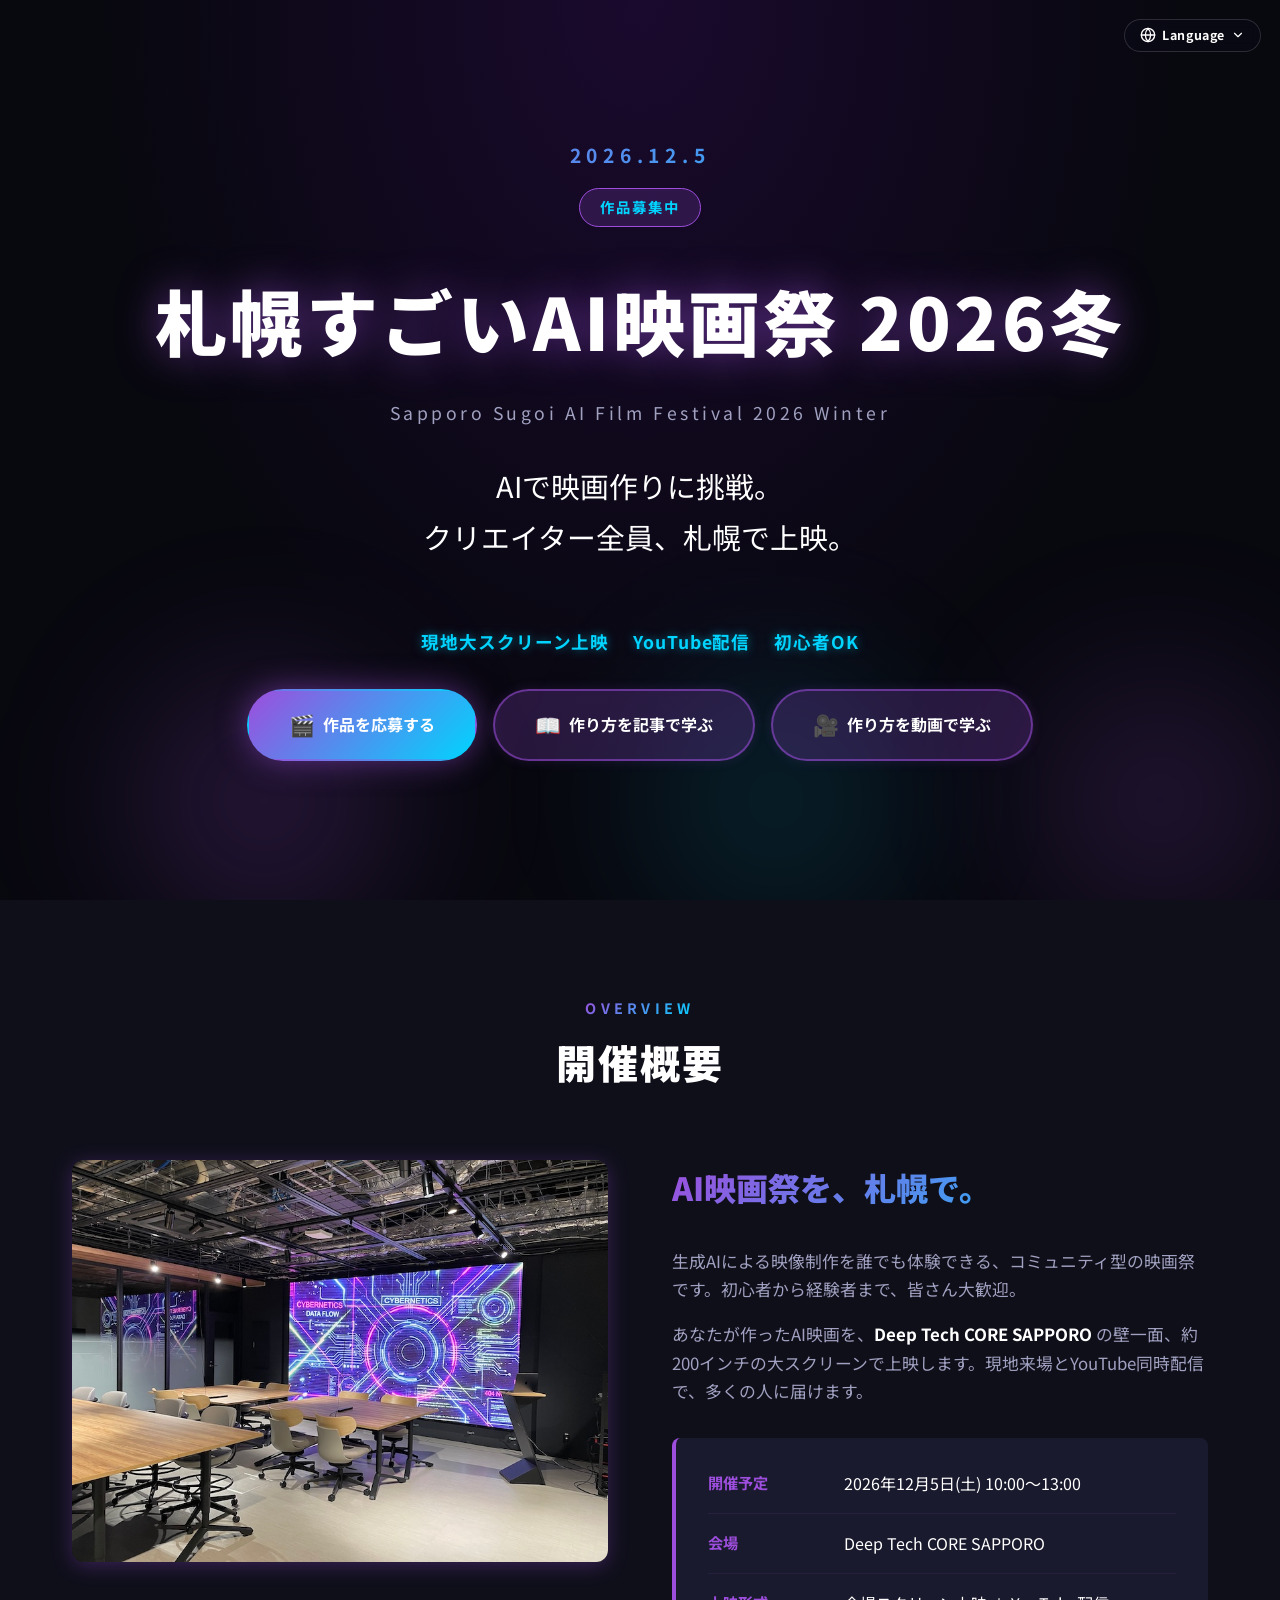
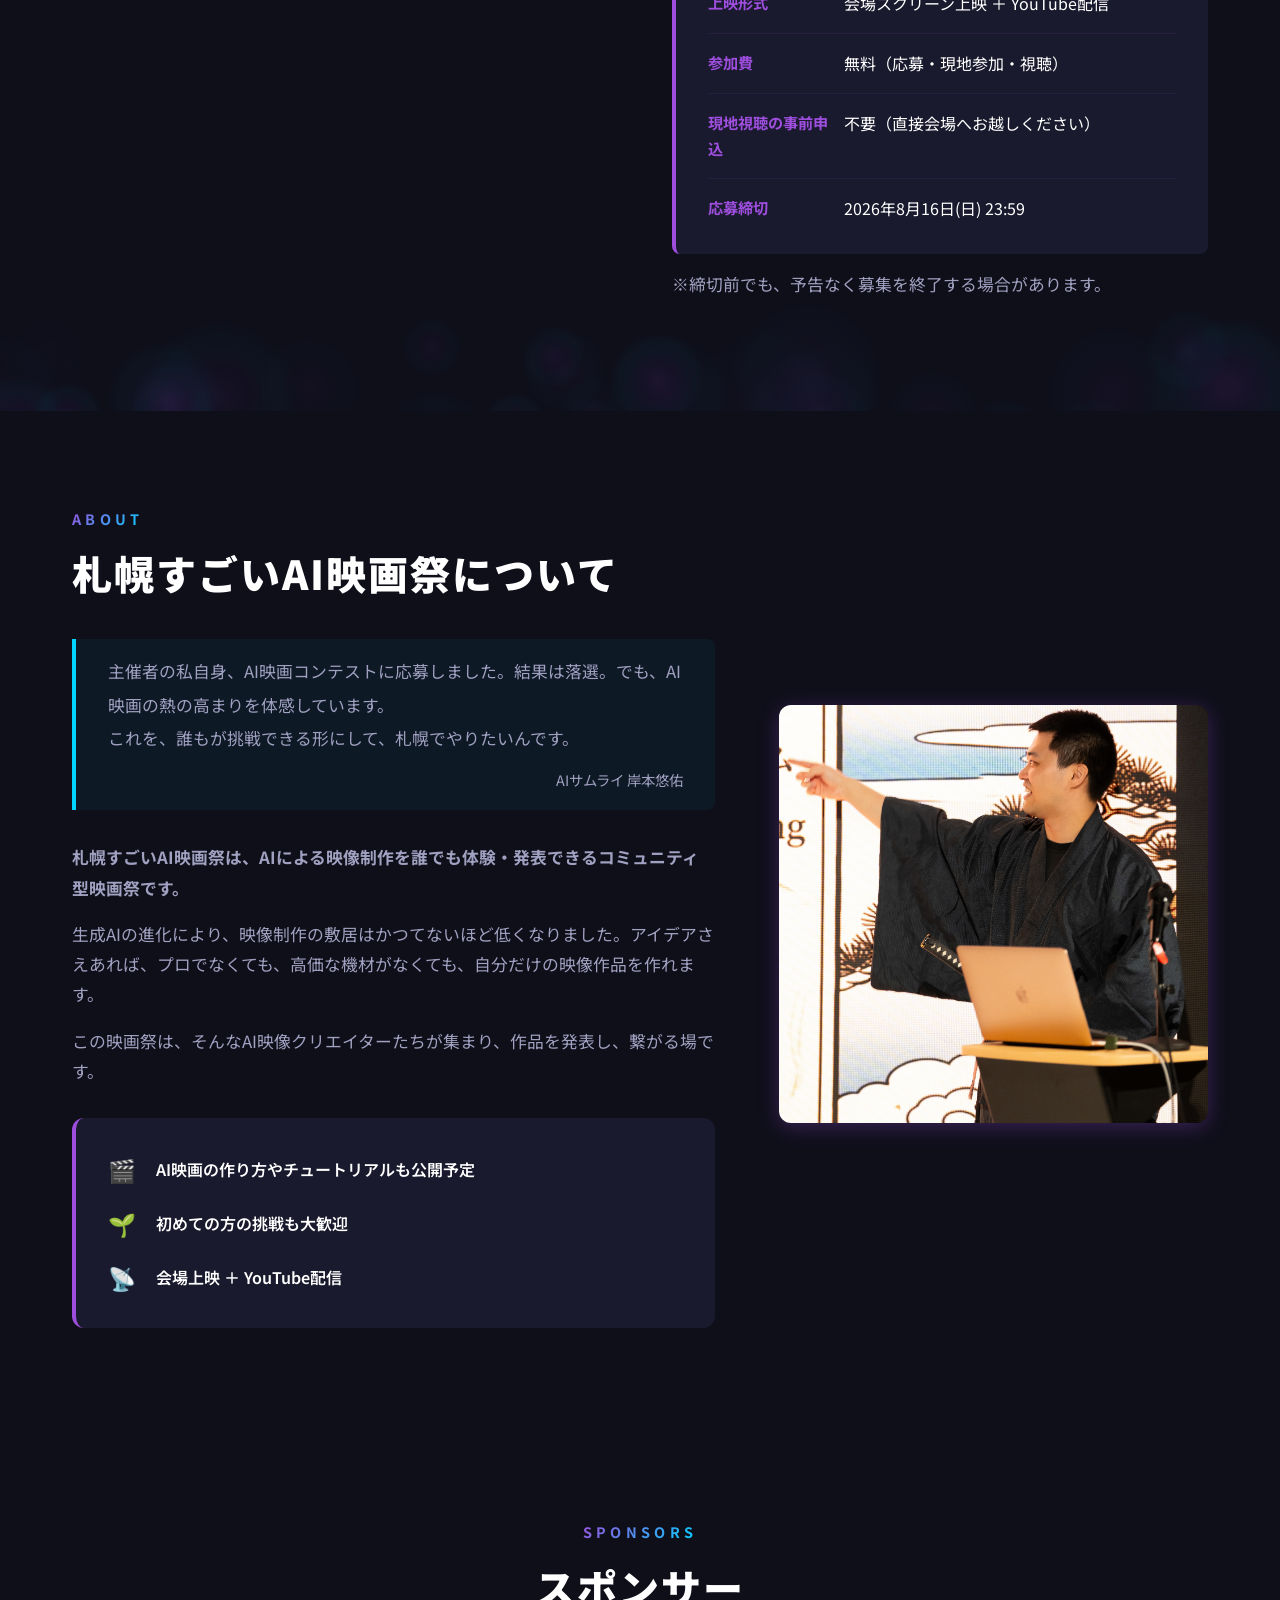
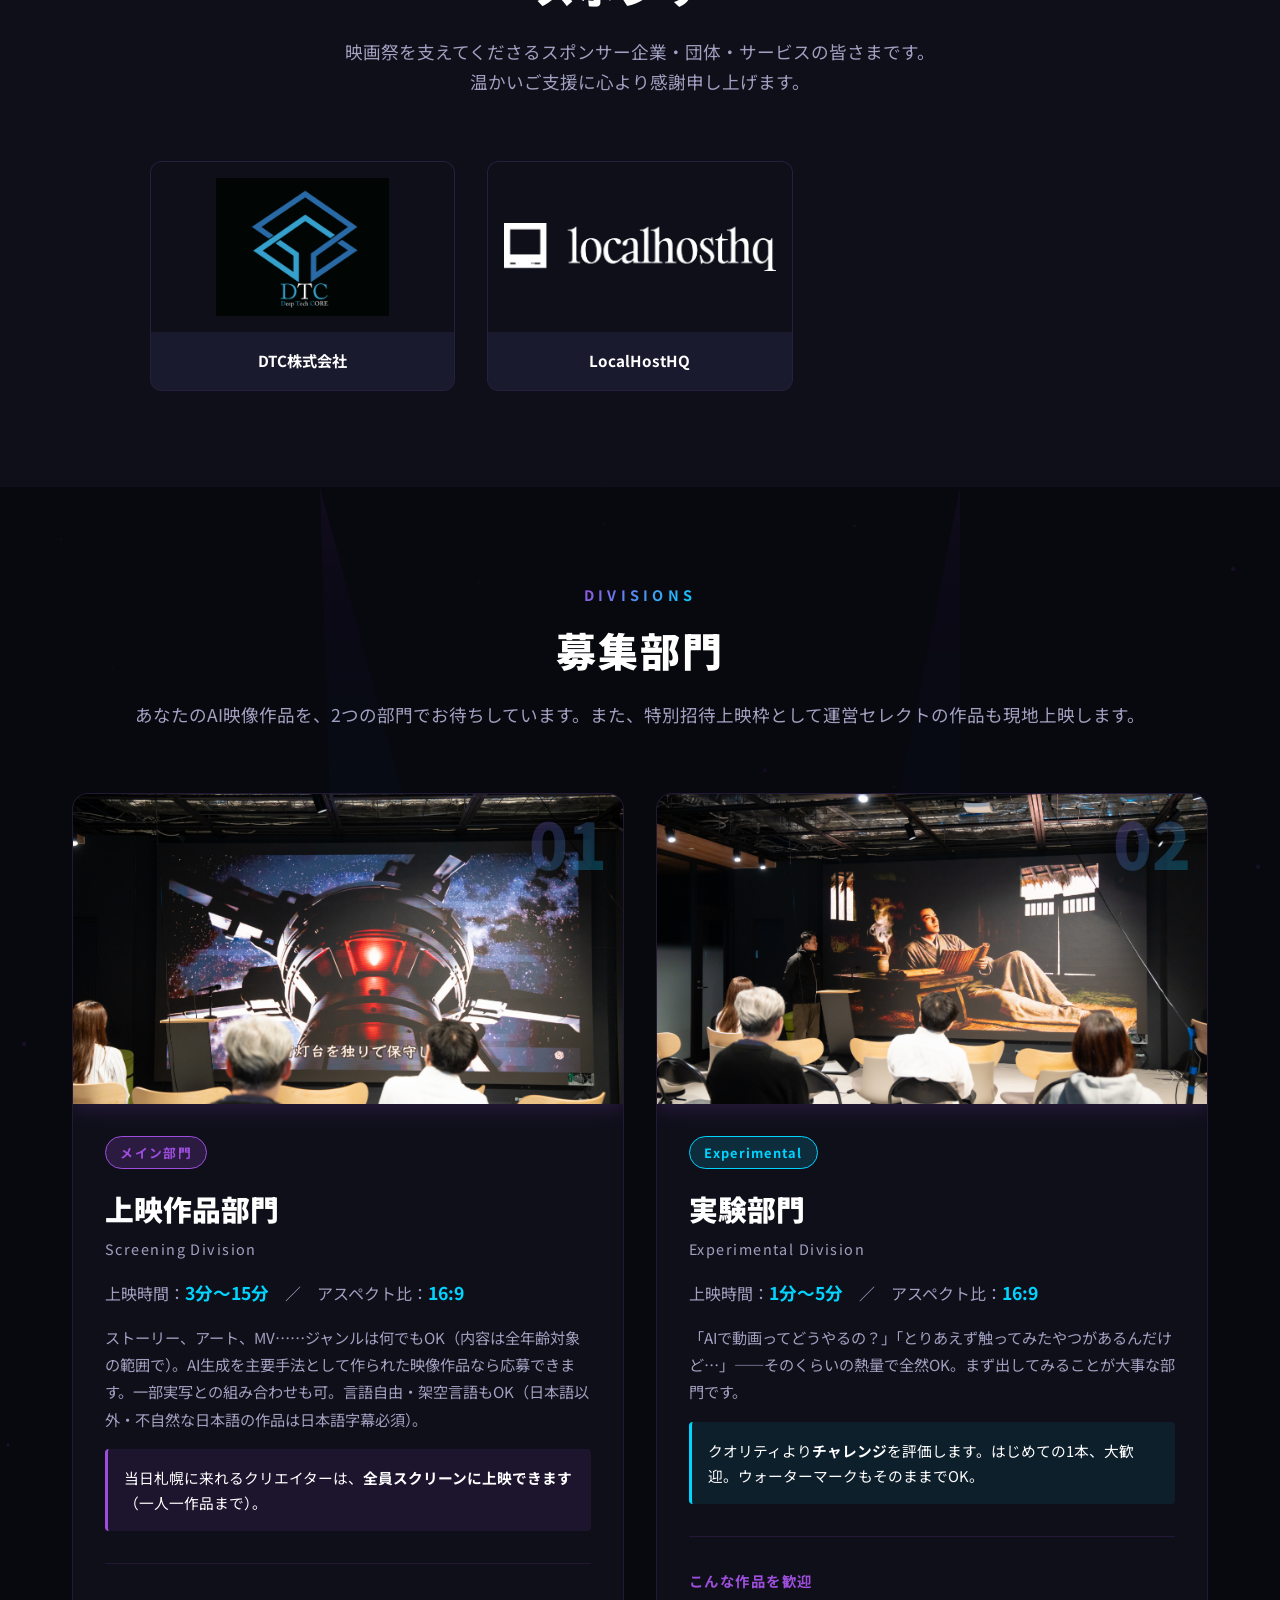
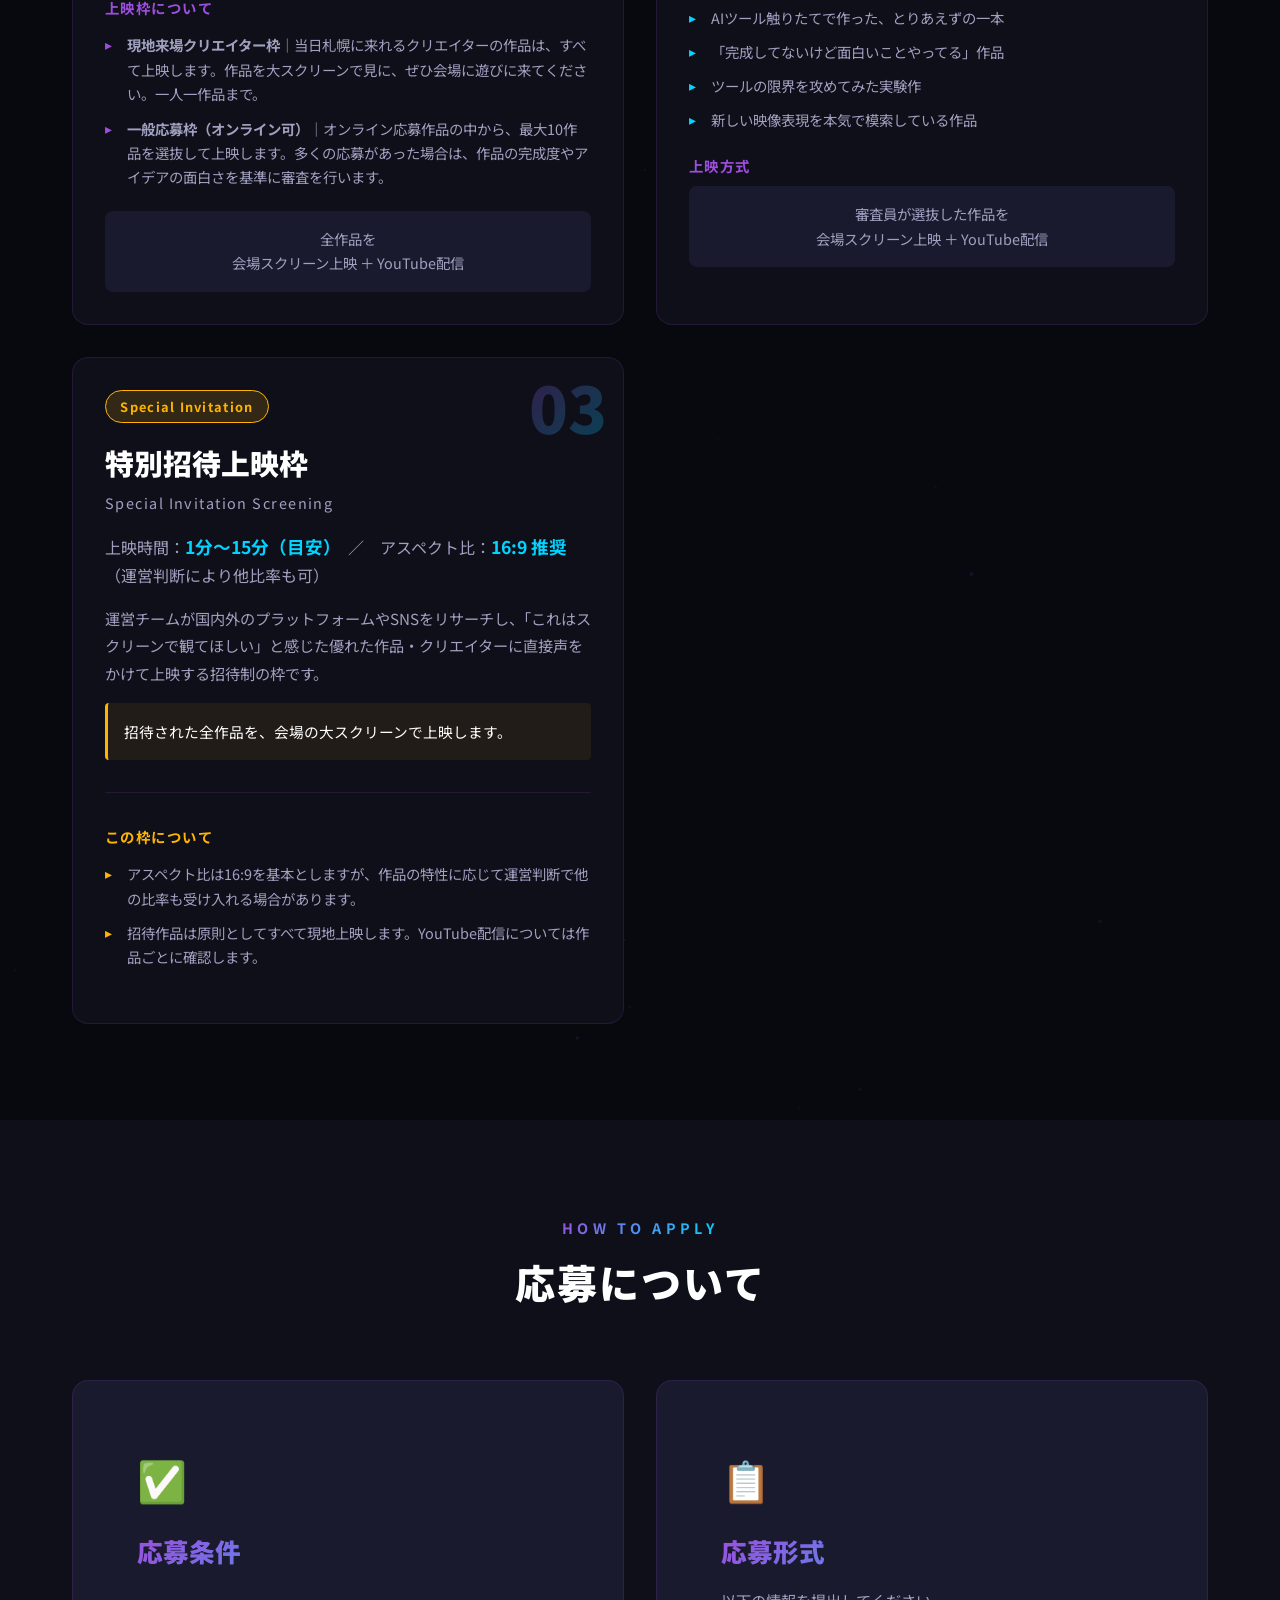
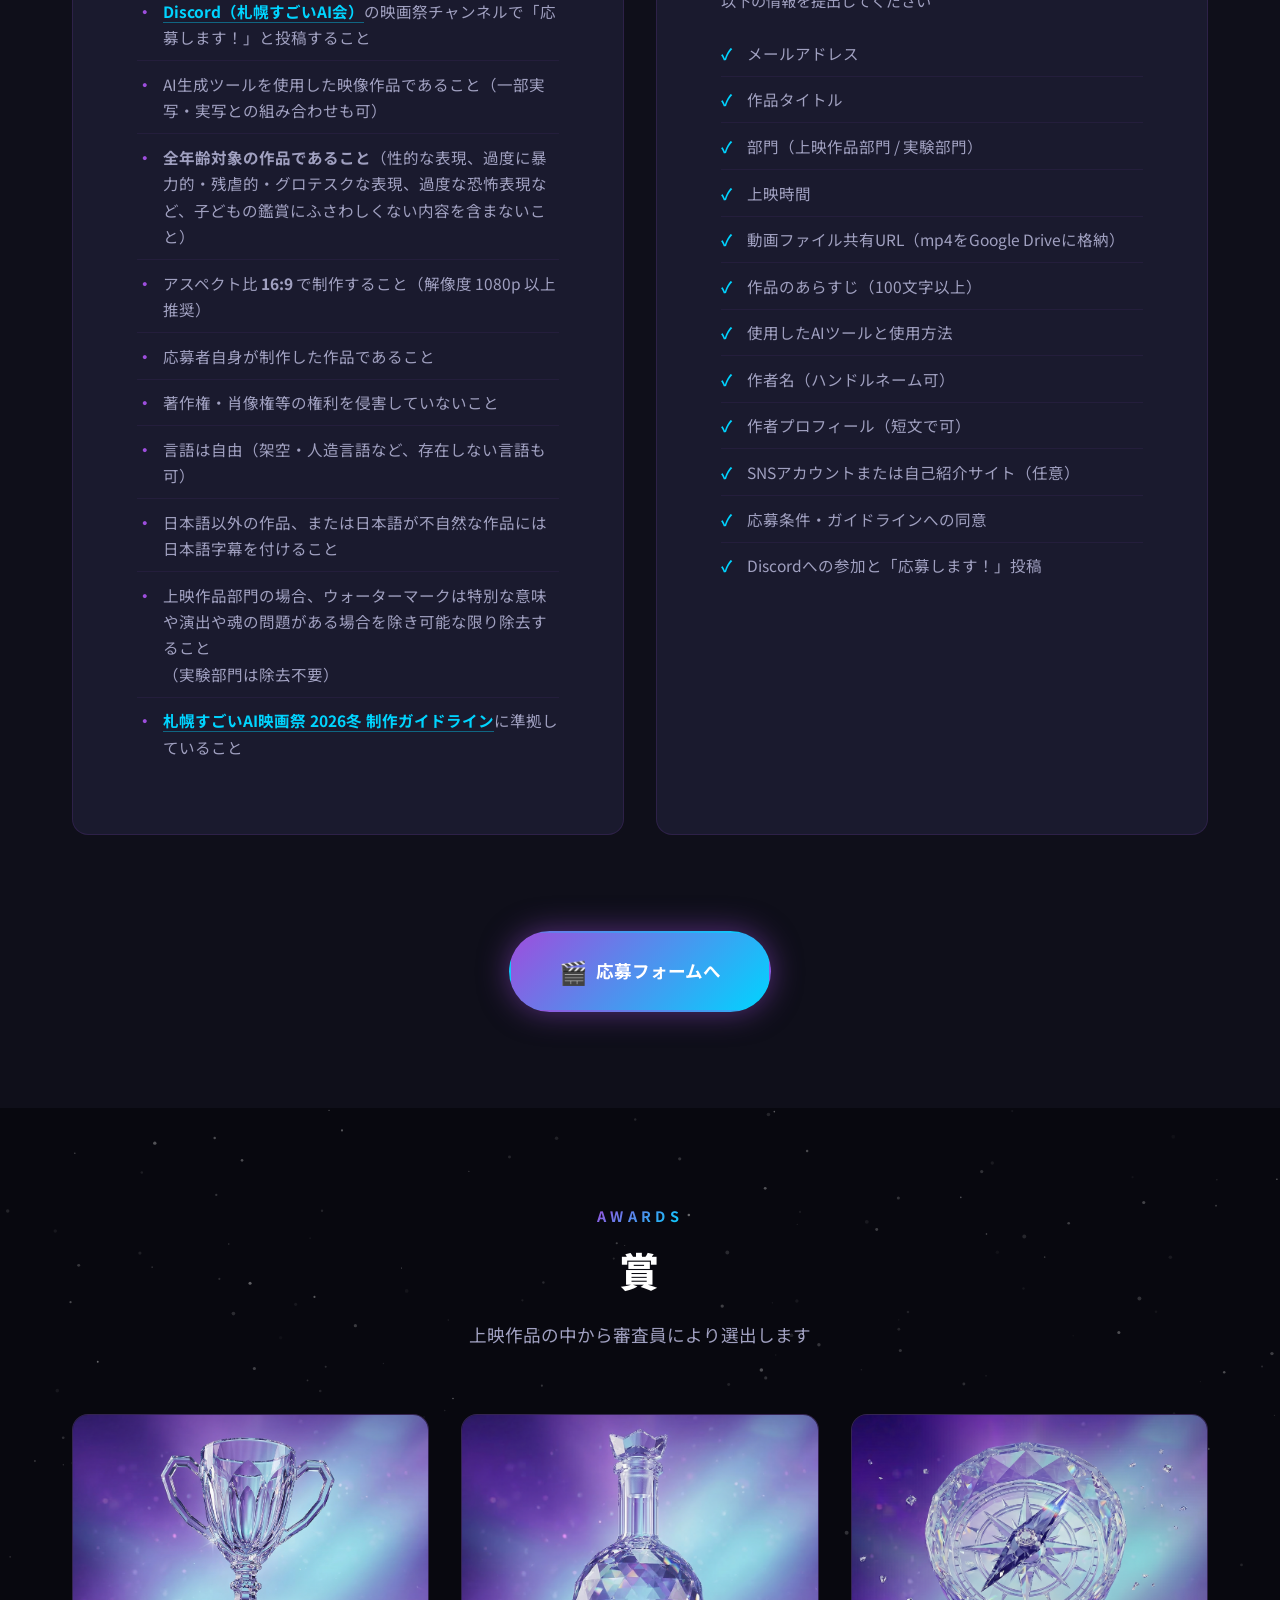
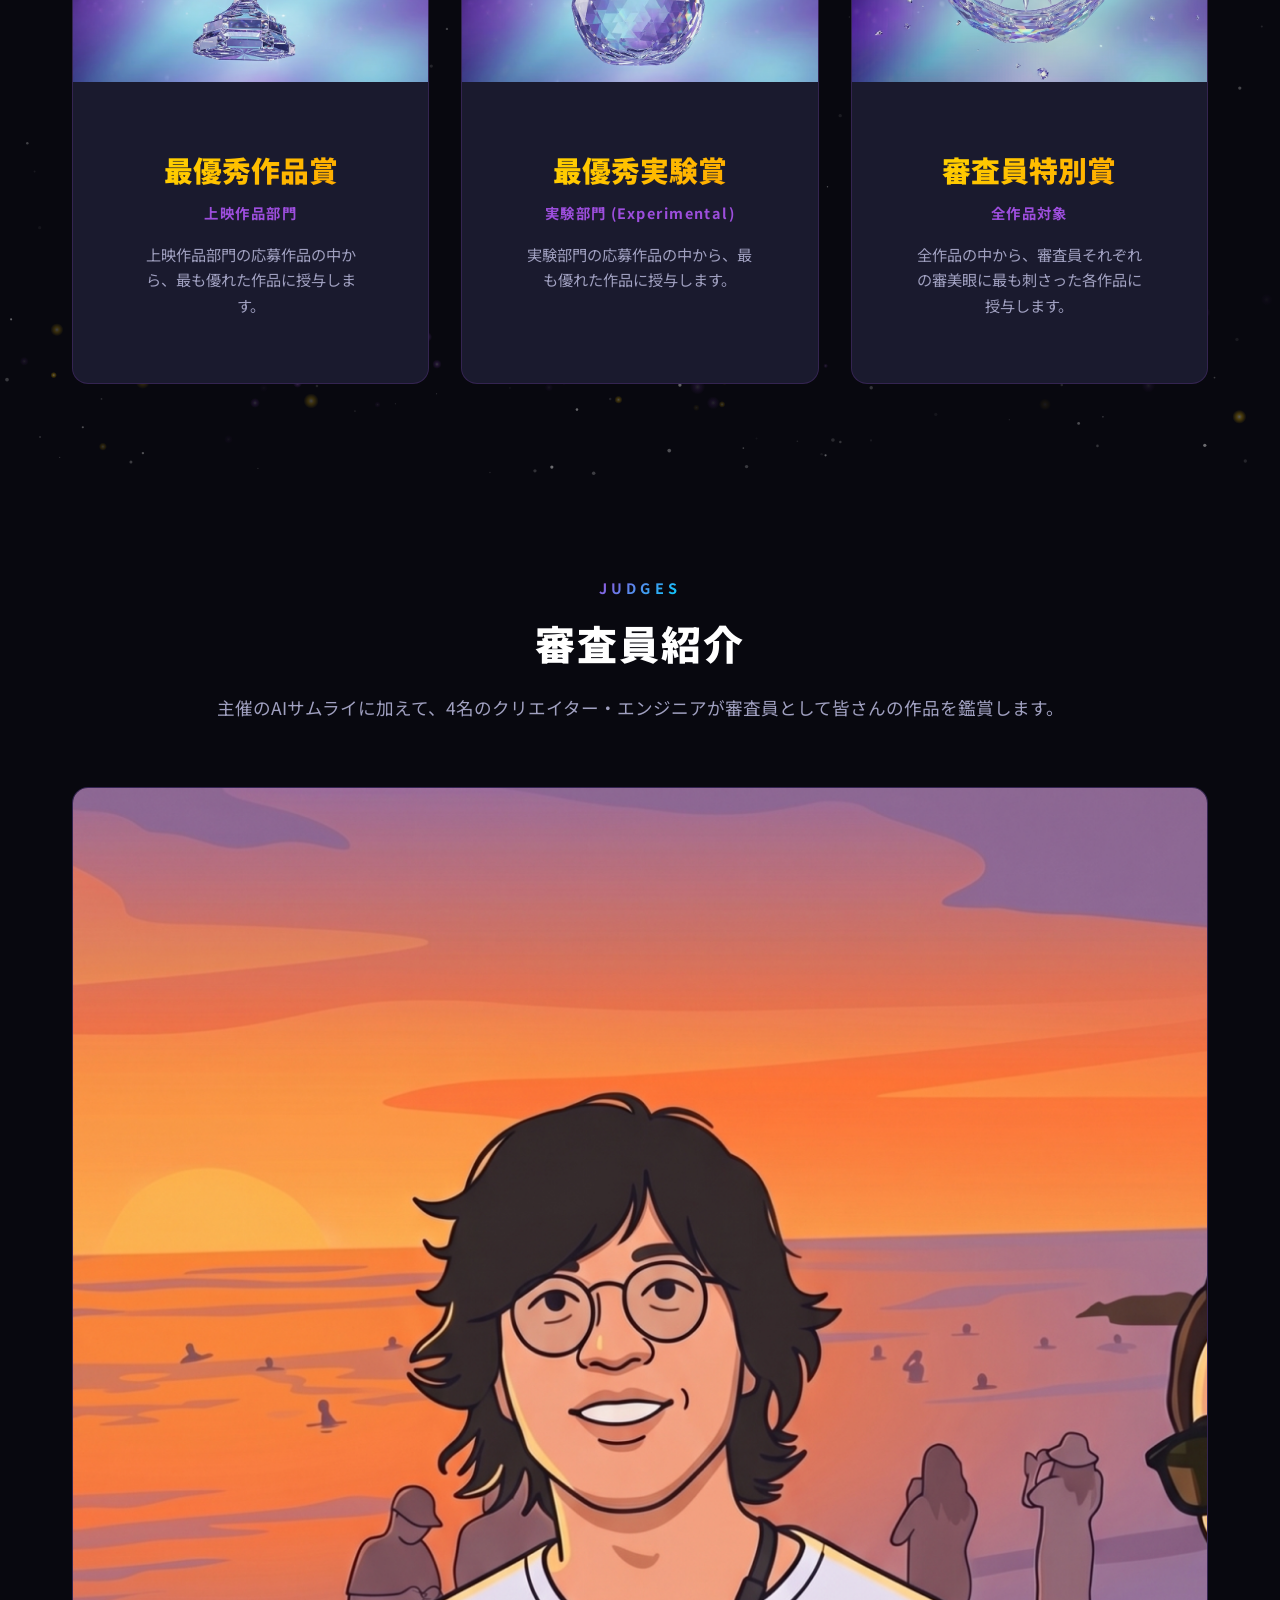
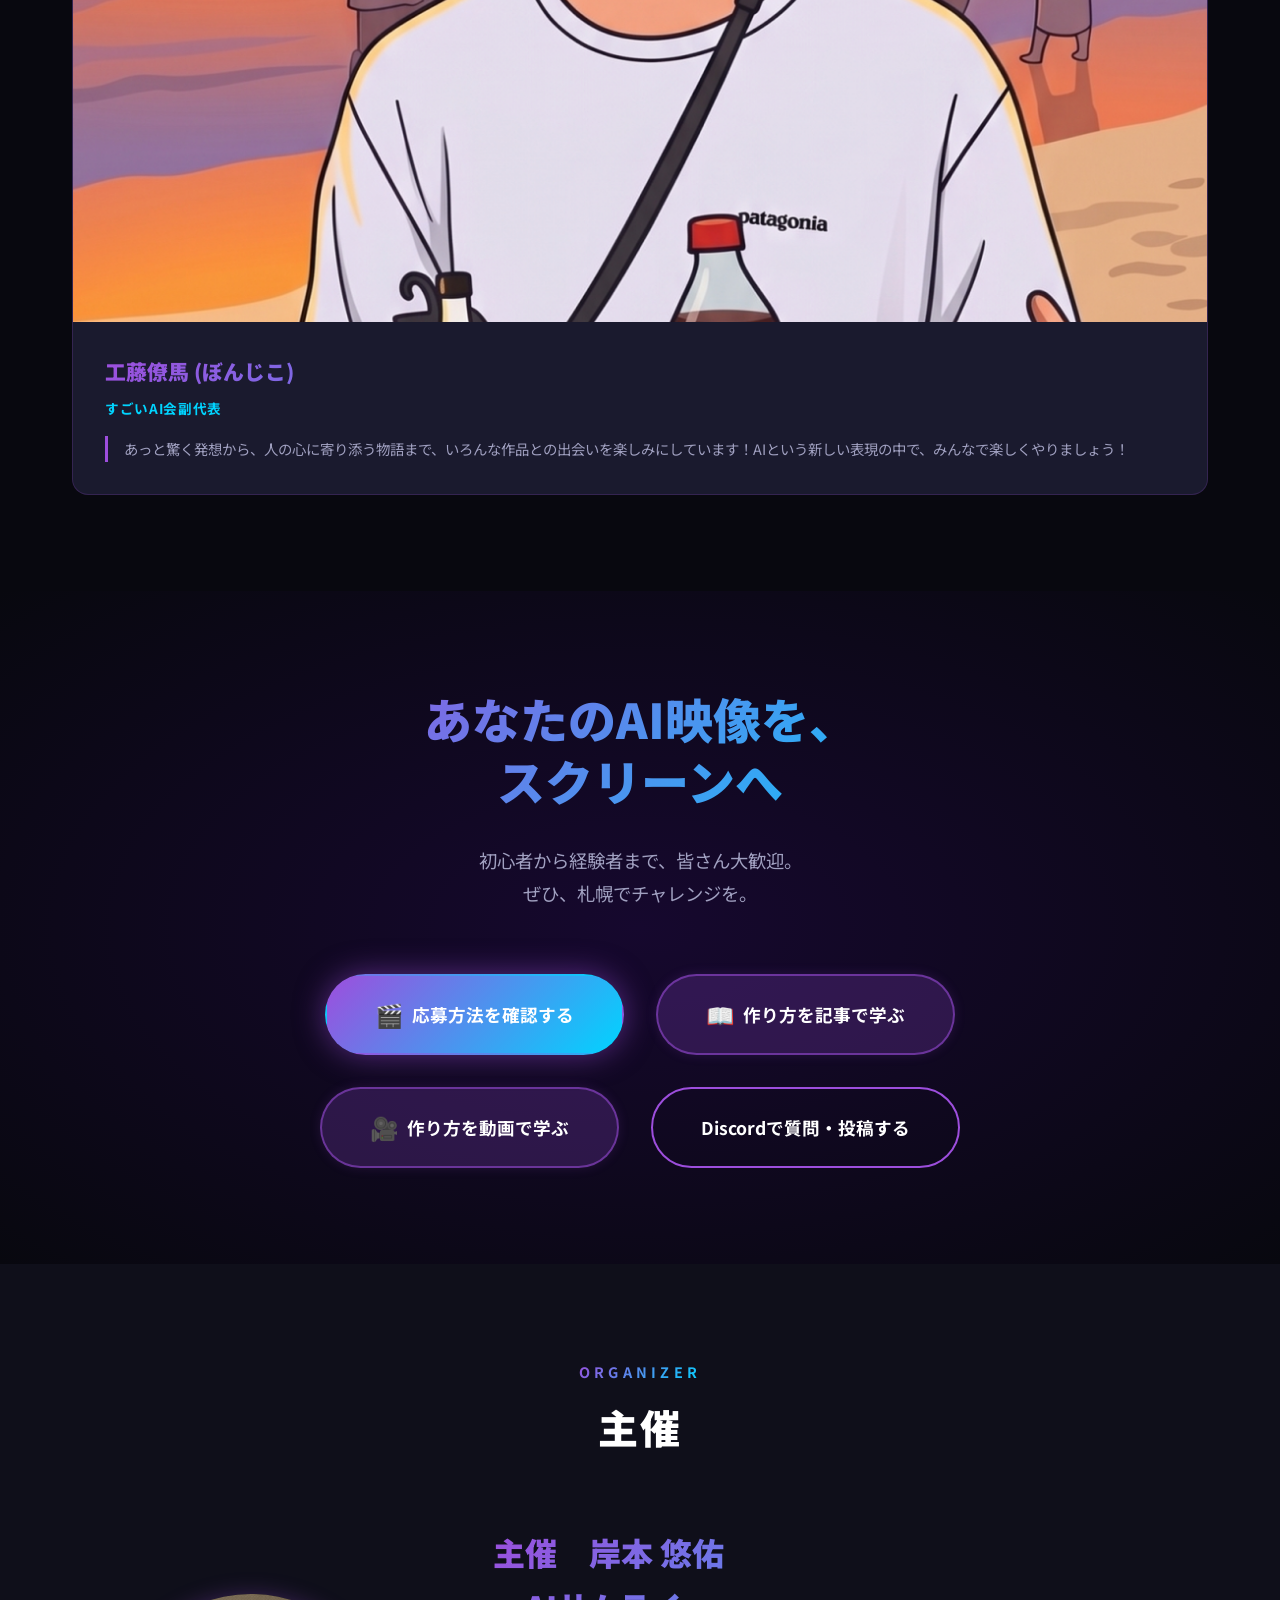
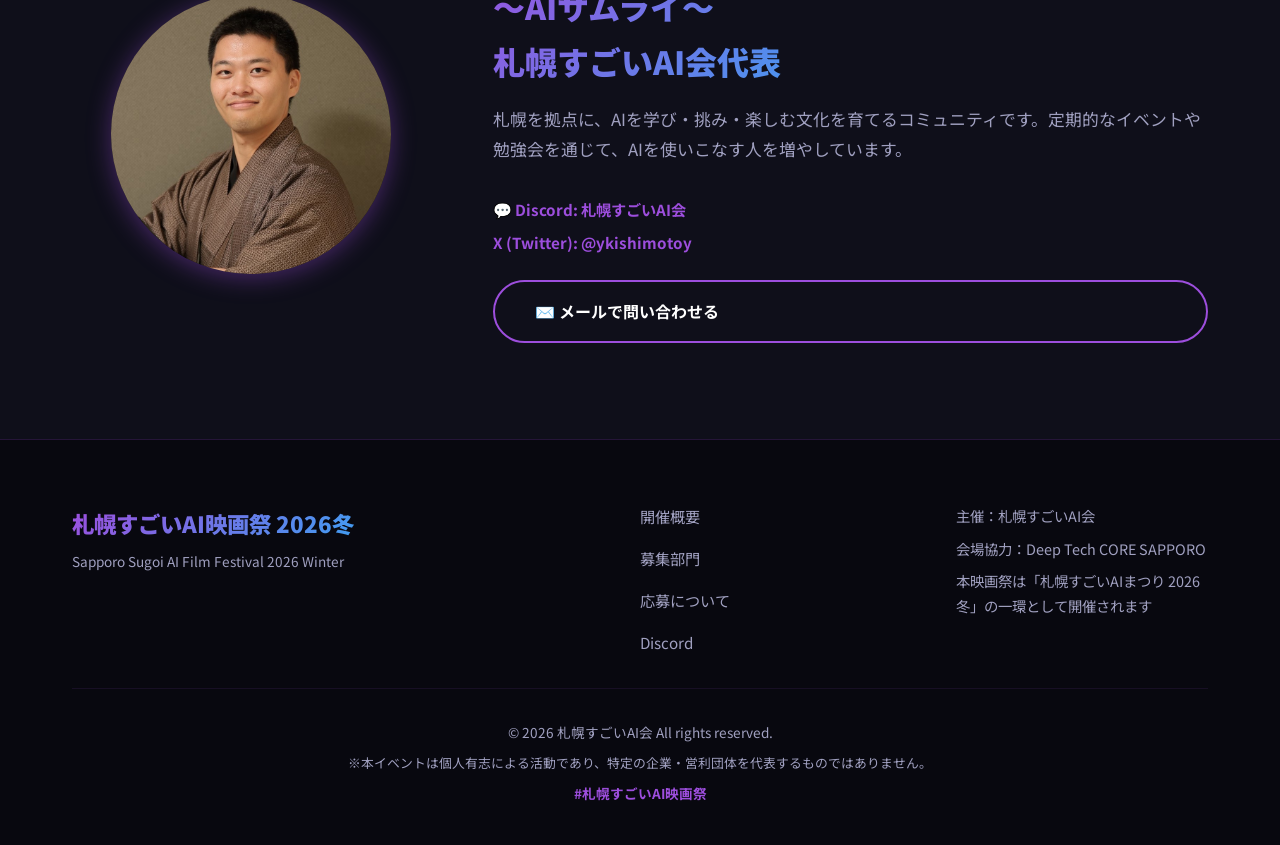
==== index.html @ e4c5813c "change all for 2026 winter" ====
<!DOCTYPE html>
<html lang="ja">
<head>
    <meta charset="UTF-8">
    <meta name="viewport" content="width=device-width, initial-scale=1.0">
    <title>札幌すごいAI映画祭 2026冬 | 作品募集中</title>
    <meta name="description" content="生成AIによる映像作品を募集します。AIを使った映画表現を、札幌のスクリーンで上映するコミュニティ型映画祭。2026年8月開催。">
    <!-- OGP Tags -->
    <meta property="og:title" content="札幌すごいAI映画祭 2026冬 | 作品募集中">
    <meta property="og:description" content="生成AIによる映像作品を募集します。AIを使った映画表現を、札幌のスクリーンで上映するコミュニティ型映画祭。2026年8月開催。">
    <meta property="og:type" content="website">
    <meta property="og:url" content="https://film-2026-winter.sugoiai.org/">
    <meta property="og:site_name" content="札幌すごいAI映画祭 2026冬">
    <meta property="og:image" content="https://film-2026-winter.sugoiai.org/images/dtceigasmall.jpg">
    <meta property="og:image:width" content="600">
    <meta property="og:image:height" content="400">
    <meta property="og:locale" content="ja_JP">
    <!-- Twitter Card Tags -->
    <meta name="twitter:card" content="summary_large_image">
    <meta name="twitter:title" content="札幌すごいAI映画祭 2026冬 | 作品募集中">
    <meta name="twitter:description" content="生成AIによる映像作品を募集します。AIを使った映画表現を、札幌のスクリーンで上映するコミュニティ型映画祭。2026年8月開催。">
    <meta name="twitter:image" content="https://film-2026-winter.sugoiai.org/images/dtceigasmall.jpg">
    <!-- Favicon -->
    <link rel="icon" type="image/png" href="images/logo.png">
    <link rel="apple-touch-icon" href="images/logo.png">
    <link rel="stylesheet" href="style.css">
    <link rel="preconnect" href="https://fonts.googleapis.com">
    <link rel="preconnect" href="https://fonts.gstatic.com" crossorigin>
    <link href="https://fonts.googleapis.com/css2?family=Noto+Sans+JP:wght@400;700;900&display=swap" rel="stylesheet">
</head>
<body>

    <!-- Hero Section -->
    <section id="hero" class="hero">
        <!-- 言語切替（heroに対して絶対配置：Languageボタン → プルダウン） -->
        <div class="lang-switcher" id="langSwitcher">
            <button type="button" class="lang-toggle" id="langToggle" aria-haspopup="true" aria-expanded="false" aria-controls="langMenu" aria-label="Language">
                <svg class="lang-toggle-icon" viewBox="0 0 24 24" width="16" height="16" aria-hidden="true" fill="none" stroke="currentColor" stroke-width="2" stroke-linecap="round" stroke-linejoin="round"><circle cx="12" cy="12" r="10"/><path d="M2 12h20"/><path d="M12 2a15.3 15.3 0 0 1 4 10 15.3 15.3 0 0 1-4 10 15.3 15.3 0 0 1-4-10 15.3 15.3 0 0 1 4-10z"/></svg>
                <span class="lang-toggle-label">Language</span>
                <svg class="lang-toggle-chevron" viewBox="0 0 24 24" width="14" height="14" aria-hidden="true" fill="none" stroke="currentColor" stroke-width="2" stroke-linecap="round" stroke-linejoin="round"><path d="m6 9 6 6 6-6"/></svg>
            </button>
            <ul class="lang-menu" id="langMenu" role="menu" aria-label="Language">
                <li role="none"><button type="button" class="lang-btn is-active" data-lang="ja" role="menuitemradio" aria-checked="true">日本語</button></li>
                <li role="none"><button type="button" class="lang-btn" data-lang="en" role="menuitemradio" aria-checked="false">English</button></li>
                <li role="none"><button type="button" class="lang-btn" data-lang="zh" role="menuitemradio" aria-checked="false">中文</button></li>
                <li role="none"><button type="button" class="lang-btn" data-lang="fr" role="menuitemradio" aria-checked="false">Français</button></li>
                <li role="none"><button type="button" class="lang-btn" data-lang="de" role="menuitemradio" aria-checked="false">Deutsch</button></li>
            </ul>
        </div>
        <div class="hero-background">
            <div class="film-particle"></div>
            <div class="film-particle"></div>
            <div class="film-particle"></div>
        </div>
        <div class="hero-placeholder-wrap">
            <!-- [PLACEHOLDER] メインビジュアル画像（推奨: 1920×1080px、映画祭ロゴ入りキービジュアル） -->
        </div>
        <div class="container hero-content">
            <div class="hero-date">2026.12.5</div>
            <div class="hero-badge" data-i18n="hero-badge">作品募集中</div>
            <h1 class="hero-title">
                <span class="title-main" data-i18n="title-main">札幌すごいAI映画祭 2026冬</span>
                <span class="title-sub" data-i18n="title-sub">Sapporo Sugoi AI Film Festival 2026 Winter</span>
            </h1>
            <p class="hero-tagline" data-i18n="hero-tagline">AIで映画作りに挑戦。<br>クリエイター全員、札幌で上映。</p>
            <!-- 高画質再生・ライブ配信アーカイブボタン（一時非表示）
            <div class="hero-watch">
                <div class="hero-watch-buttons">
                    <a href="https://youtu.be/94PKbl-o6Gc" target="_blank" rel="noopener noreferrer" class="btn btn-youtube">
                        <span class="btn-icon">▶</span>
                        <span class="btn-text">高画質再生</span>
                    </a>
                    <a href="https://youtube.com/live/COn6jL2rDto?feature=share" target="_blank" rel="noopener noreferrer" class="btn btn-archive">
                        <span class="btn-icon">📼</span>
                        <span class="btn-text">ライブ配信アーカイブ</span>
                    </a>
                </div>
            </div>
            -->

            <div class="hero-info-badge">
                <span data-i18n="badge-onsite">現地大スクリーン上映</span>
                <span data-i18n="badge-youtube">YouTube配信</span>
                <span data-i18n="badge-beginner">初心者OK</span>
            </div>
            <div class="hero-cta">
                <a href="#divisions" class="btn btn-primary">
                    <span class="btn-icon">🎬</span>
                    <span class="btn-text" data-i18n="btn-submit">作品を応募する</span>
                </a>
                <a href="https://zenn.dev/acntechjp/articles/0f53e090b62657" target="_blank" rel="noopener noreferrer" class="btn btn-learn">
                    <span class="btn-icon">📖</span>
                    <span class="btn-text" data-i18n="btn-learn-article">作り方を記事で学ぶ</span>
                </a>
                <a href="https://dojo.sugoiai.org/#creative" target="_blank" rel="noopener noreferrer" class="btn btn-learn">
                    <span class="btn-icon">🎥</span>
                    <span class="btn-text" data-i18n="btn-learn-video">作り方を動画で学ぶ</span>
                </a>
            </div>
        </div>
    </section>

    <!-- Prize / Awards Gallery Section -->
    <!-- 2026冬では非表示（受賞者情報）
    <section id="prize" class="section prize">
        <div class="container">
            <div class="section-header">
                <h2 class="section-title">
                    <span class="title-en">PRIZE</span>
                    <span class="title-ja">表彰</span>
                </h2>
                <p class="section-description">栄えある受賞者の皆さま、誠におめでとうございます🎉</p>
            </div>
            <div class="prize-grid">
                <div class="prize-card">
                    <div class="prize-card-inner">
                        <img src="images/prize1.png" alt="表彰 1" loading="lazy">
                    </div>
                </div>
                <div class="prize-card">
                    <div class="prize-card-inner">
                        <img src="images/prize2.png" alt="表彰 2" loading="lazy">
                    </div>
                </div>
                <div class="prize-card">
                    <div class="prize-card-inner">
                        <img src="images/prize3.png" alt="表彰 3" loading="lazy">
                    </div>
                </div>
                <div class="prize-card">
                    <div class="prize-card-inner">
                        <img src="images/prize4.png" alt="表彰 4" loading="lazy">
                    </div>
                </div>
                <div class="prize-card">
                    <div class="prize-card-inner">
                        <img src="images/prize5.png" alt="表彰 5" loading="lazy">
                    </div>
                </div>
                <div class="prize-card">
                    <div class="prize-card-inner">
                        <img src="images/prize6.png" alt="表彰 6" loading="lazy">
                    </div>
                </div>
                <div class="prize-card">
                    <div class="prize-card-inner">
                        <img src="images/prize7.png" alt="表彰 7" loading="lazy">
                    </div>
                </div>
                <div class="prize-card">
                    <div class="prize-card-inner">
                        <img src="images/prize8.png" alt="表彰 8" loading="lazy">
                    </div>
                </div>
            </div>
        </div>
    </section>
    -->

    <!-- Overview Section -->
    <section id="overview" class="section overview">
        <canvas id="filmGrainCanvas" class="film-grain-canvas"></canvas>
        <div class="container">
            <div class="section-header">
                <h2 class="section-title">
                    <span class="title-en">OVERVIEW</span>
                    <span class="title-ja" data-i18n="sec-overview">開催概要</span>
                </h2>
            </div>
            <div class="overview-content">
                <div class="overview-main">
                    <div class="overview-image-wrap">
                        <img src="images/DTC.JPG" alt="Deep Tech CORE SAPPORO 会場" class="venue-image">
                    </div>
                    <div class="overview-text">
                        <h3 class="overview-subtitle" data-i18n="overview-subtitle">AI映画祭を、札幌で。</h3>
                        <p data-i18n="overview-p1">生成AIによる映像制作を誰でも体験できる、コミュニティ型の映画祭です。初心者から経験者まで、皆さん大歓迎。</p>
                        <p data-i18n="overview-p2">あなたが作ったAI映画を、<strong>Deep Tech CORE SAPPORO</strong> の壁一面、約200インチの大スクリーンで上映します。現地来場とYouTube同時配信で、多くの人に届けます。</p>
                        <div class="event-info">
                            <div class="info-item">
                                <div class="info-label" data-i18n="info-label-date">開催予定</div>
                                <div class="info-value" data-i18n="info-value-date">2026年12月5日(土) 10:00〜13:00</div>
                            </div>
                            <div class="info-item">
                                <div class="info-label" data-i18n="info-label-venue">会場</div>
                                <div class="info-value">Deep Tech CORE SAPPORO</div>
                            </div>
                            <div class="info-item">
                                <div class="info-label" data-i18n="info-label-format">上映形式</div>
                                <div class="info-value" data-i18n="info-value-format">会場スクリーン上映 ＋ YouTube配信</div>
                            </div>
                            <div class="info-item">
                                <div class="info-label" data-i18n="info-label-fee">参加費</div>
                                <div class="info-value" data-i18n="info-value-fee">無料（応募・現地参加・視聴）</div>
                            </div>
                            <div class="info-item">
                                <div class="info-label" data-i18n="info-label-reserve">現地視聴の事前申込</div>
                                <div class="info-value" data-i18n="info-value-reserve">不要（直接会場へお越しください）</div>
                            </div>
                            <div class="info-item">
                                <div class="info-label" data-i18n="info-label-deadline">応募締切</div>
                                <div class="info-value" data-i18n="info-value-deadline">2026年8月16日(日) 23:59</div>
                            </div>
                        </div>
                        <p class="overview-note" data-i18n="overview-note">※締切前でも、予告なく募集を終了する場合があります。</p>
                    </div>
                </div>
            </div>
        </div>
    </section>

    <!-- Screening Works Section -->
    <!-- 2026冬では非表示（上映作品セクション）
    <section id="screening" class="section screening">
        <div class="container">
            <div class="section-header">
                <h2 class="section-title">
                    <span class="title-en">LINEUP</span>
                    <span class="title-ja">上映作品</span>
                </h2>
                <p class="section-description">当日の上映ラインナップです</p>
            </div>
            <div class="screening-table-wrap">
                <table class="screening-table">
                    <thead>
                        <tr>
                            <th>作品名</th>
                            <th>クリエイター</th>
                            <th>上映目安時刻</th>
                        </tr>
                    </thead>
                    <tbody>
                        <tr class="screening-row-special">
                            <td data-label="作品名">オープニングアクト</td>
                            <td data-label="クリエイター">BOX DATE PRODUCTION × 岸本悠佑_AIサムライ</td>
                            <td data-label="上映目安時刻">10:00</td>
                        </tr>
                        <tr class="screening-row-opening">
                            <td data-label="作品名">オープニングムービー<br><a href="opening.html" class="screening-note-link note-pc">制作の記録 →</a></td>
                            <td data-label="クリエイター">岸本悠佑_AIサムライ</td>
                            <td data-label="上映目安時刻">10:10<a href="opening.html" class="screening-note-link note-sp">制作の記録 →</a></td>
                        </tr>
                        <tr>
                            <td data-label="作品名">カミツギ</td>
                            <td data-label="クリエイター">Roco</td>
                            <td data-label="上映目安時刻">10:12</td>
                        </tr>
                        <tr>
                            <td data-label="作品名">TIME LIMIT</td>
                            <td data-label="クリエイター">440(yoshio)</td>
                            <td data-label="上映目安時刻">10:20</td>
                        </tr>
                        <tr>
                            <td data-label="作品名">振り子のひとりごと</td>
                            <td data-label="クリエイター">赤獅子屋</td>
                            <td data-label="上映目安時刻">10:34</td>
                        </tr>
                        <tr>
                            <td data-label="作品名">RIDE OF THE LIVING DEAD</td>
                            <td data-label="クリエイター">440(yoshio)</td>
                            <td data-label="上映目安時刻">10:50</td>
                        </tr>
                        <tr>
                            <td data-label="作品名">Senior in Joke Land</td>
                            <td data-label="クリエイター">BEARDS（おおひろ、CherryCoke、赤獅子屋）</td>
                            <td data-label="上映目安時刻">10:55</td>
                        </tr>
                        <tr>
                            <td data-label="作品名">ウサギはランドリーにいる</td>
                            <td data-label="クリエイター">江洲西信条</td>
                            <td data-label="上映目安時刻">11:00</td>
                        </tr>
                        <tr>
                            <td data-label="作品名">わすれもの</td>
                            <td data-label="クリエイター">KanahiRO/かなひろ</td>
                            <td data-label="上映目安時刻">11:12</td>
                        </tr>
                        <tr>
                            <td data-label="作品名">プロフェッショナル・トランペッター(s)</td>
                            <td data-label="クリエイター">雨雲(Amagumo)806</td>
                            <td data-label="上映目安時刻">11:18</td>
                        </tr>
                        <tr class="screening-row-intermission">
                            <td data-label="作品名">幕間 INTERMISSION</td>
                            <td data-label="クリエイター">-</td>
                            <td data-label="上映目安時刻">11:26</td>
                        </tr>
                        <tr>
                            <td data-label="作品名">おかげ／OKAGE <span class="screening-note">※現地上映のみ</span></td>
                            <td data-label="クリエイター">大豆計画</td>
                            <td data-label="上映目安時刻">11:30</td>
                        </tr>
                        <tr>
                            <td data-label="作品名">FLICK FLICKER</td>
                            <td data-label="クリエイター">WTR</td>
                            <td data-label="上映目安時刻">11:35</td>
                        </tr>
                        <tr>
                            <td data-label="作品名">旅の続きは、あの世でまた</td>
                            <td data-label="クリエイター">来夢ライト</td>
                            <td data-label="上映目安時刻">11:40</td>
                        </tr>
                        <tr>
                            <td data-label="作品名">卒業</td>
                            <td data-label="クリエイター">ApandaI</td>
                            <td data-label="上映目安時刻">11:50</td>
                        </tr>
                        <tr>
                            <td data-label="作品名">水槽のミナ</td>
                            <td data-label="クリエイター">AIスタジオワンルーム</td>
                            <td data-label="上映目安時刻">11:59</td>
                        </tr>
                        <tr>
                            <td data-label="作品名">havighurst</td>
                            <td data-label="クリエイター">BOX DATE PRODUCTION</td>
                            <td data-label="上映目安時刻">12:09</td>
                        </tr>
                        <tr>
                            <td data-label="作品名">juu</td>
                            <td data-label="クリエイター">SHAINA</td>
                            <td data-label="上映目安時刻">12:14</td>
                        </tr>
                        <tr>
                            <td data-label="作品名">世界の決断　WORLD TRIAL</td>
                            <td data-label="クリエイター">半生菓子</td>
                            <td data-label="上映目安時刻">12:23</td>
                        </tr>
                        <tr>
                            <td data-label="作品名">EON</td>
                            <td data-label="クリエイター">ナノグラフィカ Keiji Kishimoto</td>
                            <td data-label="上映目安時刻">12:27</td>
                        </tr>
                        <tr>
                            <td data-label="作品名">ふっとココロニア</td>
                            <td data-label="クリエイター">すーさん</td>
                            <td data-label="上映目安時刻">12:32</td>
                        </tr>
                        <tr>
                            <td data-label="作品名">MIRA: THE SAMURAI SWORD</td>
                            <td data-label="クリエイター">KanahiRO</td>
                            <td data-label="上映目安時刻">12:37</td>
                        </tr>
                        <tr>
                            <td data-label="作品名">才無し侯爵令嬢と魔法ジジイの科学革命</td>
                            <td data-label="クリエイター">岸本家（岸本悠佑_AIサムライ、Koh）</td>
                            <td data-label="上映目安時刻">12:42</td>
                        </tr>
                        <tr class="screening-row-special">
                            <td data-label="作品名">表彰</td>
                            <td data-label="クリエイター">-</td>
                            <td data-label="上映目安時刻">12:52</td>
                        </tr>
                    </tbody>
                </table>
            </div>
        </div>
    </section>
    -->

    <!-- About Section -->
    <section id="about" class="section about-festival">
        <canvas id="rippleCanvas" class="ripple-canvas"></canvas>
        <div class="container">
            <div class="about-content">
                <div class="about-text">
                    <div class="section-header" style="text-align:left; margin-bottom: 2rem;">
                        <h2 class="section-title" style="align-items: flex-start;">
                            <span class="title-en">ABOUT</span>
                            <span class="title-ja" data-i18n="sec-about">札幌すごいAI映画祭について</span>
                        </h2>
                    </div>
                    <blockquote class="about-origin" data-i18n="about-origin">
                        主催者の私自身、AI映画コンテストに応募しました。結果は落選。でも、AI映画の熱の高まりを体感しています。<br>
                        これを、誰もが挑戦できる形にして、札幌でやりたいんです。<br>
                        <span class="about-origin-sig">AIサムライ 岸本悠佑</span>
                    </blockquote>
                    <p class="about-lead" data-i18n="about-lead">
                        札幌すごいAI映画祭は、AIによる映像制作を誰でも体験・発表できるコミュニティ型映画祭です。
                    </p>
                    <p data-i18n="about-p1">
                        生成AIの進化により、映像制作の敷居はかつてないほど低くなりました。アイデアさえあれば、プロでなくても、高価な機材がなくても、自分だけの映像作品を作れます。
                    </p>
                    <p data-i18n="about-p2">
                        この映画祭は、そんなAI映像クリエイターたちが集まり、作品を発表し、繋がる場です。
                    </p>
                    <div class="about-features">
                        <div class="about-feature">
                            <span class="feature-icon">🎬</span>
                            <span class="feature-text" data-i18n="feature-1">AI映画の作り方やチュートリアルも公開予定</span>
                        </div>
                        <div class="about-feature">
                            <span class="feature-icon">🌱</span>
                            <span class="feature-text" data-i18n="feature-2">初めての方の挑戦も大歓迎</span>
                        </div>
                        <div class="about-feature">
                            <span class="feature-icon">📡</span>
                            <span class="feature-text" data-i18n="feature-3">会場上映 ＋ YouTube配信</span>
                        </div>
                    </div>
                </div>
                <div class="about-image">
                    <img src="images/samurai.jpg" alt="イベントの雰囲気" class="about-photo">
                </div>
            </div>
        </div>
    </section>

    <!-- Sponsors Section -->
    <section id="sponsors" class="section sponsors">
        <div class="container">
            <div class="section-header">
                <h2 class="section-title">
                    <span class="title-en">SPONSORS</span>
                    <span class="title-ja" data-i18n="sec-sponsors">スポンサー</span>
                </h2>
                <p class="section-description" data-i18n="sponsors-desc">映画祭を支えてくださるスポンサー企業・団体・サービスの皆さまです。<br>温かいご支援に心より感謝申し上げます。</p>
            </div>
            <div class="sponsors-grid">
                <!--
                <a href="https://www.nttd-mse.com/" target="_blank" rel="noopener noreferrer" class="sponsor-card">
                    <div class="sponsor-logo">
                        <img src="images/NTTDMSE_logo.png" alt="株式会社NTTデータMSE">
                    </div>
                    <div class="sponsor-name" data-i18n="sponsor-nttdmse">株式会社NTTデータMSE</div>
                </a>
                -->
                <!--
                <a href="https://www.hp.com/jp-ja/home.html" target="_blank" rel="noopener noreferrer" class="sponsor-card">
                    <div class="sponsor-logo">
                        <img src="images/HP.png" alt="株式会社日本HP">
                    </div>
                    <div class="sponsor-name" data-i18n="sponsor-hp">株式会社日本HP</div>
                </a>
                -->
                <!--
                <a href="https://eques.co.jp" target="_blank" rel="noopener noreferrer" class="sponsor-card">
                    <div class="sponsor-logo">
                        <img src="images/eques.png" alt="株式会社EQUES">
                    </div>
                    <div class="sponsor-name" data-i18n="sponsor-eques">株式会社EQUES</div>
                </a>
                -->
                <a href="https://deeptech-core.com" target="_blank" rel="noopener noreferrer" class="sponsor-card">
                    <div class="sponsor-logo">
                        <img src="images/DTC_logo.png" alt="DTC株式会社">
                    </div>
                    <div class="sponsor-name" data-i18n="sponsor-dtc">DTC株式会社</div>
                </a>
                <a href="https://www.localhosthq.com/" target="_blank" rel="noopener noreferrer" class="sponsor-card">
                    <div class="sponsor-logo">
                        <img src="images/localhosthq.png" alt="LocalHostHQ">
                    </div>
                    <div class="sponsor-name" data-i18n="sponsor-localhosthq">LocalHostHQ</div>
                </a>
                <!--
                <a href="https://hanamii.jp" target="_blank" rel="noopener noreferrer" class="sponsor-card">
                    <div class="sponsor-logo">
                        <img src="images/hanamii.png" alt="HANAMII株式会社">
                    </div>
                    <div class="sponsor-name" data-i18n="sponsor-hanamii">hanamii</div>
                </a>
                -->
                <!--
                <a href="https://www.city.sapporo.jp/" target="_blank" rel="noopener noreferrer" class="sponsor-card">
                    <div class="sponsor-logo">
                        <span class="sponsor-logo-text">札幌市</span>
                    </div>
                    <div class="sponsor-name" data-i18n="sponsor-sapporo">後援：札幌市</div>
                </a>
                -->
                <!-- 2026冬では非表示
                <a href="https://turkana.akajishiya.com" target="_blank" rel="noopener noreferrer" class="sponsor-card">
                    <div class="sponsor-logo">
                        <img src="images/turkana.png" alt="Turkana">
                    </div>
                    <div class="sponsor-name">Turkana</div>
                </a>
                -->
            </div>
            <!-- スポンサー募集ボタン（後日公開用）
            <div class="sponsors-cta" style="text-align: center; margin-top: 2.5rem;">
                <a href="sponsors.html" class="btn" style="background: transparent; border: 1px solid rgba(255, 255, 255, 0.15); color: var(--text-secondary); font-size: 0.85rem; padding: 0.6rem 1.6rem;">
                    <span class="btn-text">スポンサー希望の方はこちら</span>
                </a>
            </div>
            -->
        </div>
    </section>

    <!-- Divisions Section -->
    <section id="divisions" class="section divisions">
        <canvas id="projectorCanvas" class="projector-canvas"></canvas>
        <div class="container">
            <div class="section-header">
                <h2 class="section-title">
                    <span class="title-en">DIVISIONS</span>
                    <span class="title-ja" data-i18n="sec-divisions">募集部門</span>
                </h2>
                <p class="section-description" data-i18n="divisions-desc">あなたのAI映像作品を、2つの部門でお待ちしています。また、特別招待上映枠として運営セレクトの作品も現地上映します。</p>
            </div>
            <div class="divisions-grid">

                <!-- Division 1: 上映作品部門 -->
                <div class="division-card division-main">
                    <div class="division-number">01</div>
                    <div class="division-image-wrap">
                        <img src="images/dtceiga.jpg" alt="上映作品部門" class="division-image">
                    </div>
                    <div class="division-content">
                        <div class="division-badge badge-main" data-i18n="div1-badge">メイン部門</div>
                        <h3 class="division-title" data-i18n="div1-title">上映作品部門</h3>
                        <p class="division-subtitle" data-i18n="div1-sub">Screening Division</p>
                        <p class="division-duration" data-i18n="div1-duration">上映時間：<strong>3分〜15分</strong>　／　アスペクト比：<strong>16:9</strong></p>
                        <p class="division-description" data-i18n="div1-desc">
                            ストーリー、アート、MV……ジャンルは何でもOK（内容は全年齢対象の範囲で）。AI生成を主要手法として作られた映像作品なら応募できます。一部実写との組み合わせも可。言語自由・架空言語もOK（日本語以外・不自然な日本語の作品は日本語字幕必須）。
                        </p>
                        <div class="division-highlight" data-i18n="div1-highlight">
                            当日札幌に来れるクリエイターは、<strong>全員スクリーンに上映できます</strong>（一人一作品まで）。
                        </div>
                        <div class="division-details">
                            <h4 data-i18n="div1-h4">上映枠について</h4>
                            <ul>
                                <li data-i18n="div1-li1"><strong>現地来場クリエイター枠</strong>｜当日札幌に来れるクリエイターの作品は、すべて上映します。作品を大スクリーンで見に、ぜひ会場に遊びに来てください。一人一作品まで。</li>
                                <li data-i18n="div1-li2"><strong>一般応募枠（オンライン可）</strong>｜オンライン応募作品の中から、最大10作品を選抜して上映します。多くの応募があった場合は、作品の完成度やアイデアの面白さを基準に審査を行います。</li>
                            </ul>
                            <p class="division-broadcast" data-i18n="div1-broadcast">全作品を<br>会場スクリーン上映 ＋ YouTube配信</p>
                        </div>
                    </div>
                </div>

                <!-- Division 2: 実験部門 -->
                <div class="division-card division-exp">
                    <div class="division-number">02</div>
                    <div class="division-image-wrap">
                        <img src="images/tikukann.jpg" alt="実験部門" class="division-image">
                    </div>
                    <div class="division-content">
                        <div class="division-badge badge-exp">Experimental</div>
                        <h3 class="division-title" data-i18n="div2-title">実験部門</h3>
                        <p class="division-subtitle" data-i18n="div2-sub">Experimental Division</p>
                        <p class="division-duration" data-i18n="div2-duration">上映時間：<strong>1分〜5分</strong>　／　アスペクト比：<strong>16:9</strong></p>
                        <p class="division-description" data-i18n="div2-desc">
                            「AIで動画ってどうやるの？」「とりあえず触ってみたやつがあるんだけど…」——そのくらいの熱量で全然OK。まず出してみることが大事な部門です。
                        </p>
                        <div class="division-highlight" data-i18n="div2-highlight">
                            クオリティより<strong>チャレンジ</strong>を評価します。はじめての1本、大歓迎。ウォーターマークもそのままでOK。
                        </div>
                        <div class="division-details">
                            <h4 data-i18n="div2-h4a">こんな作品を歓迎</h4>
                            <ul>
                                <li data-i18n="div2-li1">AIツール触りたてで作った、とりあえずの一本</li>
                                <li data-i18n="div2-li2">「完成してないけど面白いことやってる」作品</li>
                                <li data-i18n="div2-li3">ツールの限界を攻めてみた実験作</li>
                                <li data-i18n="div2-li4">新しい映像表現を本気で模索している作品</li>
                            </ul>
                            <h4 data-i18n="div2-h4b">上映方式</h4>
                            <p class="division-broadcast" data-i18n="div2-broadcast">審査員が選抜した作品を<br>会場スクリーン上映 ＋ YouTube配信</p>
                        </div>
                    </div>
                </div>

                <!-- Division 3: 特別招待上映枠 -->
                <div class="division-card division-special">
                    <div class="division-number">03</div>
                    <div class="division-content">
                        <div class="division-badge badge-special">Special Invitation</div>
                        <h3 class="division-title" data-i18n="div3-title">特別招待上映枠</h3>
                        <p class="division-subtitle" data-i18n="div3-sub">Special Invitation Screening</p>
                        <p class="division-duration" data-i18n="div3-duration">上映時間：<strong>1分〜15分（目安）</strong>　／　アスペクト比：<strong>16:9 推奨</strong>（運営判断により他比率も可）</p>
                        <p class="division-description" data-i18n="div3-desc">
                            運営チームが国内外のプラットフォームやSNSをリサーチし、「これはスクリーンで観てほしい」と感じた優れた作品・クリエイターに直接声をかけて上映する招待制の枠です。
                        </p>
                        <div class="division-highlight" data-i18n="div3-highlight">
                            招待された全作品を、会場の大スクリーンで上映します。
                        </div>
                        <div class="division-details">
                            <h4 data-i18n="div3-h4">この枠について</h4>
                            <ul>
                                <li data-i18n="div3-li1">アスペクト比は16:9を基本としますが、作品の特性に応じて運営判断で他の比率も受け入れる場合があります。</li>
                                <li data-i18n="div3-li2">招待作品は原則としてすべて現地上映します。YouTube配信については作品ごとに確認します。</li>
                            </ul>
                        </div>
                    </div>
                </div>

            </div>
        </div>
    </section>

    <!-- Application Section -->
    <section id="apply" class="section application">
        <div class="container">
            <div class="section-header">
                <h2 class="section-title">
                    <span class="title-en">HOW TO APPLY</span>
                    <span class="title-ja" data-i18n="sec-apply">応募について</span>
                </h2>
            </div>
            <div class="application-grid">

                <!-- 応募条件 -->
                <div class="apply-card">
                    <div class="apply-card-icon">✅</div>
                    <h3 class="apply-card-title" data-i18n="apply-cond-title">応募条件</h3>
                    <ul class="apply-list">
                        <li data-i18n="cond-li1"><a href="https://discord.gg/Ve2tQeN7cw" target="_blank" rel="noopener noreferrer" class="guideline-link">Discord（札幌すごいAI会）</a>の映画祭チャンネルで「応募します！」と投稿すること</li>
                        <li data-i18n="cond-li2">AI生成ツールを使用した映像作品であること（一部実写・実写との組み合わせも可）</li>
                        <li data-i18n="cond-li3"><strong>全年齢対象の作品であること</strong>（性的な表現、過度に暴力的・残虐的・グロテスクな表現、過度な恐怖表現など、子どもの鑑賞にふさわしくない内容を含まないこと）</li>
                        <li data-i18n="cond-li4">アスペクト比 <strong>16:9</strong> で制作すること（解像度 1080p 以上推奨）</li>
                        <li data-i18n="cond-li5">応募者自身が制作した作品であること</li>
                        <li data-i18n="cond-li6">著作権・肖像権等の権利を侵害していないこと</li>
                        <li data-i18n="cond-li7">言語は自由（架空・人造言語など、存在しない言語も可）</li>
                        <li data-i18n="cond-li8">日本語以外の作品、または日本語が不自然な作品には日本語字幕を付けること</li>
                        <li data-i18n="cond-li9">上映作品部門の場合、ウォーターマークは特別な意味や演出や魂の問題がある場合を除き可能な限り除去すること<br>（実験部門は除去不要）</li>
                        <li data-i18n="cond-li10"><a href="guideline.html" target="_blank" rel="noopener noreferrer" class="guideline-link">札幌すごいAI映画祭 2026冬 制作ガイドライン</a>に準拠していること</li>
                    </ul>
                </div>

                <!-- 応募形式 -->
                <div class="apply-card">
                    <div class="apply-card-icon">📋</div>
                    <h3 class="apply-card-title" data-i18n="apply-form-title">応募形式</h3>
                    <p class="apply-card-subtitle" data-i18n="apply-form-sub">以下の情報を提出してください</p>
                    <ul class="apply-list apply-list-check">
                        <li data-i18n="form-li1">メールアドレス</li>
                        <li data-i18n="form-li2">作品タイトル</li>
                        <li data-i18n="form-li3">部門（上映作品部門 / 実験部門）</li>
                        <li data-i18n="form-li4">上映時間</li>
                        <li data-i18n="form-li5">動画ファイル共有URL（mp4をGoogle Driveに格納）</li>
                        <li data-i18n="form-li6">作品のあらすじ（100文字以上）</li>
                        <li data-i18n="form-li7">使用したAIツールと使用方法</li>
                        <li data-i18n="form-li8">作者名（ハンドルネーム可）</li>
                        <li data-i18n="form-li9">作者プロフィール（短文で可）</li>
                        <li data-i18n="form-li10">SNSアカウントまたは自己紹介サイト（任意）</li>
                        <li data-i18n="form-li11">応募条件・ガイドラインへの同意</li>
                        <li data-i18n="form-li12">Discordへの参加と「応募します！」投稿</li>
                    </ul>
                </div>

            </div>

            <div class="apply-cta">
                <a href="https://docs.google.com/forms/d/e/1FAIpQLScPJzz3lMgJXt_XgvD72akefrh_a286GRJGBPh5FS4gIbdXAA/viewform?usp=sharing" target="_blank" rel="noopener noreferrer" class="btn btn-primary btn-large">
                    <span class="btn-icon">🎬</span>
                    <span class="btn-text" data-i18n="btn-form">応募フォームへ</span>
                </a>
            </div>
        </div>
    </section>

    <!-- Awards Section -->
    <section id="awards" class="section awards">
        <canvas id="sparkCanvas" class="spark-canvas"></canvas>
        <div class="container">
            <div class="section-header">
                <h2 class="section-title">
                    <span class="title-en">AWARDS</span>
                    <span class="title-ja" data-i18n="sec-awards">賞</span>
                </h2>
                <p class="section-description" data-i18n="awards-desc">上映作品の中から審査員により選出します</p>
            </div>
            <div class="awards-grid">
                <div class="award-card award-main">
                    <div class="award-image-wrap">
                        <img src="images/winner.png" alt="最優秀作品賞" class="award-image">
                    </div>
                    <div class="award-body">
                        <h3 class="award-title" data-i18n="award1-title">最優秀作品賞</h3>
                        <p class="award-division" data-i18n="award1-div">上映作品部門</p>
                        <p class="award-description" data-i18n="award1-desc">上映作品部門の応募作品の中から、最も優れた作品に授与します。</p>
                    </div>
                </div>
                <div class="award-card award-exp">
                    <div class="award-image-wrap">
                        <img src="images/flask.png" alt="最優秀実験賞" class="award-image">
                    </div>
                    <div class="award-body">
                        <h3 class="award-title" data-i18n="award2-title">最優秀実験賞</h3>
                        <p class="award-division" data-i18n="award2-div">実験部門 (Experimental)</p>
                        <p class="award-description" data-i18n="award2-desc">実験部門の応募作品の中から、最も優れた作品に授与します。</p>
                    </div>
                </div>
                <div class="award-card award-judge">
                    <div class="award-image-wrap">
                        <img src="images/compass.png" alt="審査員特別賞" class="award-image">
                    </div>
                    <div class="award-body">
                        <h3 class="award-title" data-i18n="award3-title">審査員特別賞</h3>
                        <p class="award-division" data-i18n="award3-div">全作品対象</p>
                        <p class="award-description" data-i18n="award3-desc">全作品の中から、審査員それぞれの審美眼に最も刺さった各作品に授与します。</p>
                    </div>
                </div>
            </div>
        </div>
    </section>

    <!-- Judges Section -->
    <section id="judges" class="section judges">
        <div class="container">
            <div class="section-header">
                <h2 class="section-title">
                    <span class="title-en">JUDGES</span>
                    <span class="title-ja" data-i18n="sec-judges">審査員紹介</span>
                </h2>
                <p class="section-description" data-i18n="judges-desc">主催のAIサムライに加えて、4名のクリエイター・エンジニアが審査員として皆さんの作品を鑑賞します。</p>
            </div>
            <div class="judges-grid">

                <!-- Judge 1 -->
                <!--
                <div class="judge-card">
                    <div class="judge-image-wrap">
                        <img src="images/おのでらりな.jpg" alt="おのでらりな" class="judge-image">
                    </div>
                    <div class="judge-info">
                        <h3 class="judge-name" data-i18n="judge1-name">おのでらりな</h3>
                        <p class="judge-title" data-i18n="judge1-title">XRクリエイター</p>
                        <blockquote class="judge-comment" data-i18n="judge1-comment">これはビジネスコンテストではなく"お祭り"。自分視点で、心の叫びを全力で表現できる場所です。AIがその表現にどんな可能性をもたらすのか、今から楽しみでなりません。さあ、魂で語り合う最高のお祭りにしましょう！</blockquote>
                    </div>
                </div>
                -->

                <!-- Judge 2 -->
                <!--
                <div class="judge-card">
                    <div class="judge-image-wrap">
                        <img src="images/Milia.jpg" alt="Milia(ミリア)" class="judge-image">
                    </div>
                    <div class="judge-info">
                        <h3 class="judge-name" data-i18n="judge2-name">Milia (ミリア)</h3>
                        <p class="judge-title" data-i18n="judge2-title">リアルとバーチャルを股にかけるシンガーソングライター</p>
                        <blockquote class="judge-comment" data-i18n="judge2-comment">この度は審査員にお呼びいただきありがとうございます！<br>私自身これまでバーチャル空間でMVを作ったりミュージカルをしたりして来ましたが、ちょうどこれからAIも活用した映像を作ってみたいと思っていたところなので、良い機会になりました。<br>どんな作品に出会えるか、とっても楽しみにしています。</blockquote>
                    </div>
                </div>
                -->

                <!-- Judge 3 -->
                <!--
                <div class="judge-card">
                    <div class="judge-image-wrap">
                        <img src="images/akun.png" alt="A-kun" class="judge-image">
                    </div>
                    <div class="judge-info">
                        <h3 class="judge-name">A-kun</h3>
                        <p class="judge-title" data-i18n="judge3-title">VketReal in 札幌 実行委員会 委員長</p>
                        <blockquote class="judge-comment" data-i18n="judge3-comment">AIが脚本、演出、編集....など、いろいろな活かし方があると思います。技術面での工夫と、それを使って作品として何を訴えるのか、そのストーリー性を楽しみにしています！！</blockquote>
                    </div>
                </div>
                -->

                <!-- Judge 4 -->
                <div class="judge-card">
                    <div class="judge-image-wrap">
                        <img src="images/bonjiko.png" alt="工藤僚馬(ぼんじこ)" class="judge-image">
                    </div>
                    <div class="judge-info">
                        <h3 class="judge-name" data-i18n="judge4-name">工藤僚馬 (ぼんじこ)</h3>
                        <p class="judge-title" data-i18n="judge4-title">すごいAI会副代表</p>
                        <blockquote class="judge-comment" data-i18n="judge4-comment">あっと驚く発想から、人の心に寄り添う物語まで、いろんな作品との出会いを楽しみにしています！AIという新しい表現の中で、みんなで楽しくやりましょう！</blockquote>
                    </div>
                </div>

            </div>
        </div>
    </section>

    <!-- CTA Section -->
    <section id="cta" class="section cta-section">
        <div class="container">
            <div class="cta-content">
                <h2 class="cta-title" data-i18n="cta-title">あなたのAI映像を、<br>スクリーンへ</h2>
                <p class="cta-description" data-i18n="cta-desc">初心者から経験者まで、皆さん大歓迎。<br>ぜひ、札幌でチャレンジを。</p>
                <div class="cta-buttons">
                    <a href="#apply" class="btn btn-primary btn-large">
                        <span class="btn-icon">🎬</span>
                        <span class="btn-text" data-i18n="btn-check-apply">応募方法を確認する</span>
                    </a>
                    <a href="https://zenn.dev/acntechjp/articles/0f53e090b62657" target="_blank" rel="noopener noreferrer" class="btn btn-learn btn-large">
                        <span class="btn-icon">📖</span>
                        <span class="btn-text" data-i18n="btn-learn-article">作り方を記事で学ぶ</span>
                    </a>
                    <a href="https://dojo.sugoiai.org/#creative" target="_blank" rel="noopener noreferrer" class="btn btn-learn btn-large">
                        <span class="btn-icon">🎥</span>
                        <span class="btn-text" data-i18n="btn-learn-video">作り方を動画で学ぶ</span>
                    </a>
                    <a href="https://discord.gg/Ve2tQeN7cw" target="_blank" rel="noopener noreferrer" class="btn btn-secondary btn-large">
                        <span class="btn-text" data-i18n="btn-discord">Discordで質問・投稿する</span>
                    </a>
                </div>
            </div>
        </div>
    </section>

    <!-- Organizer Section -->
    <section id="organizer" class="section organizer">
        <div class="container">
            <div class="section-header">
                <h2 class="section-title">
                    <span class="title-en">ORGANIZER</span>
                    <span class="title-ja" data-i18n="sec-organizer">主催</span>
                </h2>
            </div>
            <div class="organizer-content">
                <div class="organizer-photo-wrap">
                    <img src="images/メイン正方形.JPG" alt="主催者" class="organizer-photo">
                </div>
                <div class="organizer-info">
                    <h3 class="organizer-names" data-i18n="organizer-names">主催　岸本 悠佑<br>〜AIサムライ〜<br>札幌すごいAI会代表</h3>
                    <p class="organizer-bio" data-i18n="organizer-bio">
                        札幌を拠点に、AIを学び・挑み・楽しむ文化を育てるコミュニティです。定期的なイベントや勉強会を通じて、AIを使いこなす人を増やしています。
                    </p>
                    <div class="organizer-social">
                        <a href="https://discord.gg/Ve2tQeN7cw" target="_blank" rel="noopener noreferrer" class="social-link" data-i18n="social-discord">
                            💬 Discord: 札幌すごいAI会
                        </a>
                        <a href="https://twitter.com/ykishimotoy" target="_blank" rel="noopener noreferrer" class="social-link">
                            X (Twitter): @ykishimotoy
                        </a>
                        <a href="mailto:info@sugoiai.org" class="btn btn-secondary" style="margin-top: 1rem; display: inline-block;">
                            <span class="btn-text" data-i18n="btn-mail">✉️ メールで問い合わせる</span>
                        </a>
                    </div>
                </div>
            </div>
        </div>
    </section>

    <!-- Footer -->
    <footer class="footer">
        <div class="container">
            <div class="footer-content">
                <div class="footer-logo">
                    <h3 data-i18n="footer-title">札幌すごいAI映画祭 2026冬</h3>
                    <p>Sapporo Sugoi AI Film Festival 2026 Winter</p>
                </div>
                <div class="footer-links">
                    <a href="#overview" data-i18n="footer-link-overview">開催概要</a>
                    <a href="#divisions" data-i18n="footer-link-divisions">募集部門</a>
                    <a href="#apply" data-i18n="footer-link-apply">応募について</a>
                    <a href="https://discord.gg/Ve2tQeN7cw" target="_blank" rel="noopener noreferrer">Discord</a>
                </div>
                <div class="footer-info">
                    <p data-i18n="footer-org">主催：札幌すごいAI会</p>
                    <p data-i18n="footer-venue">会場協力：Deep Tech CORE SAPPORO</p>
                    <p data-i18n="footer-matsuri">本映画祭は「札幌すごいAIまつり 2026冬」の一環として開催されます</p>
                </div>
            </div>
            <div class="footer-bottom">
                <p>&copy; 2026 札幌すごいAI会 All rights reserved.</p>
                <p class="footer-disclaimer" data-i18n="footer-disclaimer">※本イベントは個人有志による活動であり、特定の企業・営利団体を代表するものではありません。</p>
                <p class="footer-hashtag">#札幌すごいAI映画祭</p>
            </div>
        </div>
    </footer>

    <script src="script.js"></script>
    <script src="i18n.js"></script>
</body>
</html>
---- style.css ----
/* Reset & Base Styles */
* {
    margin: 0;
    padding: 0;
    box-sizing: border-box;
}

:root {
    /* Color Palette - Cinema / AI Theme */
    --film-purple: #9D4EDD;
    --film-violet: #7B2FBE;
    --film-cyan: #00D4FF;
    --film-teal: #00A8CC;
    --film-gold: #FFD700;
    --dark-bg: #08080f;
    --dark-surface: #0f0f1a;
    --dark-elevated: #1a1a2e;
    --text-primary: #ffffff;
    --text-secondary: #a0a0c0;
    --accent-gradient: linear-gradient(135deg, var(--film-purple), var(--film-cyan));
    --film-glow: 0 0 30px rgba(157, 78, 221, 0.5);

    /* Typography */
    --font-primary: 'Noto Sans JP', sans-serif;

    /* Spacing */
    --spacing-xs: 0.5rem;
    --spacing-sm: 1rem;
    --spacing-md: 2rem;
    --spacing-lg: 4rem;
    --spacing-xl: 6rem;

    /* Container */
    --container-max: 1200px;
    --container-padding: 2rem;
}

html {
    scroll-behavior: smooth;
}

body {
    font-family: var(--font-primary);
    background-color: var(--dark-bg);
    color: var(--text-primary);
    line-height: 1.7;
    overflow-x: hidden;
}

.container {
    max-width: var(--container-max);
    margin: 0 auto;
    padding: 0 var(--container-padding);
}

/* Section Styles */
.section {
    padding: var(--spacing-xl) 0;
    position: relative;
}

.section-header {
    text-align: center;
    margin-bottom: var(--spacing-lg);
}

.section-title {
    display: flex;
    flex-direction: column;
    align-items: center;
    gap: var(--spacing-xs);
}

.title-en {
    font-size: 0.9rem;
    font-weight: 700;
    letter-spacing: 0.3em;
    background: var(--accent-gradient);
    -webkit-background-clip: text;
    -webkit-text-fill-color: transparent;
    background-clip: text;
    text-transform: uppercase;
}

.title-ja {
    font-size: 2.5rem;
    font-weight: 900;
    letter-spacing: 0.05em;
}

.section-description {
    color: var(--text-secondary);
    margin-top: var(--spacing-sm);
    font-size: 1.1rem;
}

/* ─── Prize / Awards Gallery Section ─── */
.prize {
    position: relative;
    background:
        radial-gradient(ellipse at 20% 0%, rgba(255, 215, 0, 0.08) 0%, transparent 55%),
        radial-gradient(ellipse at 80% 100%, rgba(157, 78, 221, 0.1) 0%, transparent 55%),
        var(--dark-bg);
    overflow: hidden;
}

.prize .title-en {
    background: linear-gradient(135deg, var(--film-gold), #ffae00);
    -webkit-background-clip: text;
    -webkit-text-fill-color: transparent;
    background-clip: text;
}

.prize-grid {
    display: grid;
    grid-template-columns: repeat(3, 1fr);
    gap: var(--spacing-md);
    margin-top: var(--spacing-lg);
}

.prize-card {
    position: relative;
    border-radius: 18px;
    padding: 2px;
    background: linear-gradient(135deg, rgba(255, 215, 0, 0.6), rgba(157, 78, 221, 0.5), rgba(0, 212, 255, 0.4));
    transition: transform 0.35s ease, box-shadow 0.35s ease;
}

.prize-card:hover {
    transform: translateY(-8px);
    box-shadow: 0 18px 40px rgba(255, 215, 0, 0.18), 0 0 30px rgba(157, 78, 221, 0.25);
}

.prize-card-inner {
    position: relative;
    border-radius: 16px;
    overflow: hidden;
    background: var(--dark-surface);
}

.prize-card-inner::after {
    /* celebratory shine sweep */
    content: "";
    position: absolute;
    top: 0;
    left: -75%;
    width: 50%;
    height: 100%;
    background: linear-gradient(120deg, transparent, rgba(255, 255, 255, 0.25), transparent);
    transform: skewX(-20deg);
    transition: left 0.6s ease;
    pointer-events: none;
}

.prize-card:hover .prize-card-inner::after {
    left: 130%;
}

.prize-card-inner img {
    display: block;
    width: 100%;
    height: auto;
    cursor: zoom-in;
    transition: transform 0.45s ease;
}

/* ─── Prize Lightbox ─── */
.prize-lightbox {
    position: fixed;
    inset: 0;
    z-index: 2000;
    display: flex;
    align-items: center;
    justify-content: center;
    padding: 4vw;
    background: rgba(0, 0, 0, 0.88);
    backdrop-filter: blur(6px);
    opacity: 0;
    visibility: hidden;
    transition: opacity 0.3s ease, visibility 0.3s ease;
    cursor: zoom-out;
}

.prize-lightbox.is-open {
    opacity: 1;
    visibility: visible;
}

.prize-lightbox img {
    max-width: 100%;
    max-height: 90vh;
    border-radius: 12px;
    box-shadow: 0 24px 60px rgba(0, 0, 0, 0.6), 0 0 40px rgba(157, 78, 221, 0.3);
    transform: scale(0.92);
    transition: transform 0.3s ease;
}

.prize-lightbox.is-open img {
    transform: scale(1);
}

.prize-lightbox-close {
    position: absolute;
    top: 1.2rem;
    right: 1.5rem;
    width: 44px;
    height: 44px;
    display: flex;
    align-items: center;
    justify-content: center;
    font-size: 1.8rem;
    line-height: 1;
    color: #fff;
    background: rgba(255, 255, 255, 0.1);
    border: 1px solid rgba(255, 255, 255, 0.25);
    border-radius: 50%;
    cursor: pointer;
    transition: background 0.2s ease;
}

.prize-lightbox-close:hover {
    background: rgba(255, 255, 255, 0.25);
}

.prize-card:hover .prize-card-inner img {
    transform: scale(1.05);
}

/* Tablet: 2 columns */
@media (max-width: 1024px) {
    .prize-grid {
        grid-template-columns: repeat(2, 1fr);
    }
}

/* Mobile: 1 column */
@media (max-width: 640px) {
    .prize-grid {
        grid-template-columns: 1fr;
        gap: var(--spacing-sm);
    }
}

/* ─── Hero Section ─── */
.hero {
    min-height: 100vh;
    display: flex;
    flex-direction: column;
    justify-content: center;
    align-items: center;
    position: relative;
    overflow: hidden;
    background: radial-gradient(ellipse at center top, #1a0a2e 0%, var(--dark-bg) 60%);
}

.hero-background {
    position: absolute;
    top: 0;
    left: 0;
    width: 100%;
    height: 100%;
    overflow: hidden;
    z-index: 0;
}

.film-particle {
    position: absolute;
    bottom: -100px;
    width: 400px;
    height: 400px;
    background: radial-gradient(circle, rgba(157, 78, 221, 0.2) 0%, transparent 70%);
    border-radius: 50%;
    filter: blur(60px);
    animation: particleFloat 18s infinite ease-in-out;
}

.film-particle:nth-child(1) {
    left: 5%;
    animation-delay: 0s;
    background: radial-gradient(circle, rgba(157, 78, 221, 0.25) 0%, transparent 70%);
}

.film-particle:nth-child(2) {
    left: 45%;
    animation-delay: 6s;
    background: radial-gradient(circle, rgba(0, 212, 255, 0.15) 0%, transparent 70%);
}

.film-particle:nth-child(3) {
    left: 75%;
    animation-delay: 12s;
    background: radial-gradient(circle, rgba(157, 78, 221, 0.2) 0%, transparent 70%);
}

@keyframes particleFloat {
    0% {
        transform: translateY(0) scale(1);
        opacity: 0;
    }
    30% {
        opacity: 0.8;
    }
    70% {
        opacity: 0.4;
    }
    100% {
        transform: translateY(-100vh) scale(1.8);
        opacity: 0;
    }
}

/* Hero placeholder for main visual */
.hero-placeholder-wrap {
    position: absolute;
    top: 0;
    left: 0;
    width: 100%;
    height: 100%;
    z-index: 0;
    /* Replace with actual background image when available */
    /* background-image: url('images/hero-visual.jpg'); */
    /* background-size: cover; */
    /* background-position: center; */
}

.hero-content {
    position: relative;
    z-index: 1;
    text-align: center;
}

.hero-date {
    font-size: 1.2rem;
    font-weight: 700;
    letter-spacing: 0.3em;
    background: var(--accent-gradient);
    -webkit-background-clip: text;
    -webkit-text-fill-color: transparent;
    background-clip: text;
    margin-bottom: var(--spacing-sm);
    animation: fadeInDown 1s ease-out;
}

.hero-badge {
    display: inline-block;
    padding: 0.4rem 1.2rem;
    background: rgba(157, 78, 221, 0.2);
    border: 1px solid var(--film-purple);
    border-radius: 50px;
    font-size: 0.9rem;
    font-weight: 700;
    letter-spacing: 0.15em;
    color: var(--film-cyan);
    margin-bottom: var(--spacing-md);
    animation: fadeInDown 1s ease-out 0.15s both;
}

.hero-title {
    margin-bottom: var(--spacing-md);
    animation: fadeInUp 1s ease-out 0.3s both;
}

.title-main {
    display: block;
    font-size: clamp(2.2rem, 7vw, 4.5rem);
    font-weight: 900;
    letter-spacing: 0.05em;
    margin-bottom: var(--spacing-sm);
    text-shadow: 0 0 40px rgba(157, 78, 221, 0.6);
}

.title-sub {
    display: block;
    font-size: clamp(0.8rem, 1.8vw, 1.1rem);
    font-weight: 400;
    letter-spacing: 0.2em;
    color: var(--text-secondary);
}

.hero-tagline {
    font-size: clamp(1.2rem, 3vw, 1.8rem);
    line-height: 1.8;
    margin-bottom: var(--spacing-lg);
    animation: fadeInUp 1s ease-out 0.6s both;
}

.hero-info-badge {
    display: flex;
    justify-content: center;
    gap: 1.5rem;
    margin-bottom: 2rem;
    animation: fadeInUp 1s ease-out 0.8s both;
}

.hero-info-badge span {
    font-size: 1.1rem;
    font-weight: 700;
    color: var(--film-cyan);
    text-shadow: 0 0 10px rgba(0, 212, 255, 0.5);
    letter-spacing: 0.05em;
}

.hero-cta {
    display: flex;
    justify-content: center;
    gap: var(--spacing-sm);
    flex-wrap: wrap;
    animation: fadeInUp 1s ease-out 0.9s both;
}

/* ─── Hero Watch (現地配信 / 高画質再生) ─── */
.hero-watch {
    margin-bottom: 2rem;
    animation: fadeInUp 1s ease-out 0.7s both;
}

.hero-watch-note {
    font-size: 0.95rem;
    line-height: 1.7;
    color: var(--text-secondary);
    max-width: 640px;
    margin: 0 auto 1rem;
}

.hero-watch-buttons {
    display: flex;
    justify-content: center;
    gap: var(--spacing-sm);
    flex-wrap: wrap;
}

.hero-watch-caption {
    font-size: 0.85rem;
    line-height: 1.6;
    color: var(--text-secondary);
    margin: 0.85rem auto 0;
}

.btn-youtube {
    background: #FF0000;
    color: #ffffff;
    box-shadow: 0 0 16px rgba(255, 0, 0, 0.35);
}

.btn-youtube:hover {
    background: #cc0000;
    box-shadow: 0 0 28px rgba(255, 0, 0, 0.55);
    transform: translateY(-3px);
}

.btn-archive {
    background: rgba(255, 255, 255, 0.06);
    color: var(--text-secondary);
    border: 1px solid rgba(255, 255, 255, 0.2);
}

.btn-archive:hover {
    background: rgba(255, 255, 255, 0.12);
    color: var(--text-primary);
    transform: translateY(-3px);
}

/* ─── Buttons ─── */
.btn {
    display: inline-flex;
    align-items: center;
    gap: var(--spacing-xs);
    padding: 1rem 2.5rem;
    font-size: 1rem;
    font-weight: 700;
    text-decoration: none;
    border-radius: 50px;
    transition: all 0.3s ease;
    position: relative;
    overflow: hidden;
    border: 2px solid transparent;
}

.btn-primary {
    background: var(--accent-gradient);
    color: var(--text-primary);
    box-shadow: var(--film-glow);
}

.btn-primary:hover {
    transform: translateY(-3px);
    box-shadow: 0 0 50px rgba(157, 78, 221, 0.8);
}

.btn-secondary {
    background: transparent;
    color: var(--text-primary);
    border: 2px solid var(--film-purple);
}

.btn-secondary:hover {
    background: var(--dark-elevated);
    border-color: var(--film-cyan);
    transform: translateY(-3px);
}

.btn-learn {
    background: rgba(157, 78, 221, 0.22);
    color: var(--text-primary);
    border: 2px solid rgba(157, 78, 221, 0.55);
    box-shadow: 0 0 12px rgba(157, 78, 221, 0.15);
}

.btn-learn:hover {
    background: rgba(157, 78, 221, 0.38);
    border-color: var(--film-purple);
    box-shadow: 0 0 24px rgba(157, 78, 221, 0.35);
    transform: translateY(-3px);
}

.btn-large {
    padding: 1.2rem 3rem;
    font-size: 1.1rem;
}

.btn-icon {
    font-size: 1.3em;
}

/* ─── Image Placeholder ─── */
.image-placeholder {
    position: relative;
    width: 100%;
    padding-bottom: 65%;
    background: var(--dark-elevated);
    border-radius: 12px;
    overflow: hidden;
    border: 2px dashed rgba(157, 78, 221, 0.4);
}

.division-placeholder {
    padding-bottom: 55%;
}

.about-photo {
    width: 100%;
    height: auto;
    border-radius: 12px;
    object-fit: cover;
    box-shadow: 0 4px 20px rgba(157, 78, 221, 0.3);
}

.placeholder-text {
    position: absolute;
    top: 50%;
    left: 50%;
    transform: translate(-50%, -50%);
    color: var(--text-secondary);
    font-size: 0.95rem;
    text-align: center;
    padding: var(--spacing-sm);
    display: flex;
    flex-direction: column;
    align-items: center;
    gap: 0.5rem;
}

.placeholder-icon {
    font-size: 2.5rem;
    display: block;
}

/* ─── Overview Section ─── */
.overview {
    background: var(--dark-surface);
    position: relative;
    overflow: hidden;
}

.film-grain-canvas {
    position: absolute;
    top: 0;
    left: 0;
    width: 100%;
    height: 100%;
    z-index: 0;
    pointer-events: none;
    opacity: 0.5;
}

.overview .container {
    position: relative;
    z-index: 1;
}

.overview-content {
    margin-top: var(--spacing-lg);
}

.overview-main {
    display: grid;
    grid-template-columns: 1fr 1fr;
    gap: var(--spacing-lg);
    align-items: start;
}

.overview-image-wrap {
    width: 100%;
}

.venue-image {
    width: 100%;
    height: auto;
    border-radius: 12px;
    object-fit: cover;
    box-shadow: 0 4px 20px rgba(157, 78, 221, 0.3);
}

.overview-subtitle {
    font-size: 2rem;
    font-weight: 900;
    margin-bottom: var(--spacing-md);
    background: var(--accent-gradient);
    -webkit-background-clip: text;
    -webkit-text-fill-color: transparent;
    background-clip: text;
}

.overview-text p {
    margin-bottom: var(--spacing-sm);
    color: var(--text-secondary);
    font-size: 1.05rem;
}

.overview-text strong {
    color: var(--text-primary);
    font-weight: 700;
}

.event-info {
    margin-top: var(--spacing-md);
    padding: var(--spacing-md);
    background: var(--dark-elevated);
    border-left: 4px solid var(--film-purple);
    border-radius: 8px;
}

.info-item {
    display: grid;
    grid-template-columns: 120px 1fr;
    gap: var(--spacing-sm);
    margin-bottom: var(--spacing-sm);
    padding-bottom: var(--spacing-sm);
    border-bottom: 1px solid rgba(157, 78, 221, 0.1);
}

.info-item:last-child {
    margin-bottom: 0;
    padding-bottom: 0;
    border-bottom: none;
}

.info-label {
    font-weight: 700;
    color: var(--film-purple);
    font-size: 0.95rem;
}

.info-value {
    color: var(--text-primary);
}

.overview-note {
    margin-top: var(--spacing-sm);
    font-size: 0.85rem;
    color: var(--text-secondary);
}

/* ─── Divisions Section ─── */
.divisions {
    background: var(--dark-bg);
    position: relative;
    overflow: hidden;
}

.projector-canvas {
    position: absolute;
    top: 0;
    left: 0;
    width: 100%;
    height: 100%;
    z-index: 0;
    pointer-events: none;
    opacity: 0.6;
}

.divisions .container {
    position: relative;
    z-index: 1;
}

.divisions-grid {
    display: grid;
    grid-template-columns: repeat(auto-fit, minmax(360px, 1fr));
    gap: var(--spacing-md);
    margin-top: var(--spacing-lg);
}

.division-card {
    background: var(--dark-surface);
    border-radius: 16px;
    overflow: hidden;
    position: relative;
    transition: all 0.3s ease;
    border: 1px solid rgba(157, 78, 221, 0.15);
}

.division-card:hover {
    transform: translateY(-8px);
    border-color: var(--film-purple);
    box-shadow: 0 10px 40px rgba(157, 78, 221, 0.25);
}

.division-number {
    position: absolute;
    top: 1rem;
    right: 1rem;
    font-size: 4rem;
    font-weight: 900;
    background: var(--accent-gradient);
    -webkit-background-clip: text;
    -webkit-text-fill-color: transparent;
    background-clip: text;
    opacity: 0.25;
    z-index: 1;
    line-height: 1;
}

.division-image-wrap {
    width: 100%;
}

.division-image {
    width: 100%;
    height: auto;
    aspect-ratio: 16 / 9;
    object-fit: cover;
    display: block;
    box-shadow: 0 4px 20px rgba(157, 78, 221, 0.2);
}

.division-content {
    padding: var(--spacing-md);
}

.division-badge {
    display: inline-block;
    padding: 0.3rem 0.9rem;
    border-radius: 50px;
    font-size: 0.8rem;
    font-weight: 700;
    letter-spacing: 0.1em;
    margin-bottom: var(--spacing-sm);
}

.badge-main {
    background: rgba(157, 78, 221, 0.2);
    border: 1px solid var(--film-purple);
    color: var(--film-purple);
}

.badge-exp {
    background: rgba(0, 212, 255, 0.15);
    border: 1px solid var(--film-cyan);
    color: var(--film-cyan);
}

.badge-special {
    background: rgba(255, 180, 0, 0.15);
    border: 1px solid #ffb400;
    color: #ffb400;
}

.division-title {
    font-size: 1.8rem;
    font-weight: 900;
    margin-bottom: 0.2rem;
}

.division-subtitle {
    font-size: 0.9rem;
    color: var(--text-secondary);
    margin-bottom: var(--spacing-sm);
    letter-spacing: 0.1em;
}

.division-duration {
    font-size: 1rem;
    color: var(--text-secondary);
    margin-bottom: var(--spacing-sm);
}

.division-duration strong {
    color: var(--film-cyan);
    font-size: 1.1rem;
}

.division-description {
    color: var(--text-secondary);
    line-height: 1.8;
    margin-bottom: var(--spacing-sm);
    font-size: 0.95rem;
}

.division-highlight {
    padding: var(--spacing-sm);
    background: rgba(157, 78, 221, 0.1);
    border-left: 3px solid var(--film-purple);
    border-radius: 4px;
    font-size: 0.92rem;
    color: var(--text-primary);
    margin-bottom: var(--spacing-md);
}

.division-exp .division-highlight {
    background: rgba(0, 212, 255, 0.08);
    border-left-color: var(--film-cyan);
}

.division-special .division-highlight {
    background: rgba(255, 180, 0, 0.08);
    border-left-color: #ffb400;
}

.division-details {
    border-top: 1px solid rgba(157, 78, 221, 0.15);
    padding-top: var(--spacing-sm);
}

.division-details h4 {
    font-size: 0.9rem;
    font-weight: 700;
    color: var(--film-purple);
    letter-spacing: 0.1em;
    margin-bottom: 0.5rem;
    margin-top: var(--spacing-sm);
    text-transform: uppercase;
}

.division-details ul {
    list-style: none;
    padding: 0;
    margin-bottom: var(--spacing-sm);
}

.division-details ul li {
    padding: 0.3rem 0 0.3rem 1.4rem;
    position: relative;
    color: var(--text-secondary);
    font-size: 0.9rem;
}

.division-details ul li::before {
    content: "▸";
    position: absolute;
    left: 0;
    color: var(--film-purple);
    font-size: 0.85rem;
}

.division-exp .division-details ul li::before {
    color: var(--film-cyan);
}

.division-special .division-details h4 {
    color: #ffb400;
}

.division-special .division-details ul li::before {
    color: #ffb400;
}

.division-broadcast {
    font-size: 0.9rem;
    color: var(--text-secondary);
    background: var(--dark-elevated);
    padding: var(--spacing-sm);
    border-radius: 8px;
    text-align: center;
}

/* ─── Application Section ─── */
.application {
    background: var(--dark-surface);
}

.application-grid {
    display: grid;
    grid-template-columns: 1fr 1fr;
    gap: var(--spacing-md);
    margin-top: var(--spacing-lg);
}

.apply-card {
    background: var(--dark-elevated);
    border-radius: 16px;
    padding: var(--spacing-lg);
    border: 1px solid rgba(157, 78, 221, 0.15);
    transition: border-color 0.3s ease;
}

.apply-card:hover {
    border-color: rgba(157, 78, 221, 0.4);
}

.apply-card-icon {
    font-size: 2.5rem;
    margin-bottom: var(--spacing-sm);
}

.apply-card-title {
    font-size: 1.6rem;
    font-weight: 900;
    margin-bottom: var(--spacing-sm);
    background: var(--accent-gradient);
    -webkit-background-clip: text;
    -webkit-text-fill-color: transparent;
    background-clip: text;
}

.apply-card-subtitle {
    font-size: 0.95rem;
    color: var(--text-secondary);
    margin-bottom: var(--spacing-sm);
}

.apply-list {
    list-style: none;
    padding: 0;
}

.apply-list li {
    padding: 0.6rem 0 0.6rem 1.6rem;
    position: relative;
    color: var(--text-secondary);
    font-size: 0.97rem;
    border-bottom: 1px solid rgba(157, 78, 221, 0.08);
}

.apply-list li:last-child {
    border-bottom: none;
}

.apply-list li::before {
    content: "・";
    position: absolute;
    left: 0;
    color: var(--film-purple);
    font-weight: bold;
}

.apply-list-check li::before {
    content: "✓";
    color: var(--film-cyan);
}

.apply-cta {
    margin-top: var(--spacing-xl);
    text-align: center;
}

.apply-form-placeholder {
    display: inline-flex;
    flex-direction: column;
    align-items: center;
    gap: 0.8rem;
    padding: var(--spacing-lg) var(--spacing-xl);
    background: var(--dark-elevated);
    border: 2px dashed rgba(157, 78, 221, 0.4);
    border-radius: 16px;
    color: var(--text-secondary);
    font-size: 1.05rem;
}

.apply-form-placeholder .placeholder-icon {
    font-size: 3rem;
}

.apply-note {
    font-size: 0.9rem;
    color: var(--text-secondary);
}

.apply-note a {
    color: var(--film-cyan);
    text-decoration: none;
    transition: color 0.3s ease;
}

.apply-note a:hover {
    color: var(--film-purple);
}

.guideline-link {
    color: var(--film-cyan);
    text-decoration: none;
    font-weight: 700;
    border-bottom: 1px solid rgba(0, 212, 255, 0.4);
    transition: all 0.3s ease;
}

.guideline-link:hover {
    color: var(--film-purple);
    border-bottom-color: var(--film-purple);
}

/* ─── Awards Section ─── */
.awards {
    background: var(--dark-bg);
    position: relative;
    overflow: hidden;
}

.spark-canvas {
    position: absolute;
    top: 0;
    left: 0;
    width: 100%;
    height: 100%;
    z-index: 0;
    pointer-events: none;
    opacity: 0.7;
}

.awards .container {
    position: relative;
    z-index: 1;
}

.awards-grid {
    display: grid;
    grid-template-columns: repeat(auto-fit, minmax(280px, 1fr));
    gap: var(--spacing-md);
    margin-top: var(--spacing-lg);
}

.award-card {
    background: var(--dark-elevated);
    border-radius: 16px;
    overflow: hidden;
    text-align: center;
    border: 1px solid rgba(157, 78, 221, 0.2);
    transition: all 0.3s ease;
}

.award-image-wrap {
    width: 100%;
}

.award-image {
    width: 100%;
    aspect-ratio: 4 / 3;
    object-fit: cover;
    display: block;
}

.award-body {
    padding: var(--spacing-lg);
}

.award-card:hover {
    transform: translateY(-6px);
    border-color: var(--film-gold);
    box-shadow: 0 10px 40px rgba(255, 215, 0, 0.15);
}

.award-icon {
    font-size: 3.5rem;
    margin-bottom: var(--spacing-sm);
}

.award-title {
    font-size: 1.8rem;
    font-weight: 900;
    margin-bottom: 0.4rem;
    background: linear-gradient(135deg, var(--film-gold), #FFA500);
    -webkit-background-clip: text;
    -webkit-text-fill-color: transparent;
    background-clip: text;
}

.award-division {
    font-size: 0.9rem;
    color: var(--film-purple);
    font-weight: 700;
    letter-spacing: 0.1em;
    margin-bottom: var(--spacing-sm);
}

.award-description {
    color: var(--text-secondary);
    font-size: 0.95rem;
    line-height: 1.7;
}


/* ─── About Section ─── */
.about-festival {
    background: var(--dark-surface);
    position: relative;
    overflow: hidden;
}

.ripple-canvas {
    position: absolute;
    top: 0;
    left: 0;
    width: 100%;
    height: 100%;
    z-index: 0;
    pointer-events: none;
}

.about-festival .container {
    position: relative;
    z-index: 1;
}

.about-content {
    display: grid;
    grid-template-columns: 1.5fr 1fr;
    gap: var(--spacing-lg);
    align-items: center;
}

.about-origin-sig {
    display: block;
    text-align: right;
    font-size: 0.9rem;
    color: var(--text-secondary);
    margin-top: 0.6rem;
}

.about-origin {
    font-size: 1.05rem;
    line-height: 2;
    color: var(--text-secondary);
    border-left: 4px solid var(--film-cyan);
    padding: var(--spacing-sm) var(--spacing-md);
    margin-bottom: var(--spacing-md);
    background: rgba(0, 212, 255, 0.05);
    border-radius: 0 8px 8px 0;
    font-style: normal;
}

.about-lead {
    font-size: 1.4rem;
    font-weight: 700;
    color: var(--text-primary);
    margin-bottom: var(--spacing-md);
    line-height: 1.6;
}

.about-text p {
    color: var(--text-secondary);
    font-size: 1.05rem;
    line-height: 1.8;
    margin-bottom: var(--spacing-sm);
}

.about-features {
    margin-top: var(--spacing-md);
    padding: var(--spacing-md);
    background: var(--dark-elevated);
    border-radius: 12px;
    border-left: 4px solid var(--film-purple);
    display: flex;
    flex-direction: column;
    gap: var(--spacing-sm);
}

.about-feature {
    display: flex;
    align-items: center;
    gap: var(--spacing-sm);
}

.feature-icon {
    font-size: 1.4rem;
    min-width: 2rem;
}

.feature-text {
    color: var(--text-primary);
    font-size: 1rem;
    font-weight: 600;
}

/* ─── Judges Section ─── */
.judges {
    background: var(--dark-bg);
}

.judges-grid {
    display: grid;
    grid-template-columns: repeat(auto-fit, minmax(260px, 1fr));
    gap: var(--spacing-md);
    margin-top: var(--spacing-lg);
}

.judge-card {
    background: var(--dark-elevated);
    border-radius: 16px;
    overflow: hidden;
    border: 1px solid rgba(157, 78, 221, 0.2);
    transition: all 0.3s ease;
    display: flex;
    flex-direction: column;
}

.judge-card:hover {
    transform: translateY(-6px);
    border-color: var(--film-purple);
    box-shadow: 0 10px 40px rgba(157, 78, 221, 0.25);
}

.judge-image-wrap {
    width: 100%;
    aspect-ratio: 1 / 1;
    overflow: hidden;
}

.judge-image {
    width: 100%;
    height: 100%;
    object-fit: cover;
    display: block;
    transition: transform 0.4s ease;
}

.judge-card:hover .judge-image {
    transform: scale(1.05);
}

.judge-image-soon {
    background: var(--dark-surface);
    border-bottom: 1px solid rgba(157, 78, 221, 0.15);
    display: flex;
    align-items: center;
    justify-content: center;
}

.judge-soon-icon {
    font-size: 3.5rem;
    opacity: 0.4;
}

.judge-info {
    padding: var(--spacing-md);
    display: flex;
    flex-direction: column;
    gap: var(--spacing-xs);
    flex: 1;
}

.judge-name {
    font-size: 1.3rem;
    font-weight: 900;
    background: var(--accent-gradient);
    -webkit-background-clip: text;
    -webkit-text-fill-color: transparent;
    background-clip: text;
}

.judge-title {
    font-size: 0.85rem;
    color: var(--film-cyan);
    font-weight: 700;
    letter-spacing: 0.05em;
}

.judge-comment {
    font-size: 0.9rem;
    color: var(--text-secondary);
    line-height: 1.8;
    border-left: 3px solid var(--film-purple);
    padding-left: var(--spacing-sm);
    margin-top: var(--spacing-xs);
    font-style: normal;
}

.judge-card-soon {
    border-style: dashed;
    border-color: rgba(157, 78, 221, 0.25);
    opacity: 0.7;
}

.judge-name-soon,
.judge-title-soon {
    color: var(--text-secondary);
}

.judge-name-soon {
    background: none;
    -webkit-text-fill-color: var(--text-secondary);
    font-size: 1.2rem;
}

.judge-comment-soon {
    border-left-color: rgba(157, 78, 221, 0.3);
    font-style: italic;
}

/* ─── CTA Section ─── */
.cta-section {
    background: radial-gradient(ellipse at center, #16082e 0%, var(--dark-bg) 100%);
    text-align: center;
    padding: var(--spacing-xl) 0;
}

.cta-content {
    max-width: 800px;
    margin: 0 auto;
}

.cta-title {
    font-size: clamp(2rem, 5vw, 3rem);
    font-weight: 900;
    margin-bottom: var(--spacing-md);
    background: var(--accent-gradient);
    -webkit-background-clip: text;
    -webkit-text-fill-color: transparent;
    background-clip: text;
    line-height: 1.3;
}

.cta-description {
    font-size: 1.15rem;
    color: var(--text-secondary);
    margin-bottom: var(--spacing-lg);
    line-height: 1.8;
}

.cta-buttons {
    display: flex;
    justify-content: center;
    gap: var(--spacing-md);
    flex-wrap: wrap;
}

/* ─── Organizer Section ─── */
.organizer {
    background: var(--dark-surface);
}

.organizer-content {
    display: grid;
    grid-template-columns: 1fr 2fr;
    gap: var(--spacing-lg);
    align-items: center;
    margin-top: var(--spacing-lg);
}

.organizer-photo-wrap {
    display: flex;
    justify-content: center;
}

.organizer-photo {
    width: 100%;
    max-width: 280px;
    aspect-ratio: 1 / 1;
    border-radius: 50%;
    object-fit: cover;
    box-shadow: 0 4px 24px rgba(157, 78, 221, 0.4);
}

.organizer-names {
    font-size: 2rem;
    font-weight: 900;
    margin-bottom: var(--spacing-sm);
    background: var(--accent-gradient);
    -webkit-background-clip: text;
    -webkit-text-fill-color: transparent;
    background-clip: text;
}

.organizer-bio {
    color: var(--text-secondary);
    font-size: 1.05rem;
    line-height: 1.8;
    margin-bottom: var(--spacing-md);
}

.organizer-social {
    display: flex;
    flex-direction: column;
    gap: var(--spacing-xs);
}

.social-link {
    display: inline-block;
    color: var(--film-purple);
    text-decoration: none;
    font-weight: 700;
    transition: all 0.3s ease;
    font-size: 0.95rem;
}

.social-link:hover {
    color: var(--film-cyan);
}

/* ─── Footer ─── */
.footer {
    background: var(--dark-bg);
    padding: var(--spacing-lg) 0 var(--spacing-md);
    border-top: 1px solid rgba(157, 78, 221, 0.2);
}

.footer-content {
    display: grid;
    grid-template-columns: 2fr 1fr 1fr;
    gap: var(--spacing-lg);
    margin-bottom: var(--spacing-md);
}

.footer-logo h3 {
    font-size: 1.4rem;
    font-weight: 900;
    margin-bottom: var(--spacing-xs);
    background: var(--accent-gradient);
    -webkit-background-clip: text;
    -webkit-text-fill-color: transparent;
    background-clip: text;
}

.footer-logo p {
    color: var(--text-secondary);
    font-size: 0.85rem;
}

.footer-links {
    display: flex;
    flex-direction: column;
    gap: var(--spacing-sm);
}

.footer-links a {
    color: var(--text-secondary);
    text-decoration: none;
    transition: color 0.3s ease;
    font-size: 0.95rem;
}

.footer-links a:hover {
    color: var(--film-purple);
}

.footer-info p {
    color: var(--text-secondary);
    font-size: 0.9rem;
    margin-bottom: var(--spacing-xs);
}

.footer-bottom {
    text-align: center;
    padding-top: var(--spacing-md);
    border-top: 1px solid rgba(157, 78, 221, 0.1);
}

.footer-bottom p {
    color: var(--text-secondary);
    font-size: 0.85rem;
    margin-bottom: var(--spacing-xs);
}

.footer-disclaimer {
    font-size: 0.8rem !important;
}

.footer-hashtag {
    color: var(--film-purple) !important;
    font-weight: 700;
}

/* ─── Sponsor Page ─── */
.sp-hero {
    min-height: 50vh;
    display: flex;
    align-items: center;
    background: radial-gradient(ellipse at center top, #1a0a2e 0%, var(--dark-bg) 60%);
    overflow: hidden;
    padding-top: 4rem;
    padding-bottom: 4rem;
}

.sp-hero-content {
    position: relative;
    z-index: 1;
    text-align: center;
}

.sp-back-link {
    display: inline-block;
    color: var(--film-cyan);
    text-decoration: none;
    font-size: 0.95rem;
    font-weight: 700;
    transition: color 0.3s ease;
}

.sp-back-link:hover {
    color: var(--film-purple);
}

.sp-hero-description {
    font-size: 1.1rem;
    color: var(--text-secondary);
    line-height: 1.9;
    margin-top: var(--spacing-md);
}

.sp-past-content {
    max-width: 800px;
    margin: 0 auto;
    display: flex;
    flex-direction: column;
    gap: var(--spacing-lg);
}

.sp-video-wrap {
    text-align: center;
}

.sp-past-image-wrap {
    text-align: center;
}

.sp-video-label {
    font-size: 0.85rem;
    color: var(--text-secondary);
    margin-bottom: var(--spacing-sm);
    letter-spacing: 0.05em;
}

.sp-past-image {
    width: 100%;
    height: auto;
    border-radius: 12px;
    box-shadow: 0 4px 30px rgba(157, 78, 221, 0.3);
}

.sp-video-iframe {
    width: 100%;
    aspect-ratio: 16 / 9;
    border-radius: 12px;
    box-shadow: 0 4px 30px rgba(157, 78, 221, 0.3);
}

.sp-benefits-grid {
    display: grid;
    grid-template-columns: repeat(auto-fit, minmax(260px, 1fr));
    gap: var(--spacing-md);
    margin-top: var(--spacing-lg);
}

.sp-benefits-list {
    display: flex;
    flex-direction: column;
    gap: var(--spacing-md);
    margin-top: var(--spacing-lg);
}

.sp-benefit-row {
    display: flex;
    align-items: flex-start;
    gap: var(--spacing-md);
    background: var(--dark-elevated);
    border-radius: 16px;
    padding: var(--spacing-md) var(--spacing-lg);
    border: 1px solid rgba(157, 78, 221, 0.15);
    transition: border-color 0.3s ease;
}

.sp-benefit-row:hover {
    border-color: rgba(157, 78, 221, 0.4);
}

.sp-benefit-icon {
    font-size: 2.5rem;
    flex-shrink: 0;
    line-height: 1;
    padding-top: 0.2rem;
}

.sp-benefit-body {
    flex: 1;
}

.sp-benefit-body .apply-card-title {
    margin-bottom: 0.5rem;
}

.sp-plan-section {
    background: var(--dark-bg);
}

.sp-plan-section.overview {
    background: var(--dark-surface);
}

.sp-plan-card {
    background: var(--dark-elevated);
    border-radius: 20px;
    overflow: hidden;
    border: 1px solid rgba(157, 78, 221, 0.2);
}

.sp-plan-header {
    padding: var(--spacing-lg) var(--spacing-lg) var(--spacing-md);
    border-bottom: 1px solid rgba(157, 78, 221, 0.15);
    text-align: center;
}

.sp-tier-badge {
    display: inline-block;
    padding: 0.3rem 1rem;
    border-radius: 50px;
    font-size: 0.8rem;
    font-weight: 700;
    letter-spacing: 0.15em;
    margin-bottom: var(--spacing-sm);
}

.sp-badge-platinum {
    background: rgba(0, 212, 255, 0.15);
    border: 1px solid var(--film-cyan);
    color: var(--film-cyan);
}

.sp-tier-title {
    font-size: 2rem;
    font-weight: 900;
    display: flex;
    align-items: center;
    justify-content: center;
    gap: 0.6rem;
    margin-bottom: 0.5rem;
}

.sp-tier-icon {
    font-size: 2rem;
}

.sp-tier-platinum {
    background: linear-gradient(135deg, var(--film-cyan), #a78bfa);
    -webkit-background-clip: text;
    -webkit-text-fill-color: transparent;
    background-clip: text;
}

.sp-tier-gold {
    background: linear-gradient(135deg, var(--film-gold), #FFA500);
    -webkit-background-clip: text;
    -webkit-text-fill-color: transparent;
    background-clip: text;
}

.sp-tier-silver {
    background: linear-gradient(135deg, #c0c0c0, #e8e8e8);
    -webkit-background-clip: text;
    -webkit-text-fill-color: transparent;
    background-clip: text;
}

.sp-plan-price {
    font-size: 2.8rem;
    font-weight: 900;
    background: var(--accent-gradient);
    -webkit-background-clip: text;
    -webkit-text-fill-color: transparent;
    background-clip: text;
    margin: 0.5rem 0;
}

.sp-price-gold {
    background: linear-gradient(135deg, var(--film-gold), #FFA500);
    -webkit-background-clip: text;
    -webkit-text-fill-color: transparent;
    background-clip: text;
}

.sp-price-silver {
    background: linear-gradient(135deg, #c0c0c0, #e8e8e8);
    -webkit-background-clip: text;
    -webkit-text-fill-color: transparent;
    background-clip: text;
}

.sp-price-row {
    display: flex;
    align-items: center;
    justify-content: center;
    gap: 0.8rem;
    flex-wrap: wrap;
}

.sp-price-sep {
    font-size: 1.6rem;
    color: var(--text-secondary);
    font-weight: 300;
}

.sp-barter-note {
    display: inline-block;
    margin-top: 0.4rem;
    padding: 0.35rem 1rem;
    background: rgba(0, 212, 255, 0.1);
    border: 1px solid rgba(0, 212, 255, 0.4);
    border-radius: 50px;
    font-size: 0.9rem;
    font-weight: 700;
    color: var(--film-cyan);
    letter-spacing: 0.05em;
}

.sp-plan-catch {
    font-size: 1.1rem;
    font-weight: 700;
    color: var(--text-primary);
    margin-bottom: 0.5rem;
    letter-spacing: 0.02em;
}

.sp-plan-tagline {
    font-size: 1rem;
    color: var(--text-secondary);
    line-height: 1.8;
    margin-top: 0.5rem;
}

.sp-plan-body {
    padding: var(--spacing-lg);
}

.sp-benefits-heading {
    font-size: 0.9rem;
    font-weight: 700;
    color: var(--film-purple);
    letter-spacing: 0.12em;
    text-transform: uppercase;
    margin-bottom: var(--spacing-sm);
}

.sp-platinum .sp-plan-card {
    border-color: rgba(0, 212, 255, 0.35);
    box-shadow: 0 0 40px rgba(0, 212, 255, 0.08);
}

@media (max-width: 768px) {
    .sp-tier-title {
        font-size: 1.6rem;
    }
    .sp-plan-price {
        font-size: 2.2rem;
    }
}

/* ─── Animations ─── */
@keyframes fadeIn {
    from { opacity: 0; }
    to   { opacity: 1; }
}

@keyframes fadeInUp {
    from {
        opacity: 0;
        transform: translateY(30px);
    }
    to {
        opacity: 1;
        transform: translateY(0);
    }
}

@keyframes fadeInDown {
    from {
        opacity: 0;
        transform: translateY(-30px);
    }
    to {
        opacity: 1;
        transform: translateY(0);
    }
}

/* ─── Responsive ─── */
@media (max-width: 1024px) {
    :root {
        --container-padding: 1.5rem;
        --spacing-xl: 4rem;
        --spacing-lg: 3rem;
    }

    .overview-main,
    .about-content,
    .organizer-content {
        grid-template-columns: 1fr;
    }

    .footer-content {
        grid-template-columns: 1fr;
        text-align: center;
    }

    .footer-links {
        align-items: center;
    }
}

@media (max-width: 768px) {
    :root {
        --container-padding: 1rem;
        --spacing-xl: 3rem;
        --spacing-lg: 2rem;
    }

    .title-ja {
        font-size: 2rem;
    }

    .divisions-grid {
        grid-template-columns: 1fr;
    }

    .application-grid {
        grid-template-columns: 1fr;
    }

    .awards-grid {
        grid-template-columns: 1fr;
    }

    .judges-grid {
        grid-template-columns: repeat(2, 1fr);
    }

    .hero-info-badge {
        flex-direction: column;
        gap: 0.5rem;
    }

    .hero-cta {
        flex-direction: column;
        align-items: center;
    }

    .cta-buttons {
        flex-direction: column;
        align-items: center;
    }

    .organizer-content {
        grid-template-columns: 1fr;
        text-align: center;
    }

    .organizer-logos {
        margin: 0 auto;
    }

    .organizer-social {
        align-items: center;
    }
}

@media (max-width: 600px) {
    .judges-grid {
        grid-template-columns: 1fr;
    }
}

@media (max-width: 480px) {
    .btn {
        width: 100%;
        justify-content: center;
    }

    .info-item {
        grid-template-columns: 1fr;
    }

    .info-label {
        margin-bottom: 0.2rem;
    }

    .apply-form-placeholder {
        padding: var(--spacing-md);
        width: 100%;
    }
}

/* Partners Section */
.sponsors {
    background: var(--dark-surface);
}

.sponsors-grid {
    display: grid;
    grid-template-columns: repeat(3, 1fr);
    gap: var(--spacing-md);
    margin-top: var(--spacing-lg);
    max-width: 980px;
    margin-left: auto;
    margin-right: auto;
}

/* タブレット：2列 */
@media (max-width: 900px) {
    .sponsors-grid {
        grid-template-columns: repeat(2, 1fr);
        max-width: 700px;
    }
}

.sponsor-card {
    background: var(--dark-elevated);
    border-radius: 12px;
    overflow: hidden;
    transition: all 0.3s ease;
    border: 1px solid rgba(157, 78, 221, 0.1);
    text-decoration: none;
    display: block;
}

.sponsor-card:hover {
    transform: translateY(-4px);
    border-color: var(--film-purple);
    box-shadow: 0 8px 24px rgba(157, 78, 221, 0.2);
}

.sponsor-logo {
    width: 100%;
    aspect-ratio: 16 / 9;
    display: flex;
    align-items: center;
    justify-content: center;
    background: var(--dark-surface);
}

.sponsor-logo img {
    width: 100%;
    height: 100%;
    object-fit: contain;
    padding: var(--spacing-sm);
}

.sponsor-logo-text {
    font-size: 2.4rem;
    font-weight: 800;
    letter-spacing: 0.05em;
    color: var(--text-primary);
}

.sponsor-name {
    padding: var(--spacing-sm);
    font-size: 0.95rem;
    font-weight: 700;
    color: var(--text-primary);
    text-align: center;
    background: var(--dark-elevated);
}

/* スマホ：1列 */
@media (max-width: 600px) {
    .sponsors-grid {
        grid-template-columns: 1fr;
        max-width: 280px;
    }
}

/* ─── Screening Works Section ─── */
.screening {
    background: var(--dark-surface);
}

.screening-table-wrap {
    overflow-x: auto;
    border-radius: 12px;
    border: 1px solid rgba(157, 78, 221, 0.25);
    box-shadow: 0 0 40px rgba(157, 78, 221, 0.08);
}

.screening-table {
    width: 100%;
    border-collapse: collapse;
    font-size: 1rem;
}

@media (min-width: 601px) {
    .screening-table {
        min-width: 480px;
    }
}

.screening-table thead tr {
    background: linear-gradient(90deg, rgba(123, 47, 190, 0.6) 0%, rgba(0, 168, 204, 0.4) 100%);
}

.screening-table th {
    padding: 1rem 1.5rem;
    text-align: left;
    font-size: 0.8rem;
    font-weight: 700;
    letter-spacing: 0.2em;
    text-transform: uppercase;
    color: var(--film-cyan);
    border-bottom: 1px solid rgba(0, 212, 255, 0.3);
    white-space: nowrap;
}

.screening-table th:last-child {
    text-align: center;
}

.screening-table tbody tr {
    border-bottom: 1px solid rgba(255, 255, 255, 0.05);
    transition: background 0.2s ease;
}

.screening-table tbody tr:last-child {
    border-bottom: none;
}

.screening-table tbody tr:hover {
    background: rgba(157, 78, 221, 0.08);
}

.screening-table td {
    padding: 1rem 1.5rem;
    color: var(--text-primary);
    vertical-align: middle;
}

.screening-table td:first-child {
    font-weight: 700;
    color: #fff;
}

.screening-table td:last-child {
    text-align: center;
    font-variant-numeric: tabular-nums;
    color: var(--film-cyan);
    font-weight: 700;
    letter-spacing: 0.05em;
    white-space: nowrap;
}

/* セル内の補足ボタン（オープニングムービー制作の記録など） */
.screening-note-link {
    display: inline-block;
    margin-top: 0.5rem;
    padding: 0.3rem 0.85rem;
    font-size: 0.78rem;
    font-weight: 700;
    color: var(--film-cyan);
    border: 1px solid rgba(0, 212, 255, 0.5);
    border-radius: 999px;
    text-decoration: none;
    background: rgba(0, 212, 255, 0.08);
    transition: background 0.2s ease, color 0.2s ease, box-shadow 0.2s ease;
}

/* モバイル用の複製ボタンはPCでは非表示 */
.screening-note-link.note-sp {
    display: none;
}

.screening-note-link:hover {
    background: var(--film-cyan);
    color: var(--dark-bg);
    box-shadow: 0 0 16px rgba(0, 212, 255, 0.4);
}

/* 開場挨拶・表彰・幕間などの特殊行 */
.screening-row-special td {
    color: var(--film-gold);
    font-weight: 700;
}

.screening-row-special td:last-child {
    color: var(--film-gold);
}

.screening-row-intermission td {
    color: var(--text-secondary);
    font-style: italic;
}

.screening-row-intermission td:first-child {
    color: var(--text-secondary);
    font-weight: 400;
}

.screening-row-intermission td:last-child {
    color: var(--text-secondary);
}

.screening-row-purple td {
    color: var(--film-purple);
    font-style: italic;
}

.screening-row-purple td:first-child {
    color: var(--film-purple);
    font-weight: 400;
}

.screening-row-purple td:last-child {
    color: var(--film-purple);
}

/* 作品名に付く注記バッジ（例：現地上映のみ） */
.screening-note {
    display: inline-block;
    margin-left: 0.5em;
    padding: 0.15em 0.6em;
    border: 1px solid rgba(255, 215, 0, 0.5);
    border-radius: 999px;
    font-size: 0.7rem;
    font-weight: 700;
    font-style: normal;
    letter-spacing: 0.05em;
    color: var(--film-gold);
    white-space: nowrap;
    vertical-align: middle;
}

/* Mobile: カード形式に切り替え */
@media (max-width: 600px) {
    .screening-table-wrap {
        border: none;
        box-shadow: none;
        background: transparent;
        overflow-x: visible;
        width: 100%;
        max-width: 100%;
    }

    .screening-table,
    .screening-table tbody,
    .screening-table tr,
    .screening-table td {
        display: block;
        width: 100%;
        box-sizing: border-box;
    }

    .screening-table thead {
        display: none;
    }

    .screening-table tbody tr {
        background: var(--dark-elevated);
        border: 1px solid rgba(157, 78, 221, 0.2);
        border-radius: 10px;
        margin-bottom: 0.75rem;
        padding: 0.25rem 0;
        overflow: hidden;
    }

    .screening-table tbody tr:hover {
        background: rgba(157, 78, 221, 0.12);
    }

    .screening-table td {
        display: grid;
        grid-template-columns: 5.5em 1fr;
        align-items: baseline;
        gap: 0.5rem;
        padding: 0.45rem 0.9rem;
        text-align: left;
        word-break: break-all;
        overflow-wrap: anywhere;
    }

    .screening-table td::before {
        content: attr(data-label);
        font-size: 0.7rem;
        font-weight: 700;
        letter-spacing: 0.1em;
        color: var(--film-cyan);
        opacity: 0.75;
        white-space: nowrap;
    }

    .screening-table td:last-child {
        text-align: left;
        color: var(--film-cyan);
    }

    /* オープニングムービーの行だけ特殊扱い:
       PC用ボタンは隠し、カード最下段に全幅の行としてボタンを通常フローで差し込む */
    .screening-row-opening td:first-child br,
    .screening-row-opening .note-pc {
        display: none;
    }

    .screening-note-link.note-sp {
        display: inline-block;
        grid-column: 1 / -1;
        justify-self: center;
        margin: 0.45rem 0 0.35rem;
        padding: 0.4rem 1.6rem;
        white-space: nowrap;
    }
}

/* ─── Language Switcher（hero内・絶対配置：Languageボタン → プルダウン） ─── */
.lang-switcher {
    position: absolute;
    top: 1.2rem;
    right: 1.2rem;
    z-index: 10;
}

.lang-toggle {
    appearance: none;
    -webkit-appearance: none;
    display: inline-flex;
    align-items: center;
    gap: 0.4rem;
    padding: 0.45rem 0.9rem;
    background: rgba(10, 10, 25, 0.5);
    border: 1px solid rgba(255, 255, 255, 0.15);
    border-radius: 999px;
    color: var(--text-primary);
    font-family: var(--font-primary);
    font-size: 0.78rem;
    font-weight: 700;
    letter-spacing: 0.05em;
    line-height: 1;
    cursor: pointer;
    backdrop-filter: blur(6px);
    -webkit-backdrop-filter: blur(6px);
    transition: background 0.2s ease, border-color 0.2s ease;
}

.lang-toggle:hover,
.lang-switcher.is-open .lang-toggle {
    background: rgba(10, 10, 25, 0.94);
    border-color: rgba(255, 255, 255, 0.3);
}

.lang-toggle-chevron {
    transition: transform 0.2s ease;
}

.lang-switcher.is-open .lang-toggle-chevron {
    transform: rotate(180deg);
}

.lang-menu {
    position: absolute;
    top: calc(100% + 0.4rem);
    right: 0;
    min-width: 160px;
    margin: 0;
    padding: 0.35rem;
    list-style: none;
    background: rgba(10, 10, 25, 0.94);
    border: 1px solid rgba(255, 255, 255, 0.15);
    border-radius: 12px;
    box-shadow: 0 12px 32px rgba(0, 0, 0, 0.45);
    backdrop-filter: blur(10px);
    -webkit-backdrop-filter: blur(10px);
    opacity: 0;
    visibility: hidden;
    transform: translateY(-6px);
    transition: opacity 0.18s ease, transform 0.18s ease, visibility 0.18s;
}

.lang-switcher.is-open .lang-menu {
    opacity: 1;
    visibility: visible;
    transform: translateY(0);
}

.lang-btn {
    appearance: none;
    -webkit-appearance: none;
    display: block;
    width: 100%;
    border: none;
    background: transparent;
    color: var(--text-secondary);
    font-family: var(--font-primary);
    font-size: 0.82rem;
    font-weight: 700;
    letter-spacing: 0.03em;
    line-height: 1.2;
    text-align: left;
    padding: 0.55rem 0.85rem;
    border-radius: 8px;
    cursor: pointer;
    transition: color 0.2s ease, background 0.2s ease;
}

.lang-btn:hover {
    color: var(--text-primary);
    background: rgba(255, 255, 255, 0.08);
}

.lang-btn.is-active {
    background: var(--accent-gradient);
    color: #ffffff;
}

@media (max-width: 768px) {
    .lang-switcher {
        top: 0.8rem;
        right: 0.8rem;
    }

    .lang-toggle {
        font-size: 0.72rem;
        padding: 0.4rem 0.75rem;
    }
}

/* ===== Opening Movie Page (opening.html) ===== */
.op-story {
    max-width: 720px;
    margin: 0 auto;
    color: var(--text-secondary);
    font-size: 1rem;
    line-height: 2.1;
}

.op-story p {
    margin-bottom: 1.6rem;
}

.op-emphasis {
    color: #fff;
    font-weight: 900;
    font-size: 1.25rem;
    text-align: center;
    letter-spacing: 0.05em;
    margin: 2.5rem 0;
}

.op-hands {
    text-align: center;
    margin: 2.5rem auto;
}

.op-hands p {
    margin-bottom: 0.7rem;
    color: var(--text-primary);
    font-weight: 700;
    letter-spacing: 0.08em;
}

.op-motif {
    color: var(--film-cyan);
    font-weight: 700;
}

/* details / summary */
.op-details {
    max-width: 800px;
    margin: 0 auto;
    background: rgba(255, 255, 255, 0.03);
    border: 1px solid rgba(255, 255, 255, 0.1);
    border-radius: 12px;
    padding: 0 1.75rem;
}

.op-details[open] {
    padding-bottom: 2rem;
}

.op-details > summary {
    cursor: pointer;
    padding: 1.4rem 0;
    font-weight: 700;
    color: #fff;
    font-size: 1.05rem;
    line-height: 1.6;
}

.op-details > summary:hover {
    color: var(--film-cyan);
}

.op-details-note {
    color: var(--text-secondary);
    font-weight: 400;
    font-size: 0.9rem;
}

.op-details h3 {
    color: var(--film-cyan);
    font-size: 1.15rem;
    margin: 2.5rem 0 1rem;
    padding-bottom: 0.5rem;
    border-bottom: 1px solid rgba(0, 212, 255, 0.25);
}

.op-details h4 {
    color: var(--text-primary);
    font-size: 1rem;
    margin: 2rem 0 0.8rem;
}

.op-details p {
    color: var(--text-secondary);
    font-size: 0.95rem;
    line-height: 1.9;
    margin-bottom: 1.1rem;
}

.op-details strong {
    color: var(--text-primary);
}

.op-flow {
    background: rgba(0, 212, 255, 0.06);
    border-left: 4px solid var(--film-cyan);
    border-radius: 0 8px 8px 0;
    padding: 1rem 1.25rem;
    margin: 1.25rem 0 1.5rem;
    color: #fff;
    font-weight: 700;
    font-size: 0.95rem;
    line-height: 1.9;
}

/* nested details */
.op-subdetails {
    background: rgba(255, 255, 255, 0.03);
    border: 1px solid rgba(255, 255, 255, 0.08);
    border-radius: 8px;
    padding: 0 1.25rem;
    margin: 1.25rem 0;
}

.op-subdetails[open] {
    padding-bottom: 1.25rem;
}

.op-subdetails > summary {
    cursor: pointer;
    padding: 1rem 0;
    font-weight: 700;
    color: var(--text-primary);
    font-size: 0.95rem;
}

.op-subdetails > summary:hover {
    color: var(--film-cyan);
}

/* generation history links */
.op-links {
    list-style: none;
    margin: 1rem 0 1.5rem;
}

.op-links li {
    padding: 0.45rem 0;
    border-bottom: 1px solid rgba(255, 255, 255, 0.05);
    font-size: 0.88rem;
    color: var(--text-secondary);
    line-height: 1.7;
    word-break: break-all;
}

.op-links li:last-child {
    border-bottom: none;
}

.op-links a {
    color: var(--film-cyan);
    text-decoration: underline;
    text-underline-offset: 3px;
}

.op-links a:hover {
    opacity: 0.75;
}

.op-work-name {
    color: var(--text-primary);
    font-weight: 700;
}

/* video generation prompt */
.op-prompt {
    background: rgba(0, 0, 0, 0.35);
    border: 1px solid rgba(255, 255, 255, 0.08);
    border-radius: 8px;
    padding: 1.1rem 1.25rem;
    margin: 0.75rem 0 1.5rem;
    font-family: 'SF Mono', 'Menlo', 'Consolas', monospace;
    font-size: 0.78rem;
    line-height: 1.7;
    color: var(--text-secondary);
    white-space: pre-wrap;
    word-break: break-word;
    max-height: 420px;
    overflow-y: auto;
}

/* mail excerpt */
.op-mail {
    border-left: 3px solid rgba(255, 255, 255, 0.2);
    padding: 0.25rem 0 0.25rem 1.25rem;
    margin: 1rem 0;
}

.op-mail p {
    font-size: 0.9rem;
}

.op-mail-subject {
    color: var(--text-primary);
    font-weight: 700;
    font-size: 0.95rem;
    margin-bottom: 1rem;
}
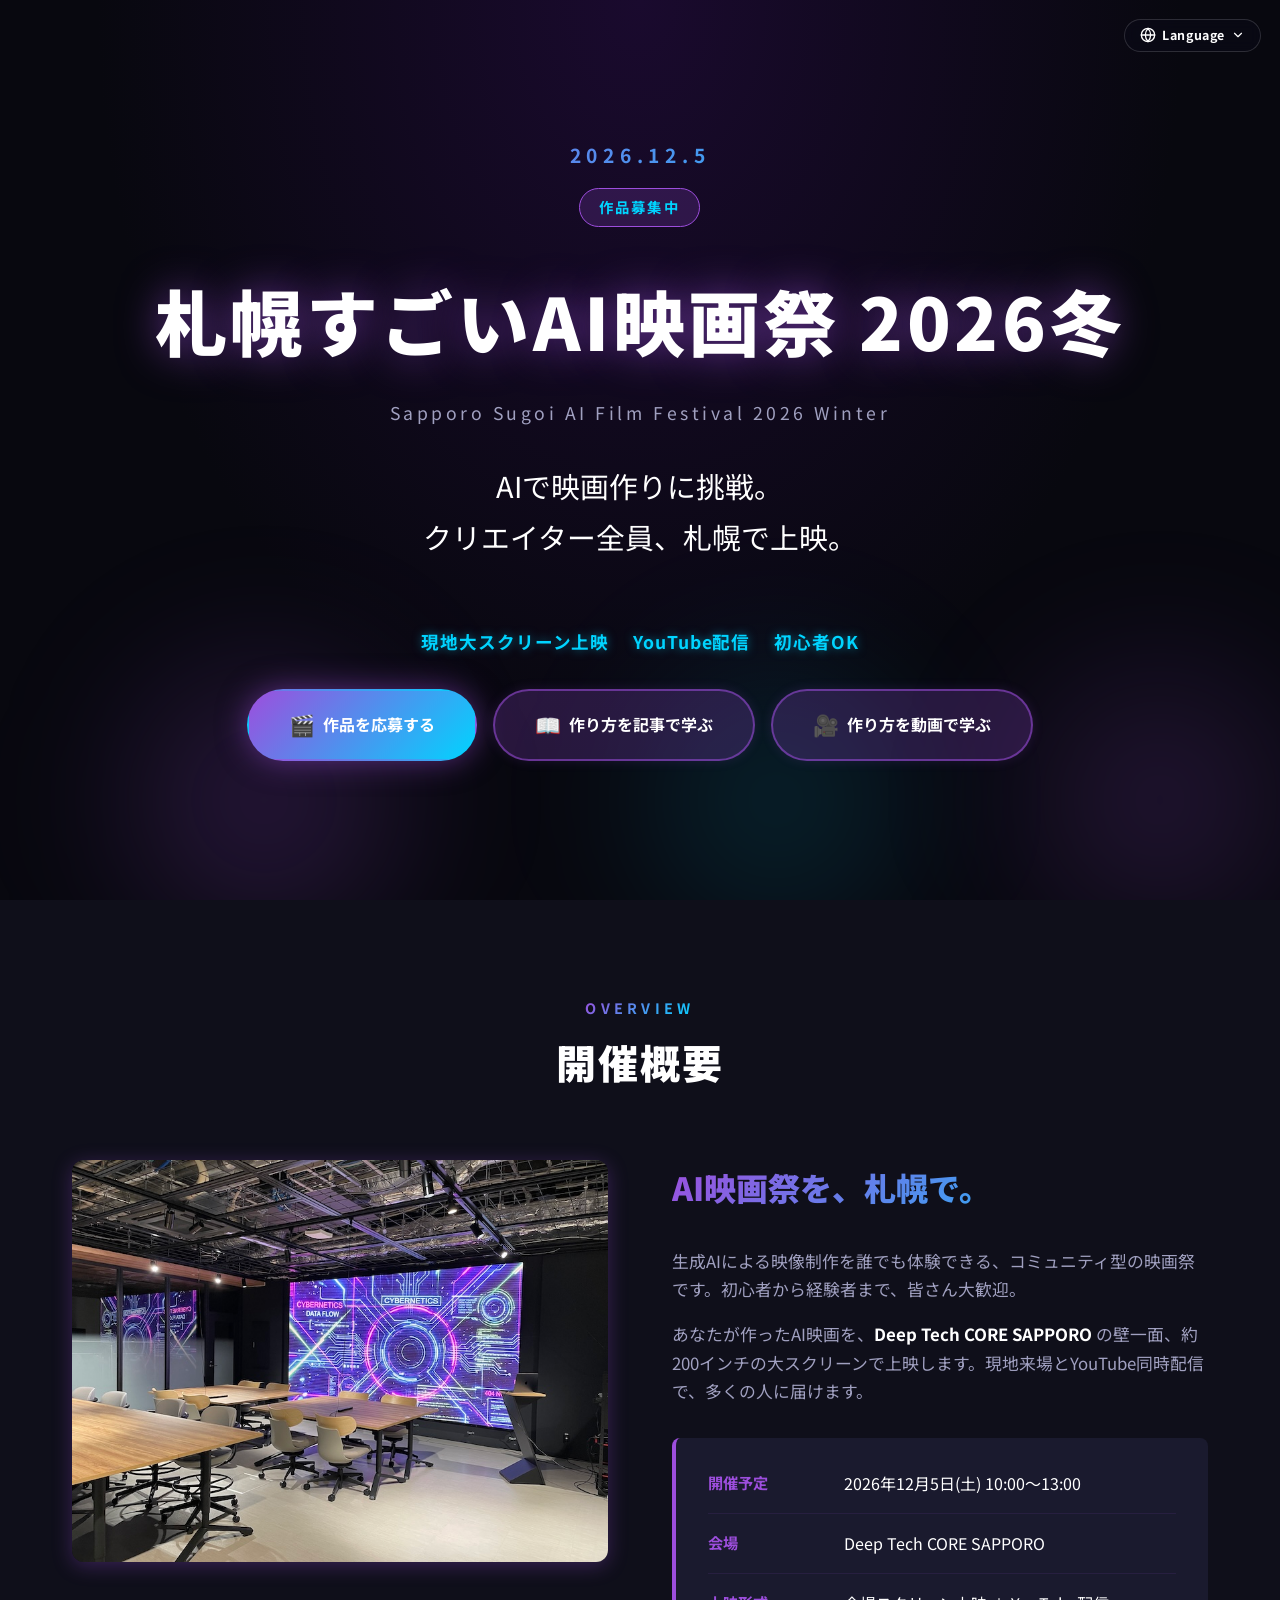
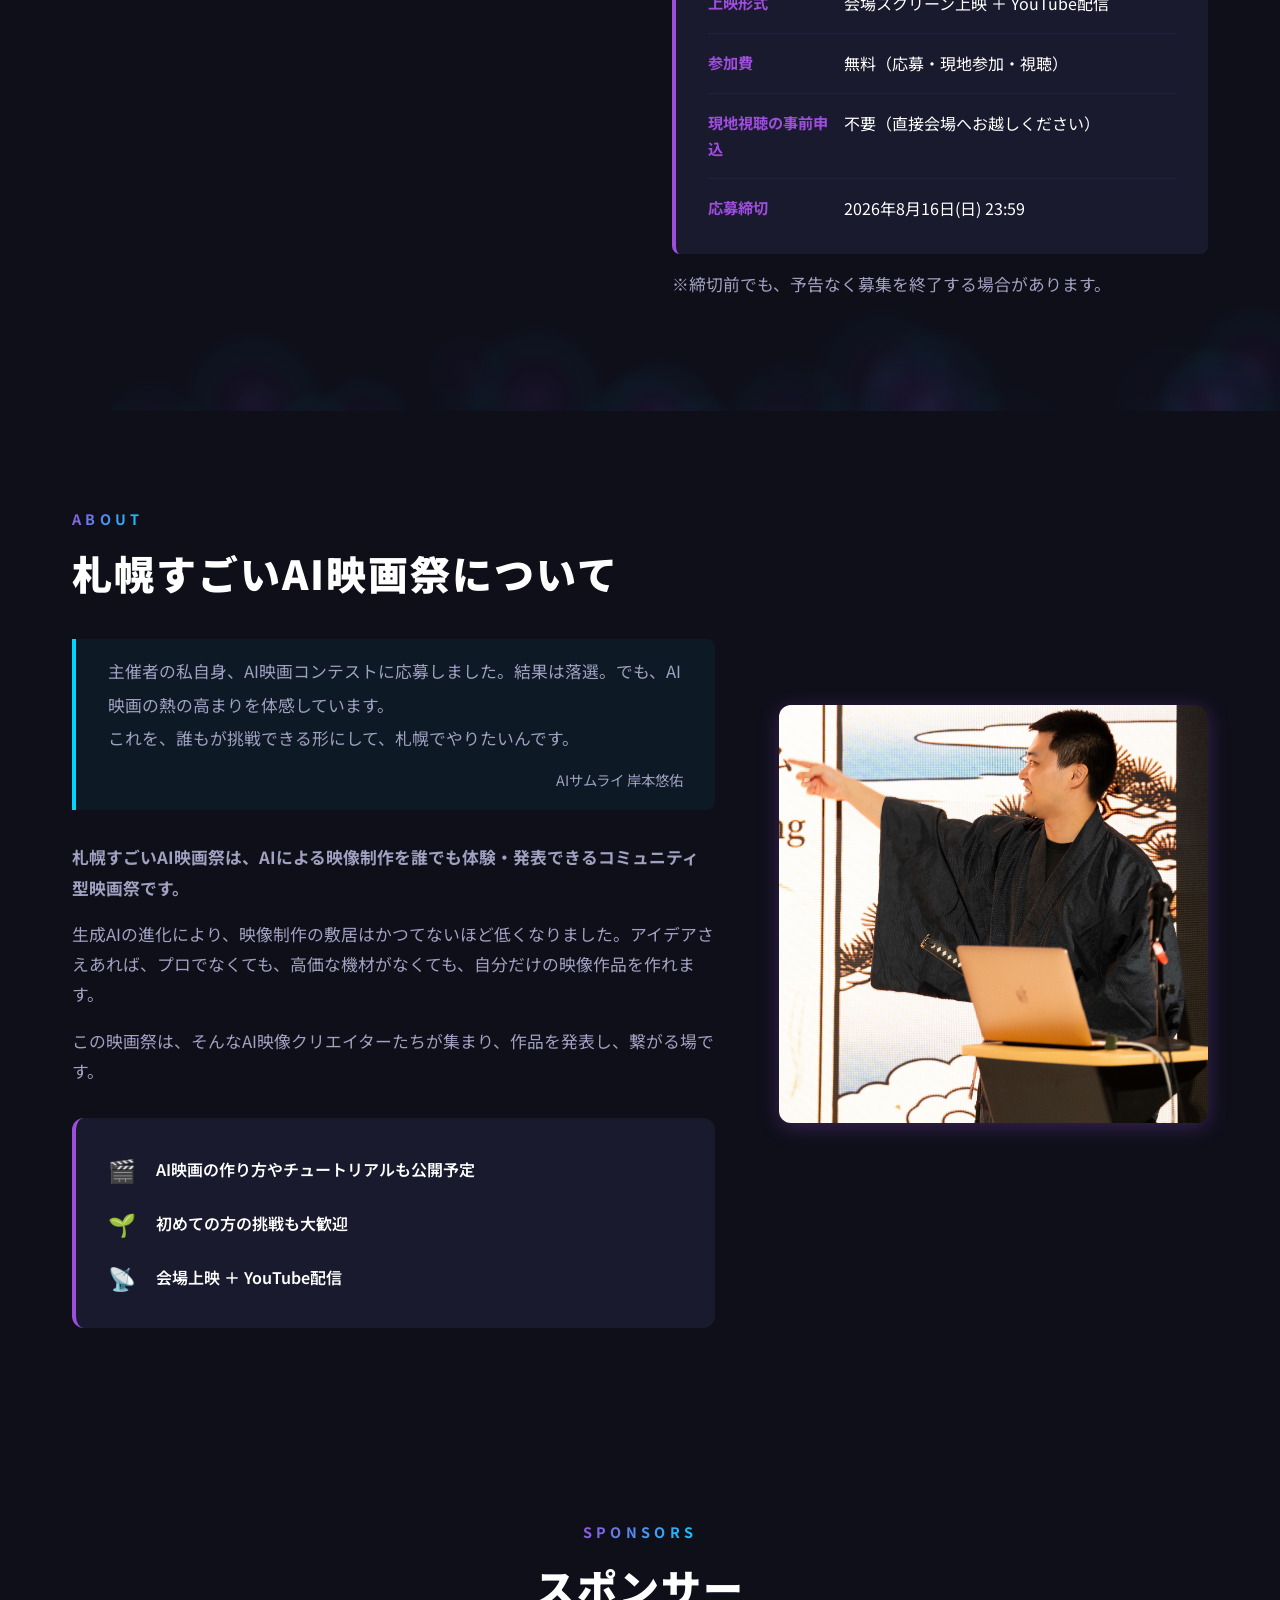
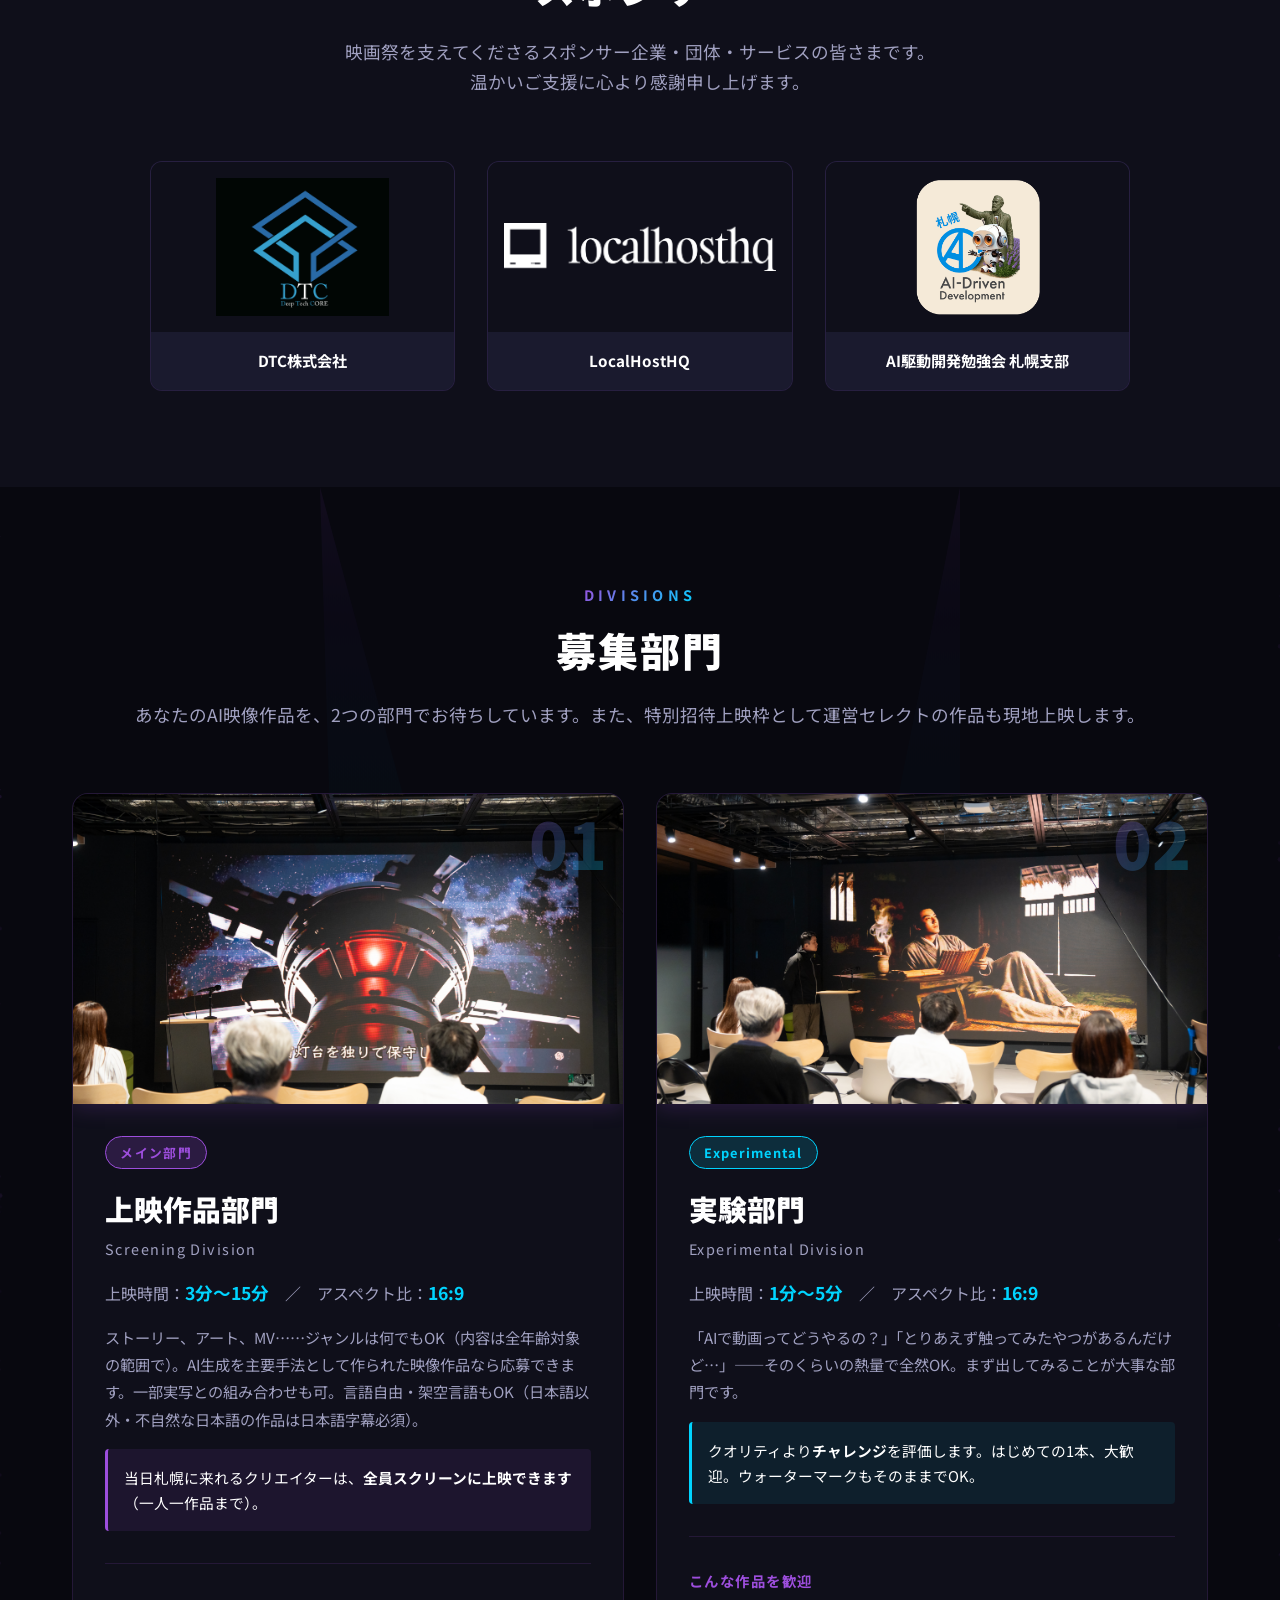
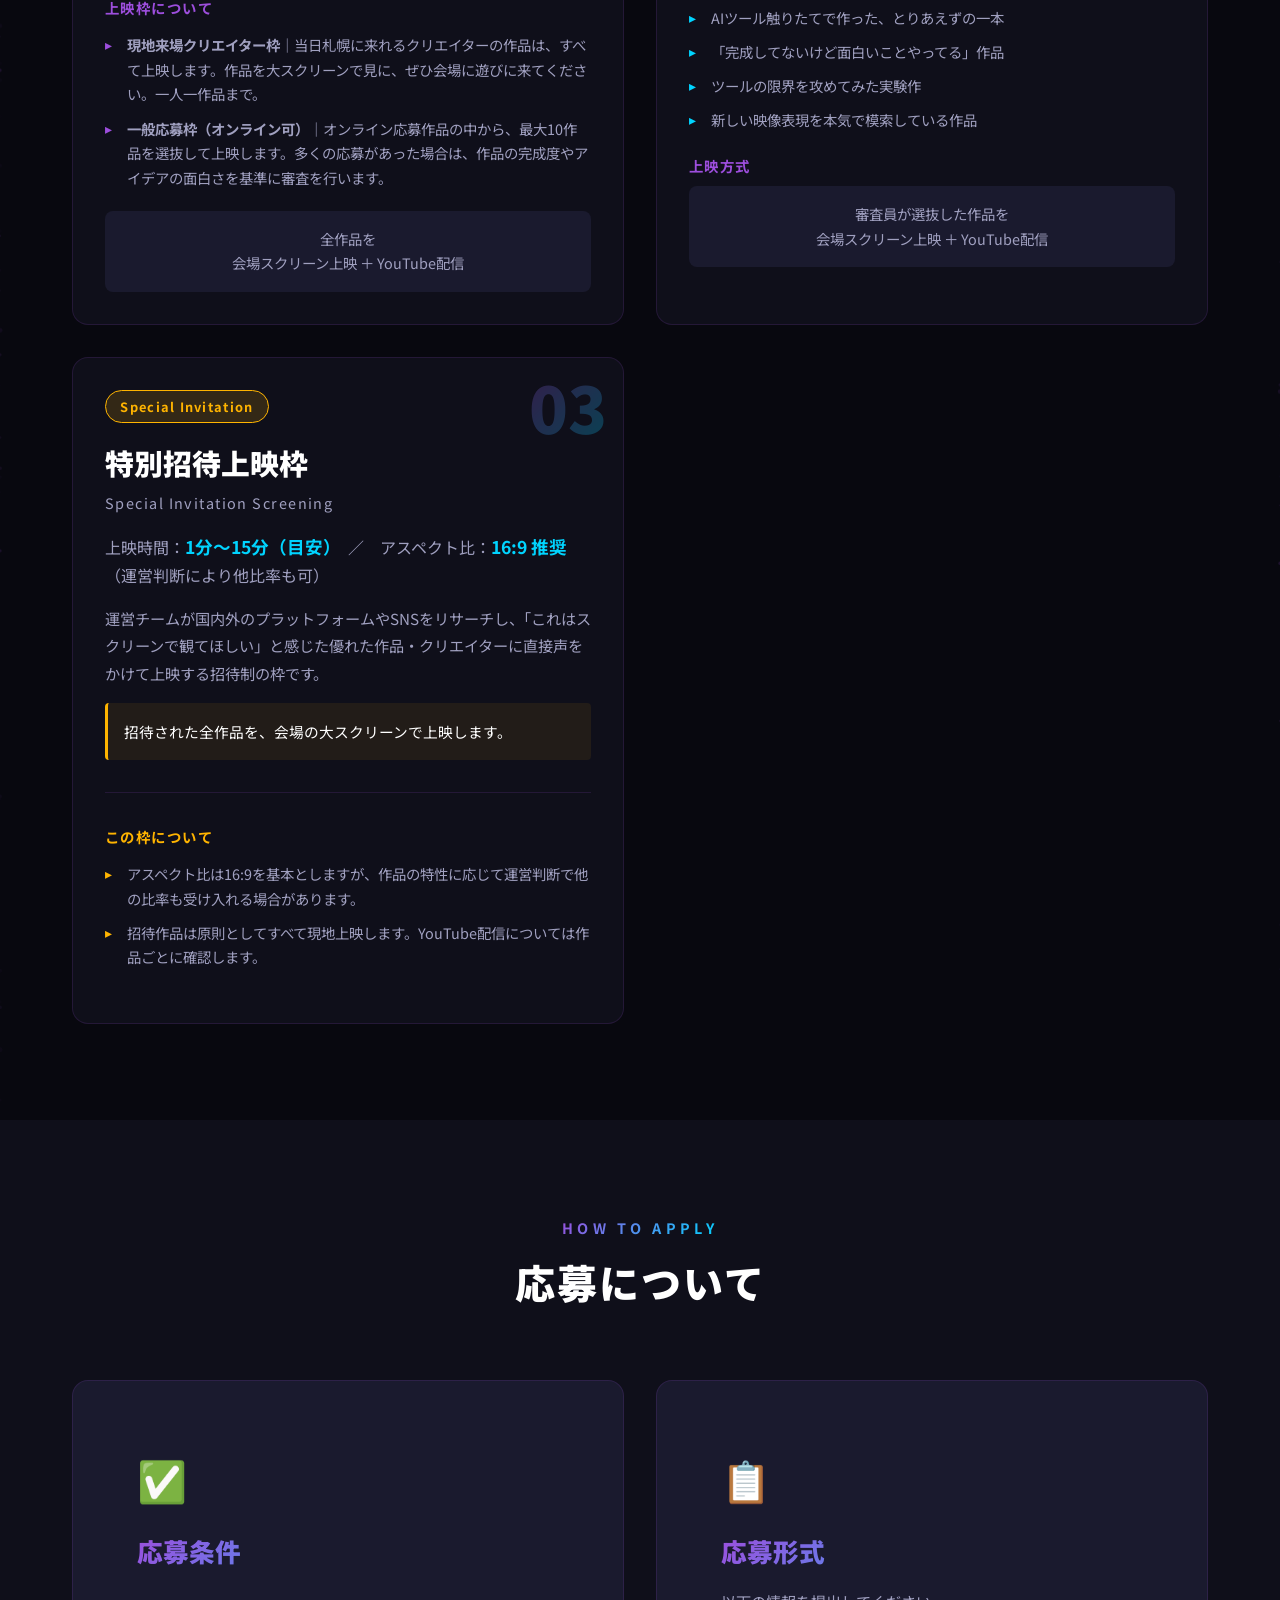
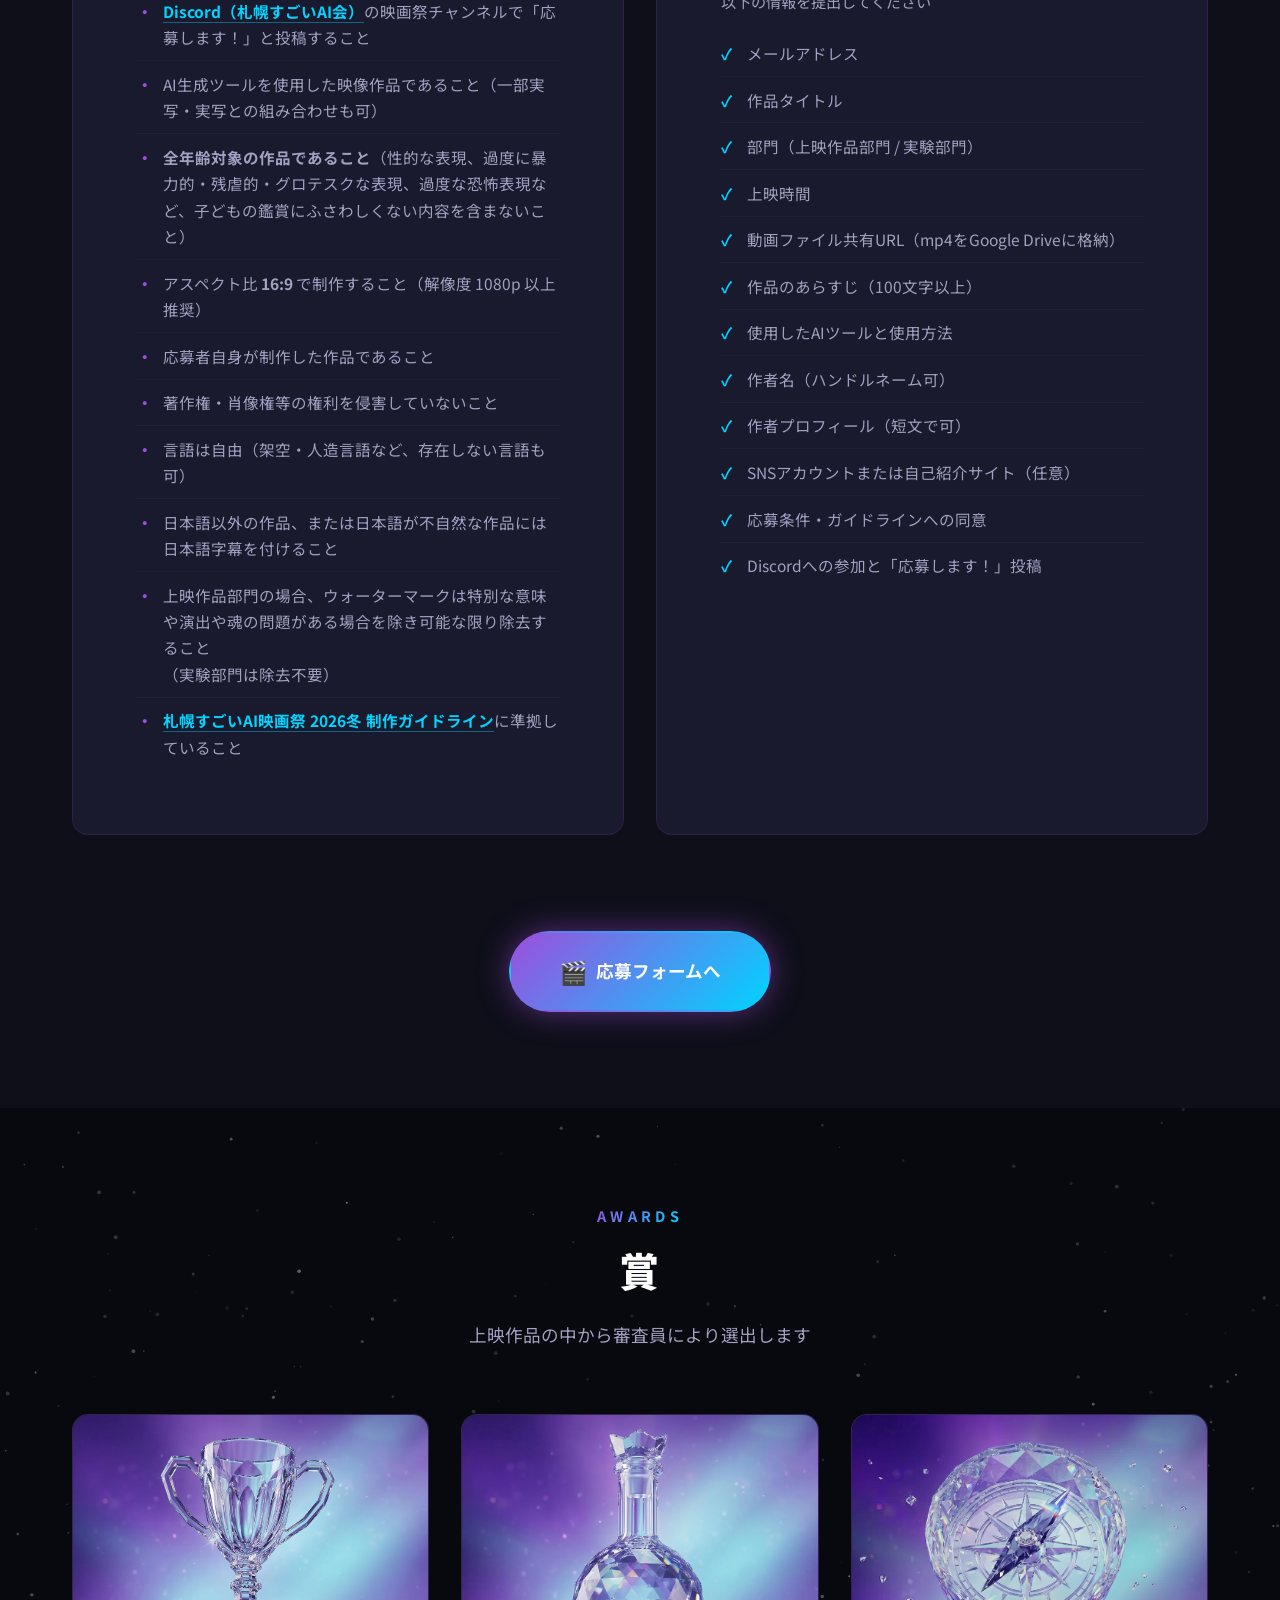
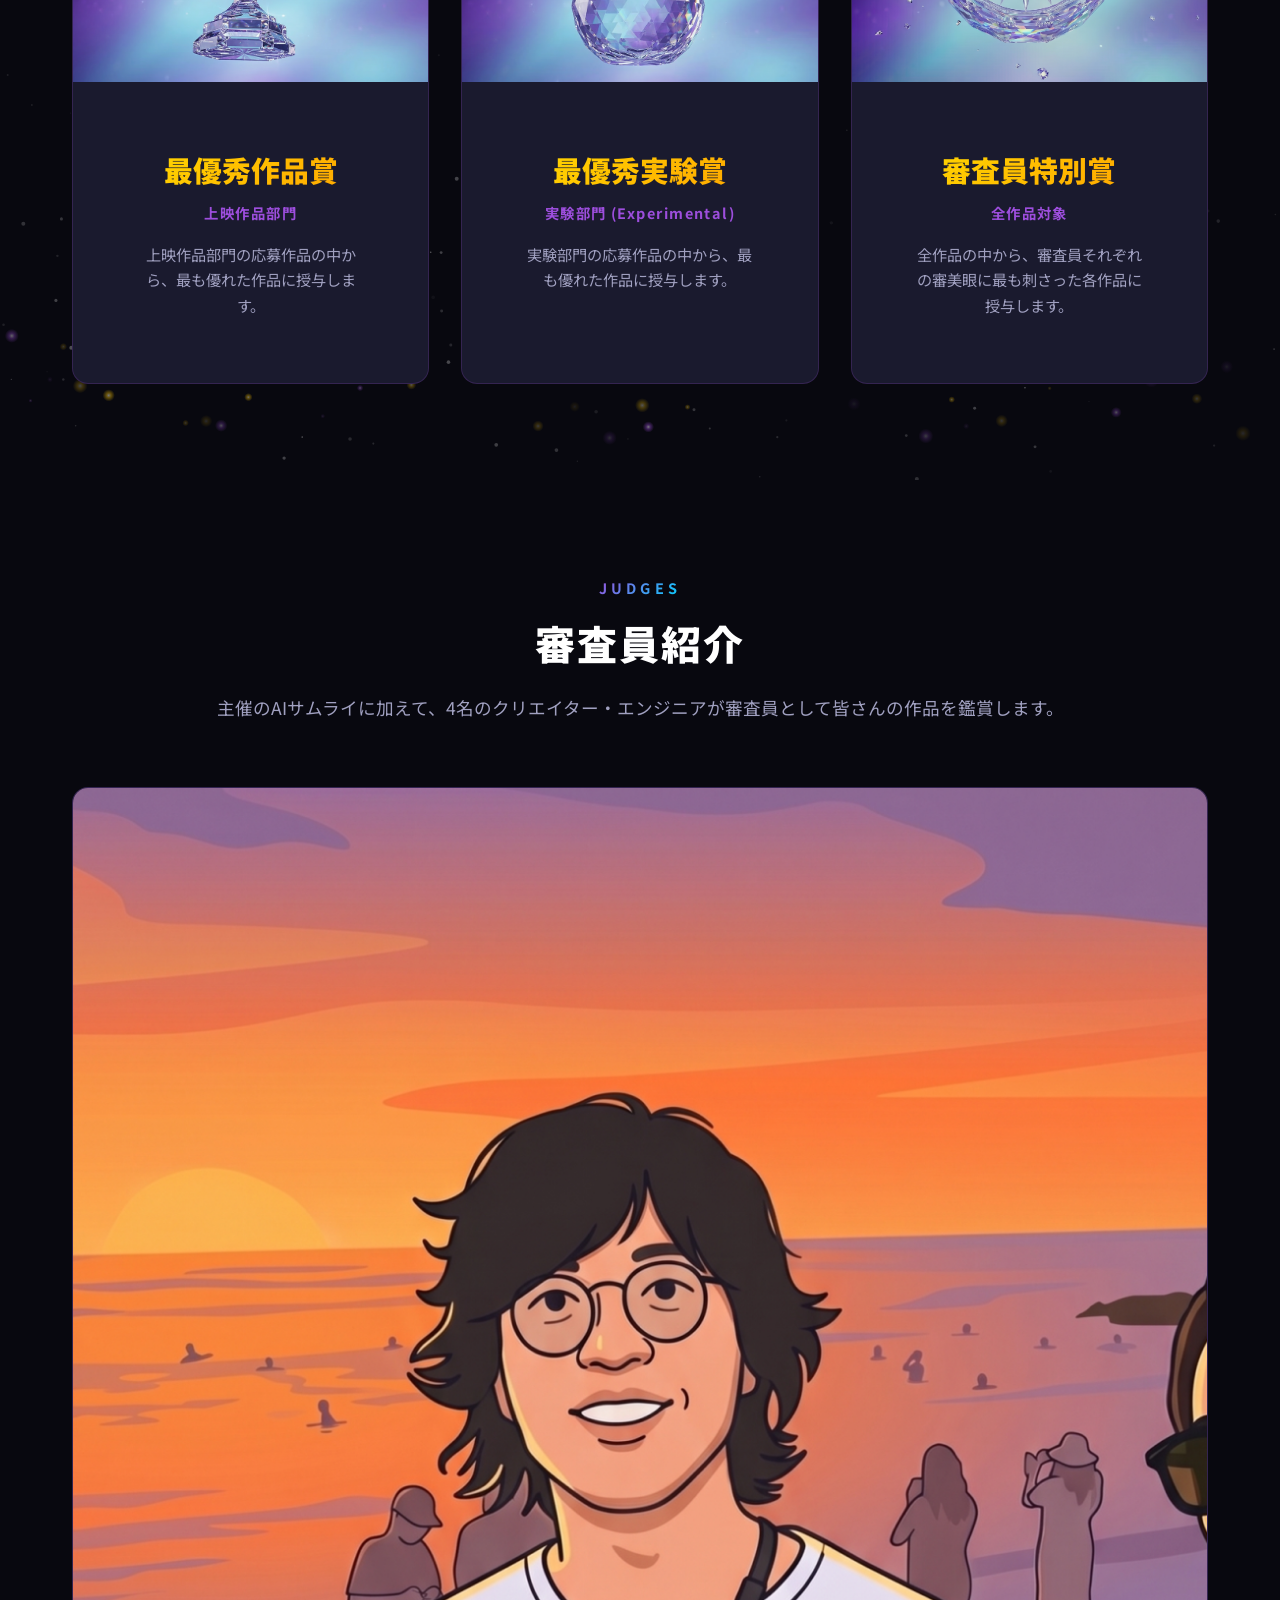
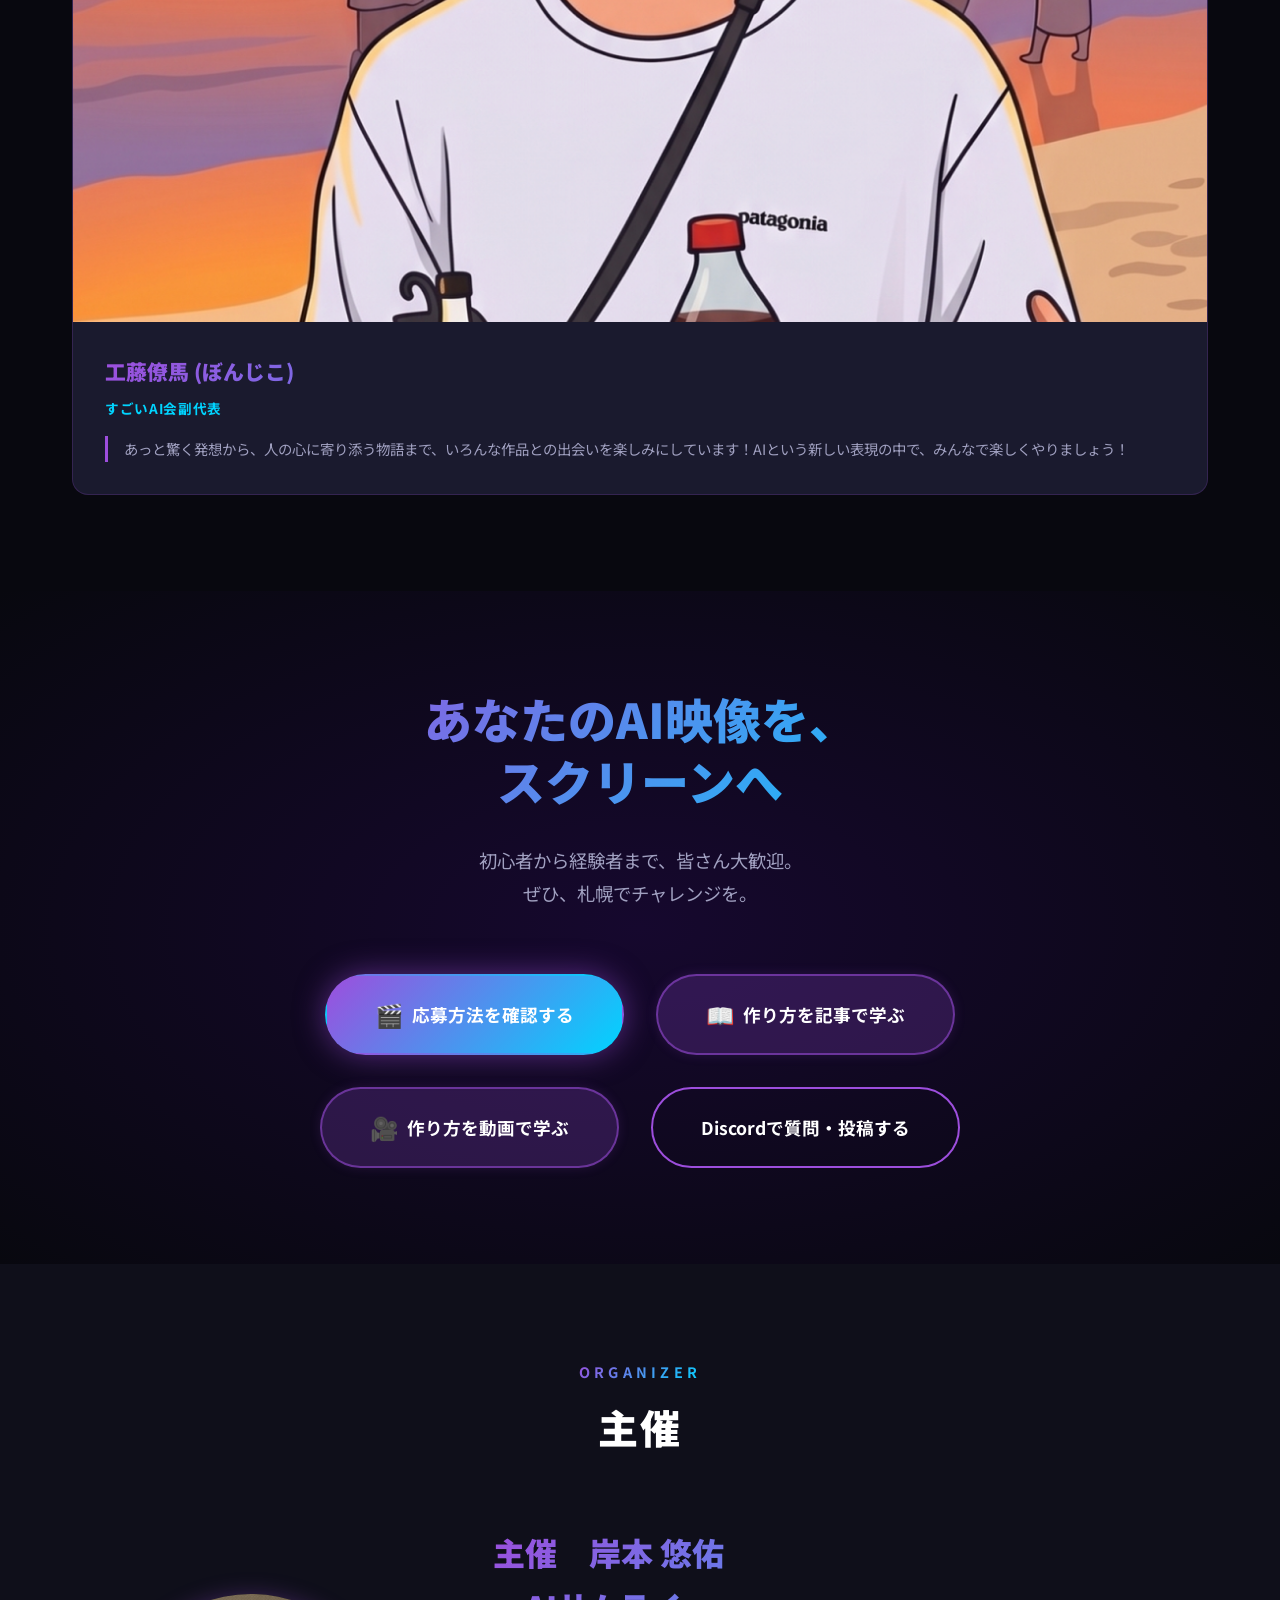
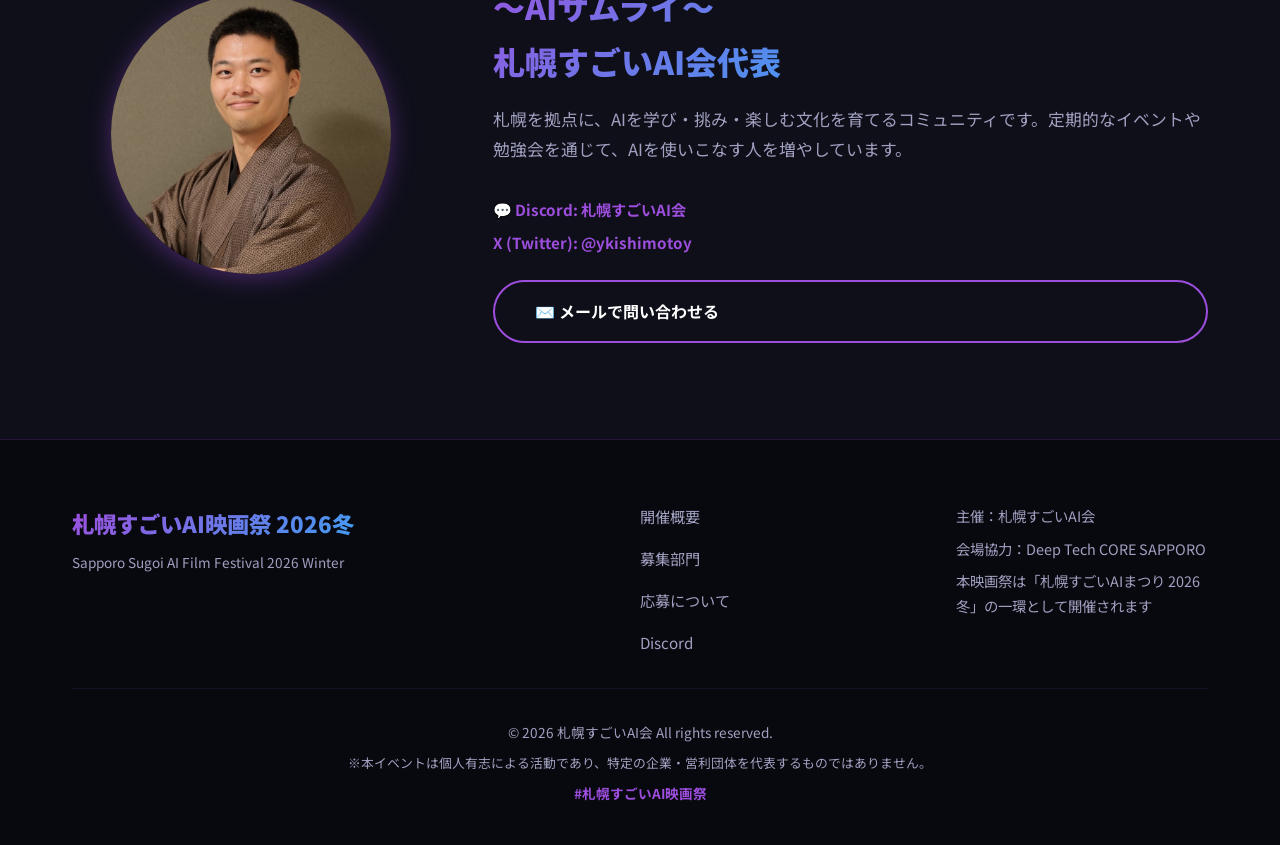
==== commit d87b4df5: "add URL" ====
--- a/index.html
+++ b/index.html
@@ -476,6 +476,12 @@
                     <div class="sponsor-name">Turkana</div>
                 </a>
                 -->
+                <a href="https://aid.connpass.com/" target="_blank" rel="noopener noreferrer" class="sponsor-card">
+                    <div class="sponsor-logo">
+                        <img src="images/aiddsapporo.png" alt="AI駆動開発勉強会 札幌支部">
+                    </div>
+                    <div class="sponsor-name" data-i18n="sponsor-aiddsapporo">AI駆動開発勉強会 札幌支部</div>
+                </a>
             </div>
             <!-- スポンサー募集ボタン（後日公開用）
             <div class="sponsors-cta" style="text-align: center; margin-top: 2.5rem;">
@@ -640,7 +646,7 @@
             </div>
 
             <div class="apply-cta">
-                <a href="https://docs.google.com/forms/d/e/1FAIpQLScPJzz3lMgJXt_XgvD72akefrh_a286GRJGBPh5FS4gIbdXAA/viewform?usp=sharing" target="_blank" rel="noopener noreferrer" class="btn btn-primary btn-large">
+                <a href="https://docs.google.com/forms/d/e/1FAIpQLScUOtbYoTBl-jGs38VJQCkb2XGj5TogWiQXn-n-p1iPMzyvOQ/viewform?usp=dialog" target="_blank" rel="noopener noreferrer" class="btn btn-primary btn-large">
                     <span class="btn-icon">🎬</span>
                     <span class="btn-text" data-i18n="btn-form">応募フォームへ</span>
                 </a>
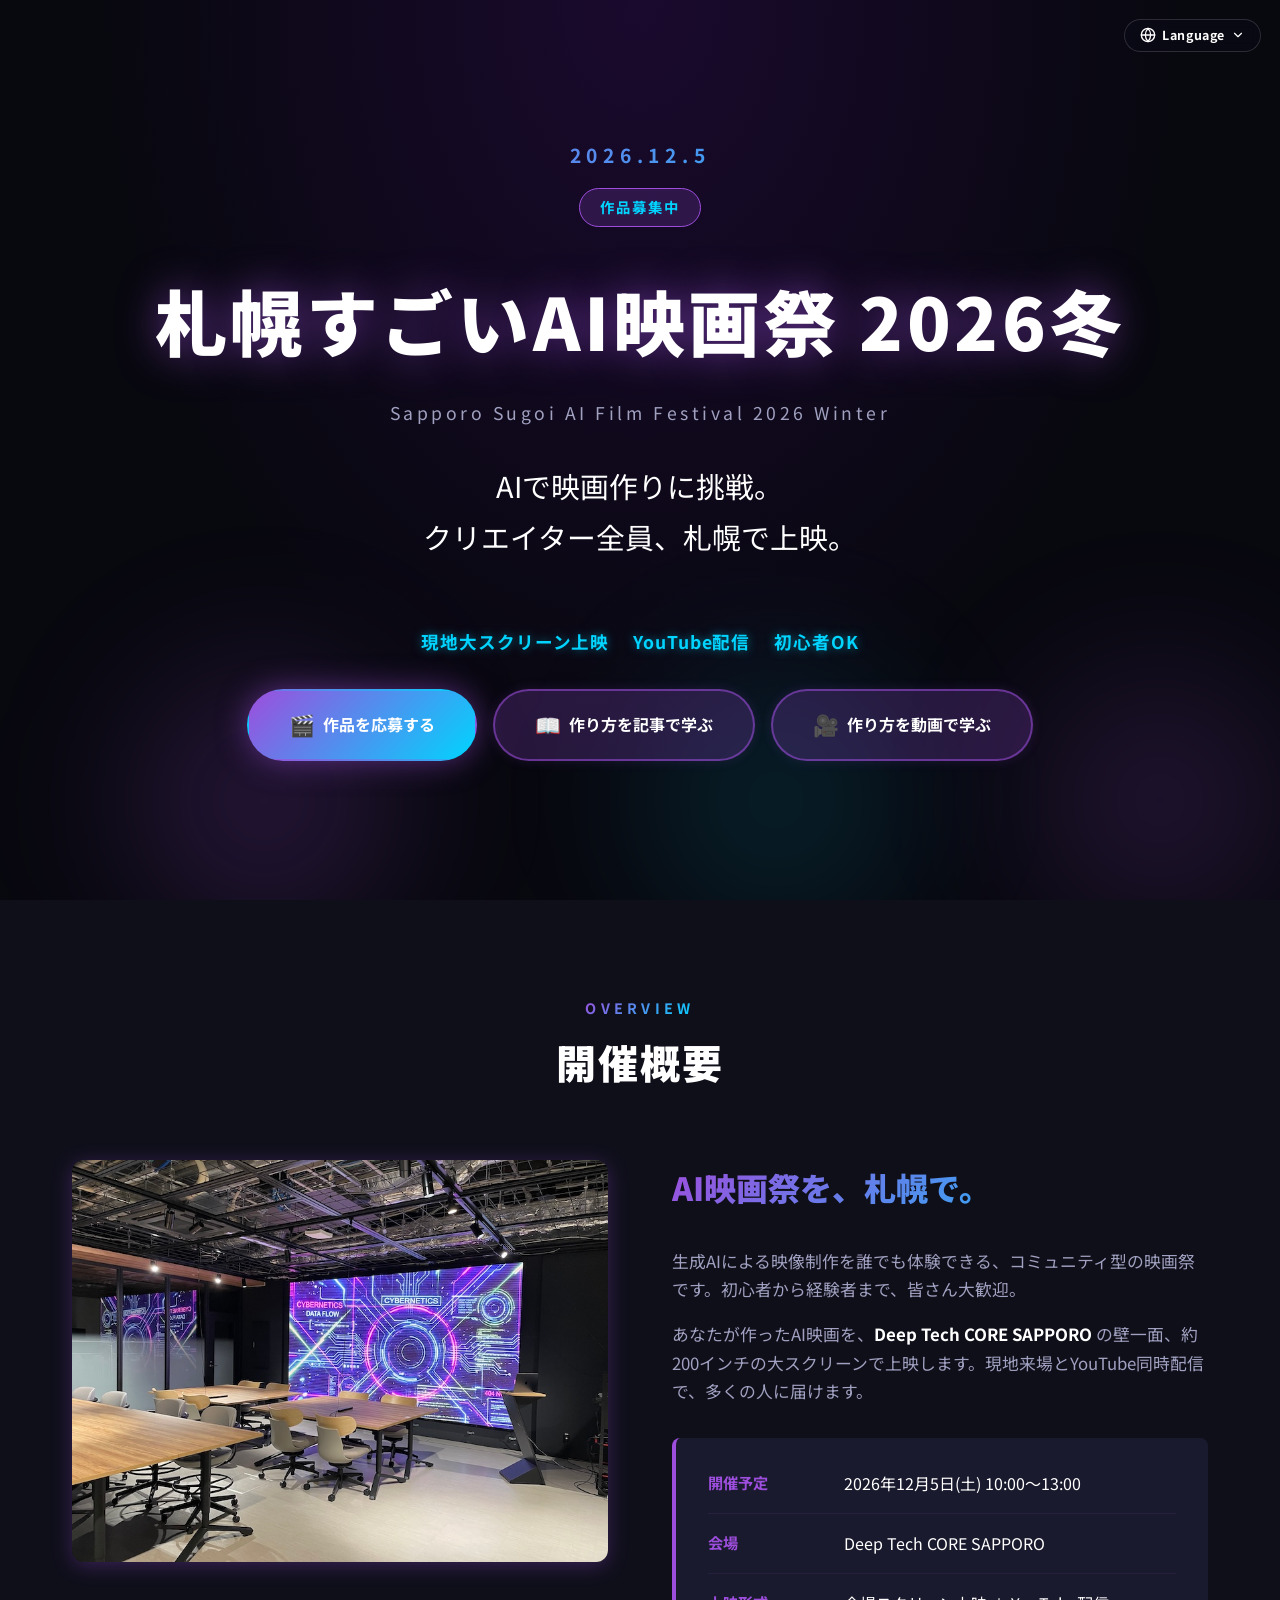
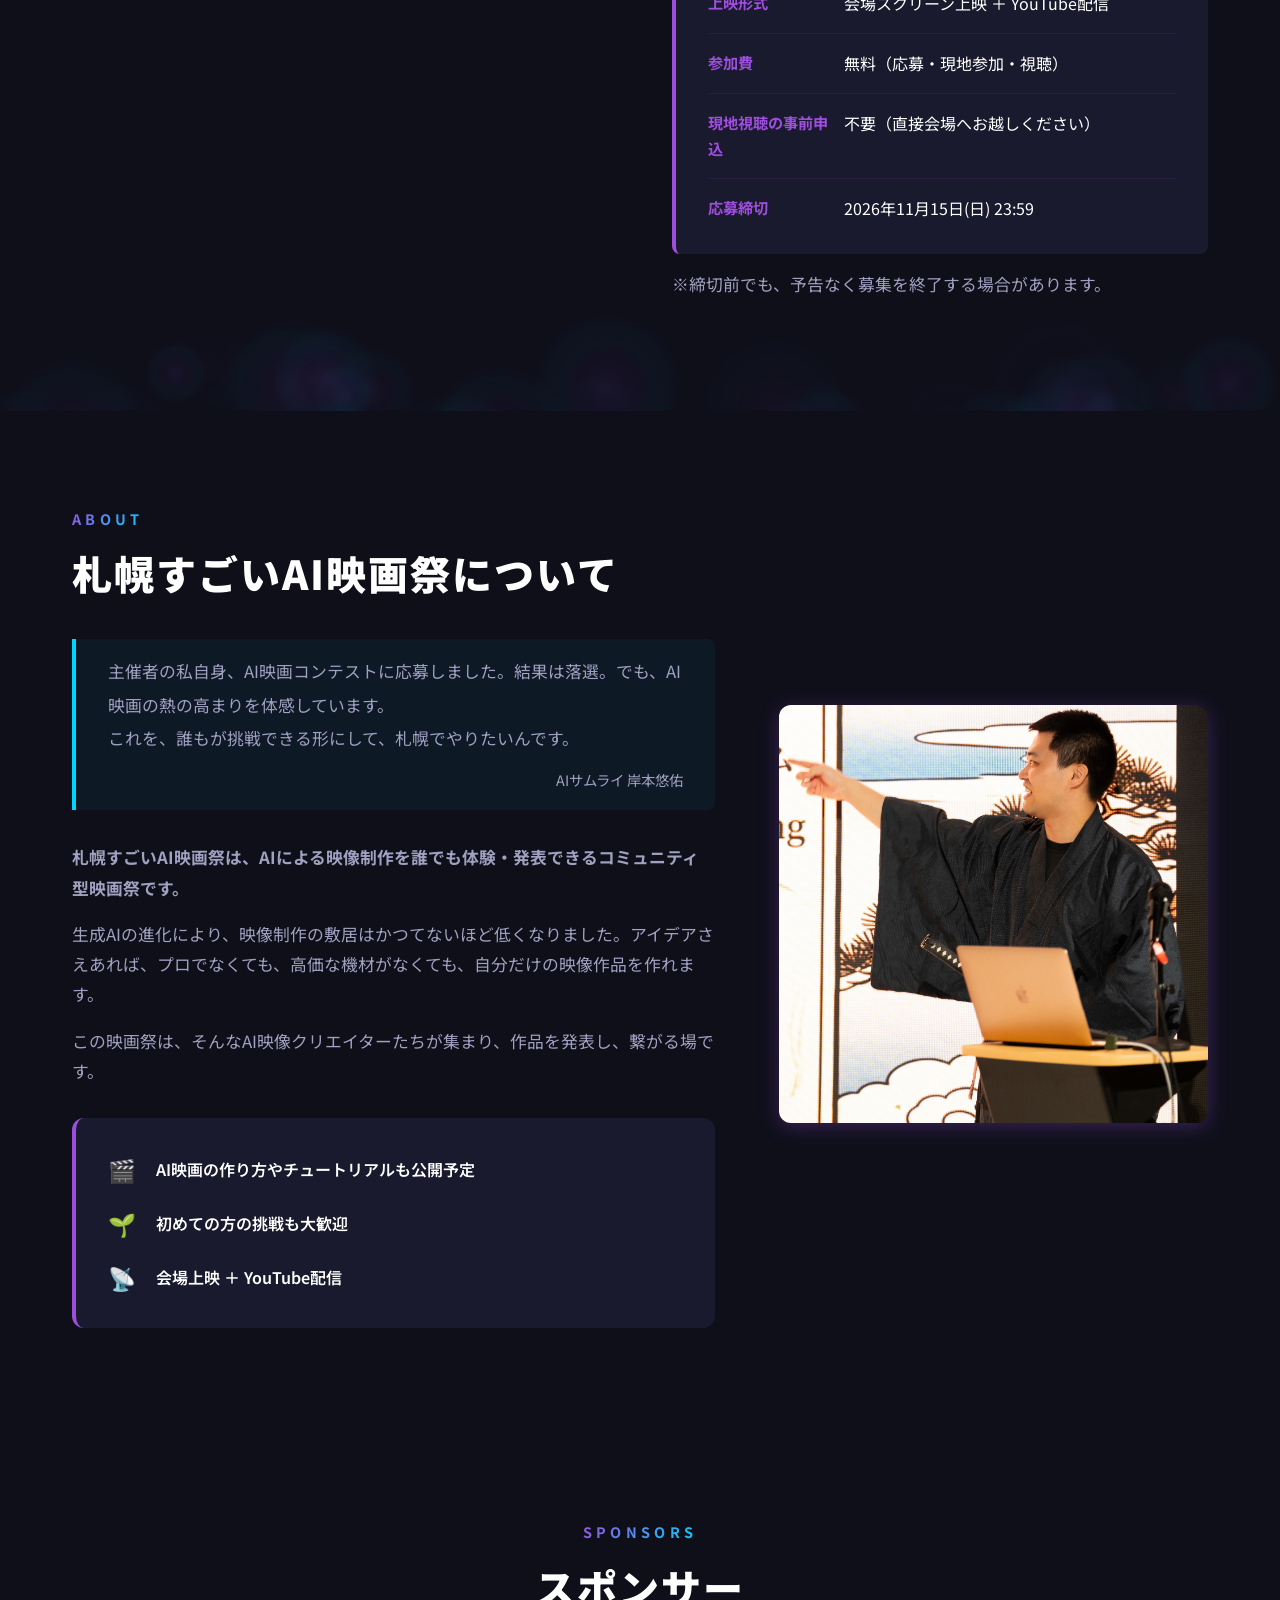
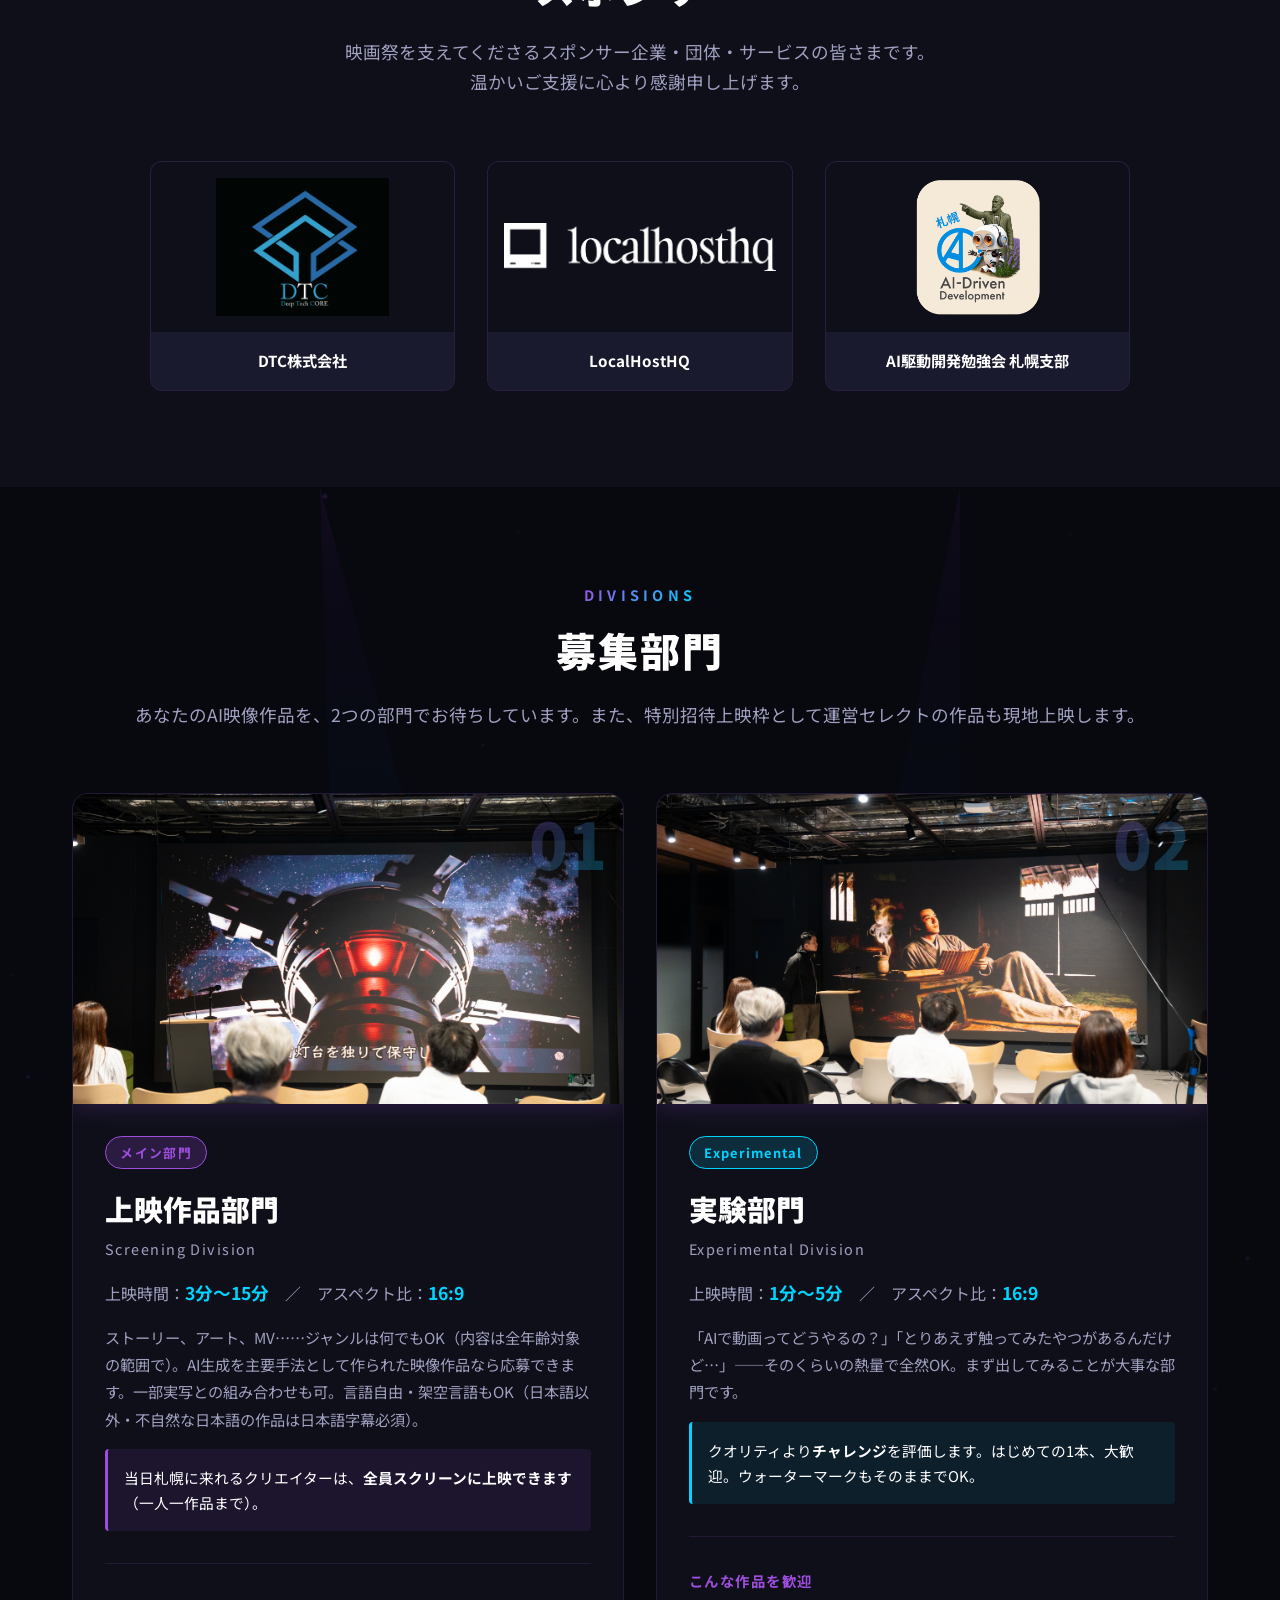
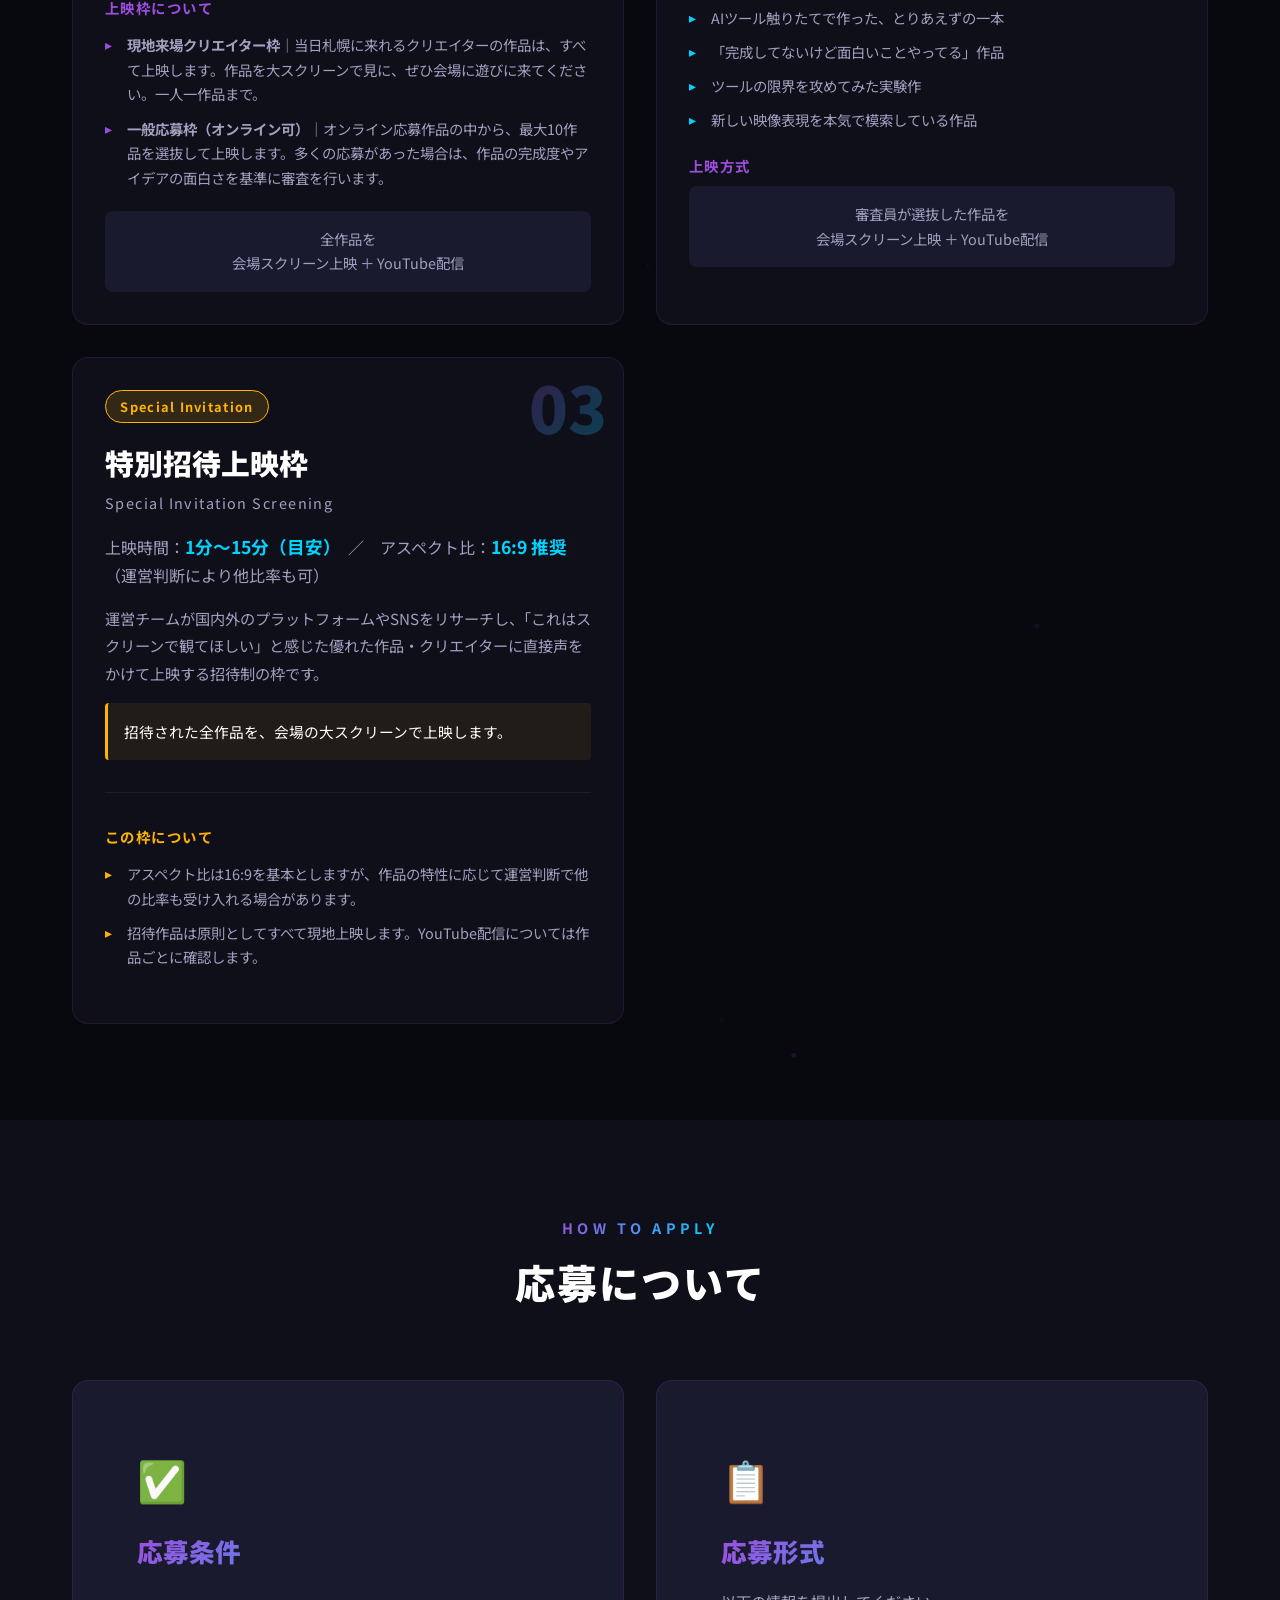
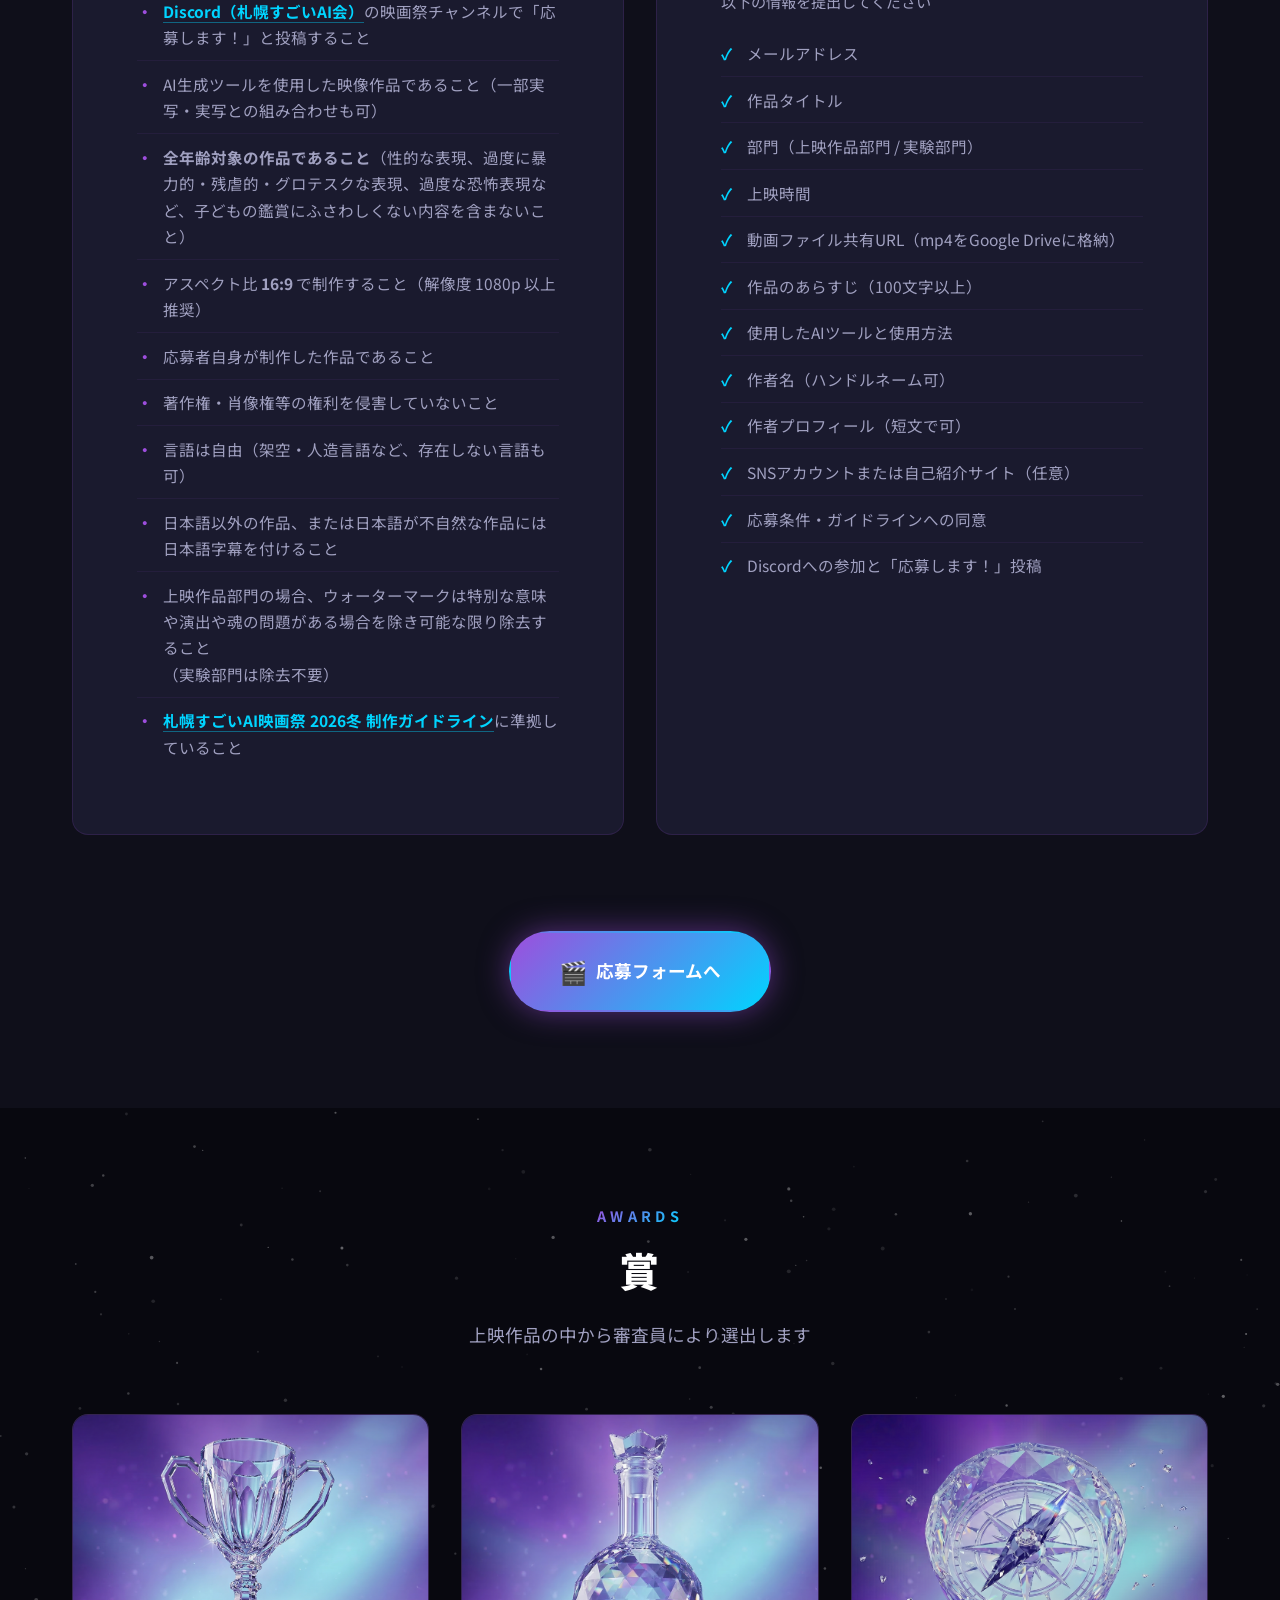
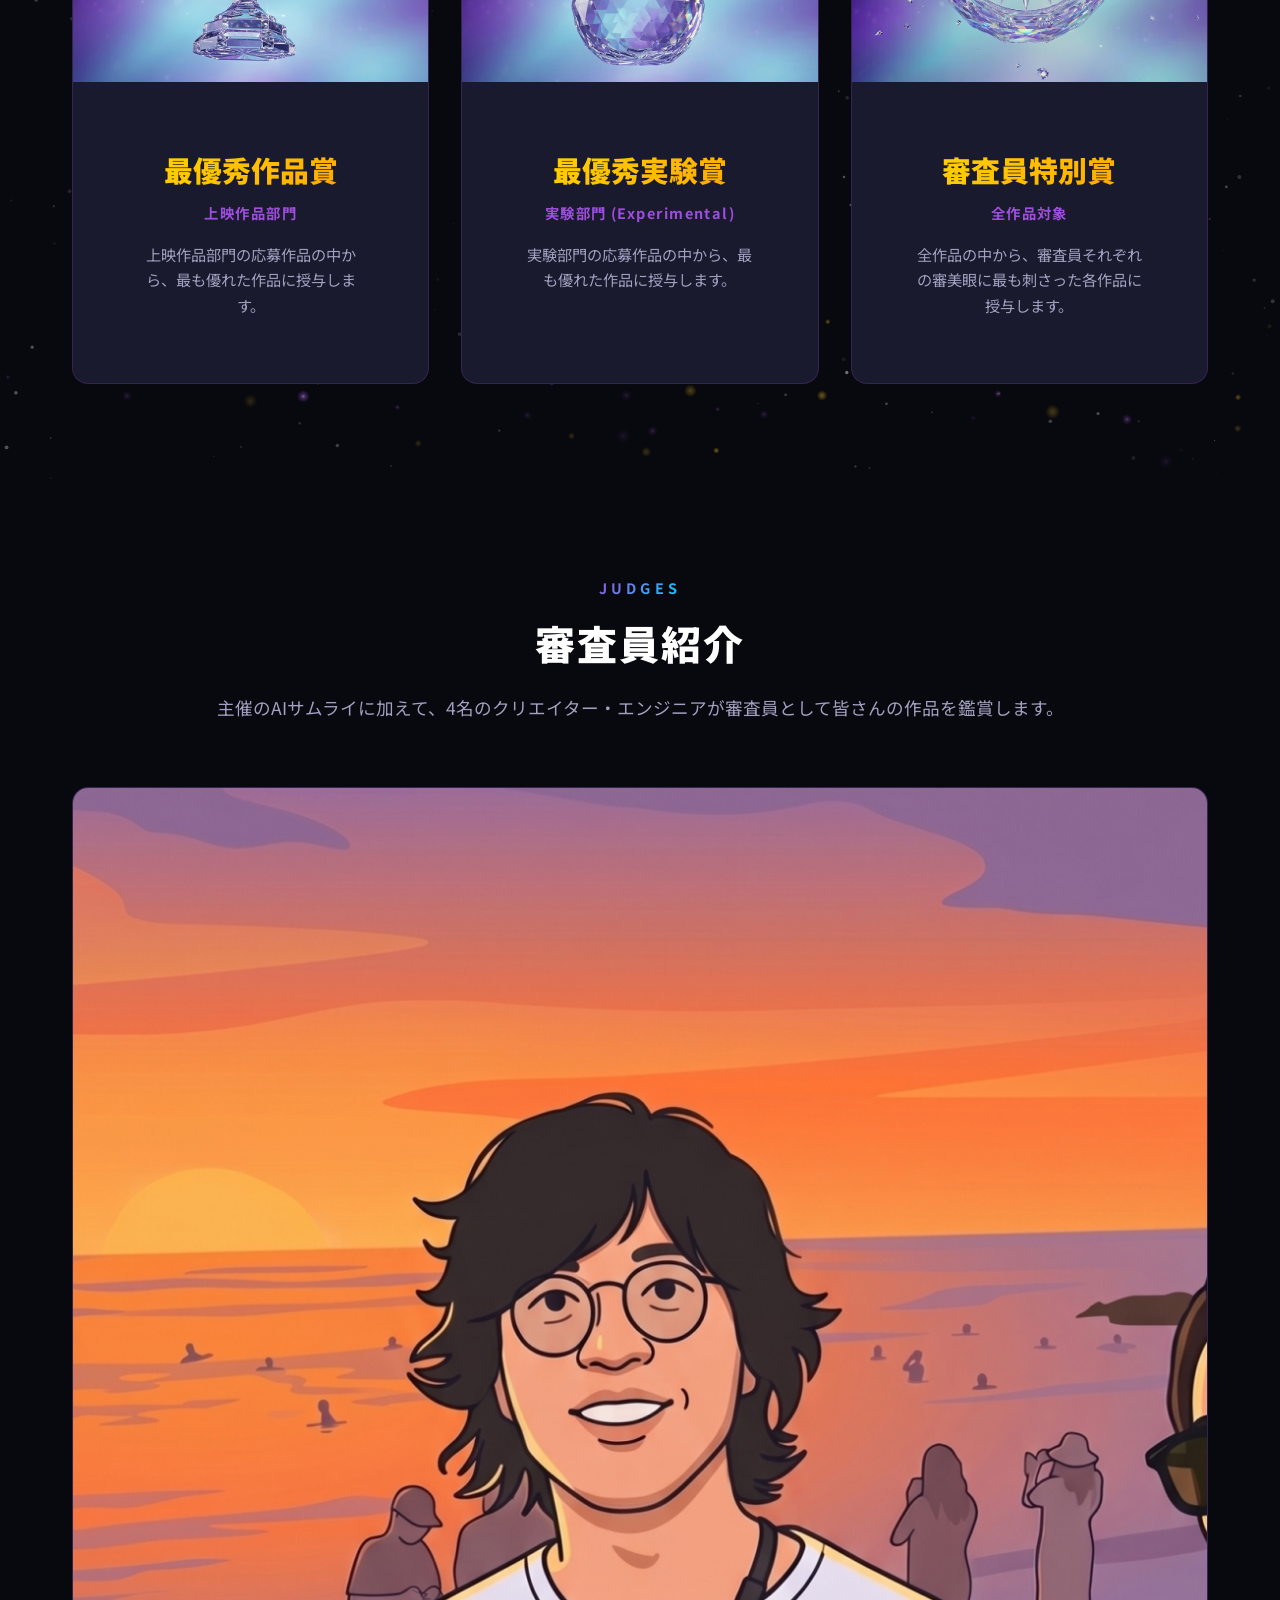
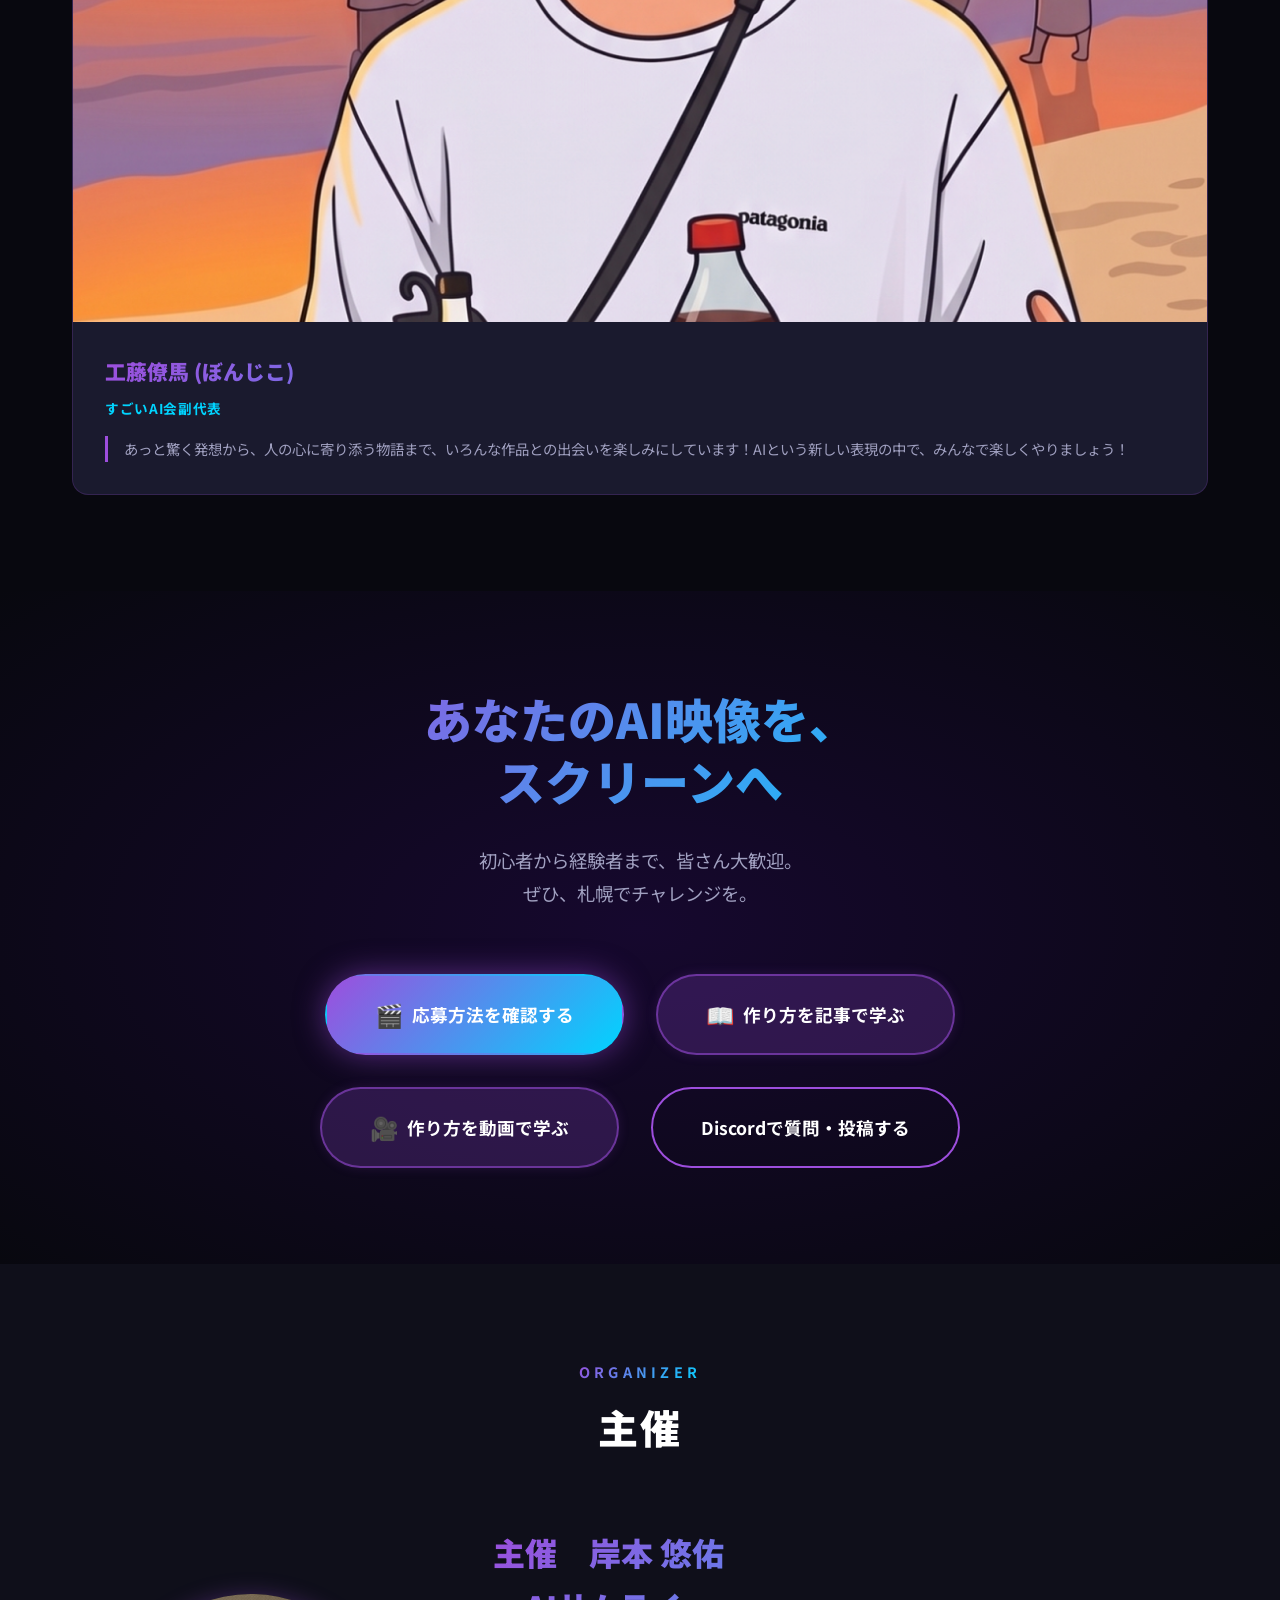
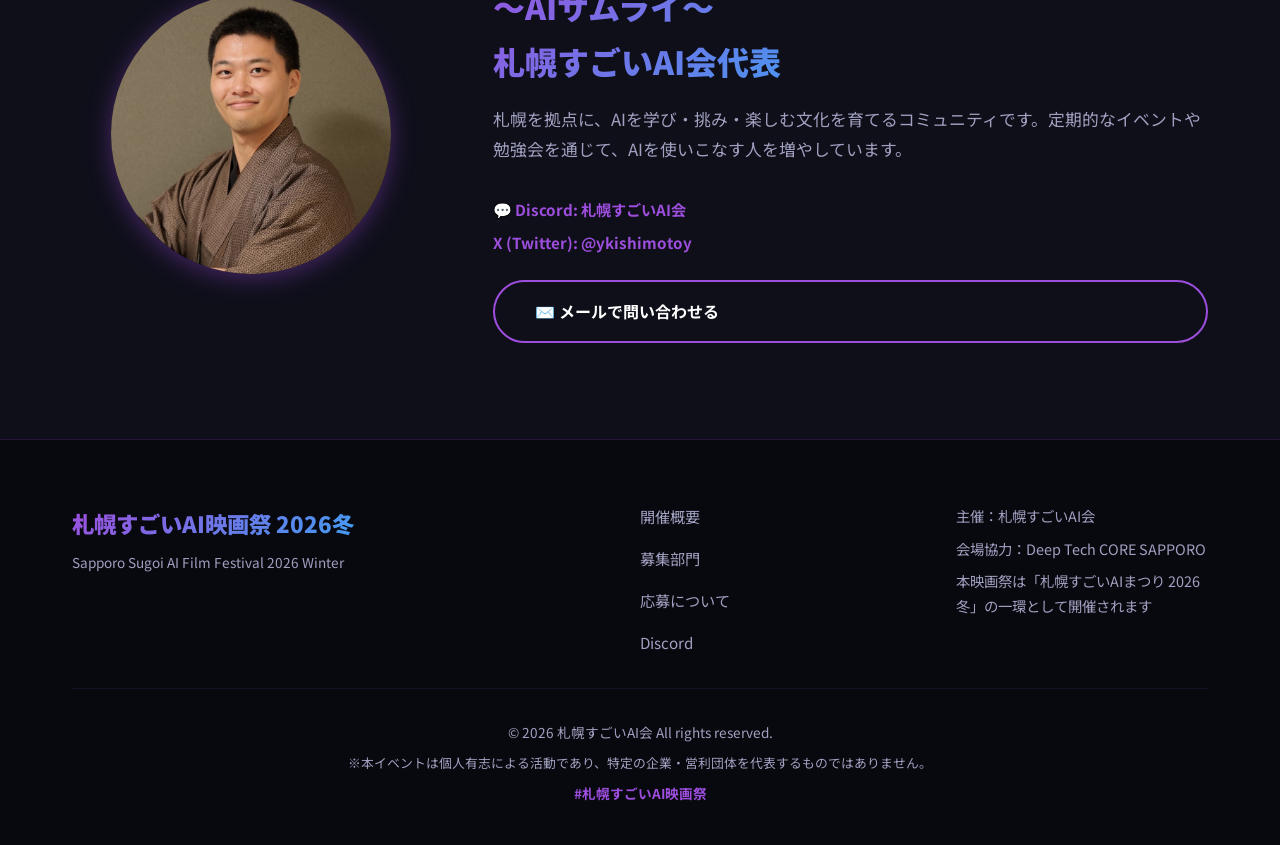
==== commit 1d841d5d: "add meta" ====
--- a/index.html
+++ b/index.html
@@ -4,10 +4,10 @@
     <meta charset="UTF-8">
     <meta name="viewport" content="width=device-width, initial-scale=1.0">
     <title>札幌すごいAI映画祭 2026冬 | 作品募集中</title>
-    <meta name="description" content="生成AIによる映像作品を募集します。AIを使った映画表現を、札幌のスクリーンで上映するコミュニティ型映画祭。2026年8月開催。">
+    <meta name="description" content="生成AIによる映像作品を募集します。AIを使った映画表現を、札幌のスクリーンで上映するコミュニティ型映画祭。2026年12月開催。">
     <!-- OGP Tags -->
     <meta property="og:title" content="札幌すごいAI映画祭 2026冬 | 作品募集中">
-    <meta property="og:description" content="生成AIによる映像作品を募集します。AIを使った映画表現を、札幌のスクリーンで上映するコミュニティ型映画祭。2026年8月開催。">
+    <meta property="og:description" content="生成AIによる映像作品を募集します。AIを使った映画表現を、札幌のスクリーンで上映するコミュニティ型映画祭。2026年12月開催。">
     <meta property="og:type" content="website">
     <meta property="og:url" content="https://film-2026-winter.sugoiai.org/">
     <meta property="og:site_name" content="札幌すごいAI映画祭 2026冬">
@@ -18,7 +18,7 @@
     <!-- Twitter Card Tags -->
     <meta name="twitter:card" content="summary_large_image">
     <meta name="twitter:title" content="札幌すごいAI映画祭 2026冬 | 作品募集中">
-    <meta name="twitter:description" content="生成AIによる映像作品を募集します。AIを使った映画表現を、札幌のスクリーンで上映するコミュニティ型映画祭。2026年8月開催。">
+    <meta name="twitter:description" content="生成AIによる映像作品を募集します。AIを使った映画表現を、札幌のスクリーンで上映するコミュニティ型映画祭。2026年12月開催。">
     <meta name="twitter:image" content="https://film-2026-winter.sugoiai.org/images/dtceigasmall.jpg">
     <!-- Favicon -->
     <link rel="icon" type="image/png" href="images/logo.png">
@@ -199,7 +199,7 @@
                             </div>
                             <div class="info-item">
                                 <div class="info-label" data-i18n="info-label-deadline">応募締切</div>
-                                <div class="info-value" data-i18n="info-value-deadline">2026年8月16日(日) 23:59</div>
+                                <div class="info-value" data-i18n="info-value-deadline">2026年11月15日(日) 23:59</div>
                             </div>
                         </div>
                         <p class="overview-note" data-i18n="overview-note">※締切前でも、予告なく募集を終了する場合があります。</p>
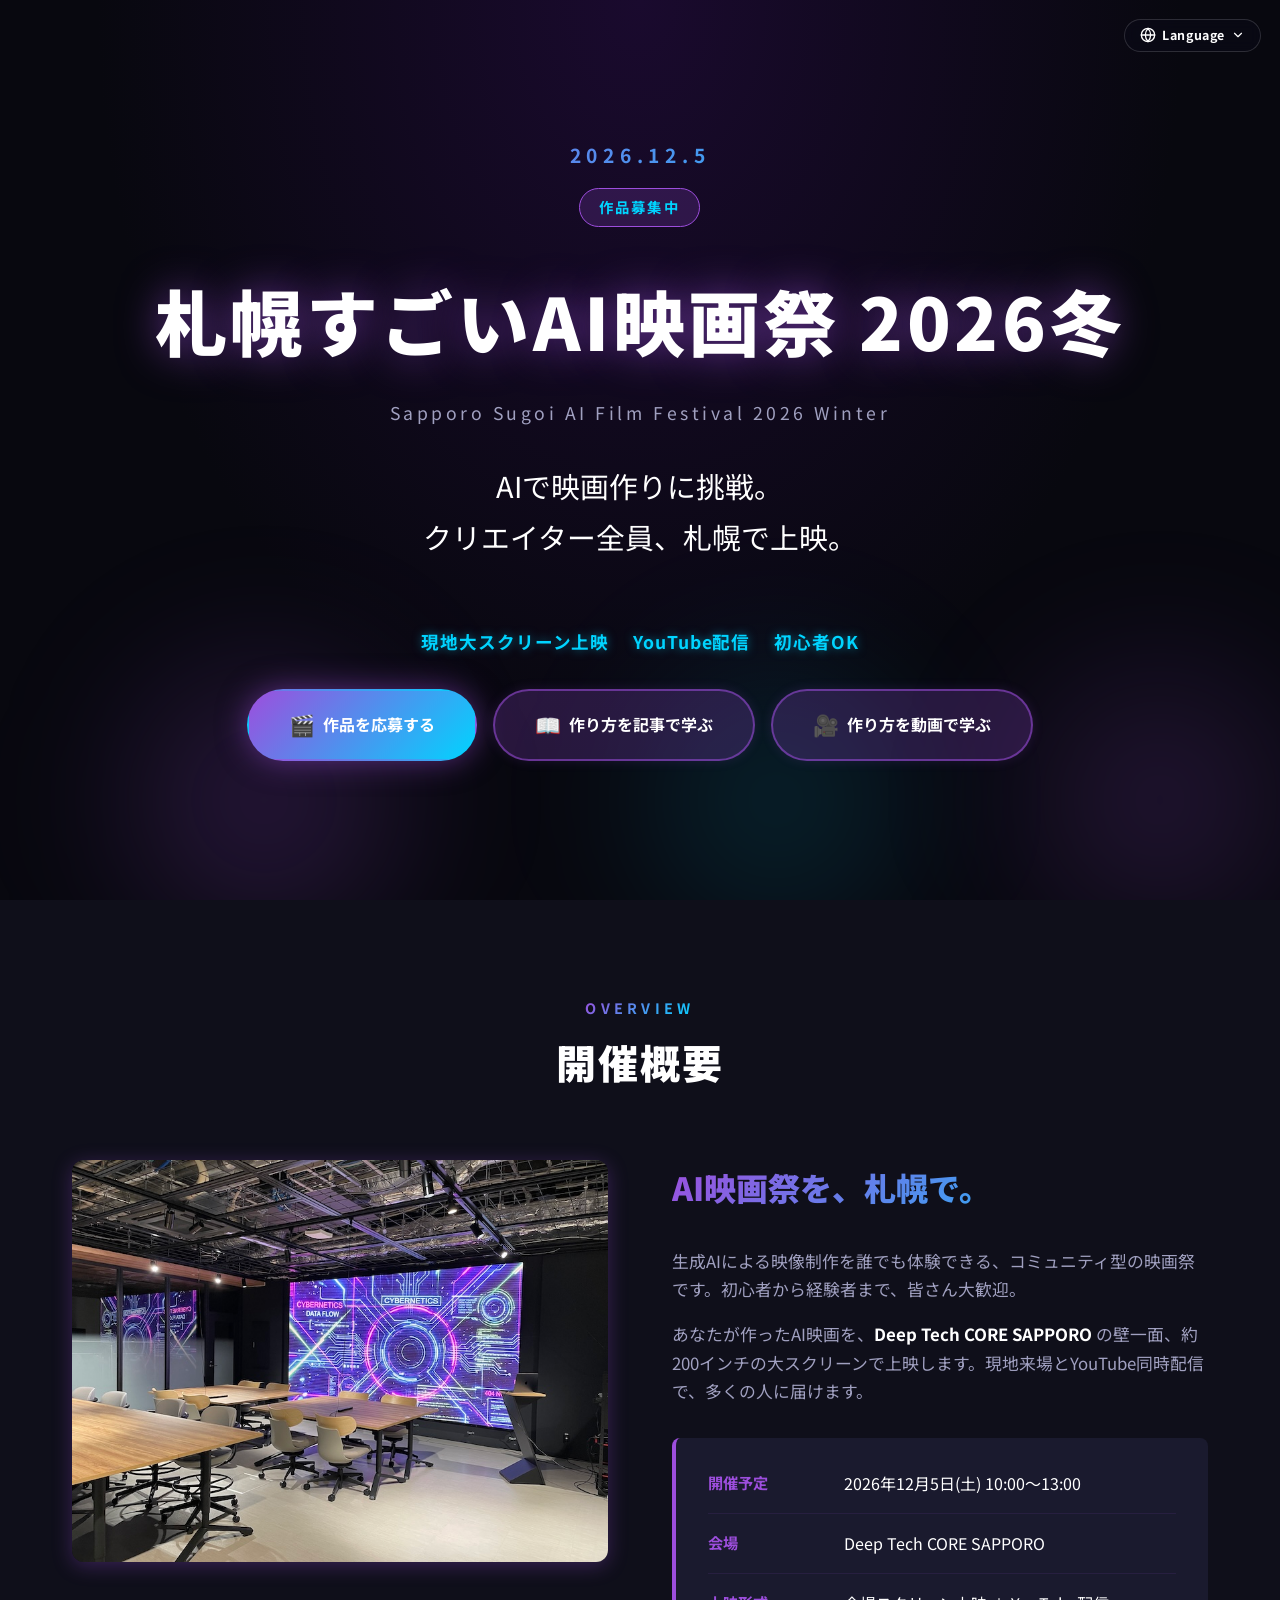
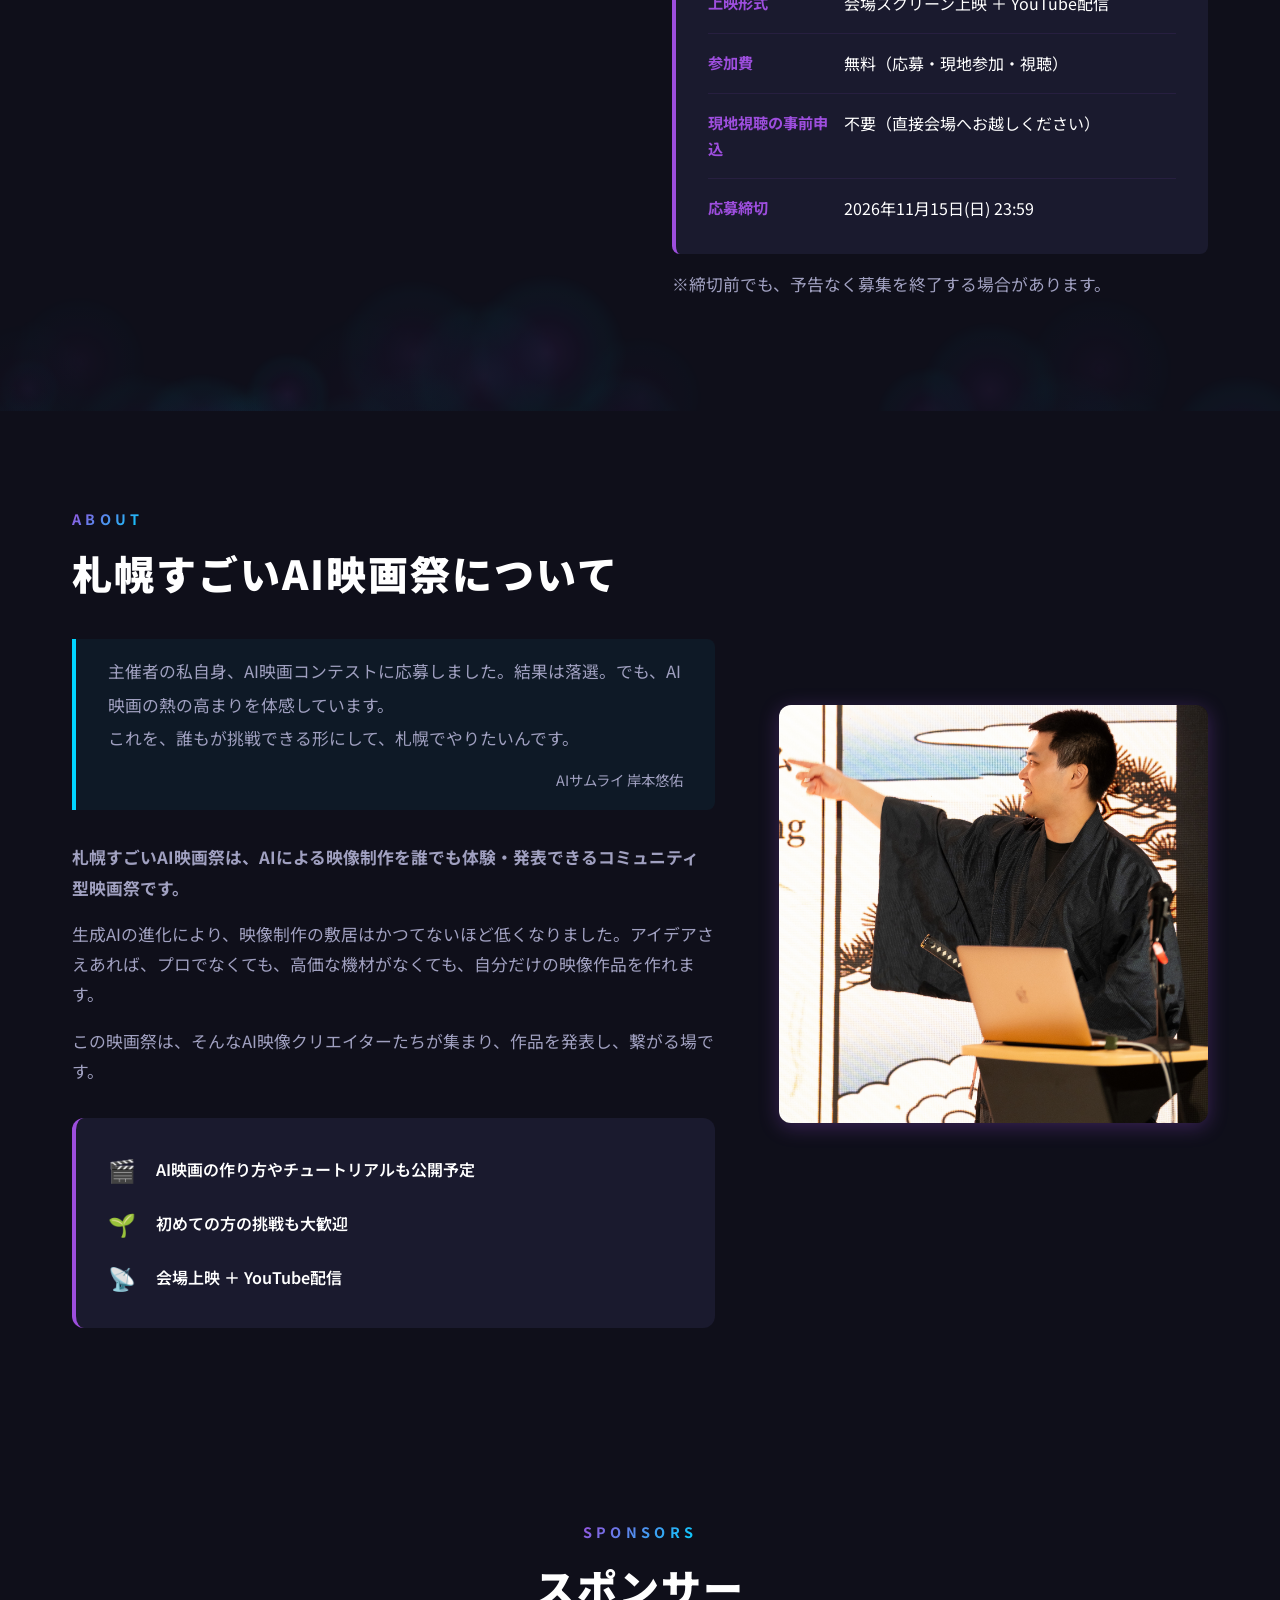
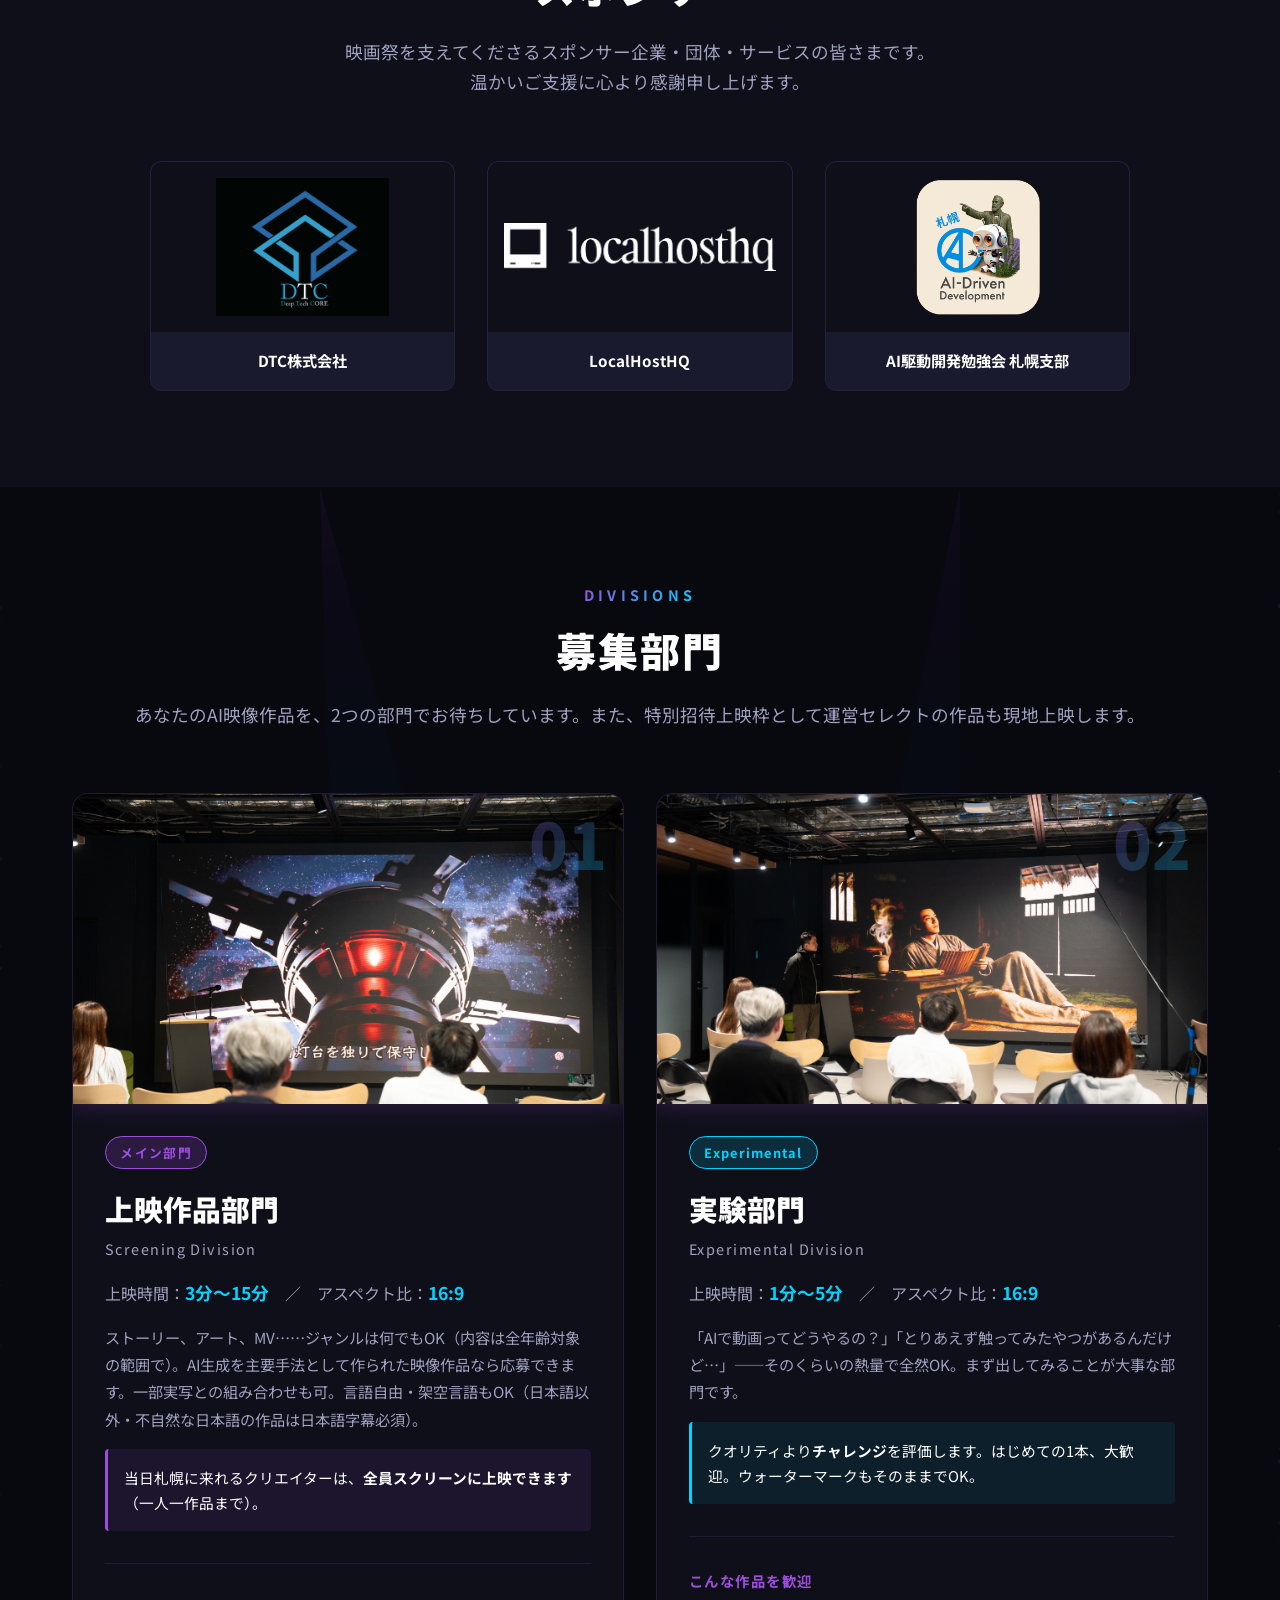
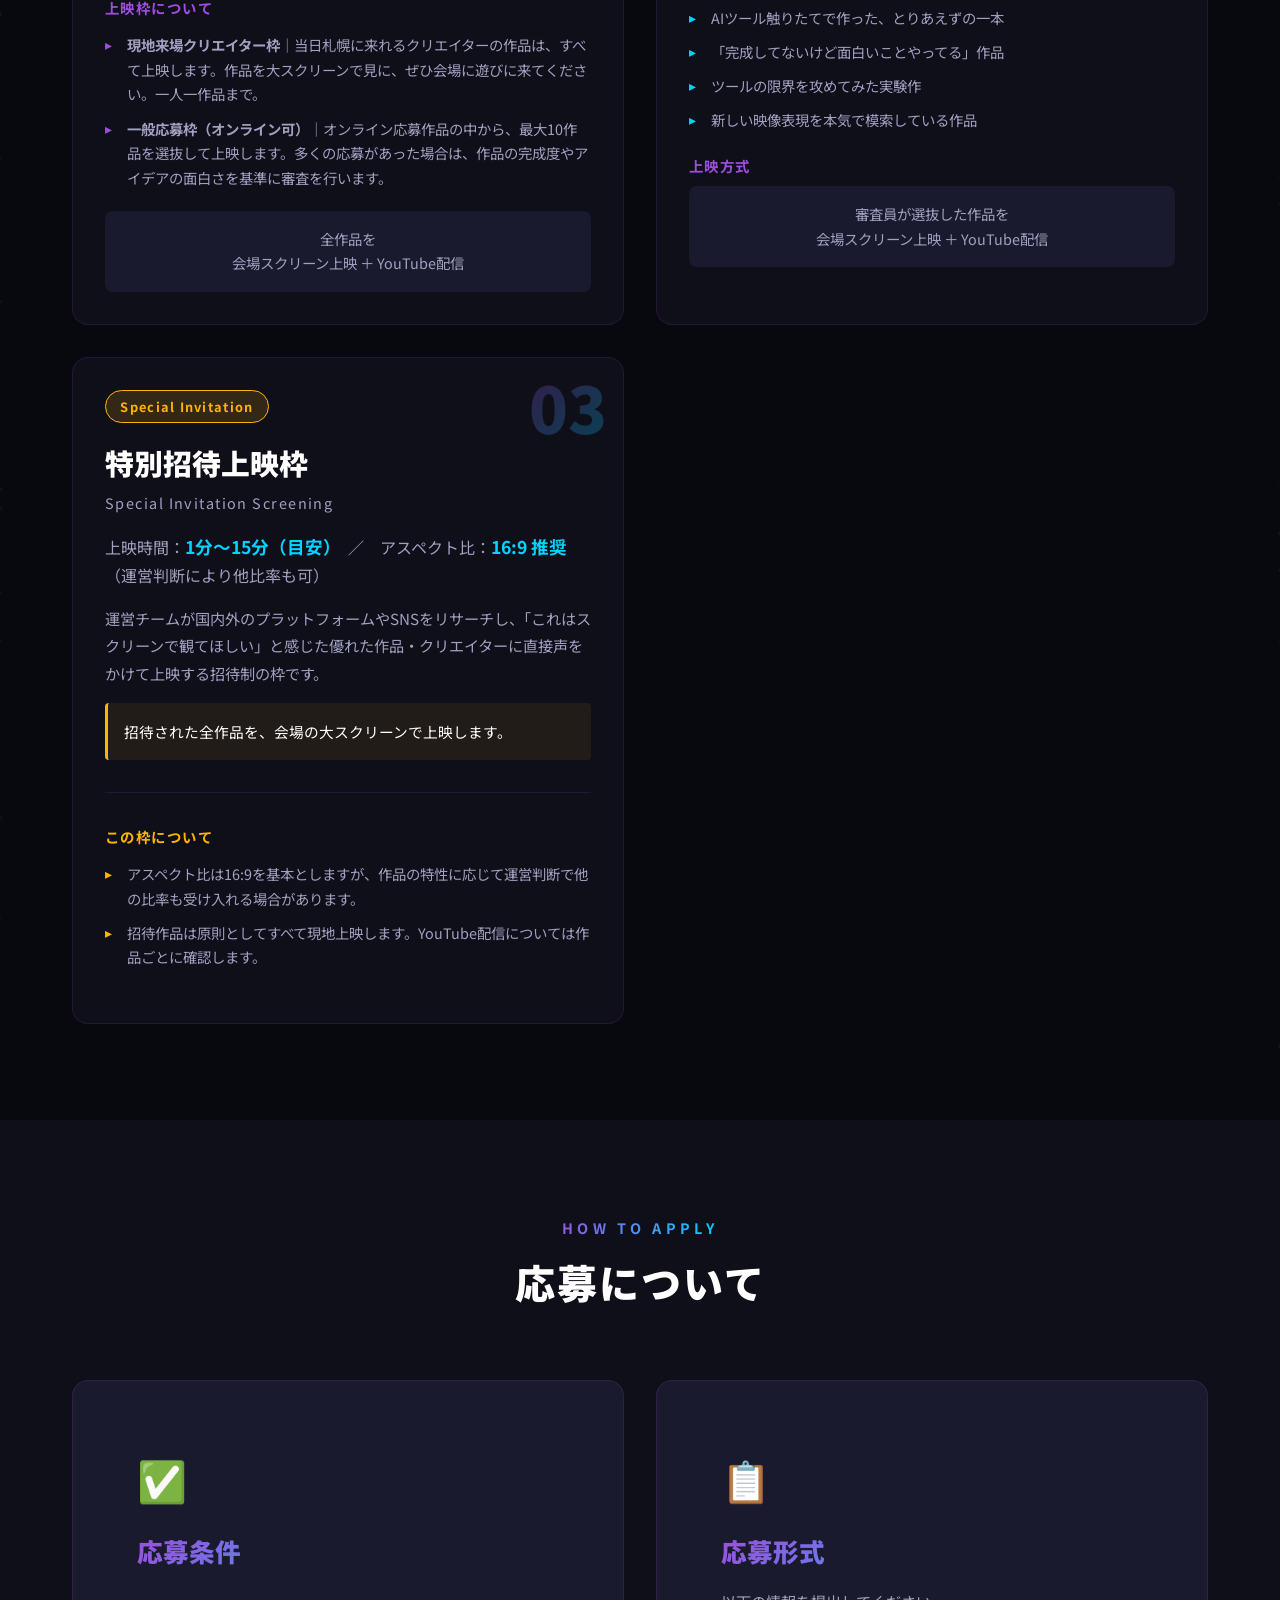
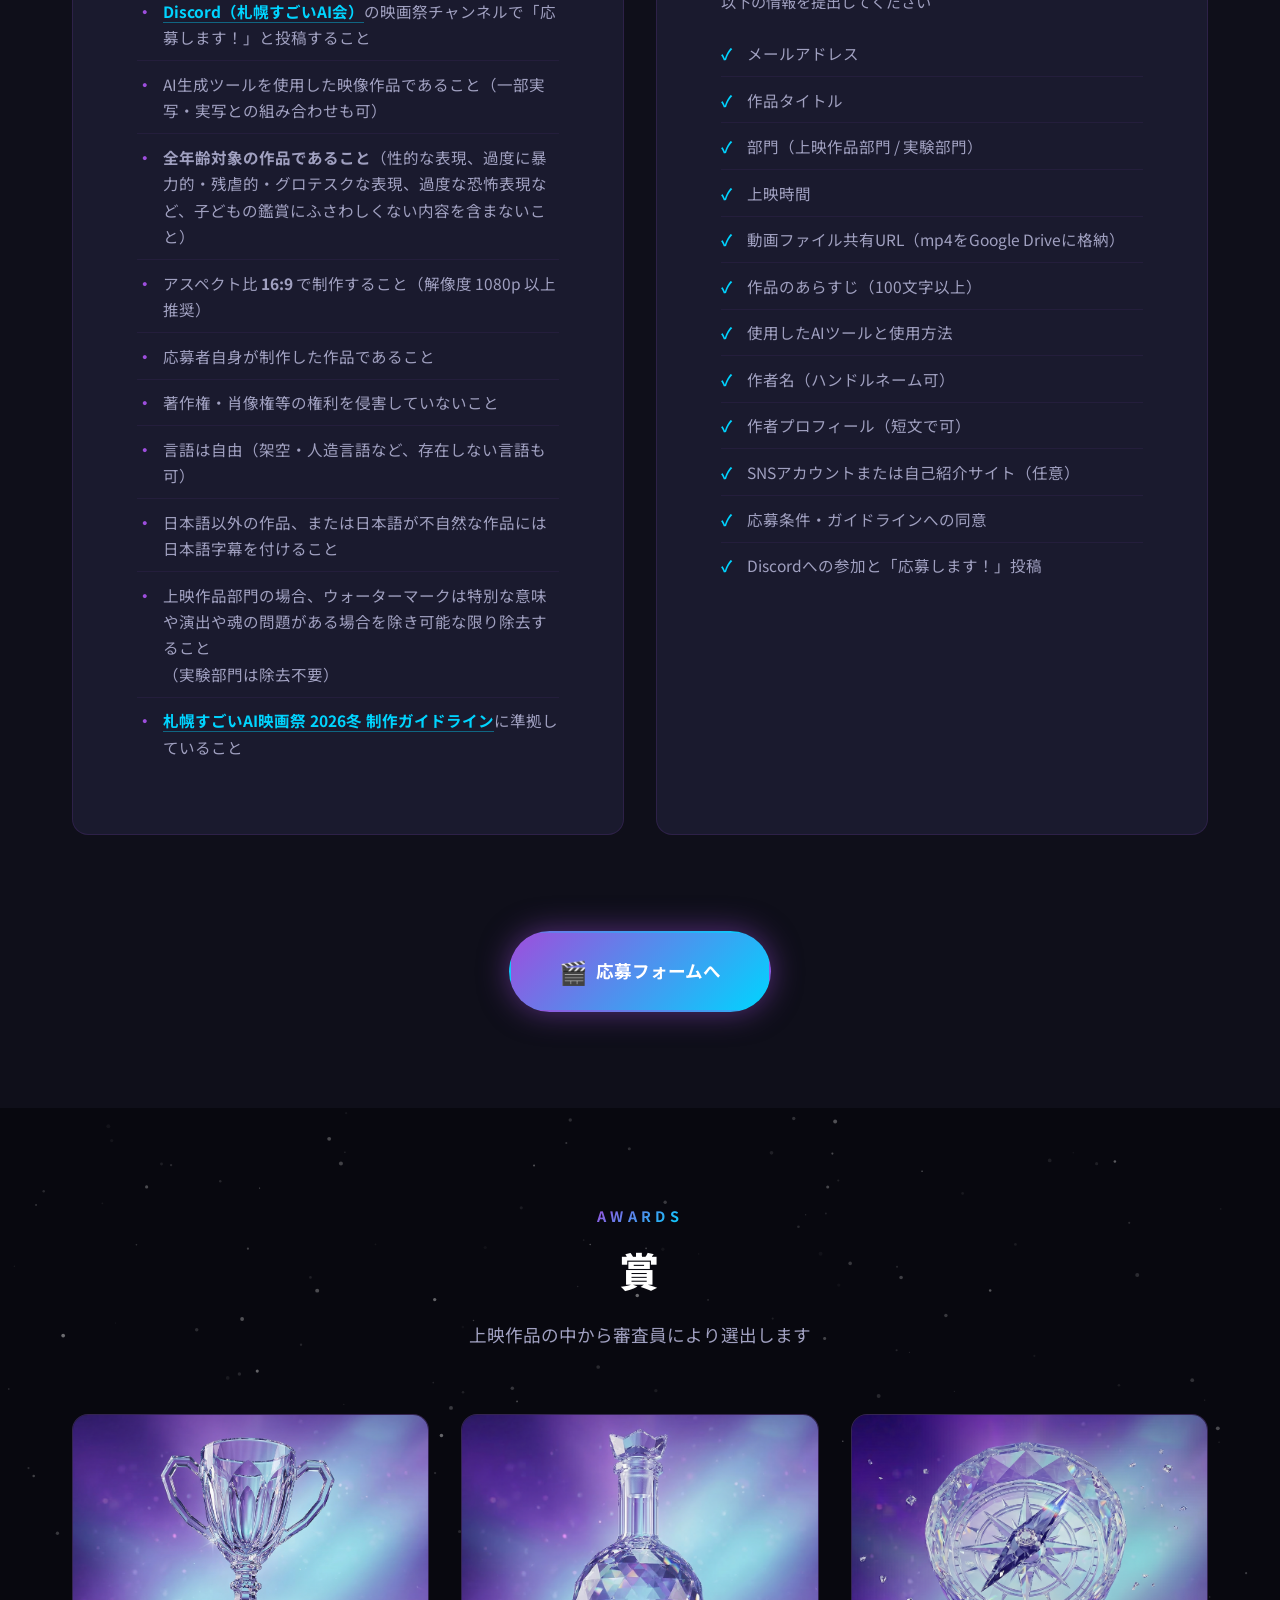
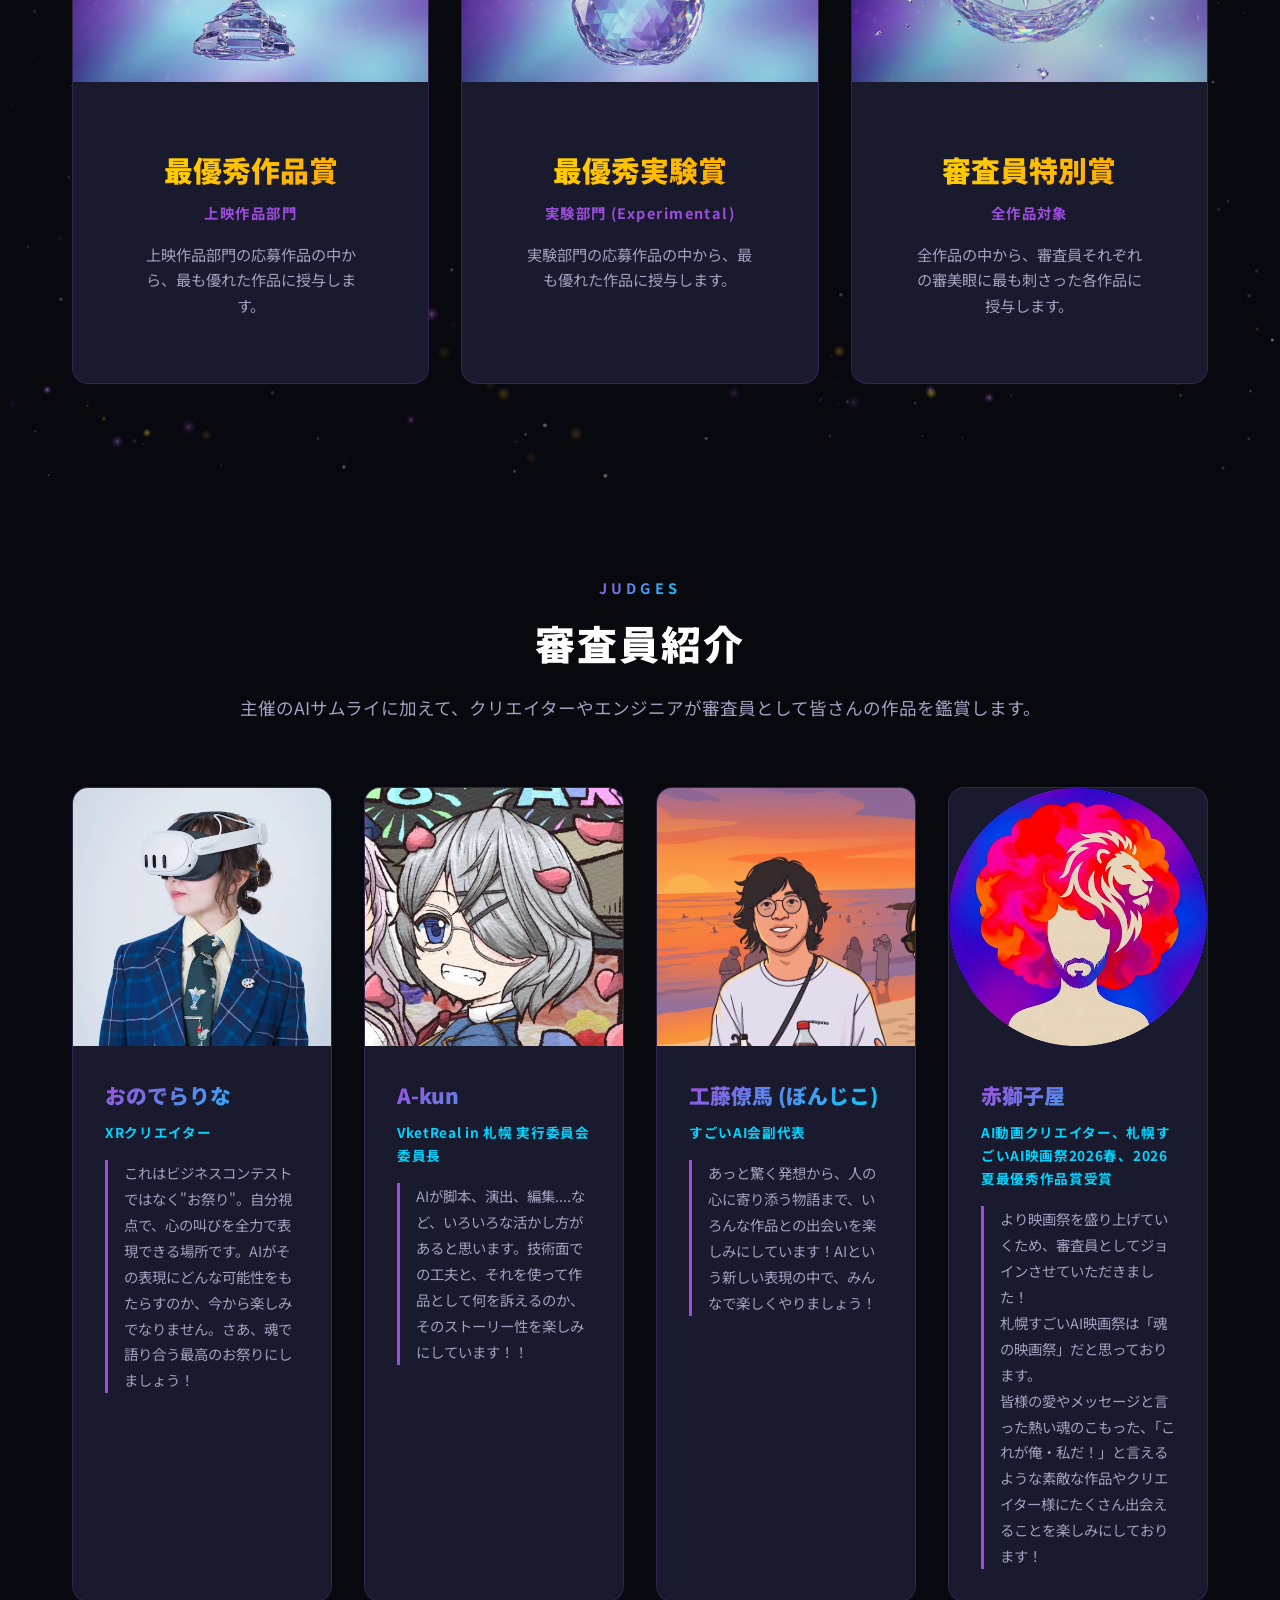
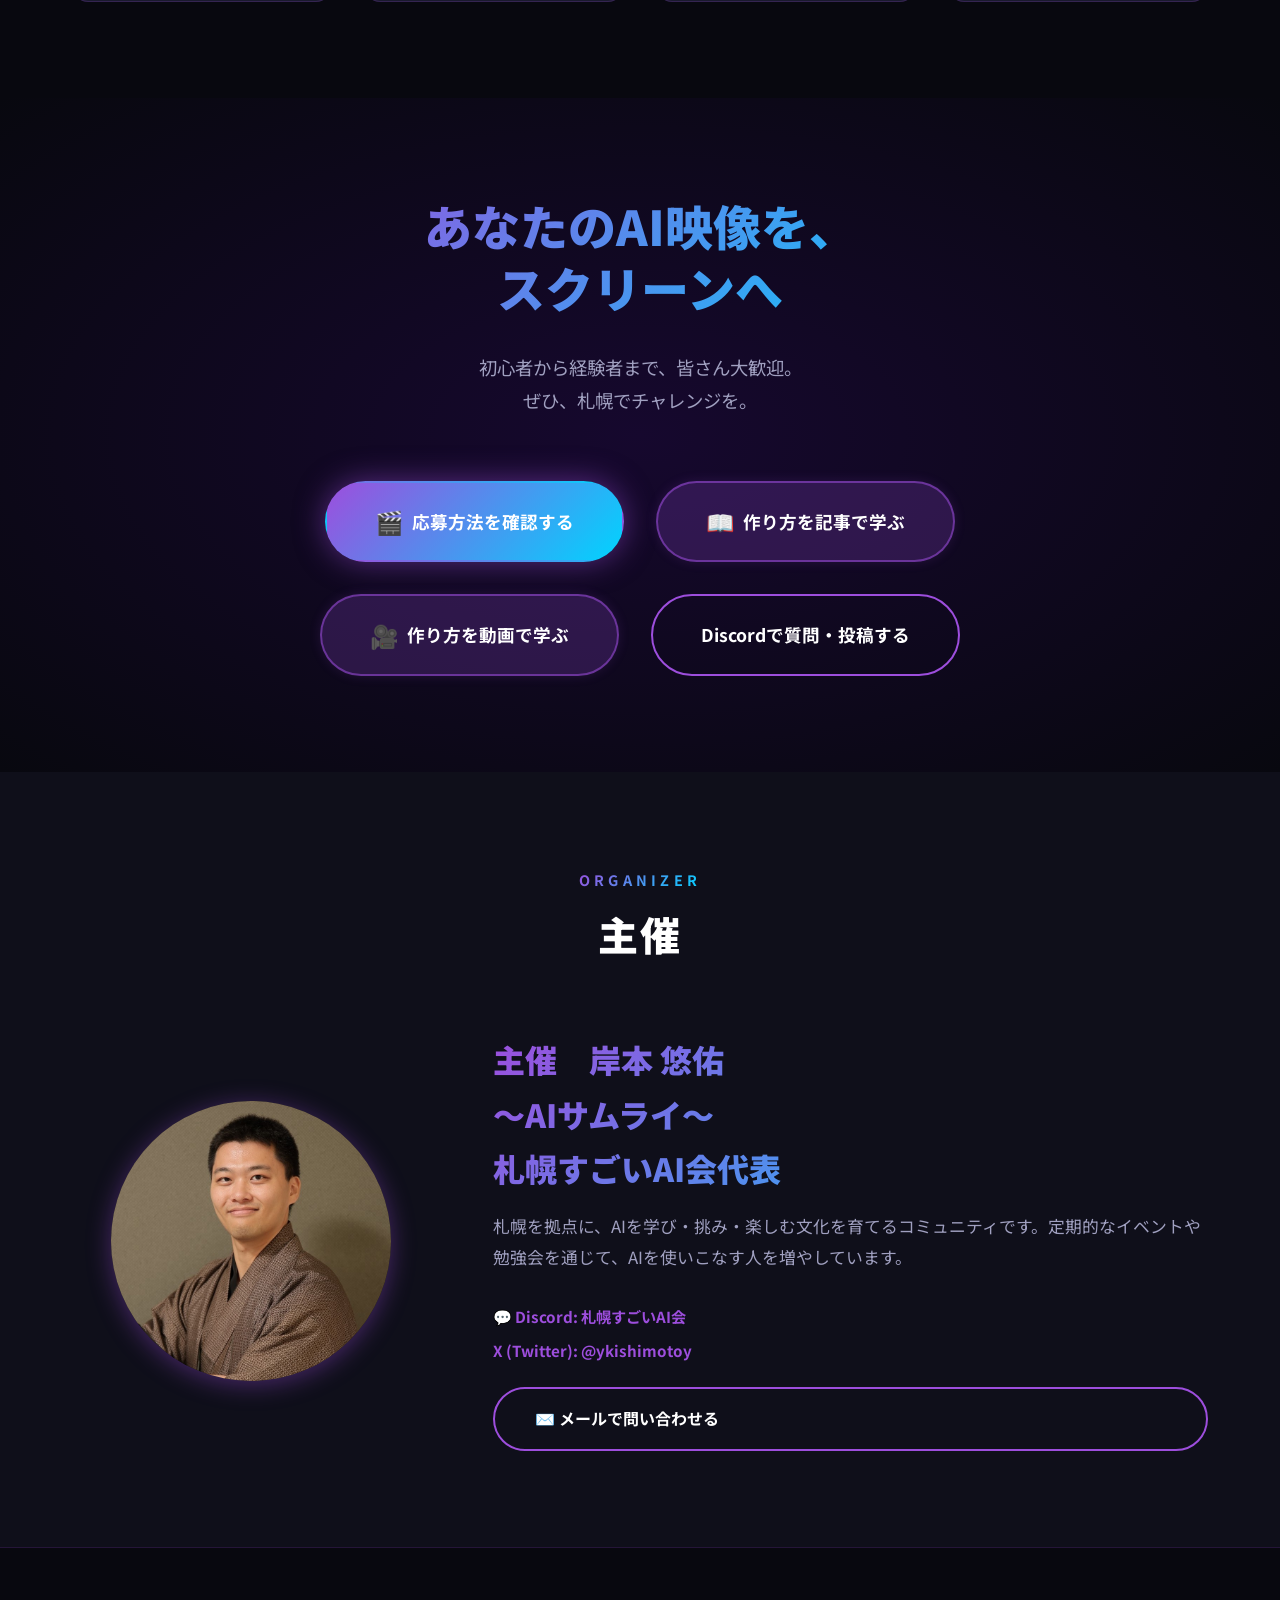
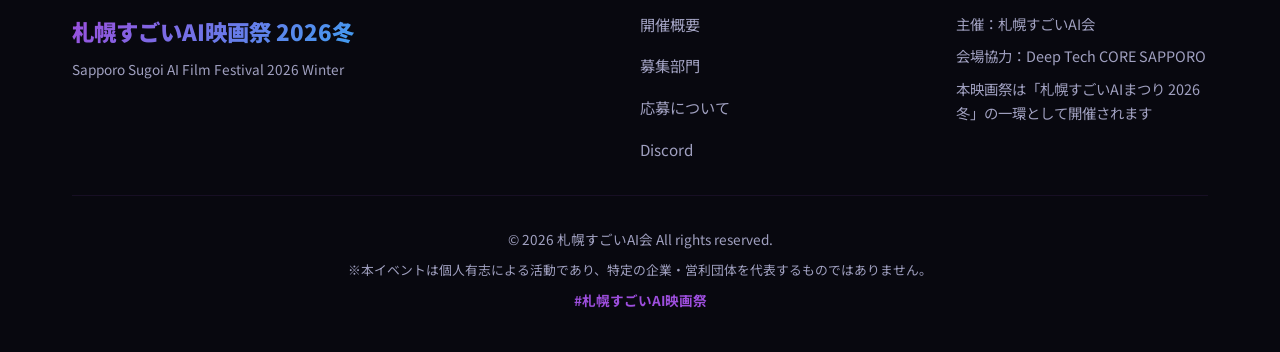
==== commit 94591083: "add jury" ====
--- a/index.html
+++ b/index.html
@@ -708,12 +708,11 @@
                     <span class="title-en">JUDGES</span>
                     <span class="title-ja" data-i18n="sec-judges">審査員紹介</span>
                 </h2>
-                <p class="section-description" data-i18n="judges-desc">主催のAIサムライに加えて、4名のクリエイター・エンジニアが審査員として皆さんの作品を鑑賞します。</p>
+                <p class="section-description" data-i18n="judges-desc">主催のAIサムライに加えて、クリエイターやエンジニアが審査員として皆さんの作品を鑑賞します。</p>
             </div>
             <div class="judges-grid">
 
                 <!-- Judge 1 -->
-                <!--
                 <div class="judge-card">
                     <div class="judge-image-wrap">
                         <img src="images/おのでらりな.jpg" alt="おのでらりな" class="judge-image">
@@ -724,7 +723,6 @@
                         <blockquote class="judge-comment" data-i18n="judge1-comment">これはビジネスコンテストではなく"お祭り"。自分視点で、心の叫びを全力で表現できる場所です。AIがその表現にどんな可能性をもたらすのか、今から楽しみでなりません。さあ、魂で語り合う最高のお祭りにしましょう！</blockquote>
                     </div>
                 </div>
-                -->
 
                 <!-- Judge 2 -->
                 <!--
@@ -741,7 +739,6 @@
                 -->
 
                 <!-- Judge 3 -->
-                <!--
                 <div class="judge-card">
                     <div class="judge-image-wrap">
                         <img src="images/akun.png" alt="A-kun" class="judge-image">
@@ -752,7 +749,6 @@
                         <blockquote class="judge-comment" data-i18n="judge3-comment">AIが脚本、演出、編集....など、いろいろな活かし方があると思います。技術面での工夫と、それを使って作品として何を訴えるのか、そのストーリー性を楽しみにしています！！</blockquote>
                     </div>
                 </div>
-                -->
 
                 <!-- Judge 4 -->
                 <div class="judge-card">
@@ -763,6 +759,18 @@
                         <h3 class="judge-name" data-i18n="judge4-name">工藤僚馬 (ぼんじこ)</h3>
                         <p class="judge-title" data-i18n="judge4-title">すごいAI会副代表</p>
                         <blockquote class="judge-comment" data-i18n="judge4-comment">あっと驚く発想から、人の心に寄り添う物語まで、いろんな作品との出会いを楽しみにしています！AIという新しい表現の中で、みんなで楽しくやりましょう！</blockquote>
+                    </div>
+                </div>
+
+                <!-- Judge 5 -->
+                <div class="judge-card">
+                    <div class="judge-image-wrap">
+                        <img src="images/akajishiya.png" alt="赤獅子屋" class="judge-image">
+                    </div>
+                    <div class="judge-info">
+                        <h3 class="judge-name" data-i18n="judge5-name">赤獅子屋</h3>
+                        <p class="judge-title" data-i18n="judge5-title">AI動画クリエイター、札幌すごいAI映画祭2026春、2026夏最優秀作品賞受賞</p>
+                        <blockquote class="judge-comment" data-i18n="judge5-comment">より映画祭を盛り上げていくため、審査員としてジョインさせていただきました！<br>札幌すごいAI映画祭は「魂の映画祭」だと思っております。<br>皆様の愛やメッセージと言った熱い魂のこもった、「これが俺・私だ！」と言えるような素敵な作品やクリエイター様にたくさん出会えることを楽しみにしております！</blockquote>
                     </div>
                 </div>
 
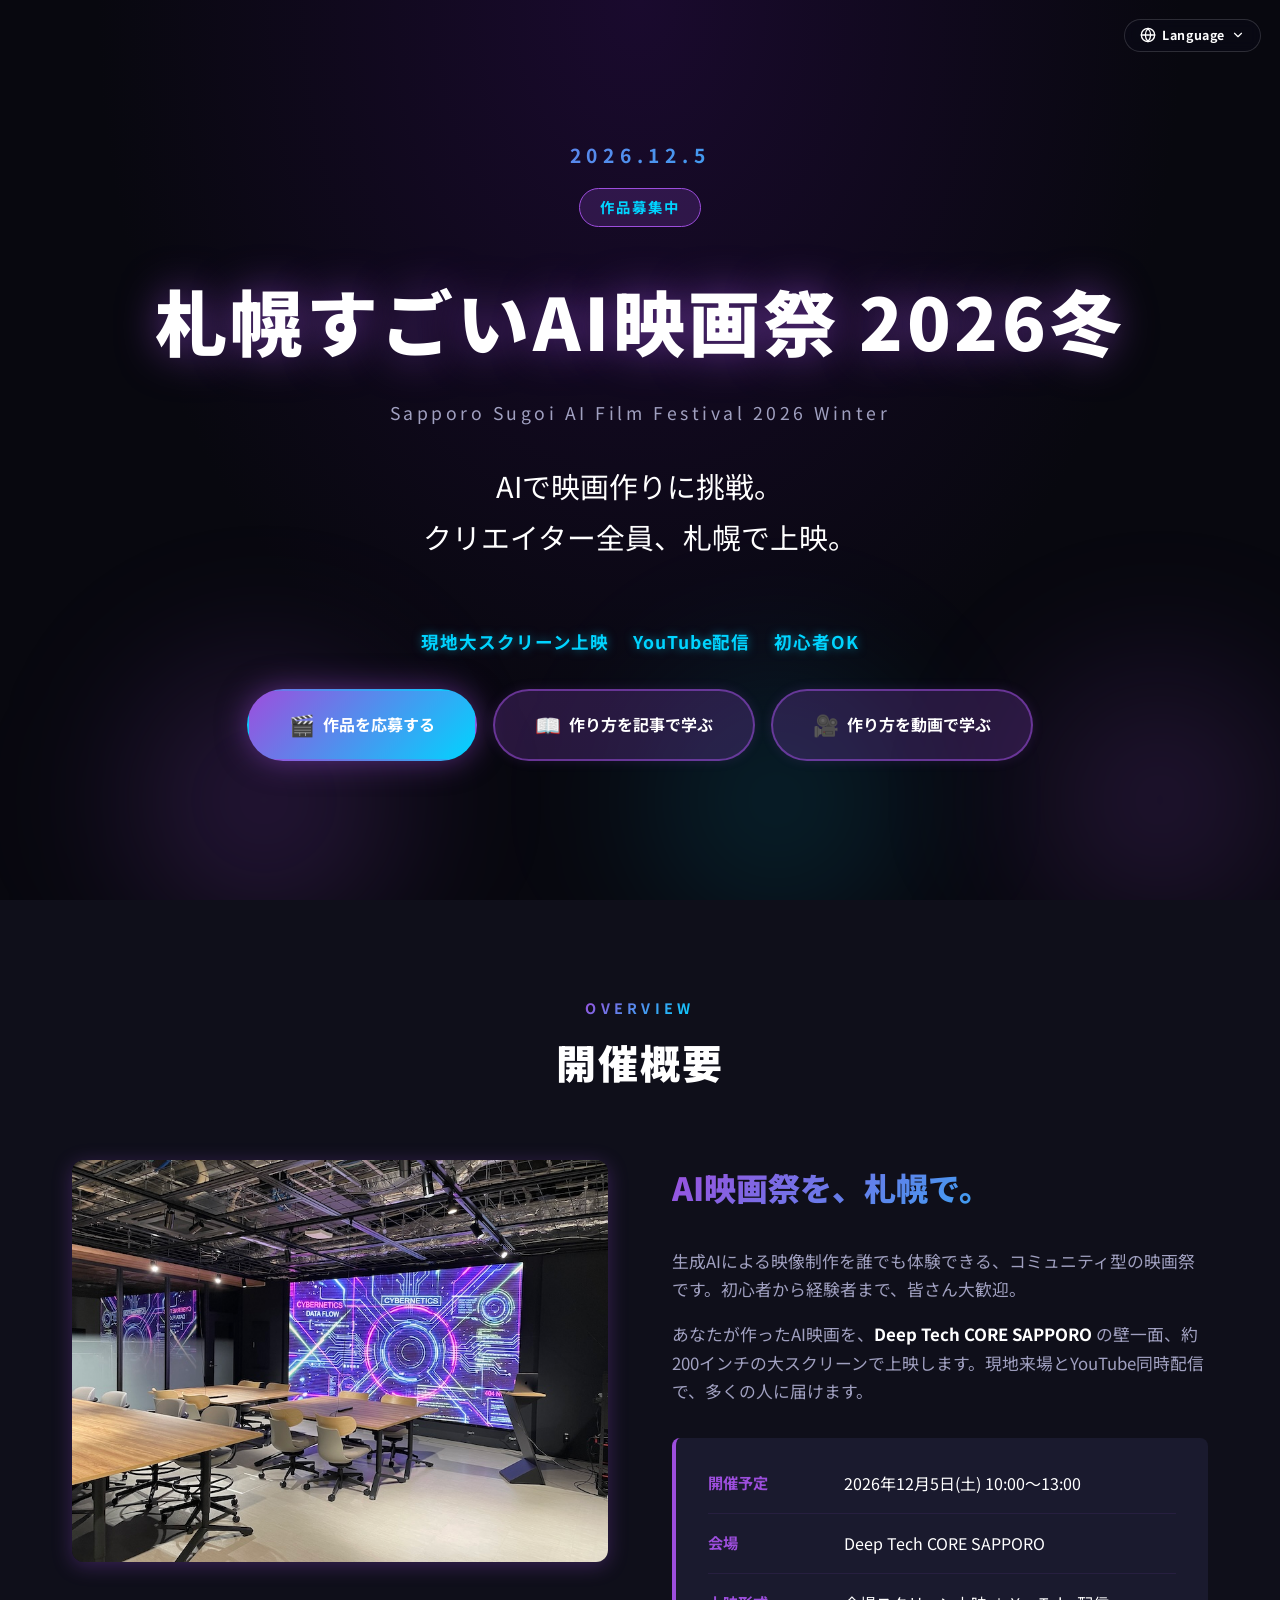
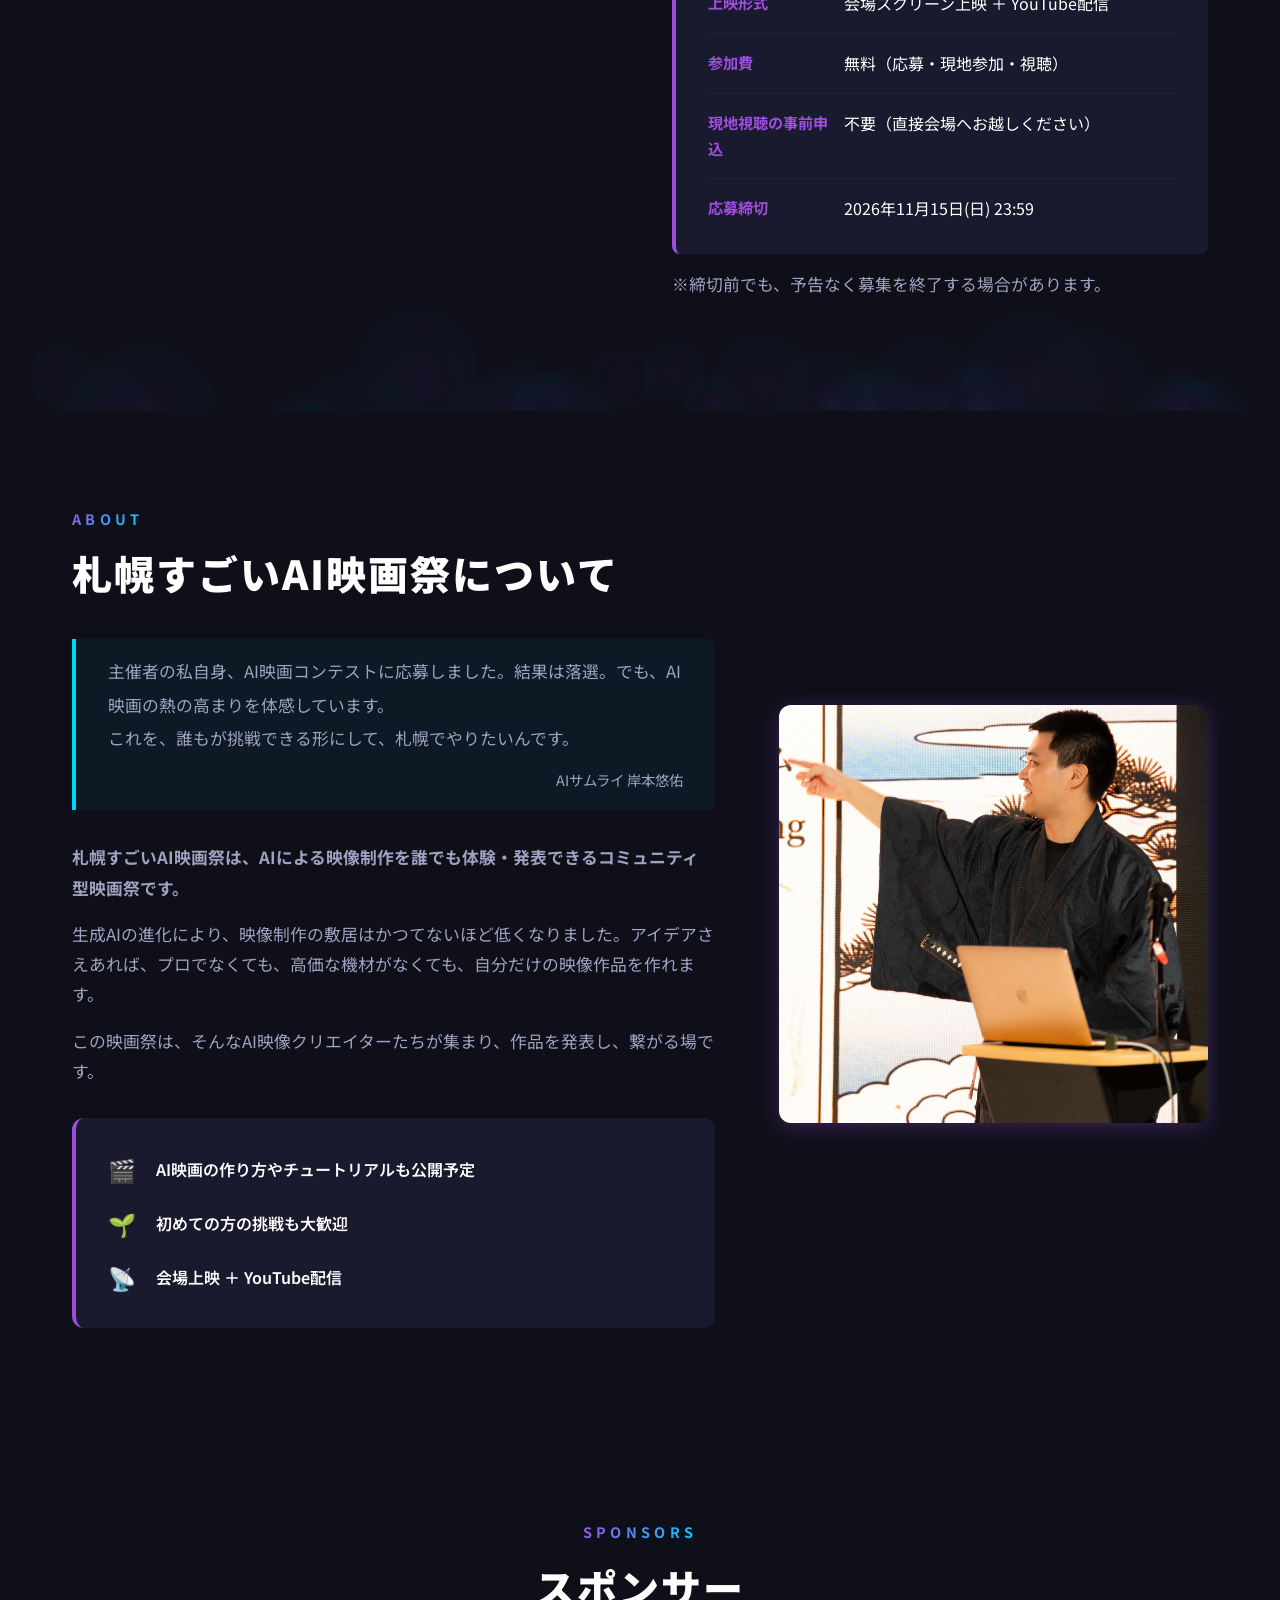
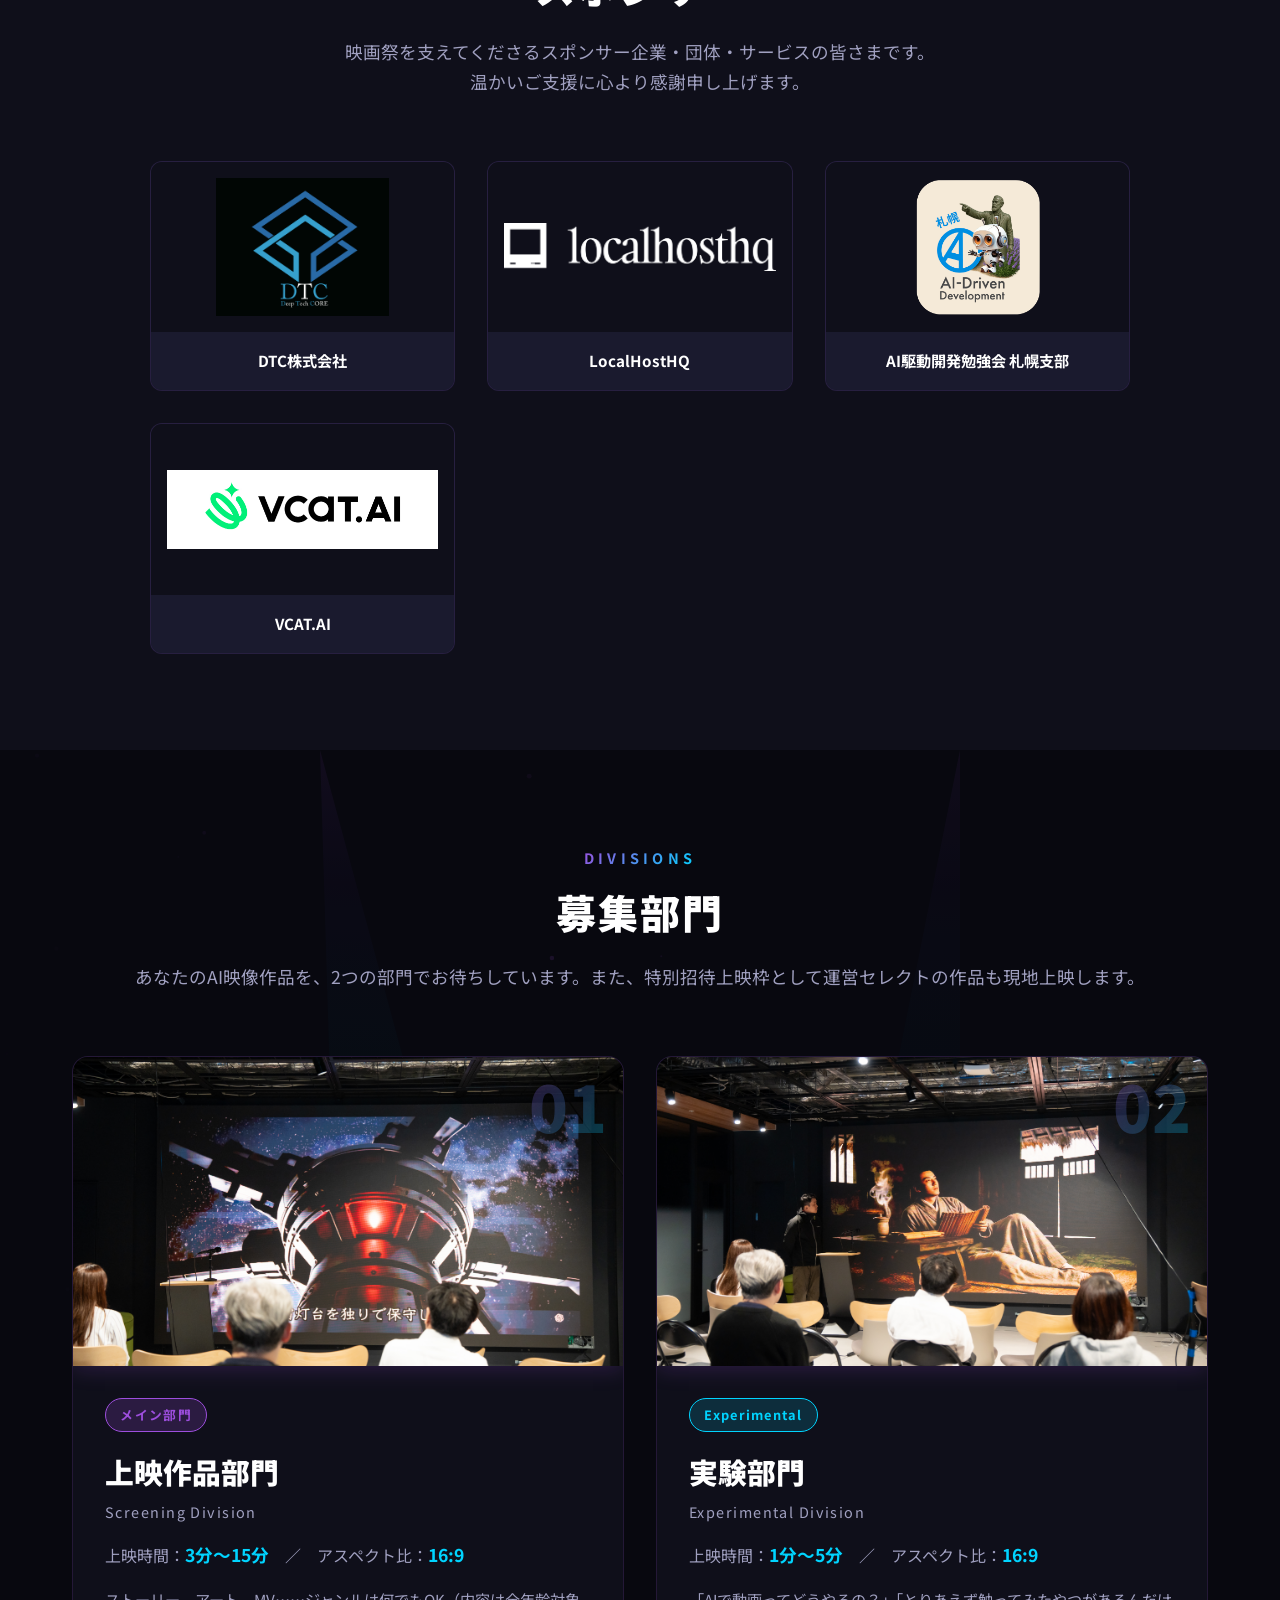
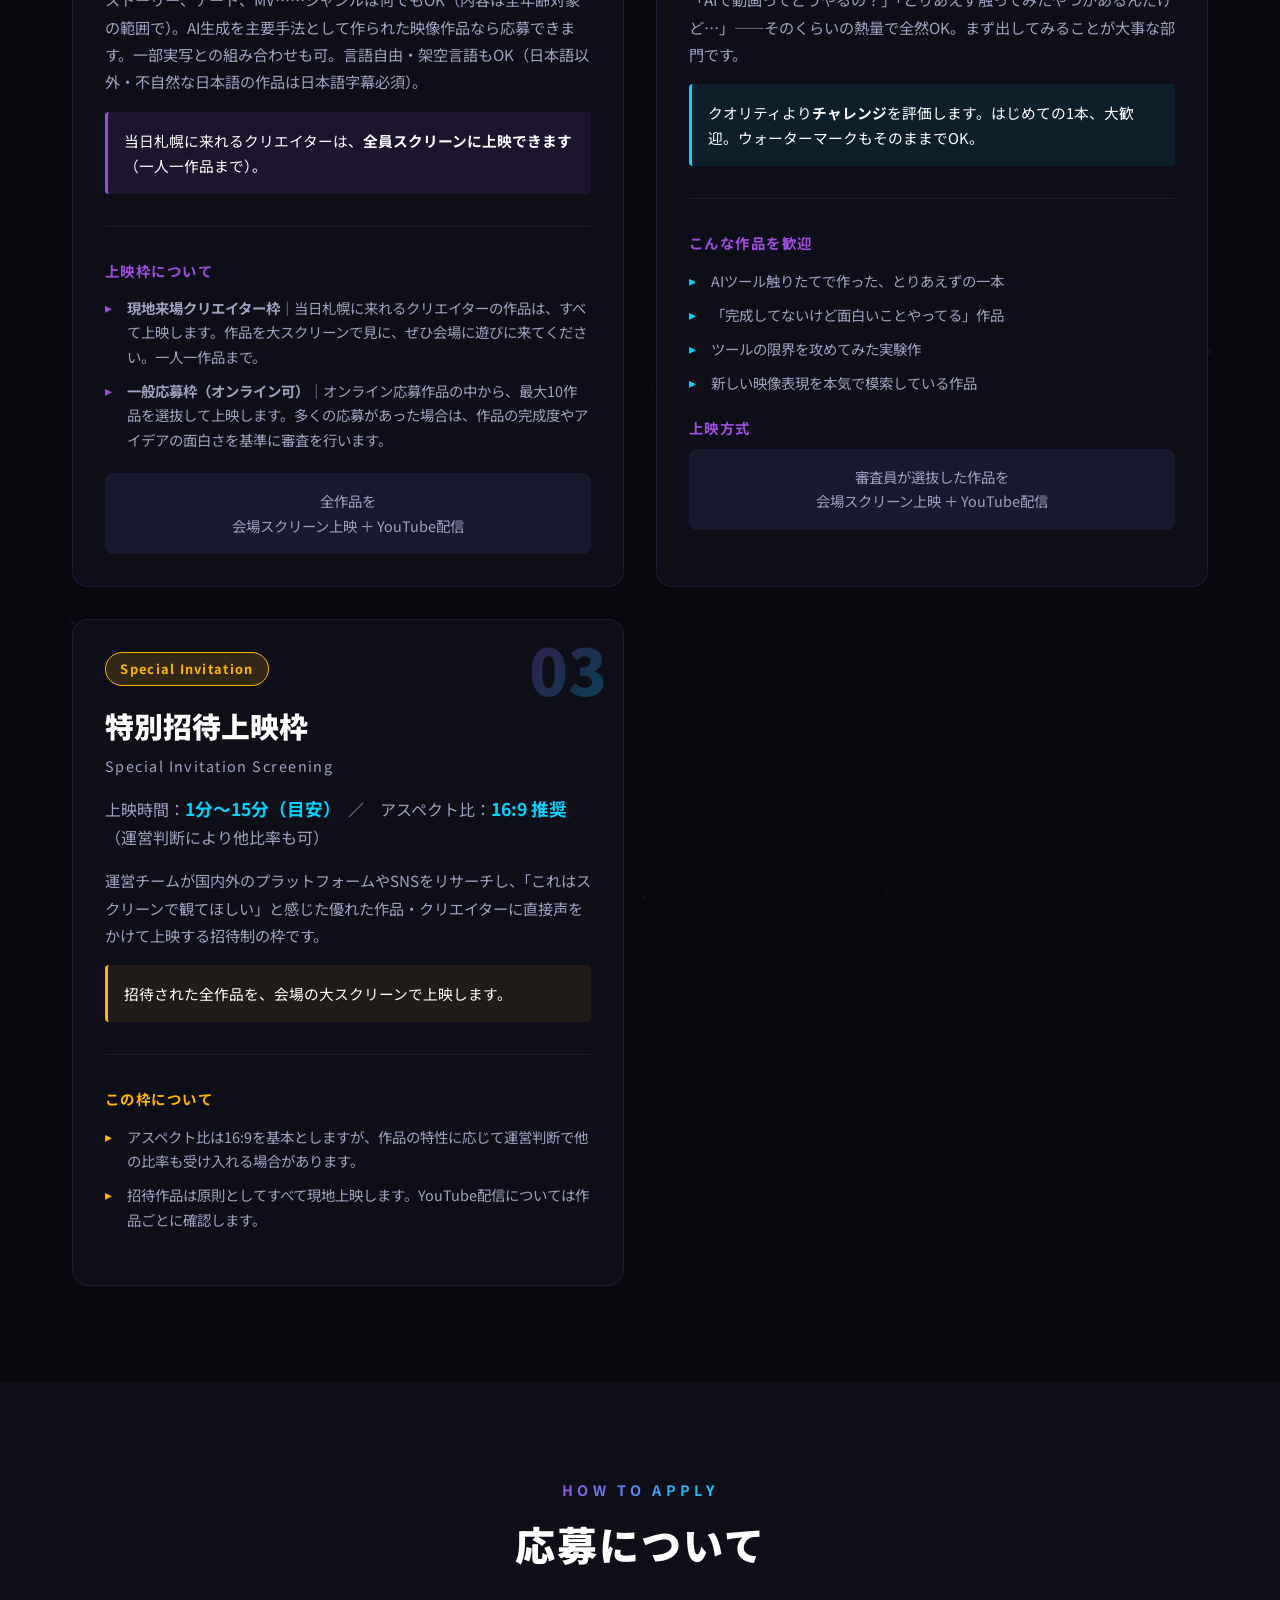
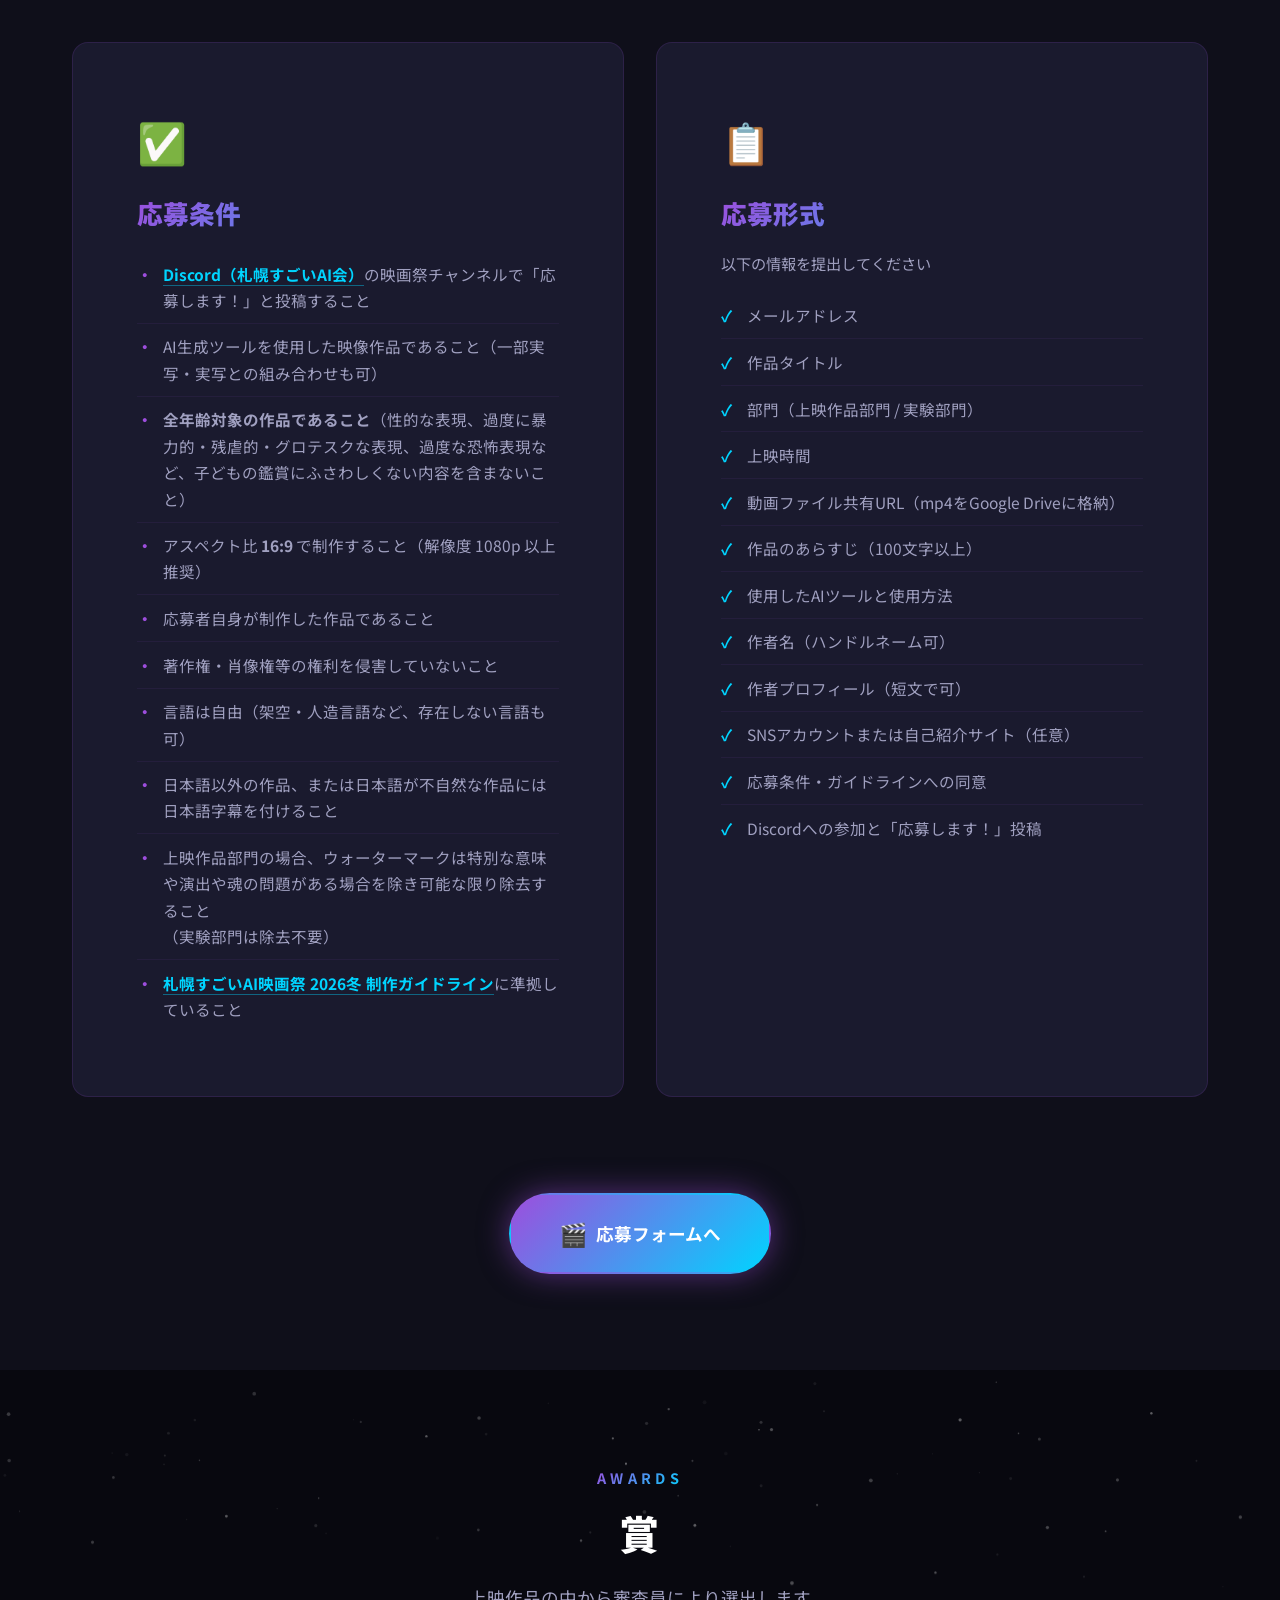
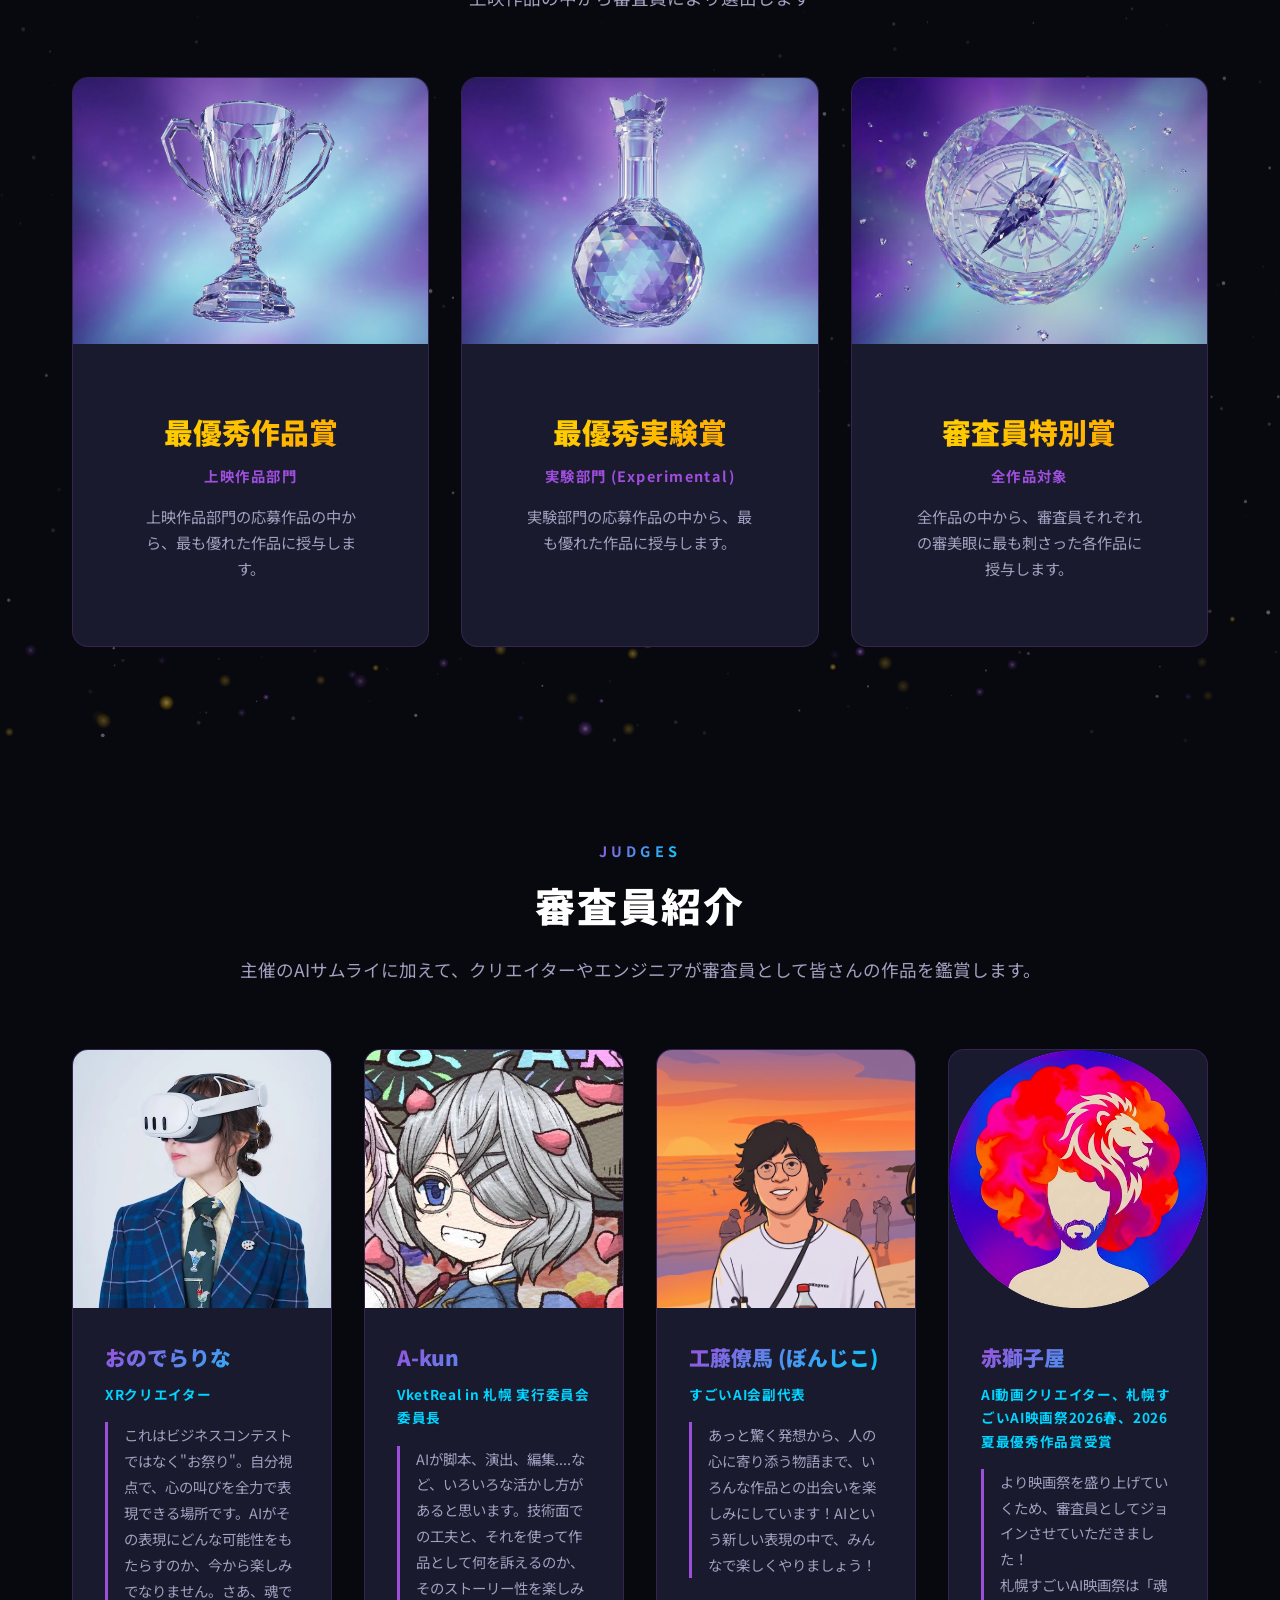
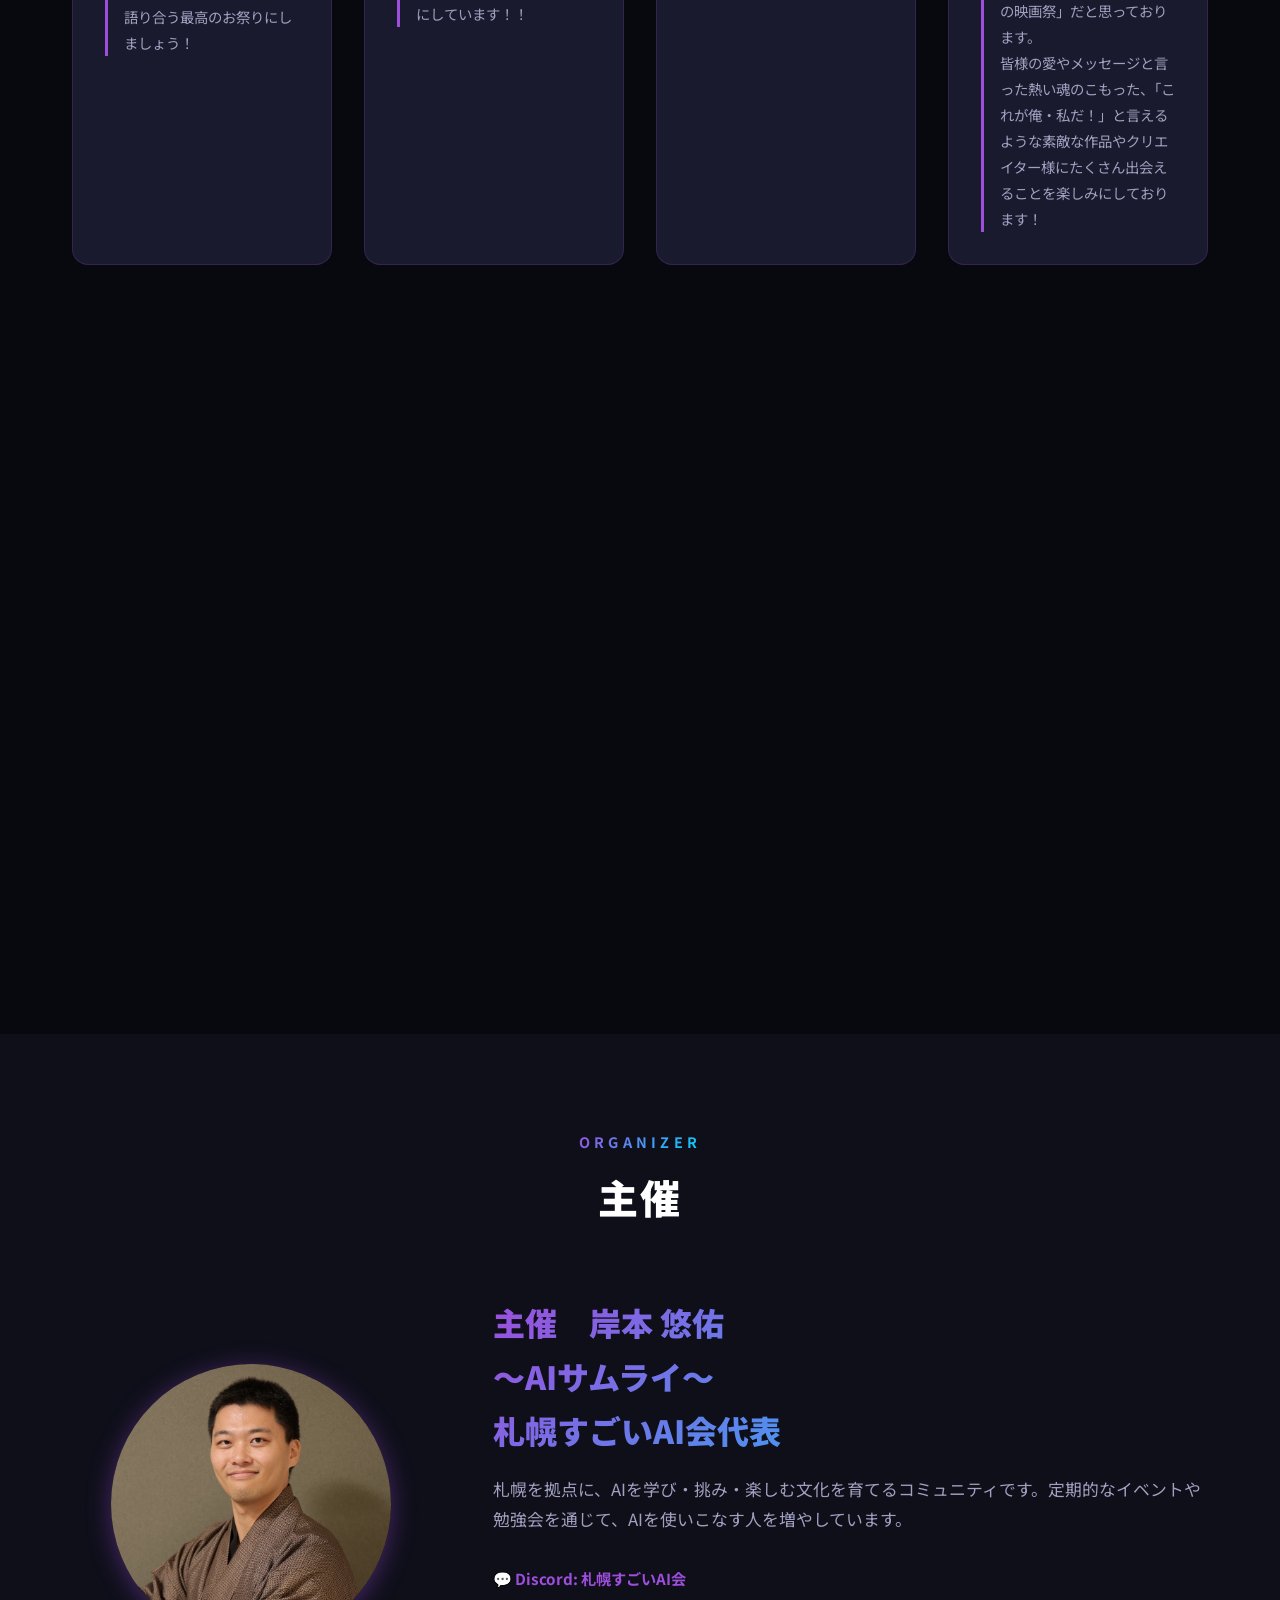
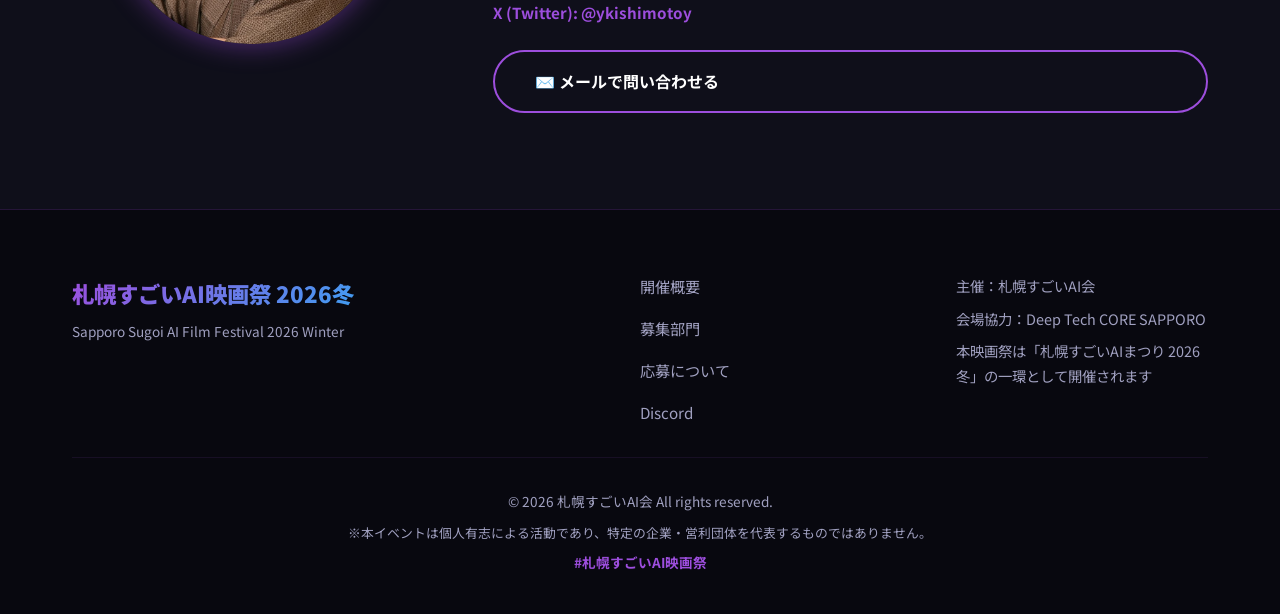
==== commit b841350e: "add vcatai" ====
--- a/index.html
+++ b/index.html
@@ -482,6 +482,12 @@
                     </div>
                     <div class="sponsor-name" data-i18n="sponsor-aiddsapporo">AI駆動開発勉強会 札幌支部</div>
                 </a>
+                <a href="https://vcat.ai/" target="_blank" rel="noopener noreferrer" class="sponsor-card">
+                    <div class="sponsor-logo">
+                        <img src="images/vcatai.jpg" alt="VCAT.AI">
+                    </div>
+                    <div class="sponsor-name">VCAT.AI</div>
+                </a>
             </div>
             <!-- スポンサー募集ボタン（後日公開用）
             <div class="sponsors-cta" style="text-align: center; margin-top: 2.5rem;">
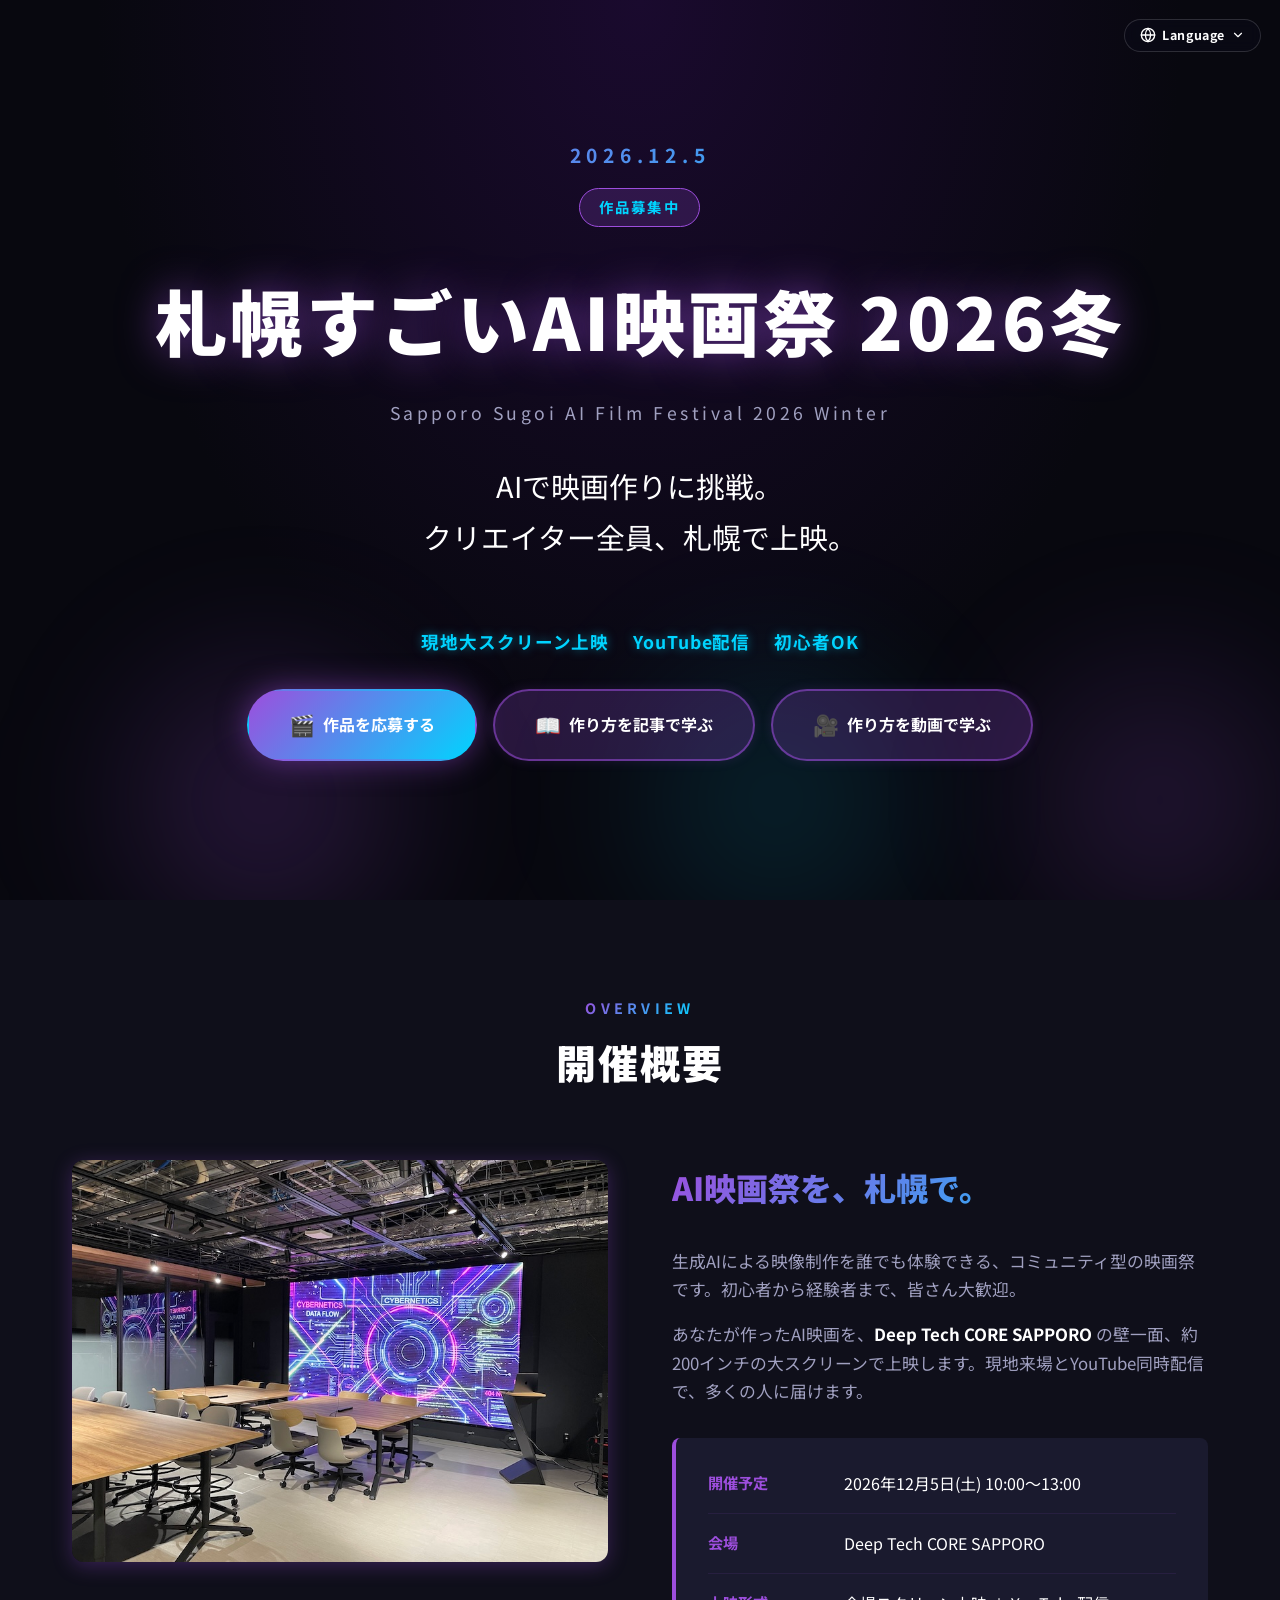
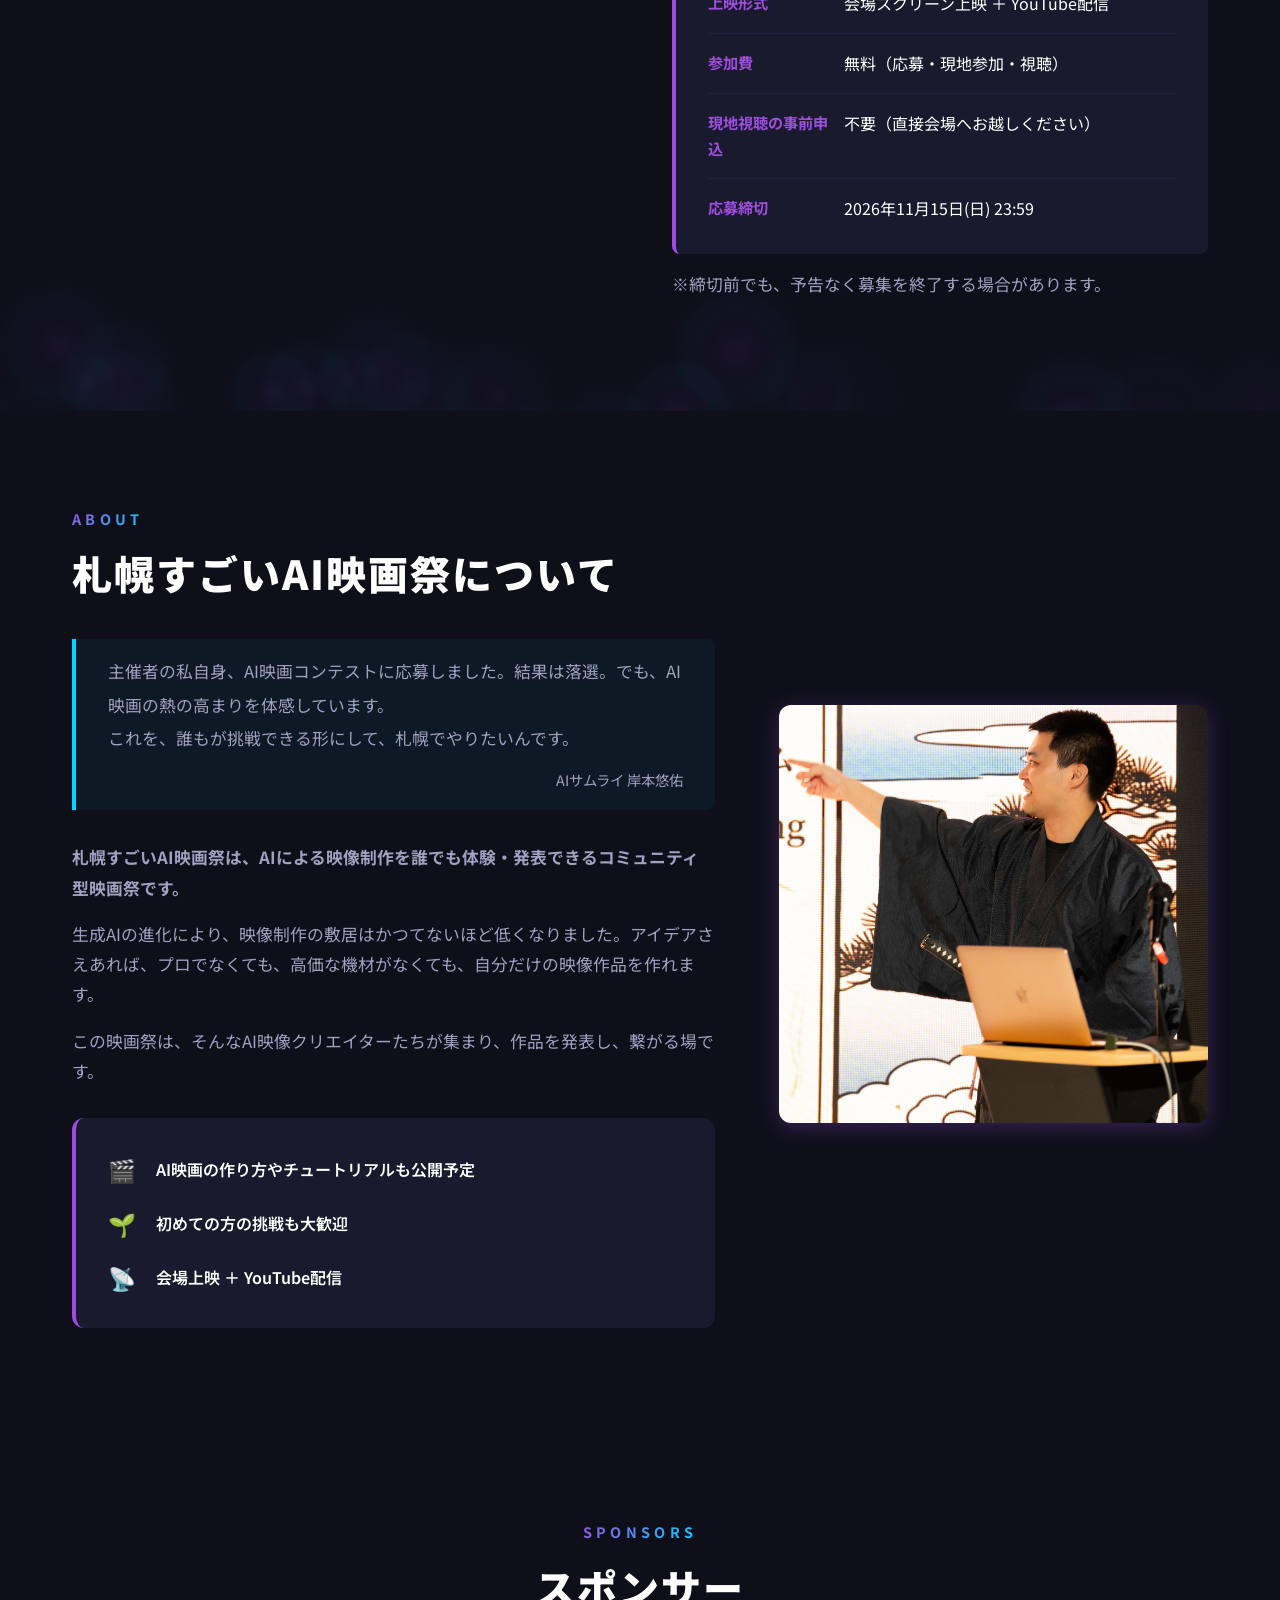
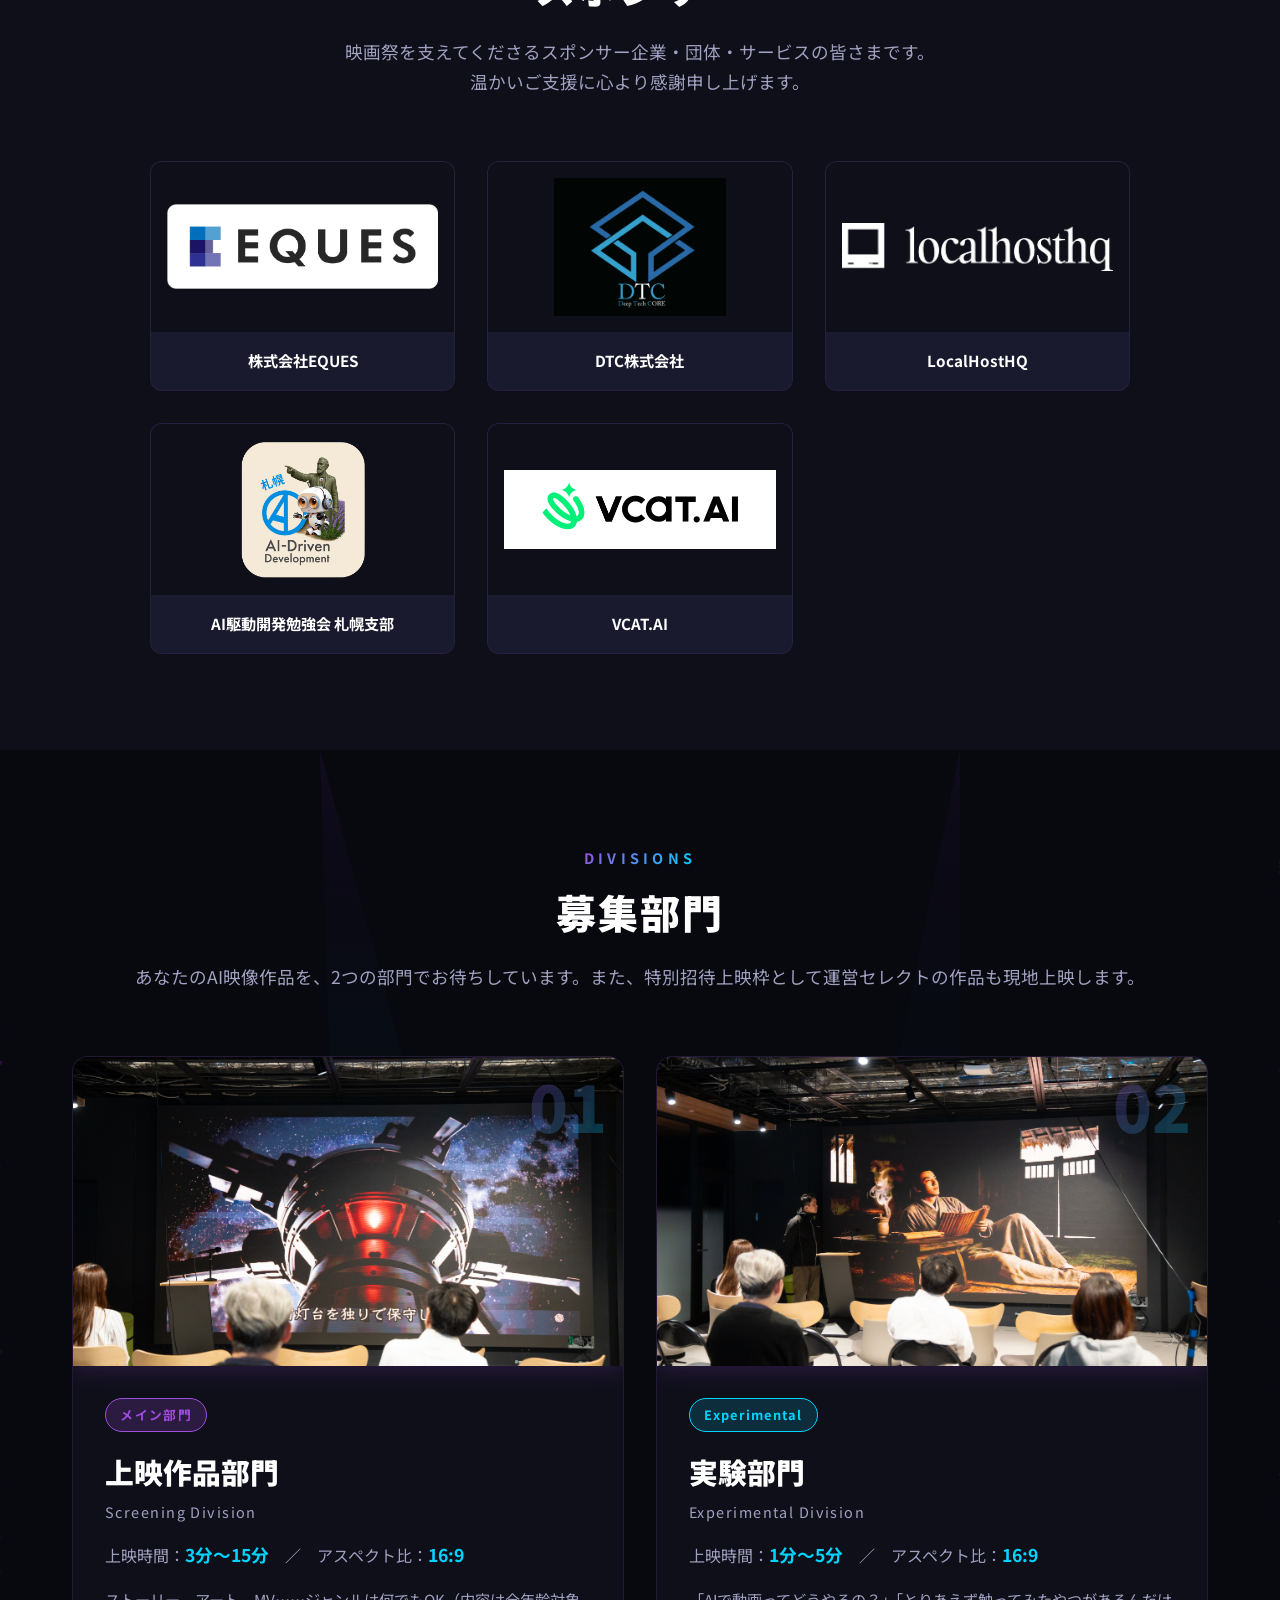
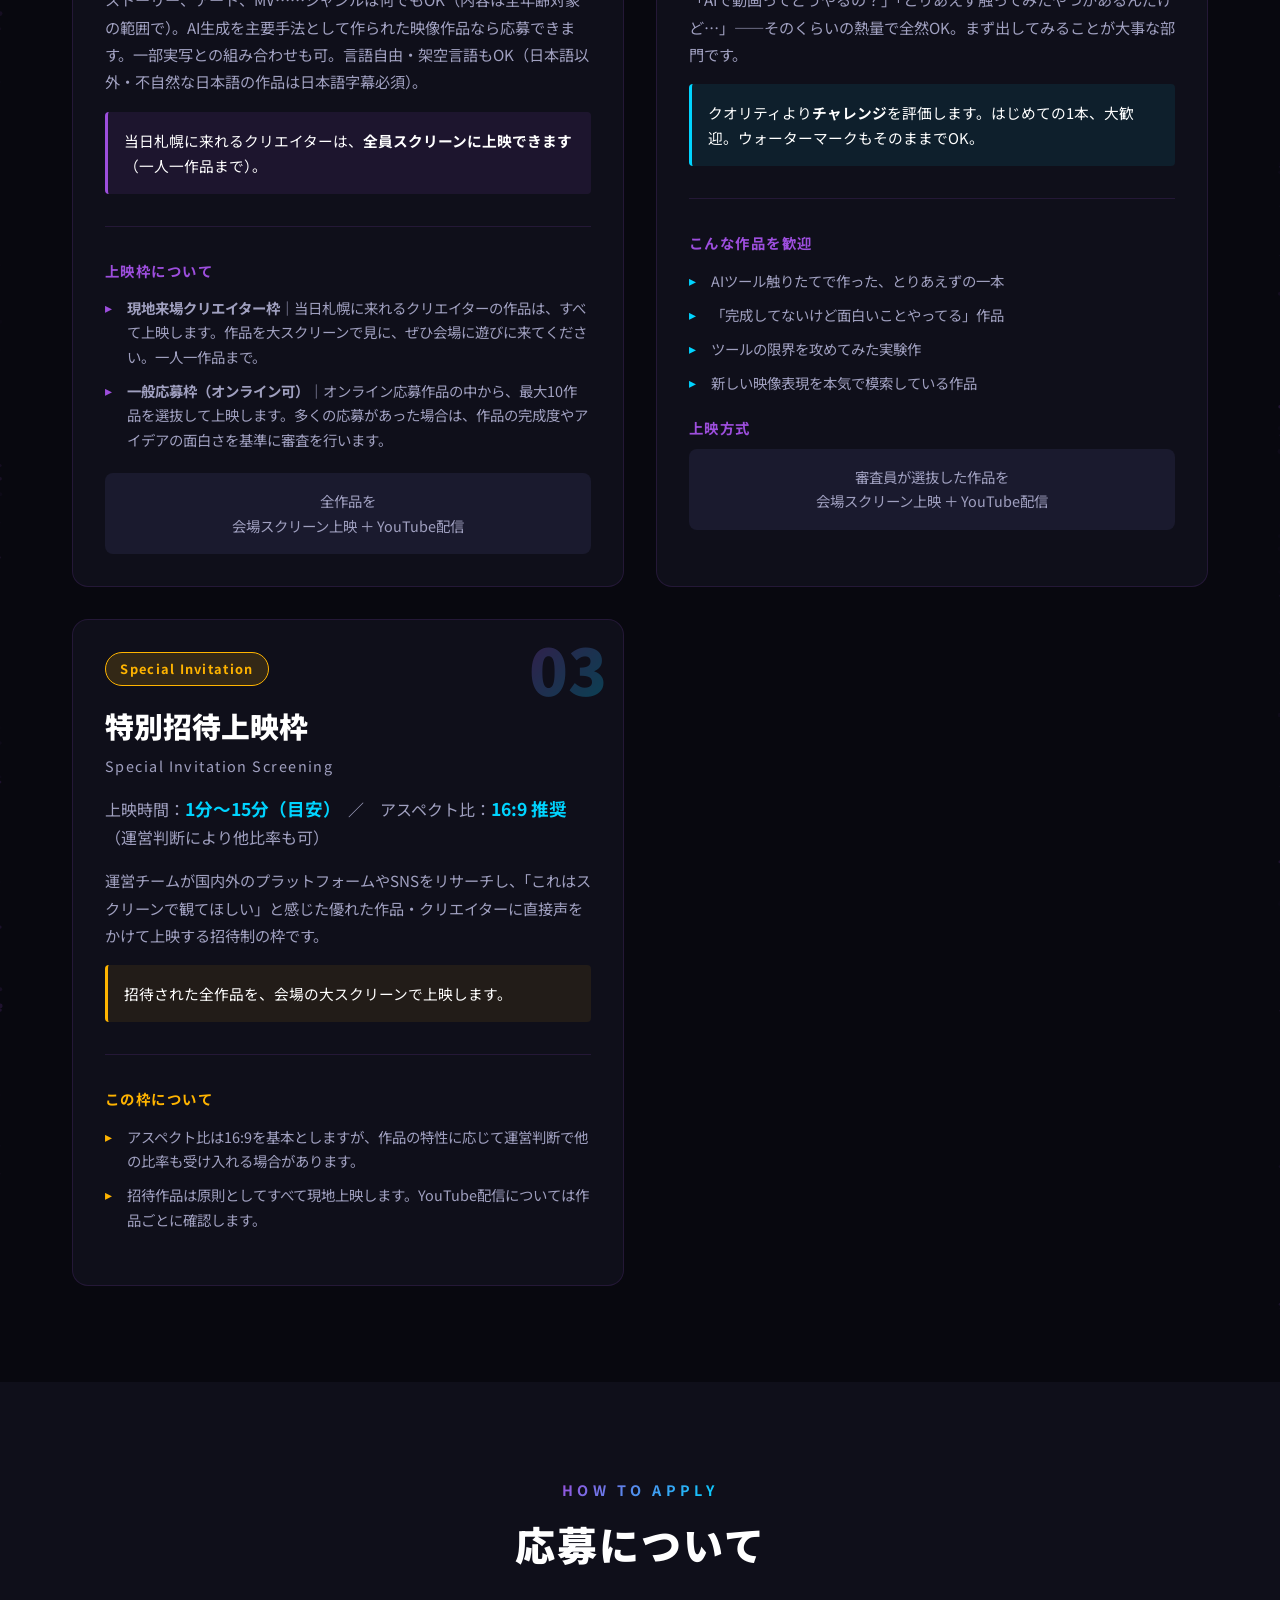
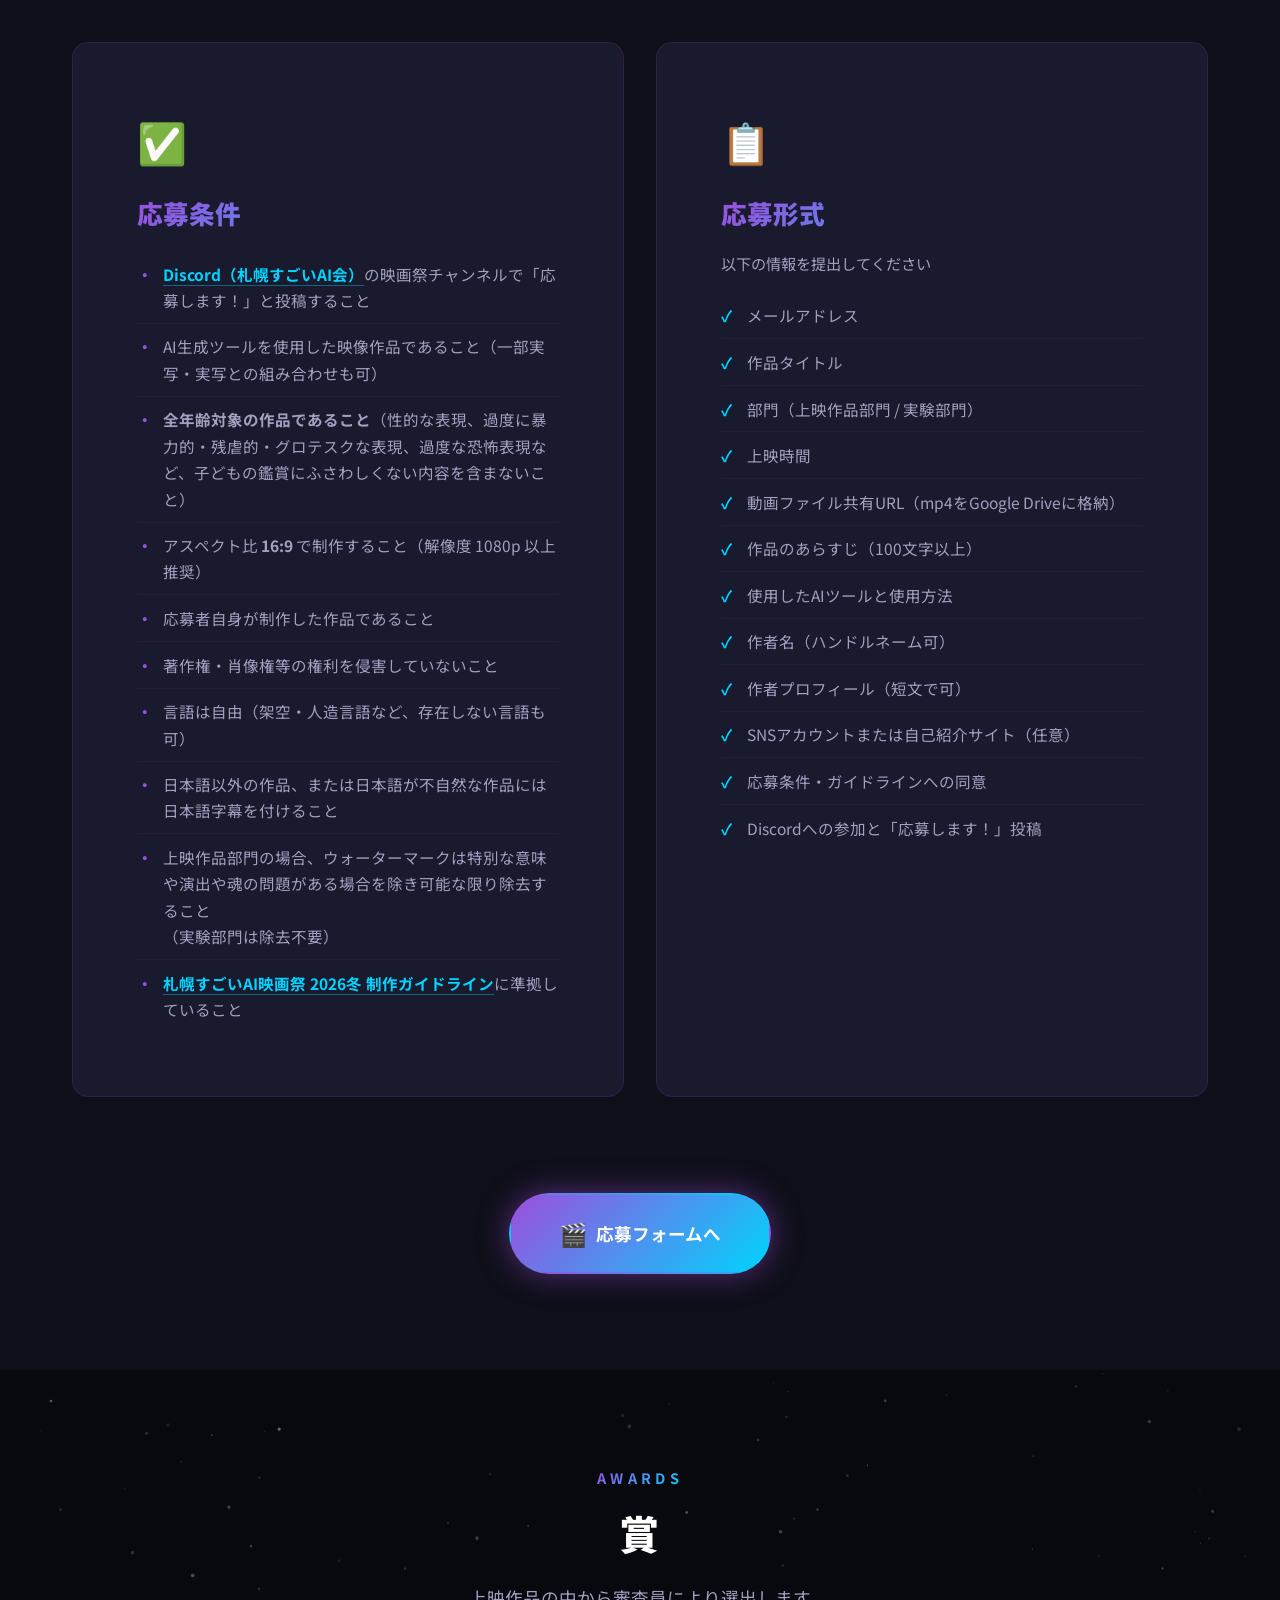
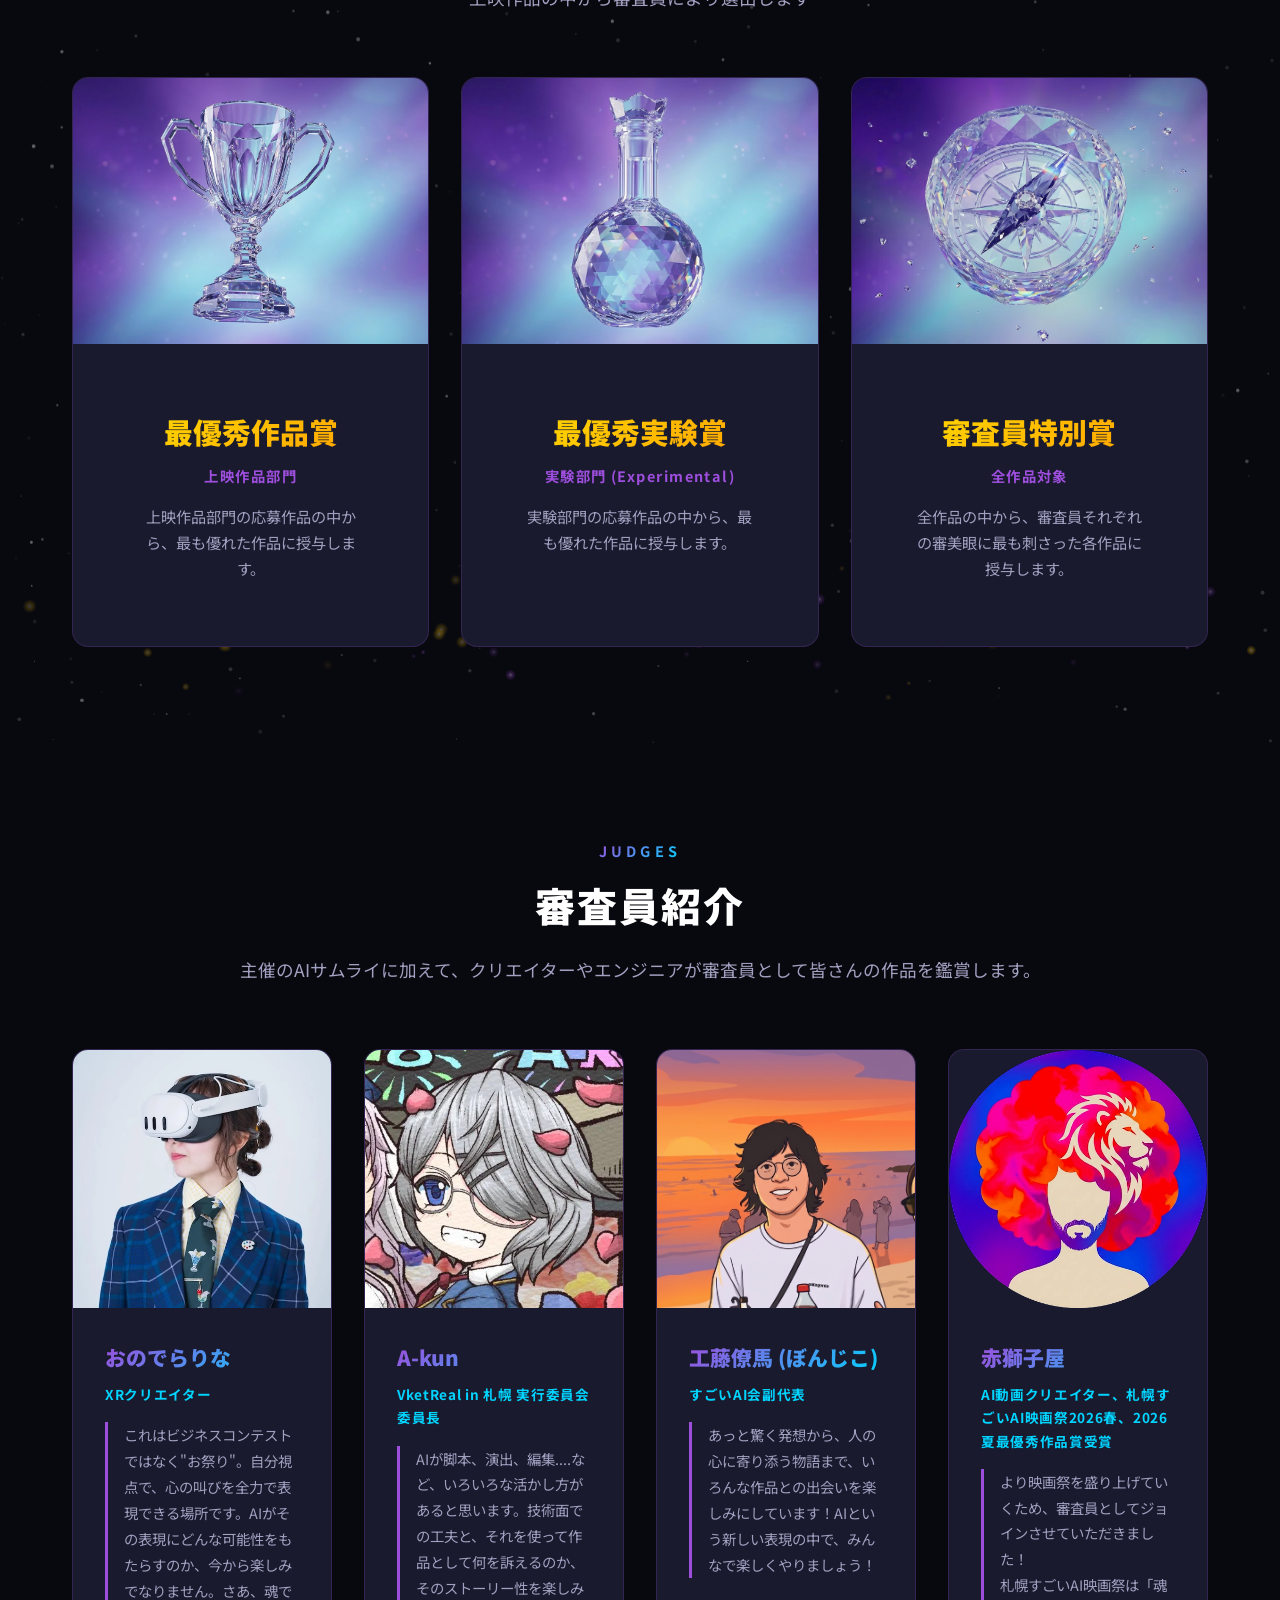
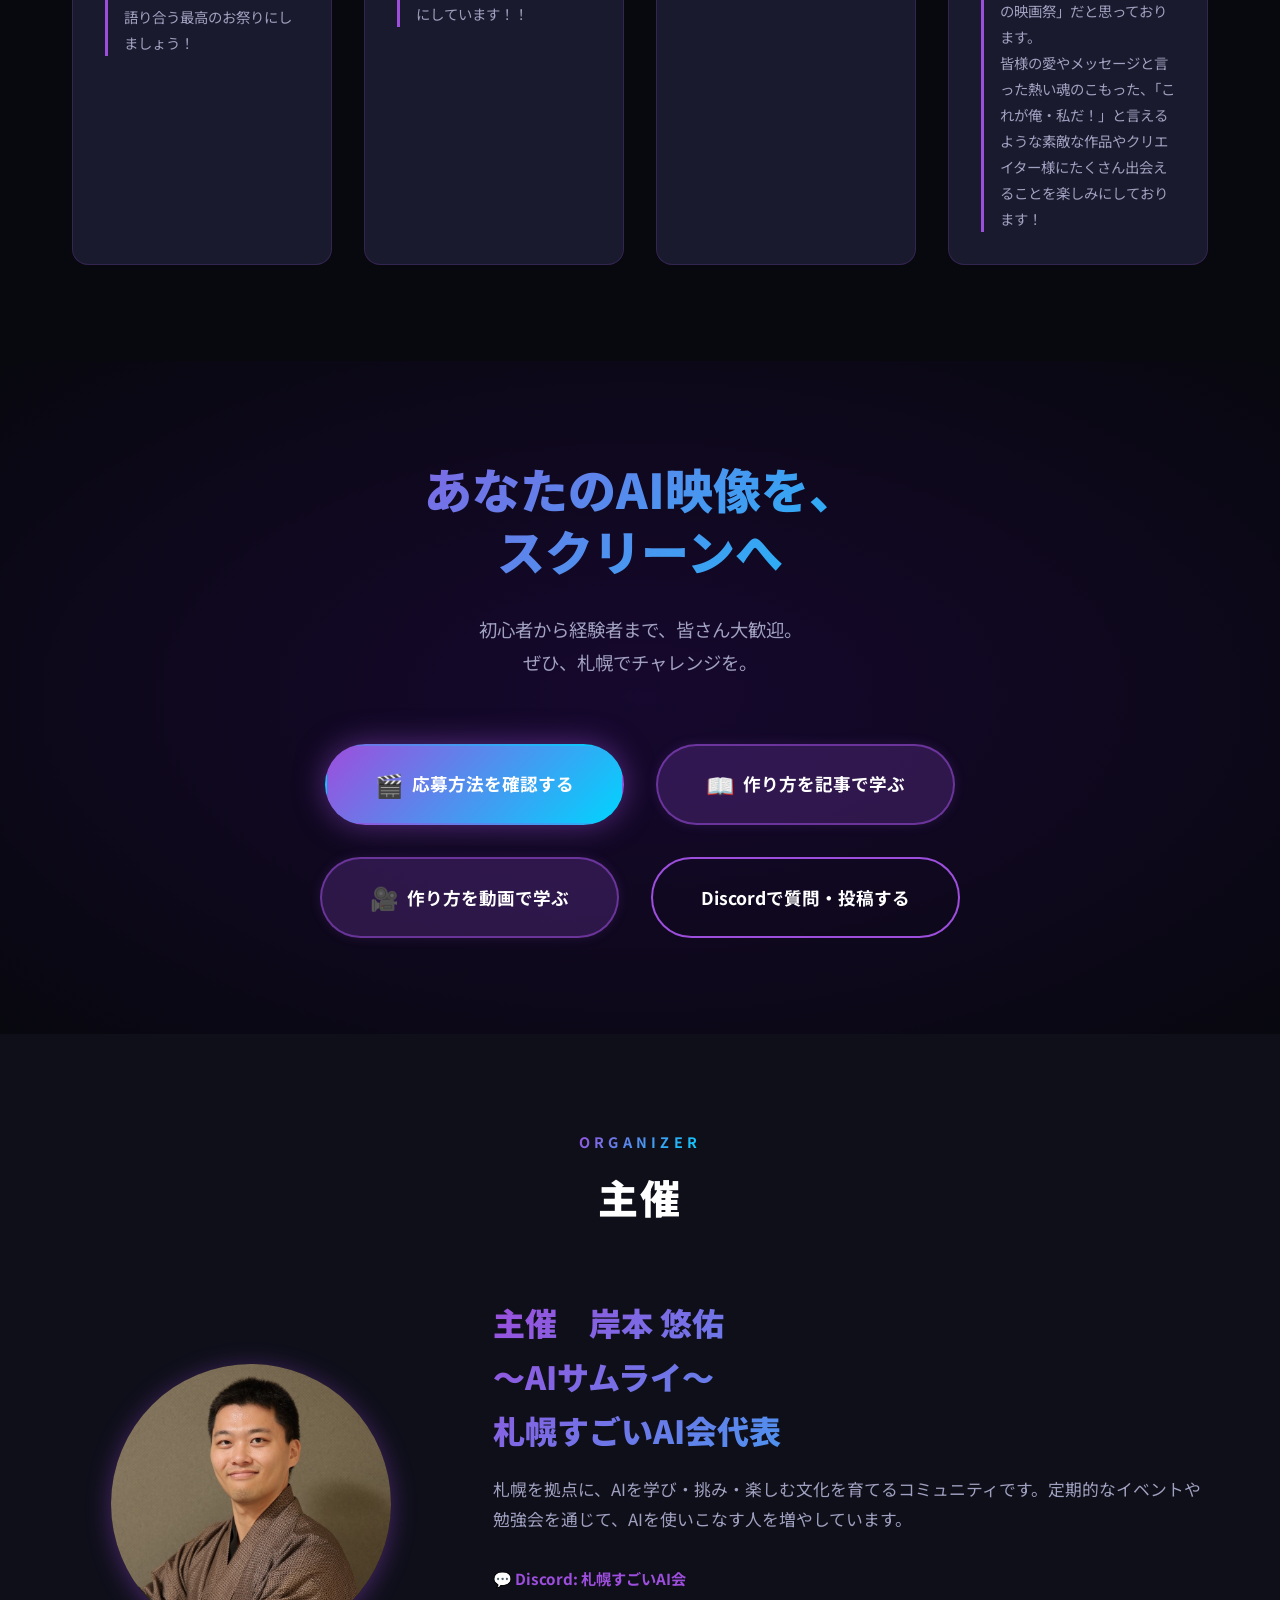
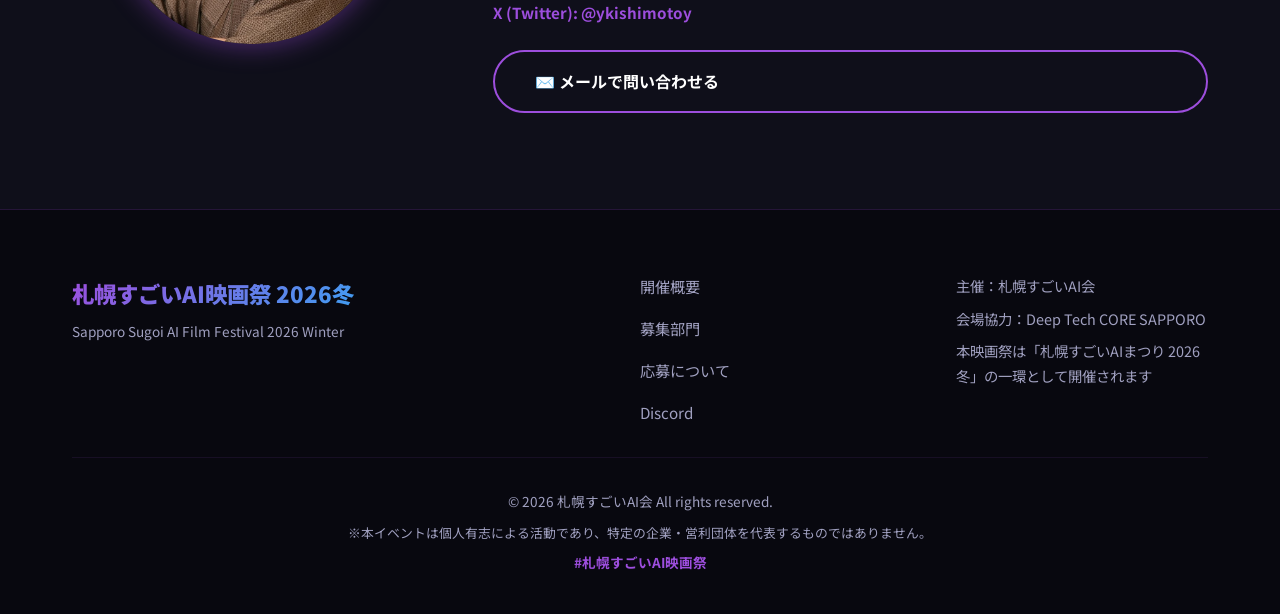
==== commit 3baaa2fd: "add EQUES" ====
--- a/index.html
+++ b/index.html
@@ -432,14 +432,12 @@
                     <div class="sponsor-name" data-i18n="sponsor-hp">株式会社日本HP</div>
                 </a>
                 -->
-                <!--
                 <a href="https://eques.co.jp" target="_blank" rel="noopener noreferrer" class="sponsor-card">
                     <div class="sponsor-logo">
                         <img src="images/eques.png" alt="株式会社EQUES">
                     </div>
                     <div class="sponsor-name" data-i18n="sponsor-eques">株式会社EQUES</div>
                 </a>
-                -->
                 <a href="https://deeptech-core.com" target="_blank" rel="noopener noreferrer" class="sponsor-card">
                     <div class="sponsor-logo">
                         <img src="images/DTC_logo.png" alt="DTC株式会社">
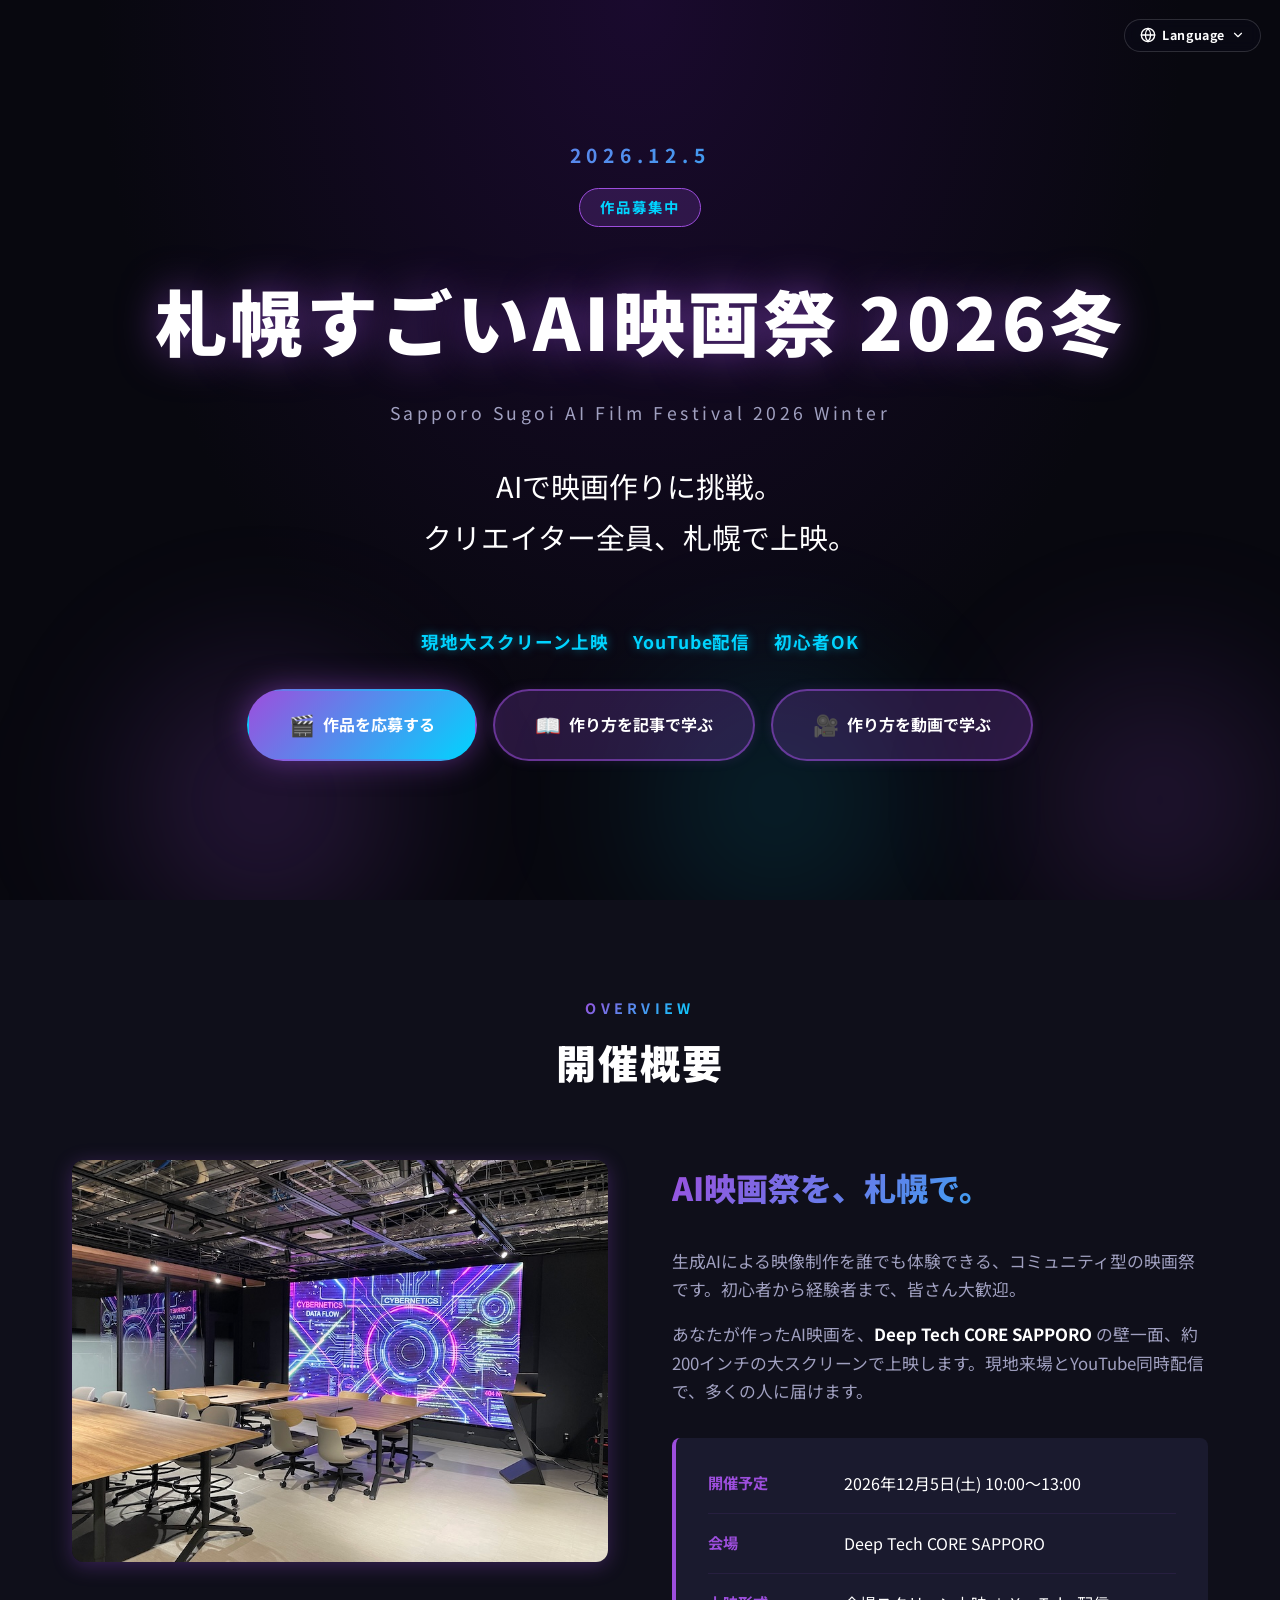
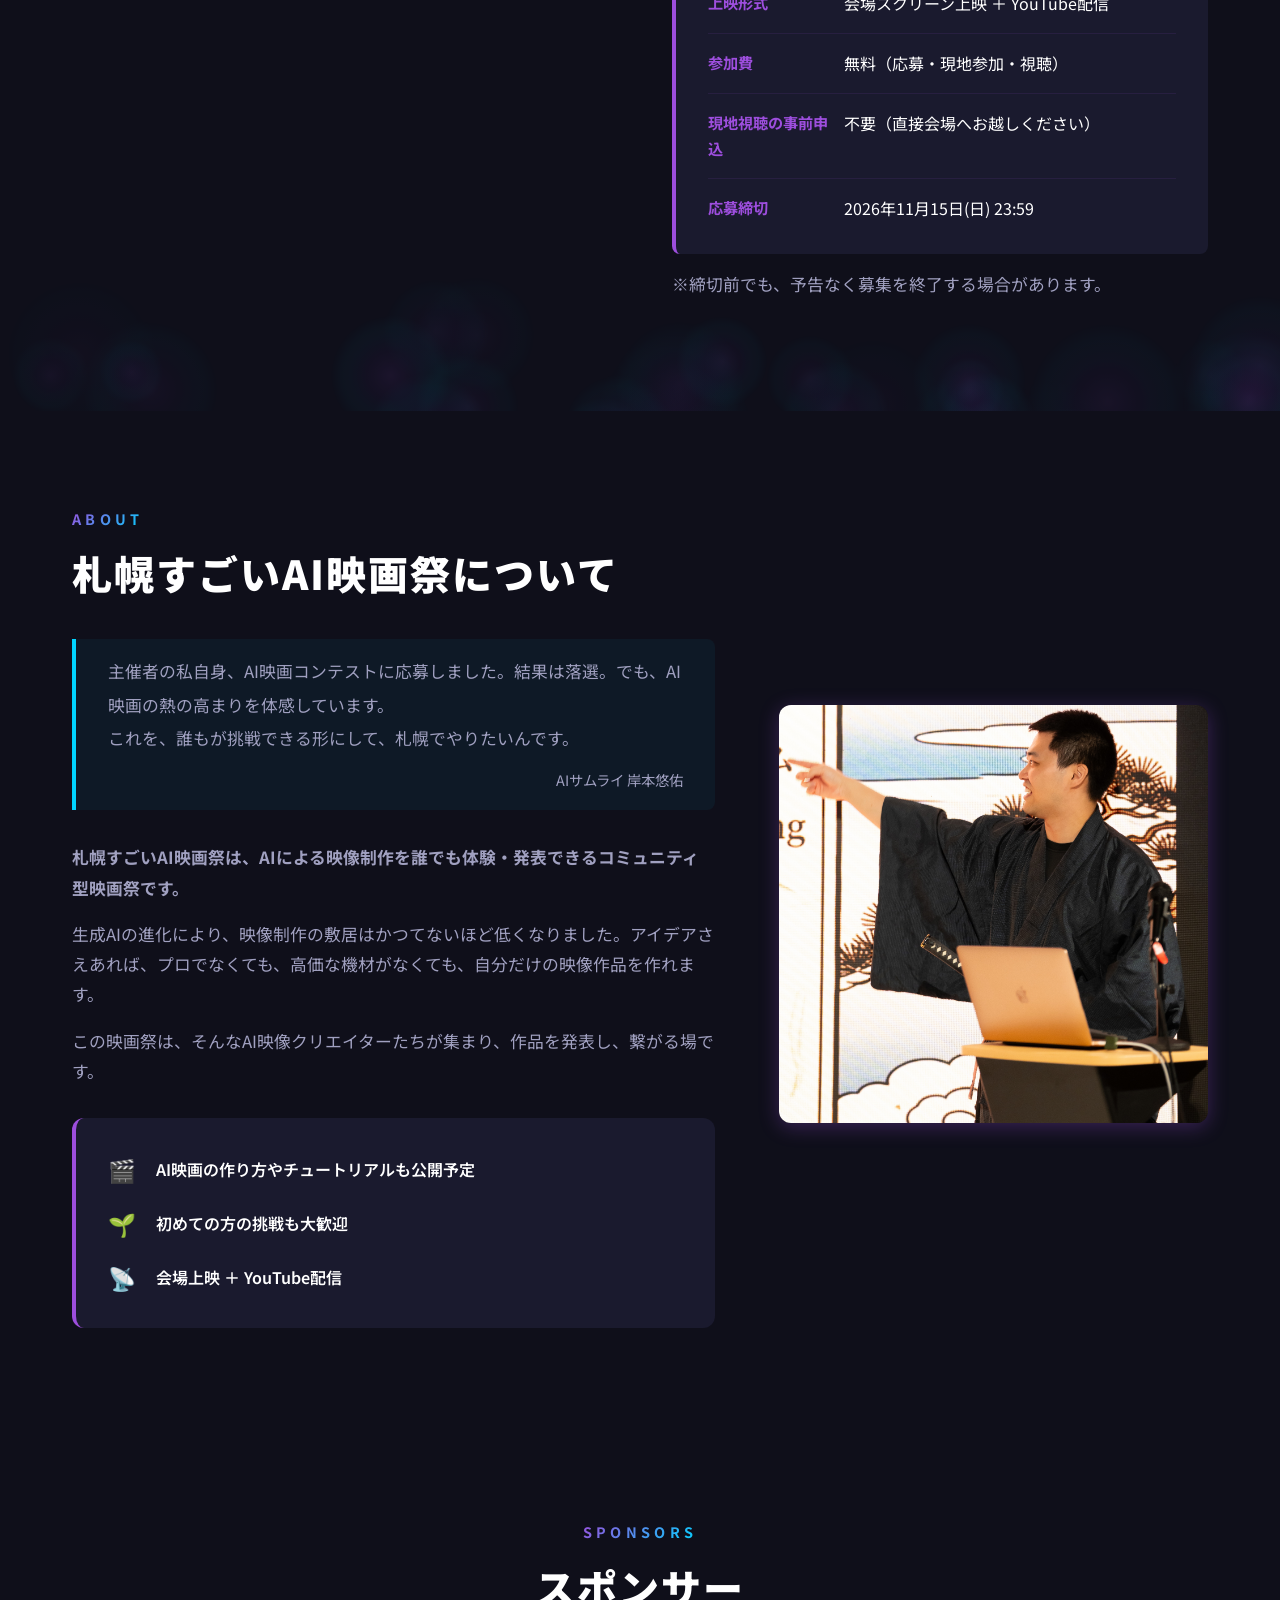
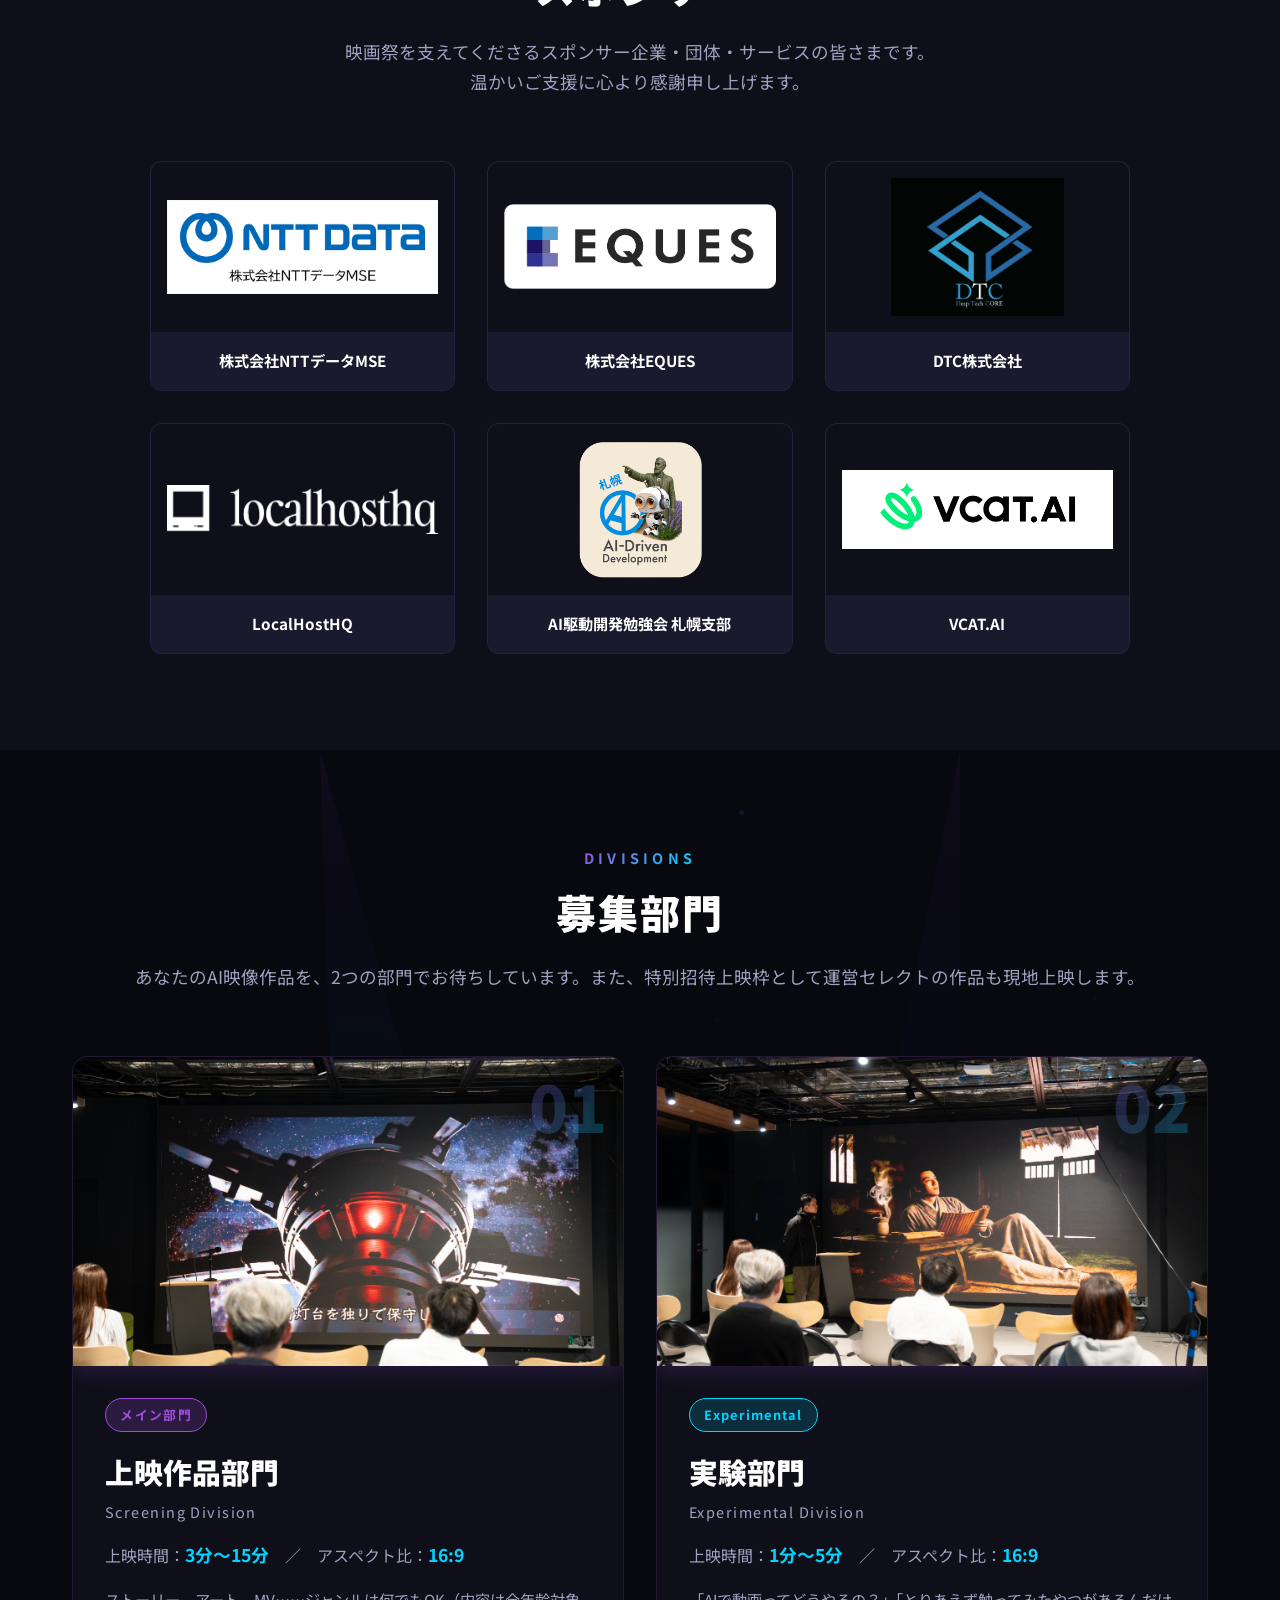
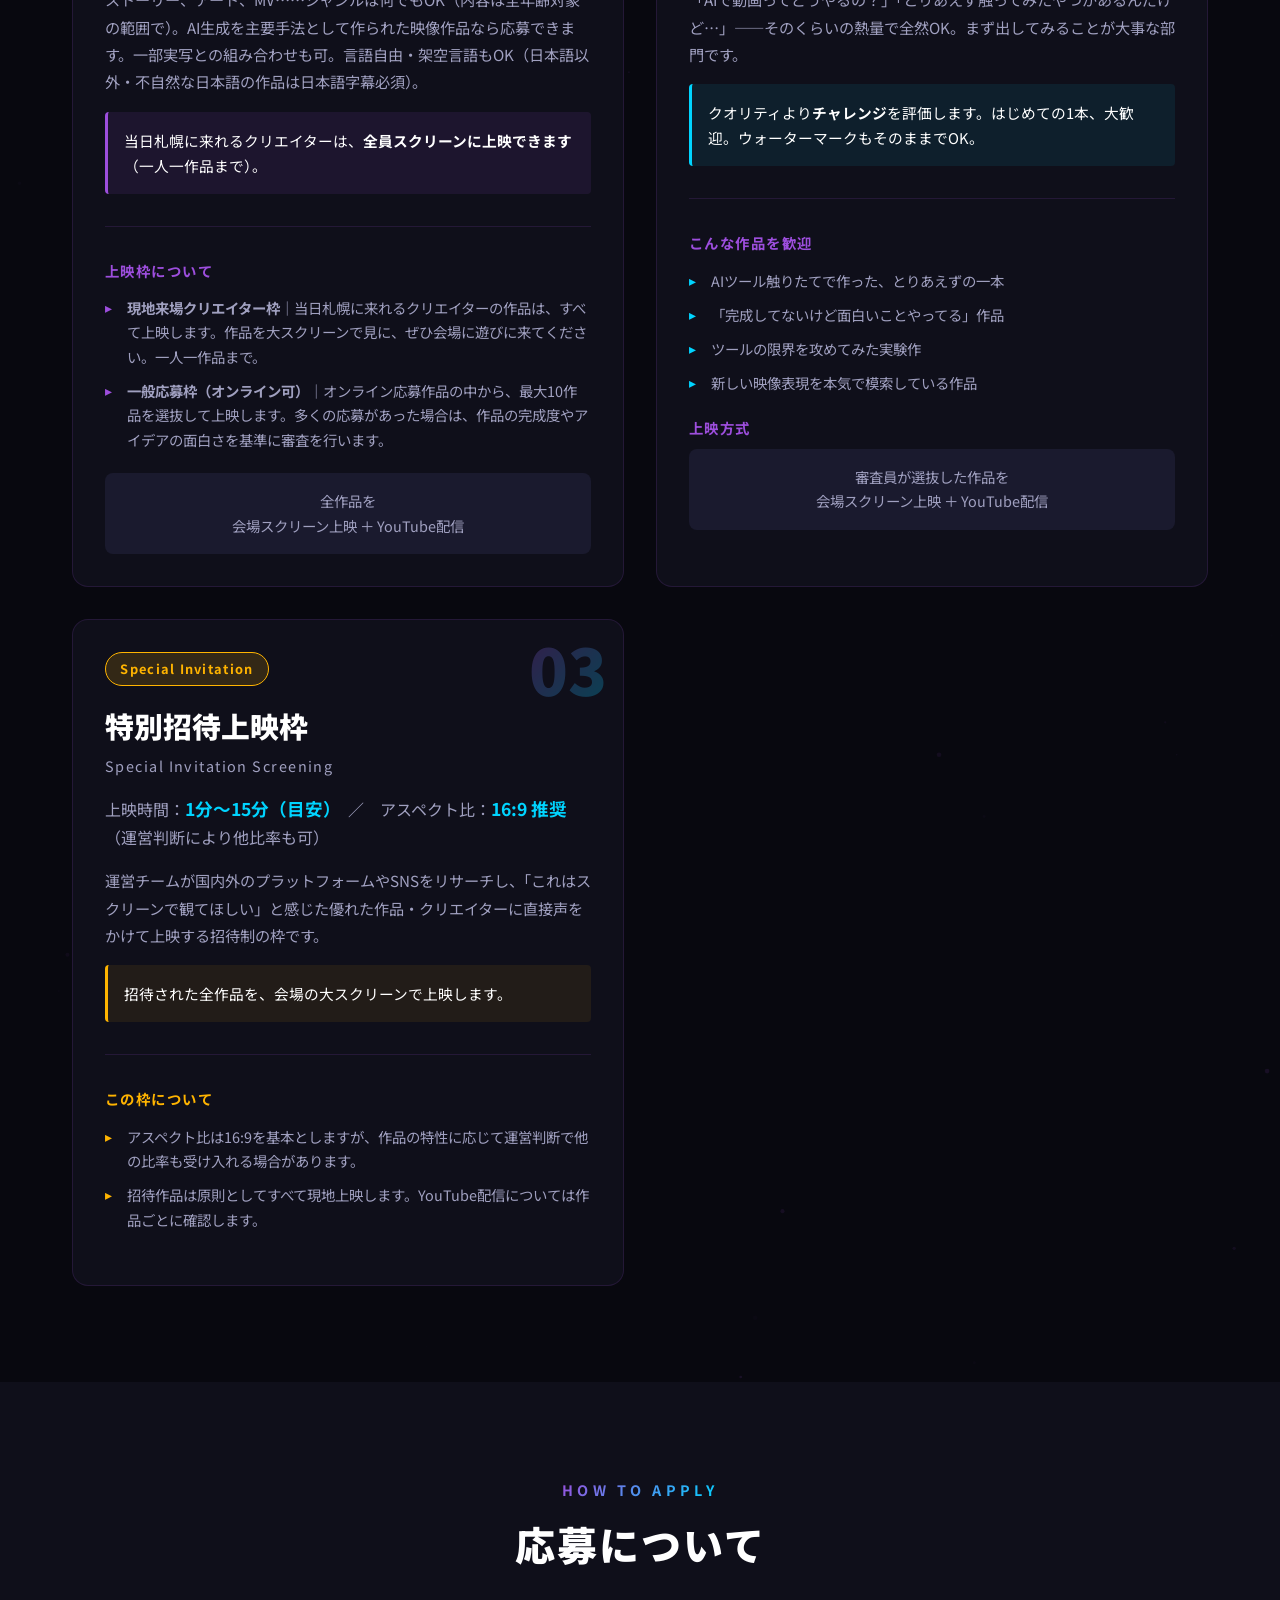
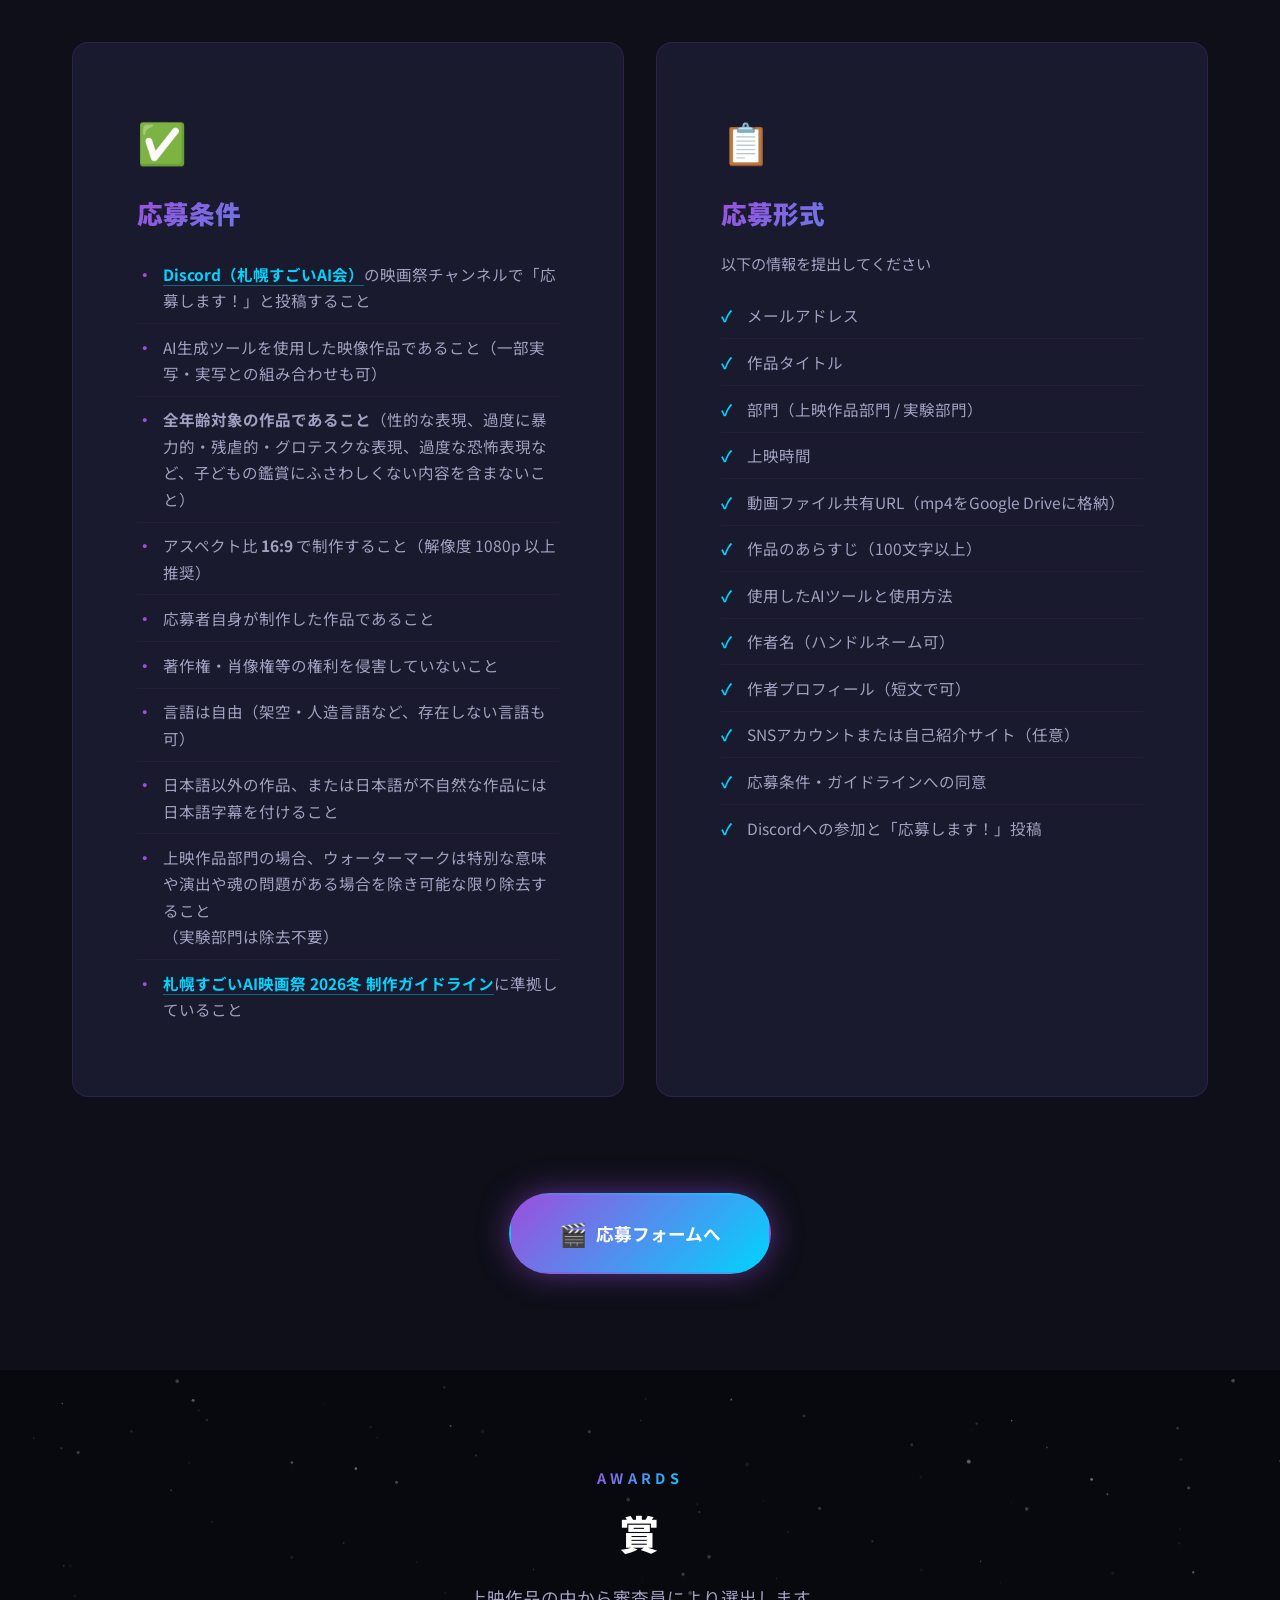
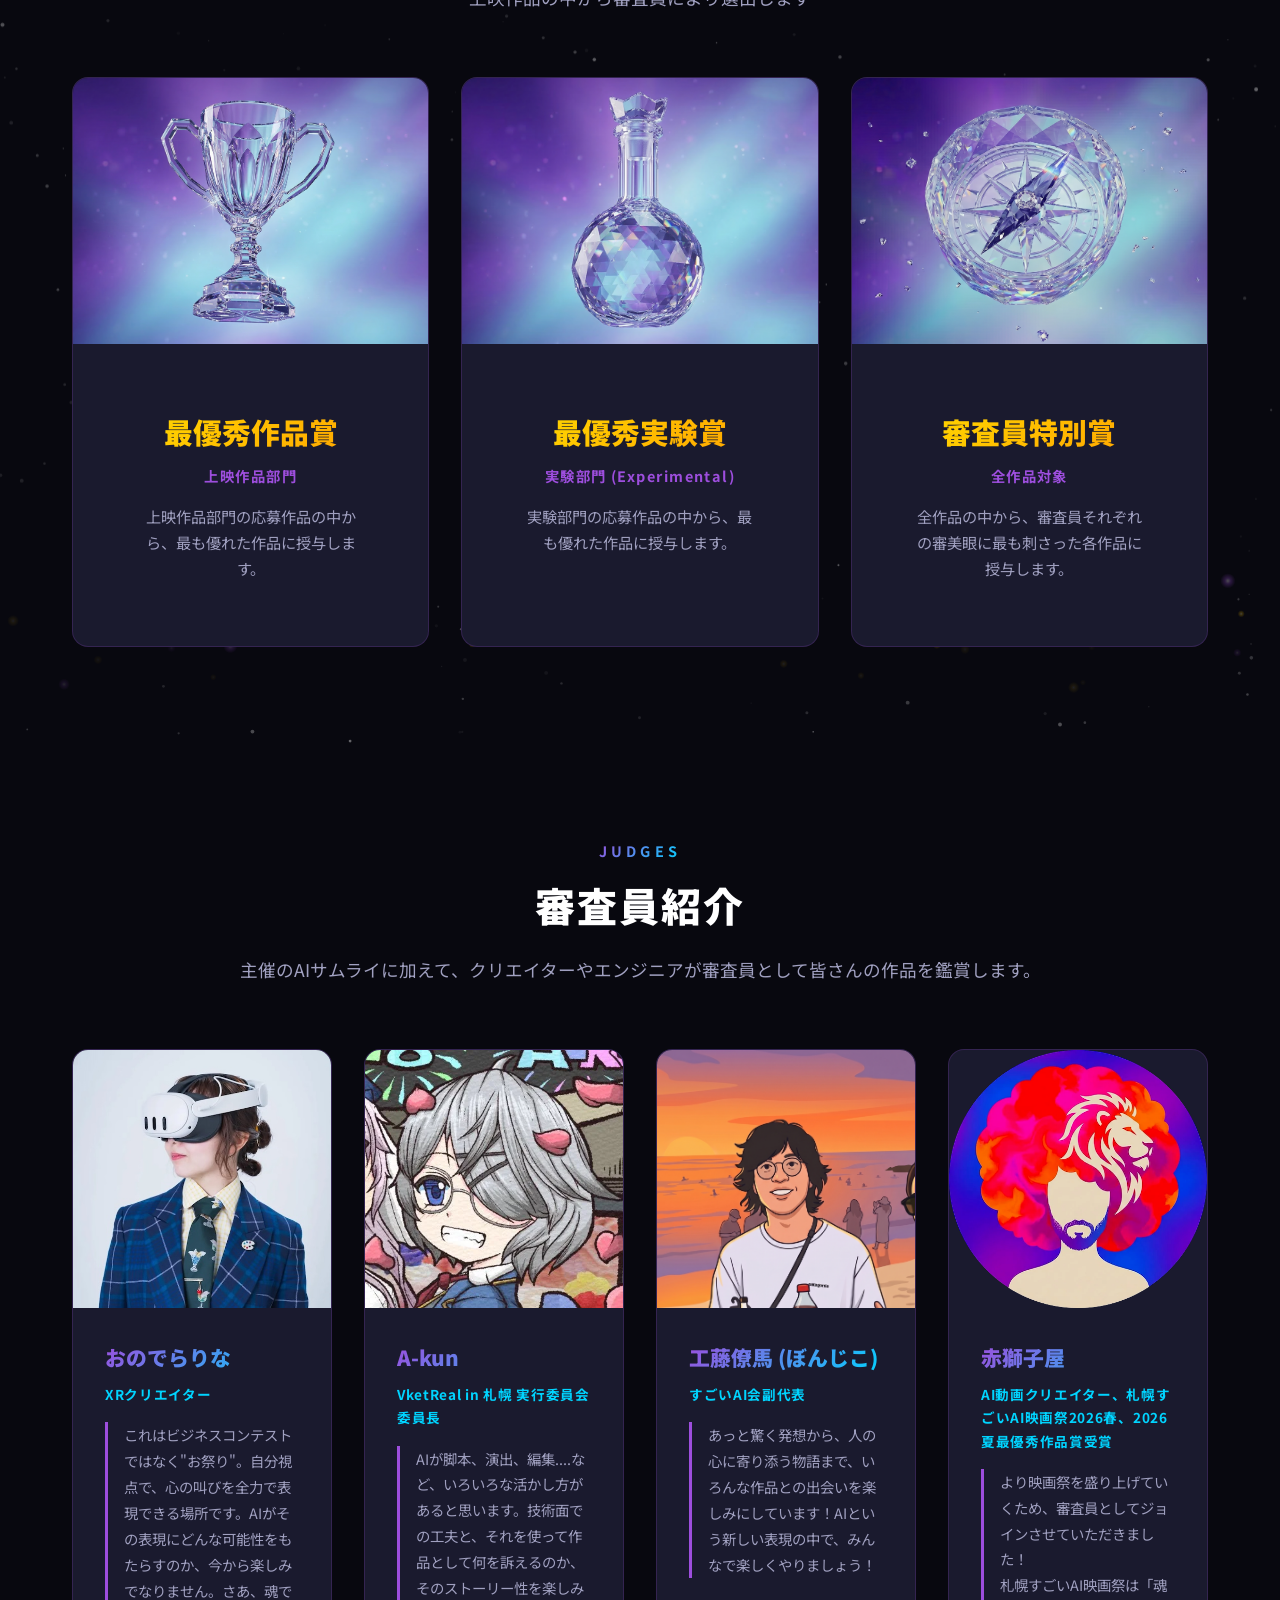
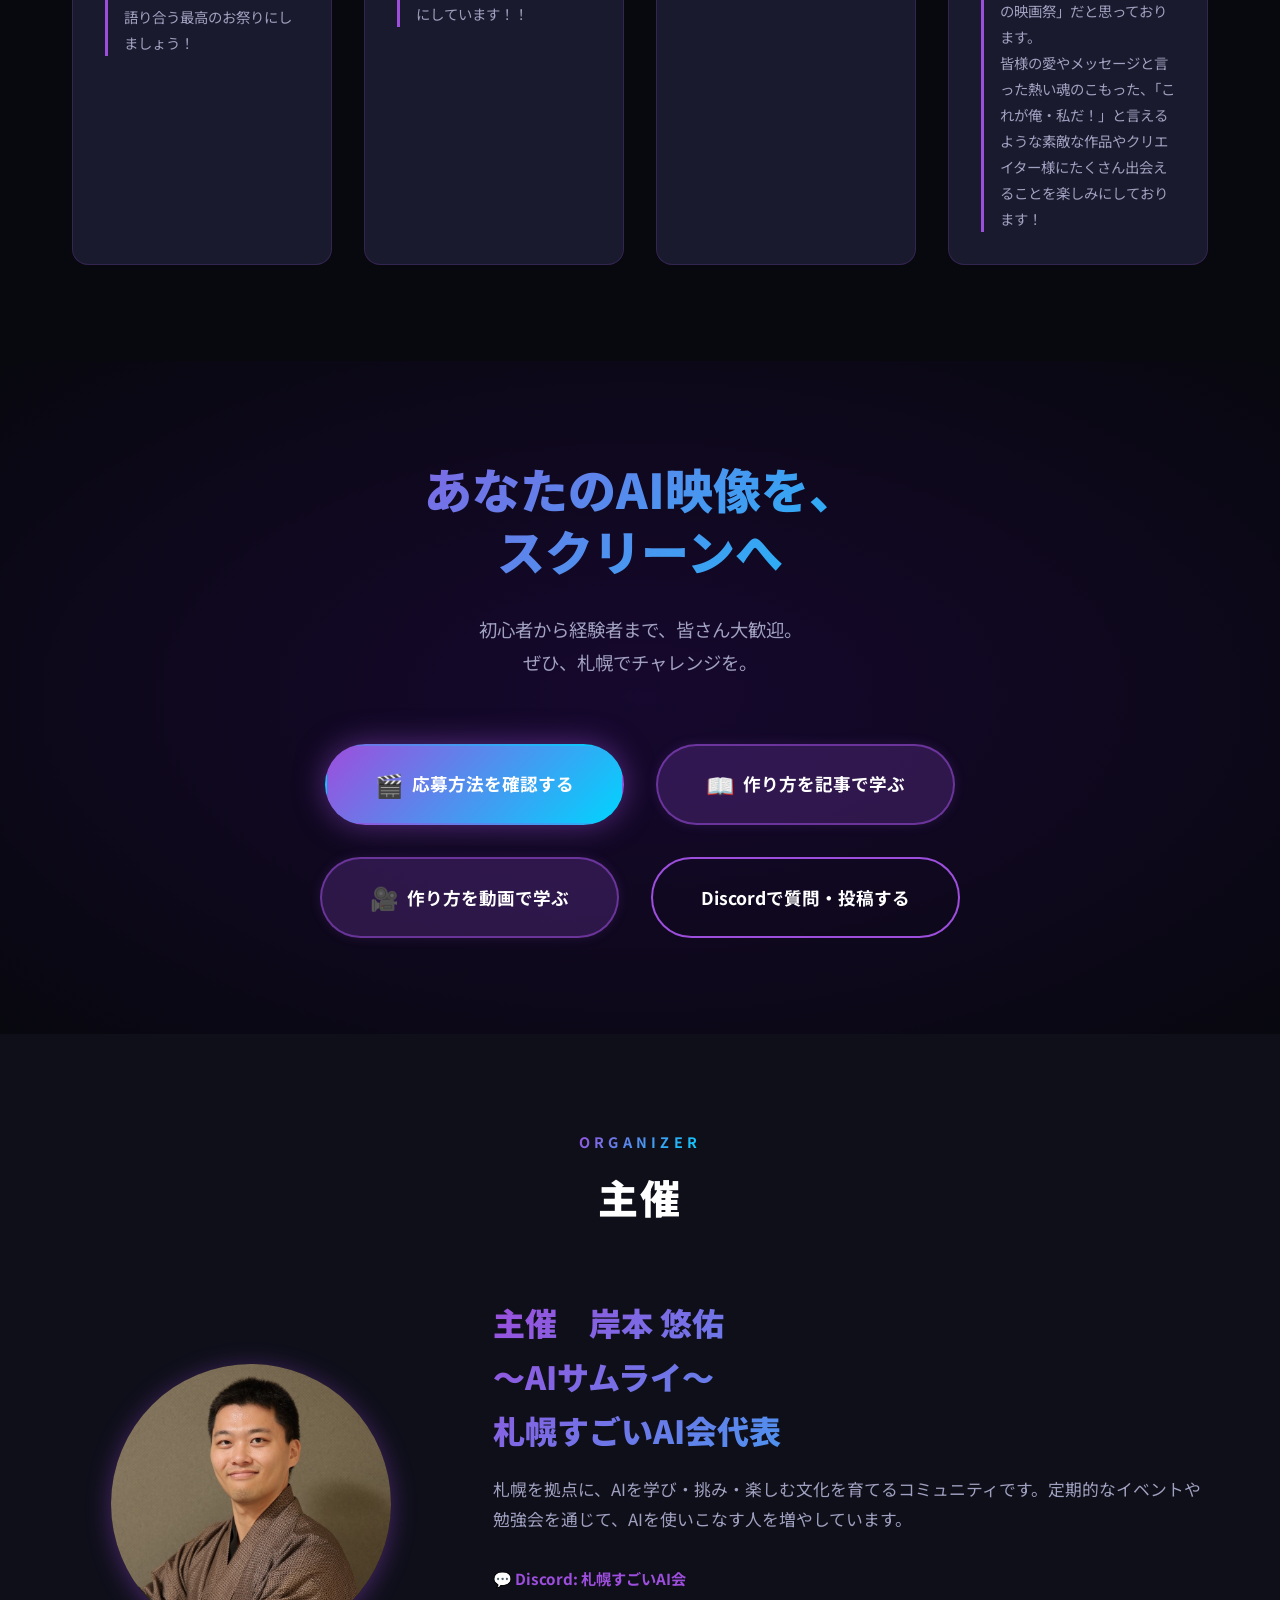
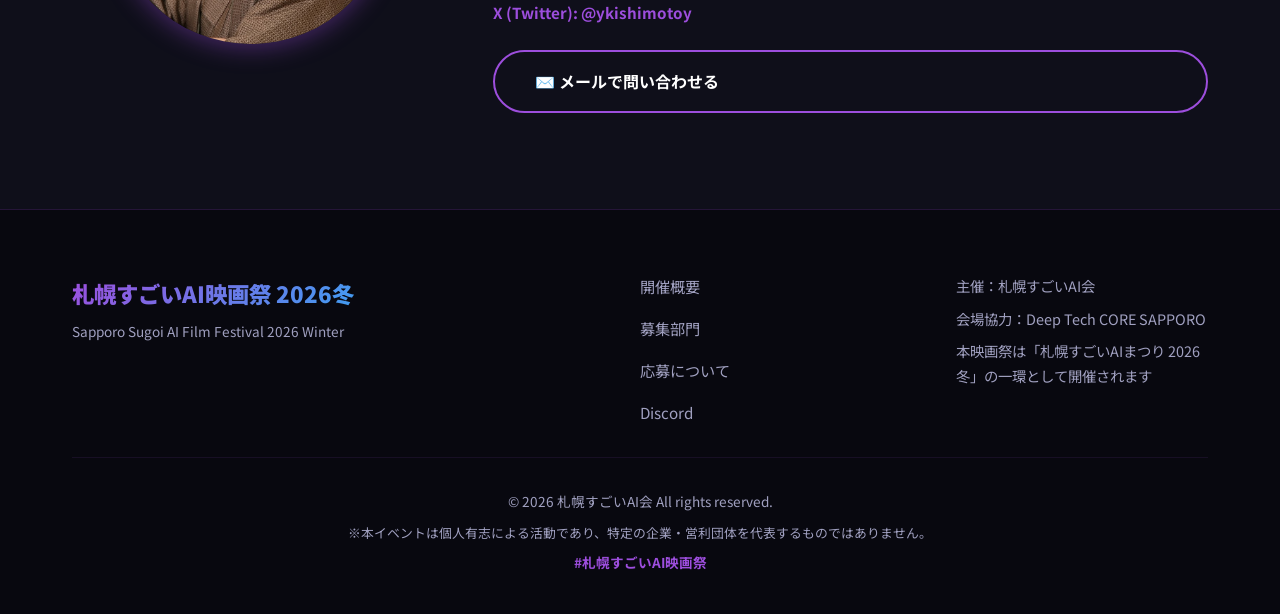
==== commit c10ad0f6: "add MSE" ====
--- a/index.html
+++ b/index.html
@@ -416,14 +416,12 @@
                 <p class="section-description" data-i18n="sponsors-desc">映画祭を支えてくださるスポンサー企業・団体・サービスの皆さまです。<br>温かいご支援に心より感謝申し上げます。</p>
             </div>
             <div class="sponsors-grid">
-                <!--
                 <a href="https://www.nttd-mse.com/" target="_blank" rel="noopener noreferrer" class="sponsor-card">
                     <div class="sponsor-logo">
                         <img src="images/NTTDMSE_logo.png" alt="株式会社NTTデータMSE">
                     </div>
                     <div class="sponsor-name" data-i18n="sponsor-nttdmse">株式会社NTTデータMSE</div>
                 </a>
-                -->
                 <!--
                 <a href="https://www.hp.com/jp-ja/home.html" target="_blank" rel="noopener noreferrer" class="sponsor-card">
                     <div class="sponsor-logo">
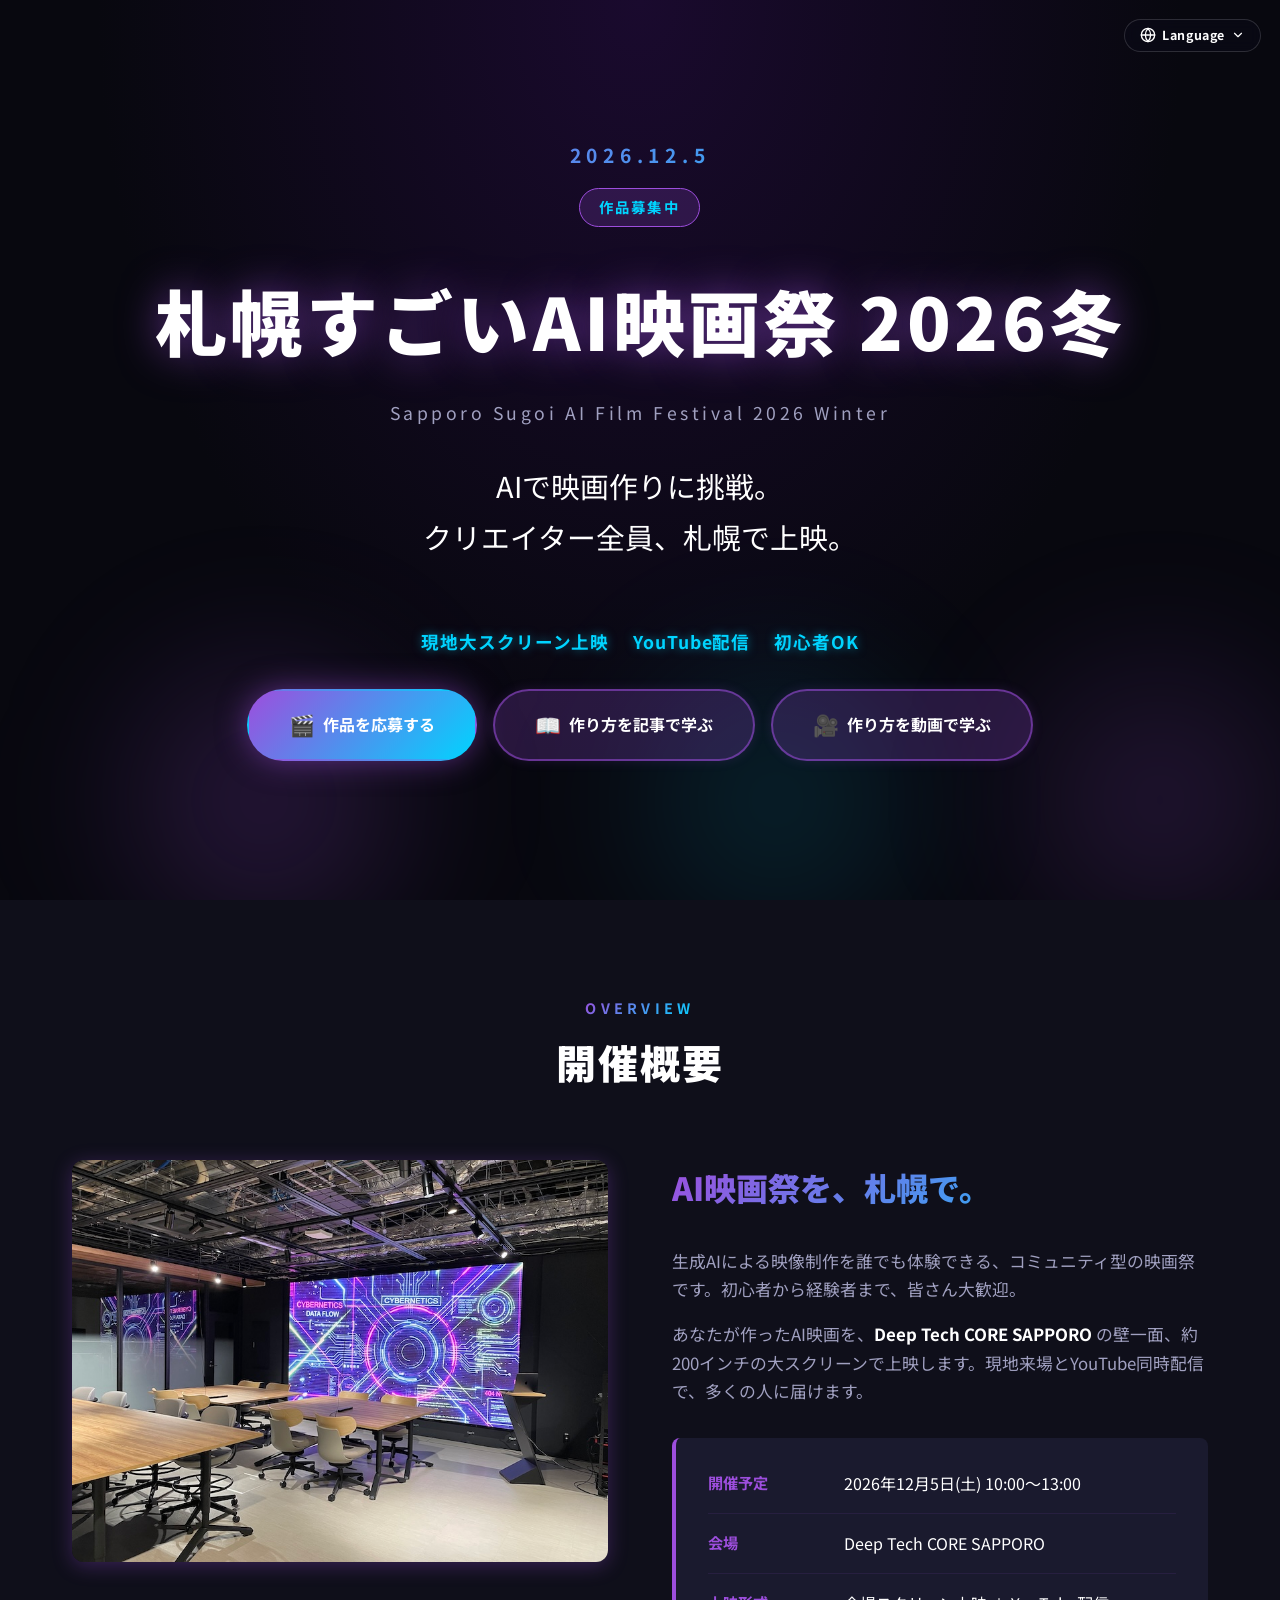
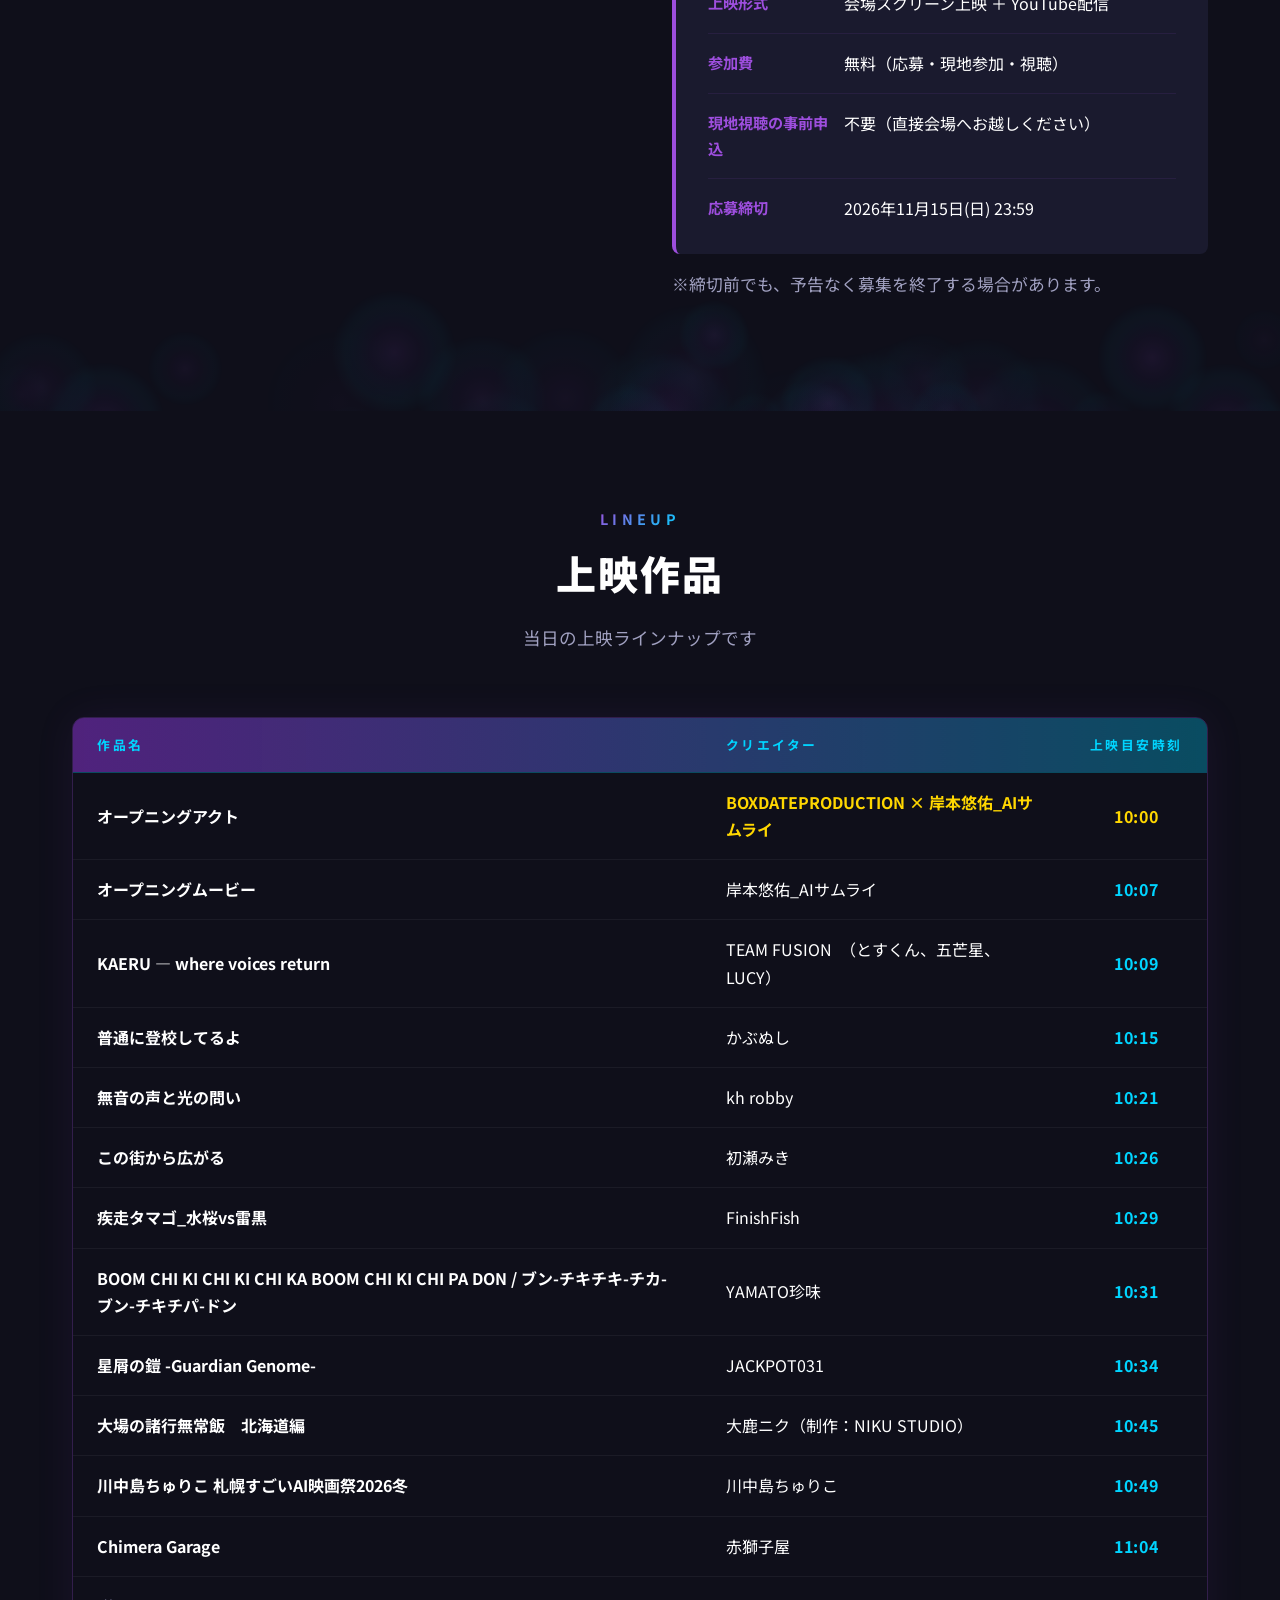
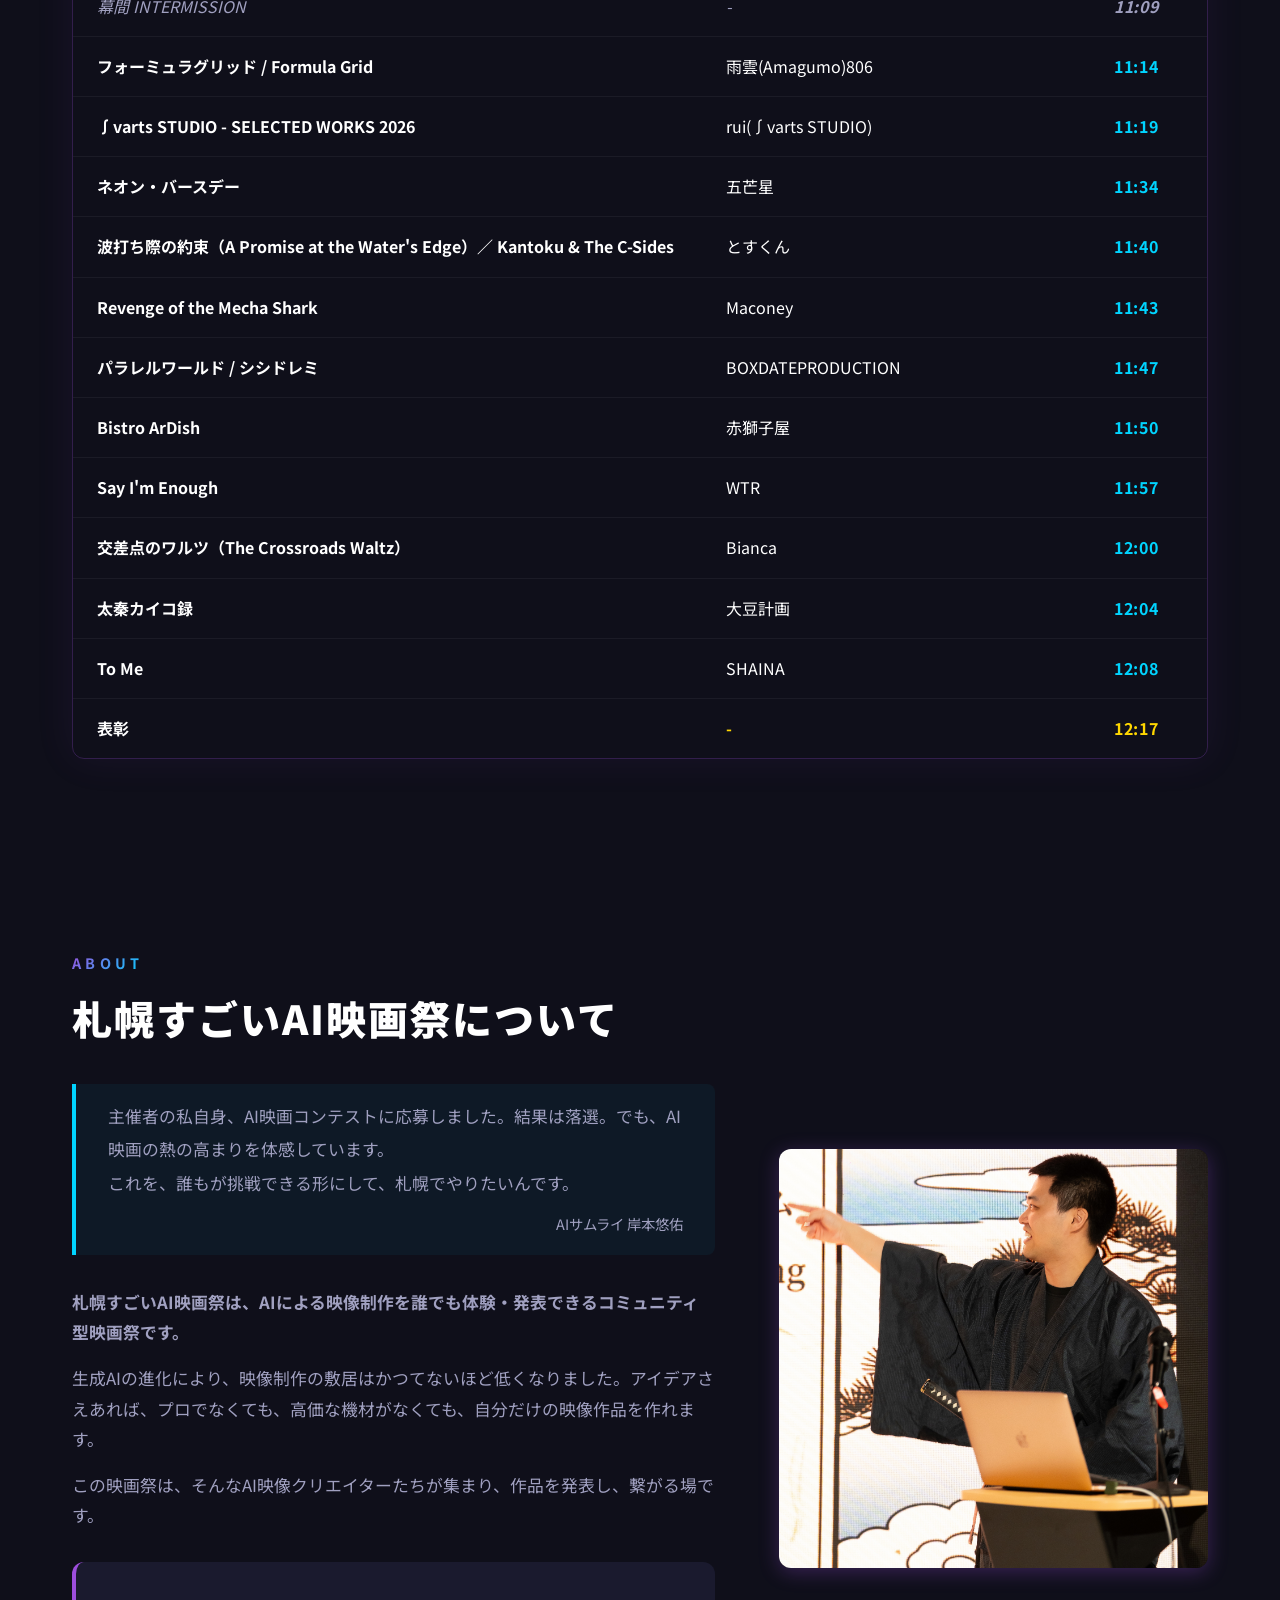
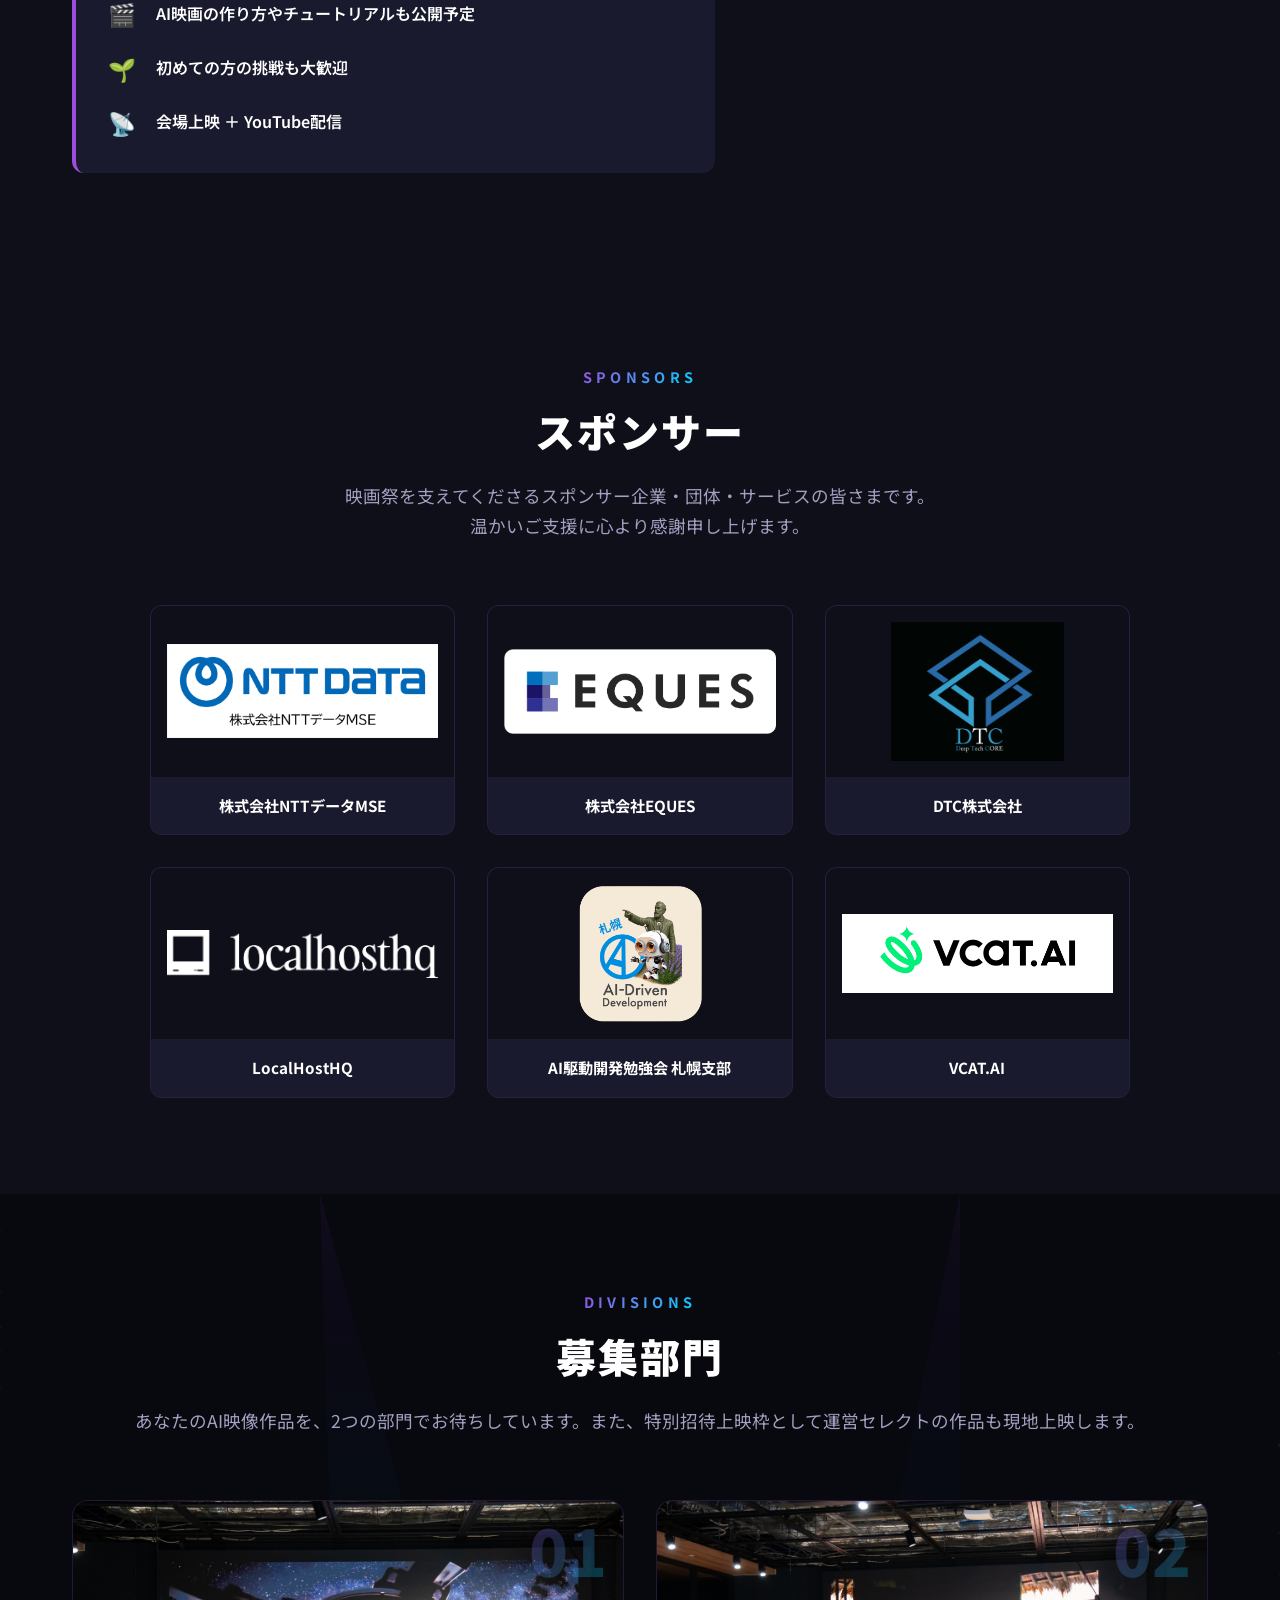
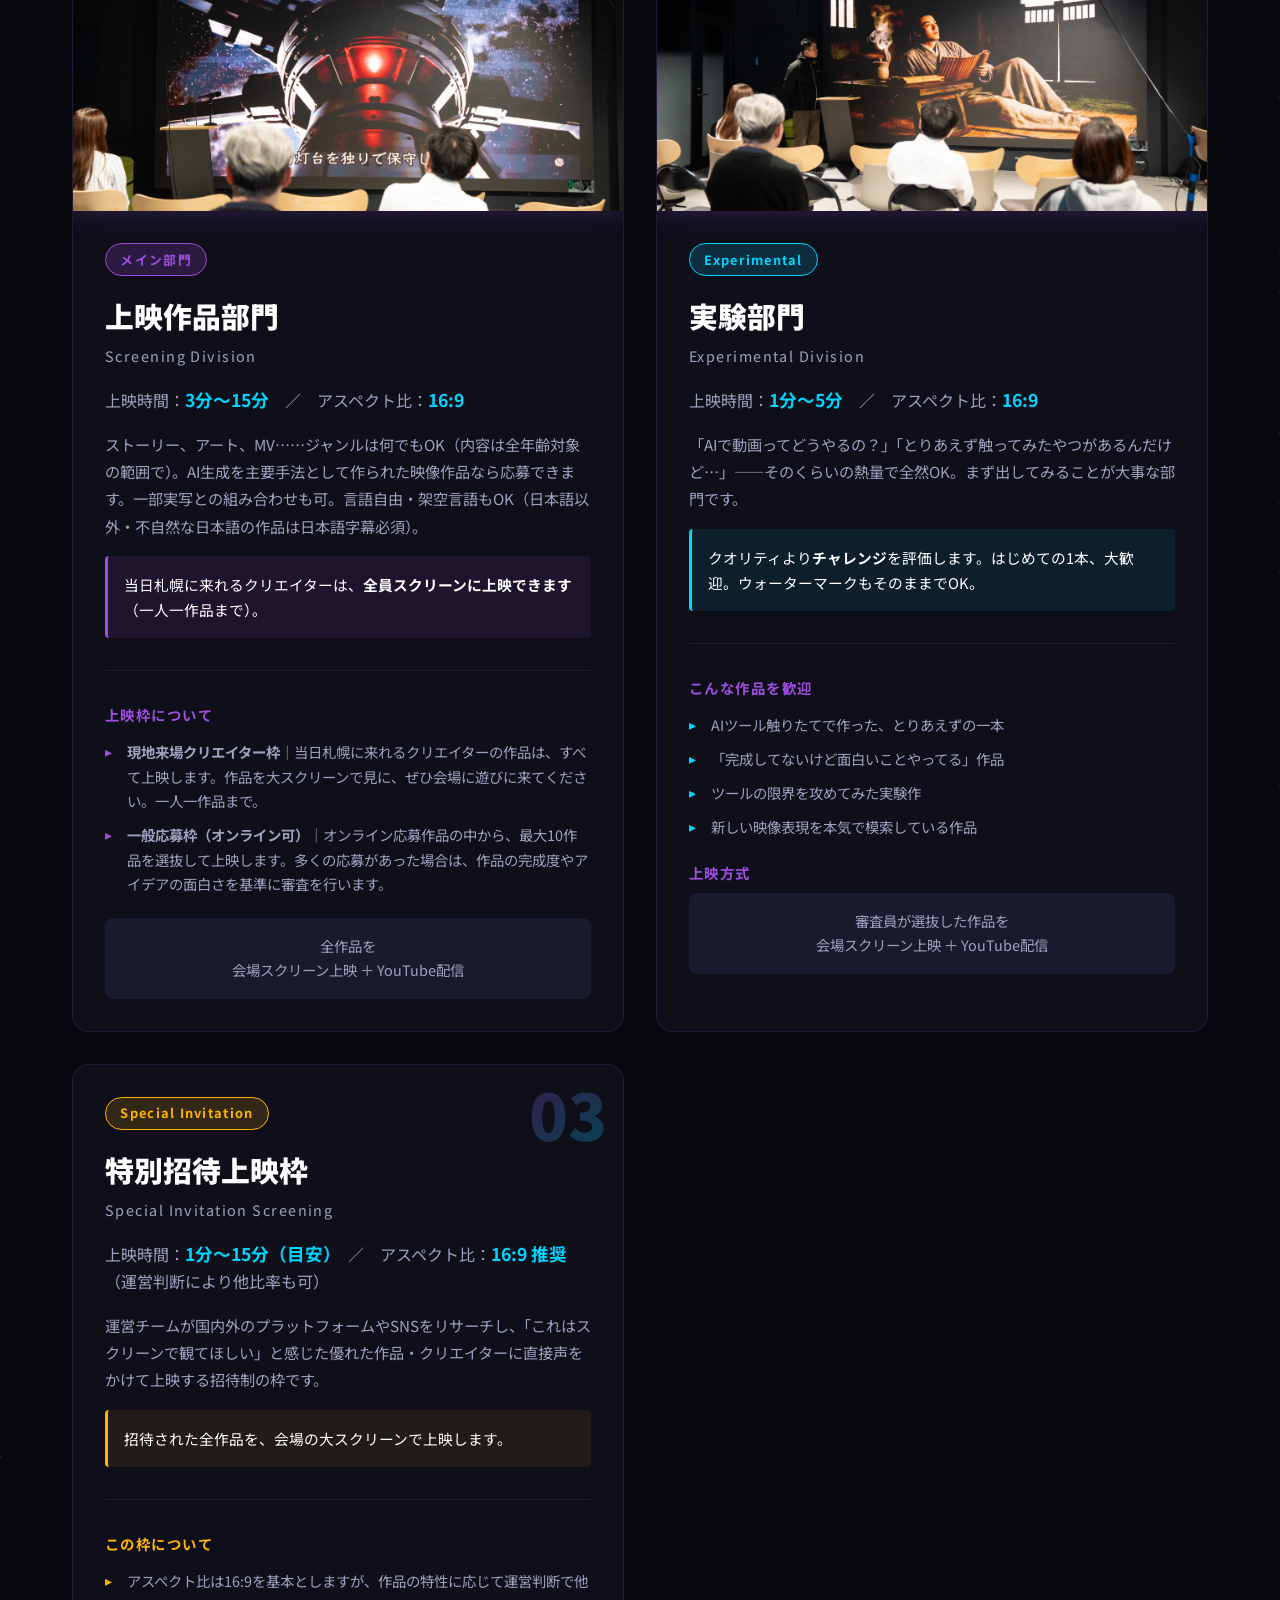
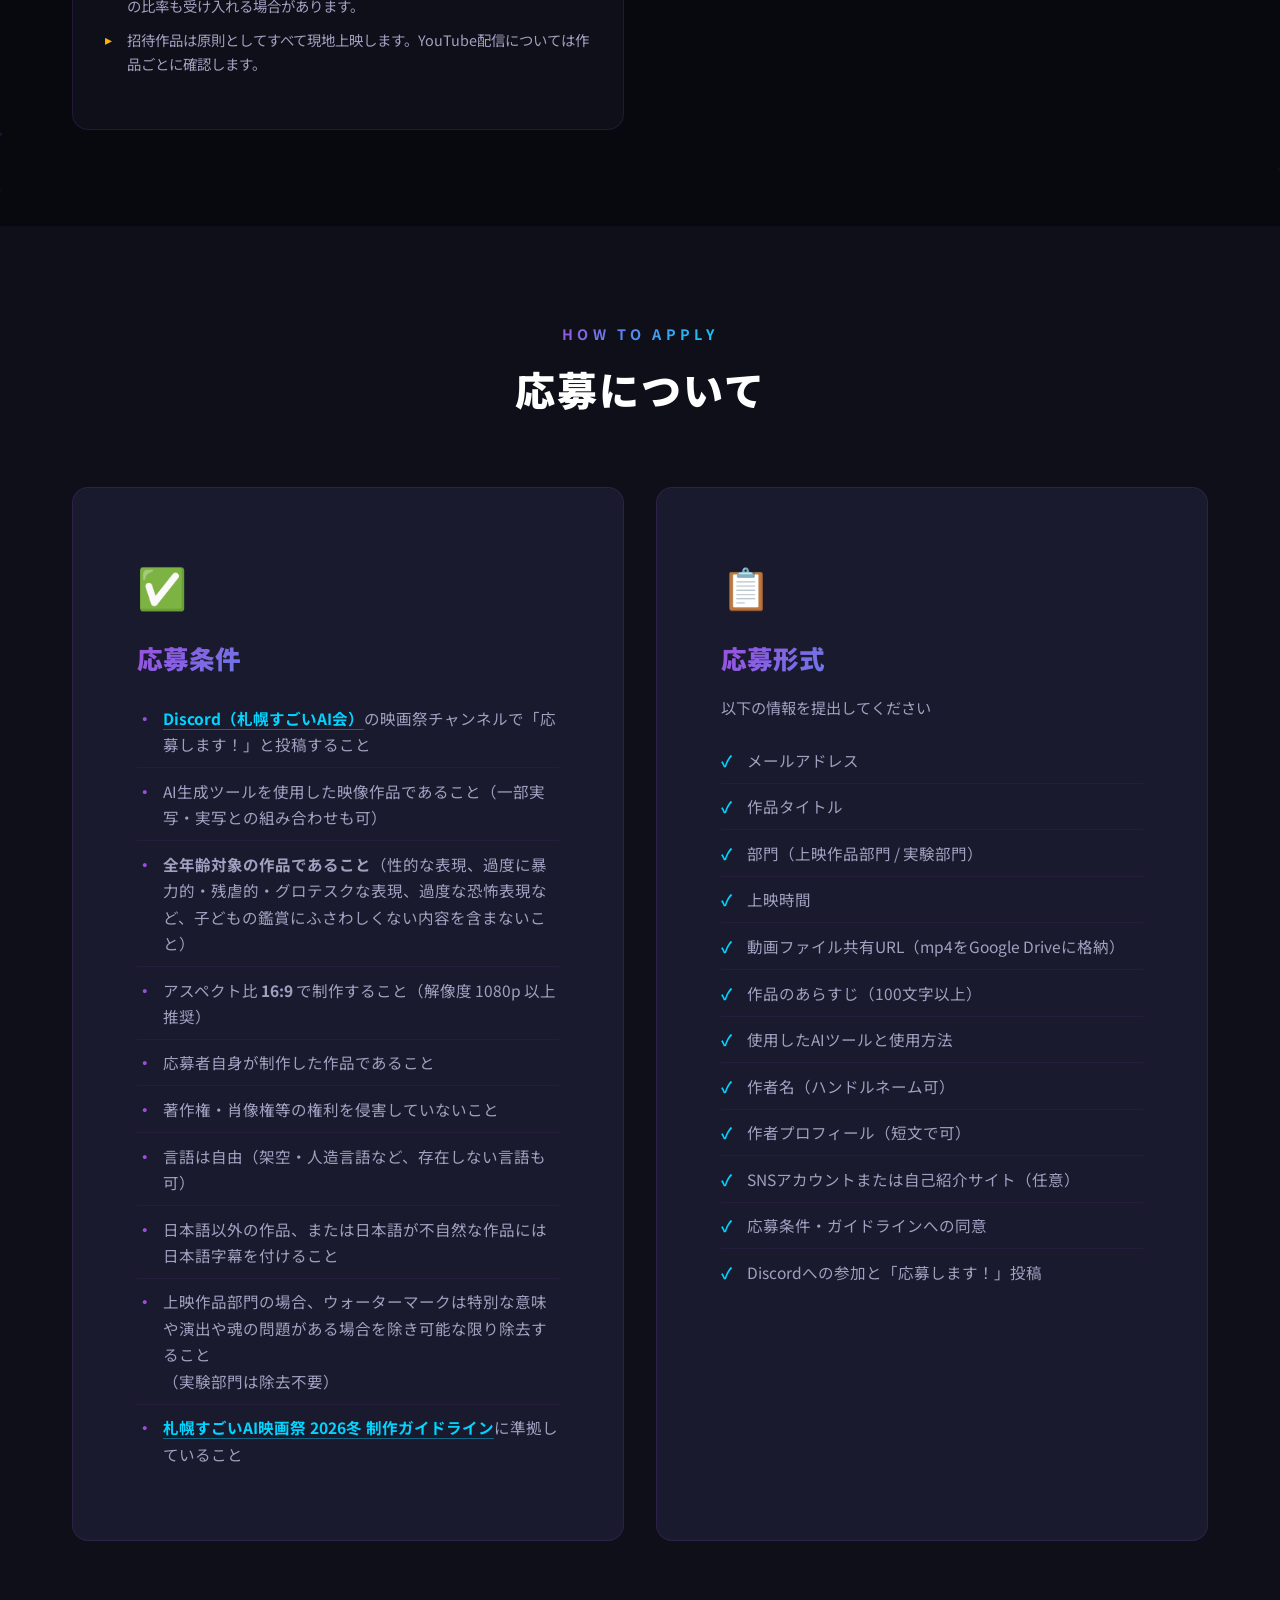
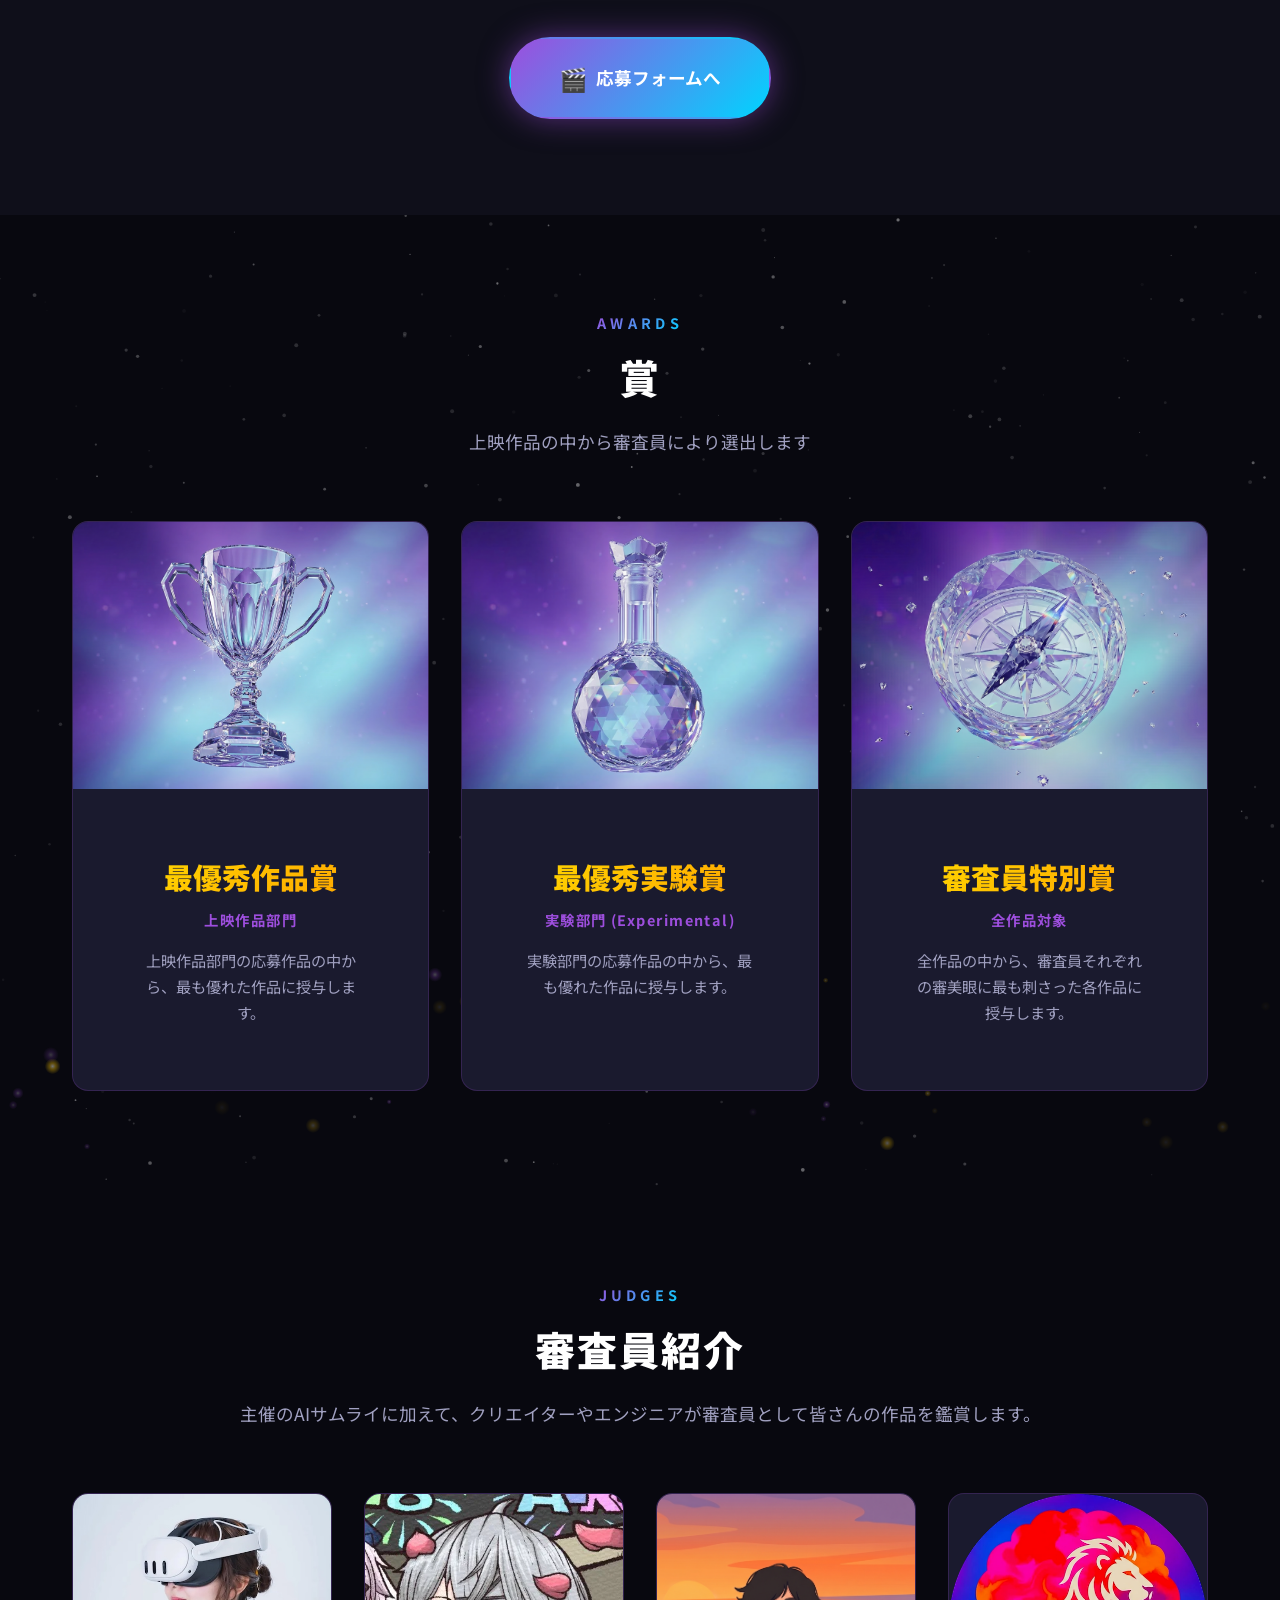
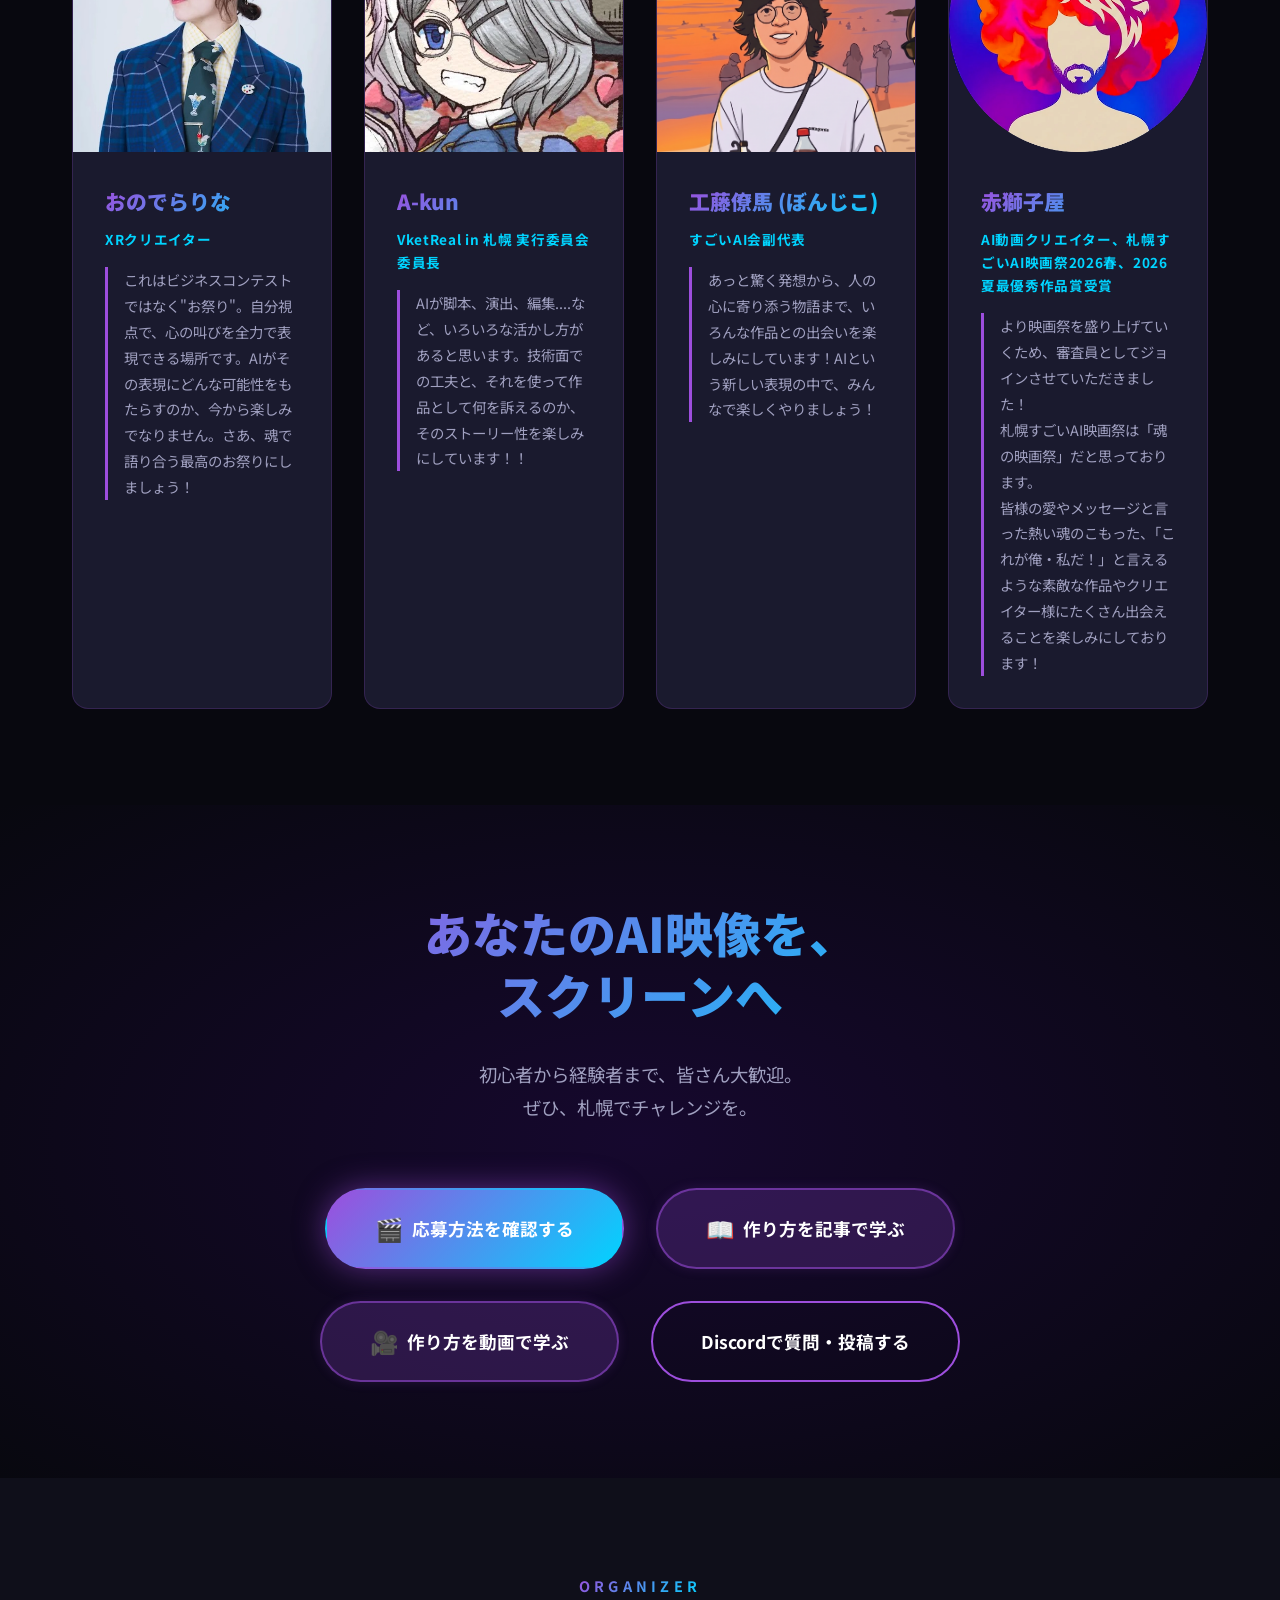
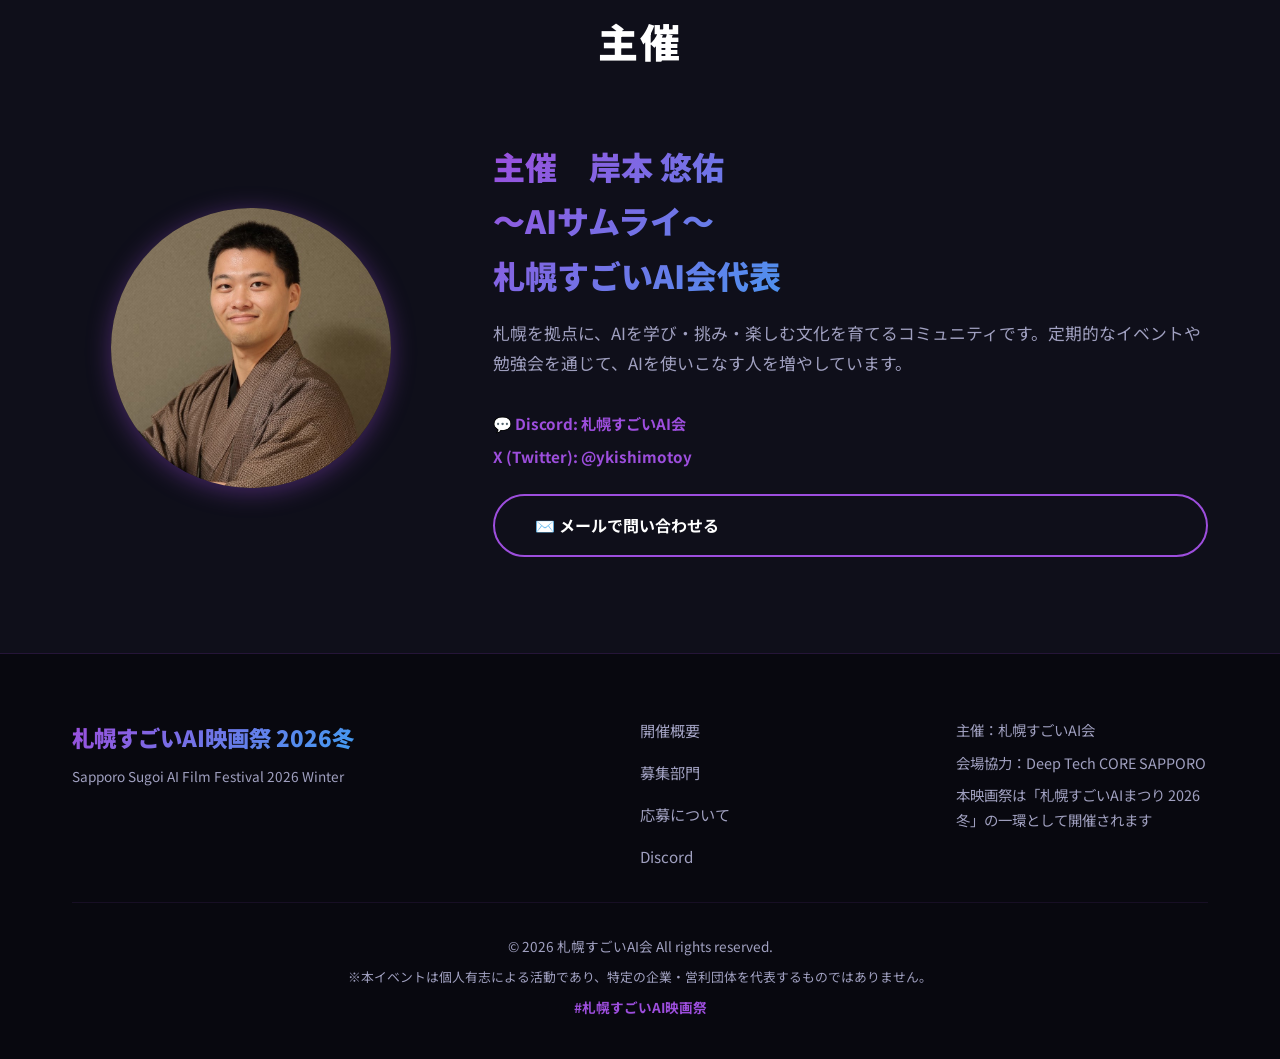
==== commit f4a23de6: "add schedule" ====
--- a/index.html
+++ b/index.html
@@ -210,7 +210,6 @@
     </section>
 
     <!-- Screening Works Section -->
-    <!-- 2026冬では非表示（上映作品セクション）
     <section id="screening" class="section screening">
         <div class="container">
             <div class="section-header">
@@ -232,130 +231,134 @@
                     <tbody>
                         <tr class="screening-row-special">
                             <td data-label="作品名">オープニングアクト</td>
-                            <td data-label="クリエイター">BOX DATE PRODUCTION × 岸本悠佑_AIサムライ</td>
+                            <td data-label="クリエイター">BOXDATEPRODUCTION × 岸本悠佑_AIサムライ</td>
                             <td data-label="上映目安時刻">10:00</td>
                         </tr>
                         <tr class="screening-row-opening">
-                            <td data-label="作品名">オープニングムービー<br><a href="opening.html" class="screening-note-link note-pc">制作の記録 →</a></td>
+                            <td data-label="作品名">オープニングムービー</td>
                             <td data-label="クリエイター">岸本悠佑_AIサムライ</td>
-                            <td data-label="上映目安時刻">10:10<a href="opening.html" class="screening-note-link note-sp">制作の記録 →</a></td>
-                        </tr>
-                        <tr>
-                            <td data-label="作品名">カミツギ</td>
-                            <td data-label="クリエイター">Roco</td>
-                            <td data-label="上映目安時刻">10:12</td>
-                        </tr>
-                        <tr>
-                            <td data-label="作品名">TIME LIMIT</td>
-                            <td data-label="クリエイター">440(yoshio)</td>
-                            <td data-label="上映目安時刻">10:20</td>
-                        </tr>
-                        <tr>
-                            <td data-label="作品名">振り子のひとりごと</td>
+                            <td data-label="上映目安時刻">10:07</td>
+                        </tr>
+                        <tr>
+                            <td data-label="作品名">KAERU — where voices return</td>
+                            <td data-label="クリエイター">TEAM FUSION　（とすくん、五芒星、LUCY）</td>
+                            <td data-label="上映目安時刻">10:09</td>
+                        </tr>
+                        <tr>
+                            <td data-label="作品名">普通に登校してるよ</td>
+                            <td data-label="クリエイター">かぶぬし</td>
+                            <td data-label="上映目安時刻">10:15</td>
+                        </tr>
+                        <tr>
+                            <td data-label="作品名">無音の声と光の問い</td>
+                            <td data-label="クリエイター">kh robby</td>
+                            <td data-label="上映目安時刻">10:21</td>
+                        </tr>
+                        <tr>
+                            <td data-label="作品名">この街から広がる</td>
+                            <td data-label="クリエイター">初瀬みき</td>
+                            <td data-label="上映目安時刻">10:26</td>
+                        </tr>
+                        <tr>
+                            <td data-label="作品名">疾走タマゴ_水桜vs雷黒</td>
+                            <td data-label="クリエイター">FinishFish</td>
+                            <td data-label="上映目安時刻">10:29</td>
+                        </tr>
+                        <tr>
+                            <td data-label="作品名">BOOM CHI KI CHI KI CHI KA BOOM CHI KI CHI PA DON / ブン-チキチキ-チカ-ブン-チキチパ-ドン</td>
+                            <td data-label="クリエイター">YAMATO珍味</td>
+                            <td data-label="上映目安時刻">10:31</td>
+                        </tr>
+                        <tr>
+                            <td data-label="作品名">星屑の鎧 -Guardian Genome-</td>
+                            <td data-label="クリエイター">JACKPOT031</td>
+                            <td data-label="上映目安時刻">10:34</td>
+                        </tr>
+                        <tr>
+                            <td data-label="作品名">大場の諸行無常飯　北海道編</td>
+                            <td data-label="クリエイター">大鹿ニク（制作：NIKU STUDIO）</td>
+                            <td data-label="上映目安時刻">10:45</td>
+                        </tr>
+                        <tr>
+                            <td data-label="作品名">川中島ちゅりこ 札幌すごいAI映画祭2026冬</td>
+                            <td data-label="クリエイター">川中島ちゅりこ</td>
+                            <td data-label="上映目安時刻">10:49</td>
+                        </tr>
+                        <tr>
+                            <td data-label="作品名">Chimera Garage</td>
                             <td data-label="クリエイター">赤獅子屋</td>
-                            <td data-label="上映目安時刻">10:34</td>
-                        </tr>
-                        <tr>
-                            <td data-label="作品名">RIDE OF THE LIVING DEAD</td>
-                            <td data-label="クリエイター">440(yoshio)</td>
-                            <td data-label="上映目安時刻">10:50</td>
-                        </tr>
-                        <tr>
-                            <td data-label="作品名">Senior in Joke Land</td>
-                            <td data-label="クリエイター">BEARDS（おおひろ、CherryCoke、赤獅子屋）</td>
-                            <td data-label="上映目安時刻">10:55</td>
-                        </tr>
-                        <tr>
-                            <td data-label="作品名">ウサギはランドリーにいる</td>
-                            <td data-label="クリエイター">江洲西信条</td>
-                            <td data-label="上映目安時刻">11:00</td>
-                        </tr>
-                        <tr>
-                            <td data-label="作品名">わすれもの</td>
-                            <td data-label="クリエイター">KanahiRO/かなひろ</td>
-                            <td data-label="上映目安時刻">11:12</td>
-                        </tr>
-                        <tr>
-                            <td data-label="作品名">プロフェッショナル・トランペッター(s)</td>
-                            <td data-label="クリエイター">雨雲(Amagumo)806</td>
-                            <td data-label="上映目安時刻">11:18</td>
+                            <td data-label="上映目安時刻">11:04</td>
                         </tr>
                         <tr class="screening-row-intermission">
                             <td data-label="作品名">幕間 INTERMISSION</td>
                             <td data-label="クリエイター">-</td>
-                            <td data-label="上映目安時刻">11:26</td>
-                        </tr>
-                        <tr>
-                            <td data-label="作品名">おかげ／OKAGE <span class="screening-note">※現地上映のみ</span></td>
+                            <td data-label="上映目安時刻">11:09</td>
+                        </tr>
+                        <tr>
+                            <td data-label="作品名">フォーミュラグリッド / Formula Grid</td>
+                            <td data-label="クリエイター">雨雲(Amagumo)806</td>
+                            <td data-label="上映目安時刻">11:14</td>
+                        </tr>
+                        <tr>
+                            <td data-label="作品名">∫varts STUDIO - SELECTED WORKS 2026</td>
+                            <td data-label="クリエイター">rui(∫varts STUDIO)</td>
+                            <td data-label="上映目安時刻">11:19</td>
+                        </tr>
+                        <tr>
+                            <td data-label="作品名">ネオン・バースデー</td>
+                            <td data-label="クリエイター">五芒星</td>
+                            <td data-label="上映目安時刻">11:34</td>
+                        </tr>
+                        <tr>
+                            <td data-label="作品名">波打ち際の約束（A Promise at the Water's Edge）／ Kantoku &amp; The C-Sides</td>
+                            <td data-label="クリエイター">とすくん</td>
+                            <td data-label="上映目安時刻">11:40</td>
+                        </tr>
+                        <tr>
+                            <td data-label="作品名">Revenge of the Mecha Shark</td>
+                            <td data-label="クリエイター">Maconey</td>
+                            <td data-label="上映目安時刻">11:43</td>
+                        </tr>
+                        <tr>
+                            <td data-label="作品名">パラレルワールド / シシドレミ</td>
+                            <td data-label="クリエイター">BOXDATEPRODUCTION</td>
+                            <td data-label="上映目安時刻">11:47</td>
+                        </tr>
+                        <tr>
+                            <td data-label="作品名">Bistro ArDish</td>
+                            <td data-label="クリエイター">赤獅子屋</td>
+                            <td data-label="上映目安時刻">11:50</td>
+                        </tr>
+                        <tr>
+                            <td data-label="作品名">Say I'm Enough</td>
+                            <td data-label="クリエイター">WTR</td>
+                            <td data-label="上映目安時刻">11:57</td>
+                        </tr>
+                        <tr>
+                            <td data-label="作品名">交差点のワルツ（The Crossroads Waltz）</td>
+                            <td data-label="クリエイター">Bianca</td>
+                            <td data-label="上映目安時刻">12:00</td>
+                        </tr>
+                        <tr>
+                            <td data-label="作品名">太秦カイコ録</td>
                             <td data-label="クリエイター">大豆計画</td>
-                            <td data-label="上映目安時刻">11:30</td>
-                        </tr>
-                        <tr>
-                            <td data-label="作品名">FLICK FLICKER</td>
-                            <td data-label="クリエイター">WTR</td>
-                            <td data-label="上映目安時刻">11:35</td>
-                        </tr>
-                        <tr>
-                            <td data-label="作品名">旅の続きは、あの世でまた</td>
-                            <td data-label="クリエイター">来夢ライト</td>
-                            <td data-label="上映目安時刻">11:40</td>
-                        </tr>
-                        <tr>
-                            <td data-label="作品名">卒業</td>
-                            <td data-label="クリエイター">ApandaI</td>
-                            <td data-label="上映目安時刻">11:50</td>
-                        </tr>
-                        <tr>
-                            <td data-label="作品名">水槽のミナ</td>
-                            <td data-label="クリエイター">AIスタジオワンルーム</td>
-                            <td data-label="上映目安時刻">11:59</td>
-                        </tr>
-                        <tr>
-                            <td data-label="作品名">havighurst</td>
-                            <td data-label="クリエイター">BOX DATE PRODUCTION</td>
-                            <td data-label="上映目安時刻">12:09</td>
-                        </tr>
-                        <tr>
-                            <td data-label="作品名">juu</td>
+                            <td data-label="上映目安時刻">12:04</td>
+                        </tr>
+                        <tr>
+                            <td data-label="作品名">To Me</td>
                             <td data-label="クリエイター">SHAINA</td>
-                            <td data-label="上映目安時刻">12:14</td>
-                        </tr>
-                        <tr>
-                            <td data-label="作品名">世界の決断　WORLD TRIAL</td>
-                            <td data-label="クリエイター">半生菓子</td>
-                            <td data-label="上映目安時刻">12:23</td>
-                        </tr>
-                        <tr>
-                            <td data-label="作品名">EON</td>
-                            <td data-label="クリエイター">ナノグラフィカ Keiji Kishimoto</td>
-                            <td data-label="上映目安時刻">12:27</td>
-                        </tr>
-                        <tr>
-                            <td data-label="作品名">ふっとココロニア</td>
-                            <td data-label="クリエイター">すーさん</td>
-                            <td data-label="上映目安時刻">12:32</td>
-                        </tr>
-                        <tr>
-                            <td data-label="作品名">MIRA: THE SAMURAI SWORD</td>
-                            <td data-label="クリエイター">KanahiRO</td>
-                            <td data-label="上映目安時刻">12:37</td>
-                        </tr>
-                        <tr>
-                            <td data-label="作品名">才無し侯爵令嬢と魔法ジジイの科学革命</td>
-                            <td data-label="クリエイター">岸本家（岸本悠佑_AIサムライ、Koh）</td>
-                            <td data-label="上映目安時刻">12:42</td>
+                            <td data-label="上映目安時刻">12:08</td>
                         </tr>
                         <tr class="screening-row-special">
                             <td data-label="作品名">表彰</td>
                             <td data-label="クリエイター">-</td>
-                            <td data-label="上映目安時刻">12:52</td>
+                            <td data-label="上映目安時刻">12:17</td>
                         </tr>
                     </tbody>
                 </table>
             </div>
         </div>
     </section>
-    -->
 
     <!-- About Section -->
     <section id="about" class="section about-festival">
